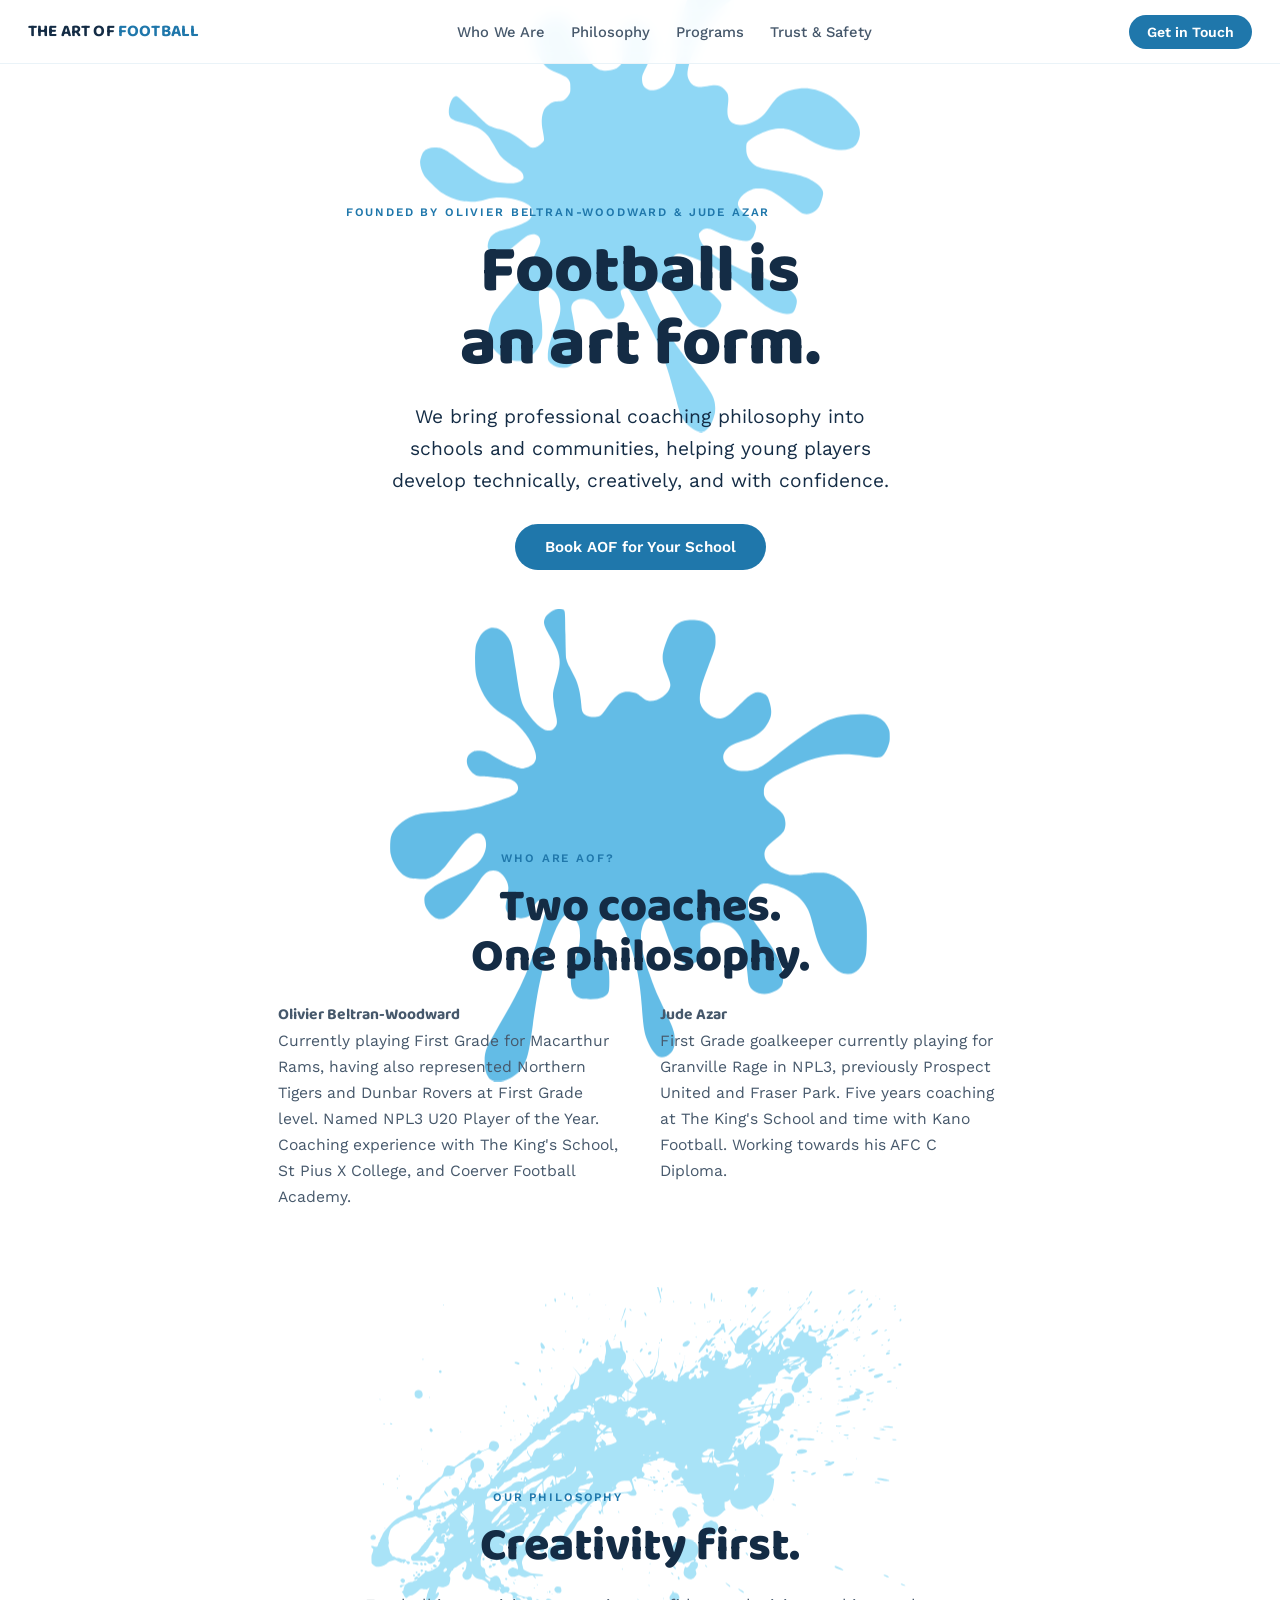
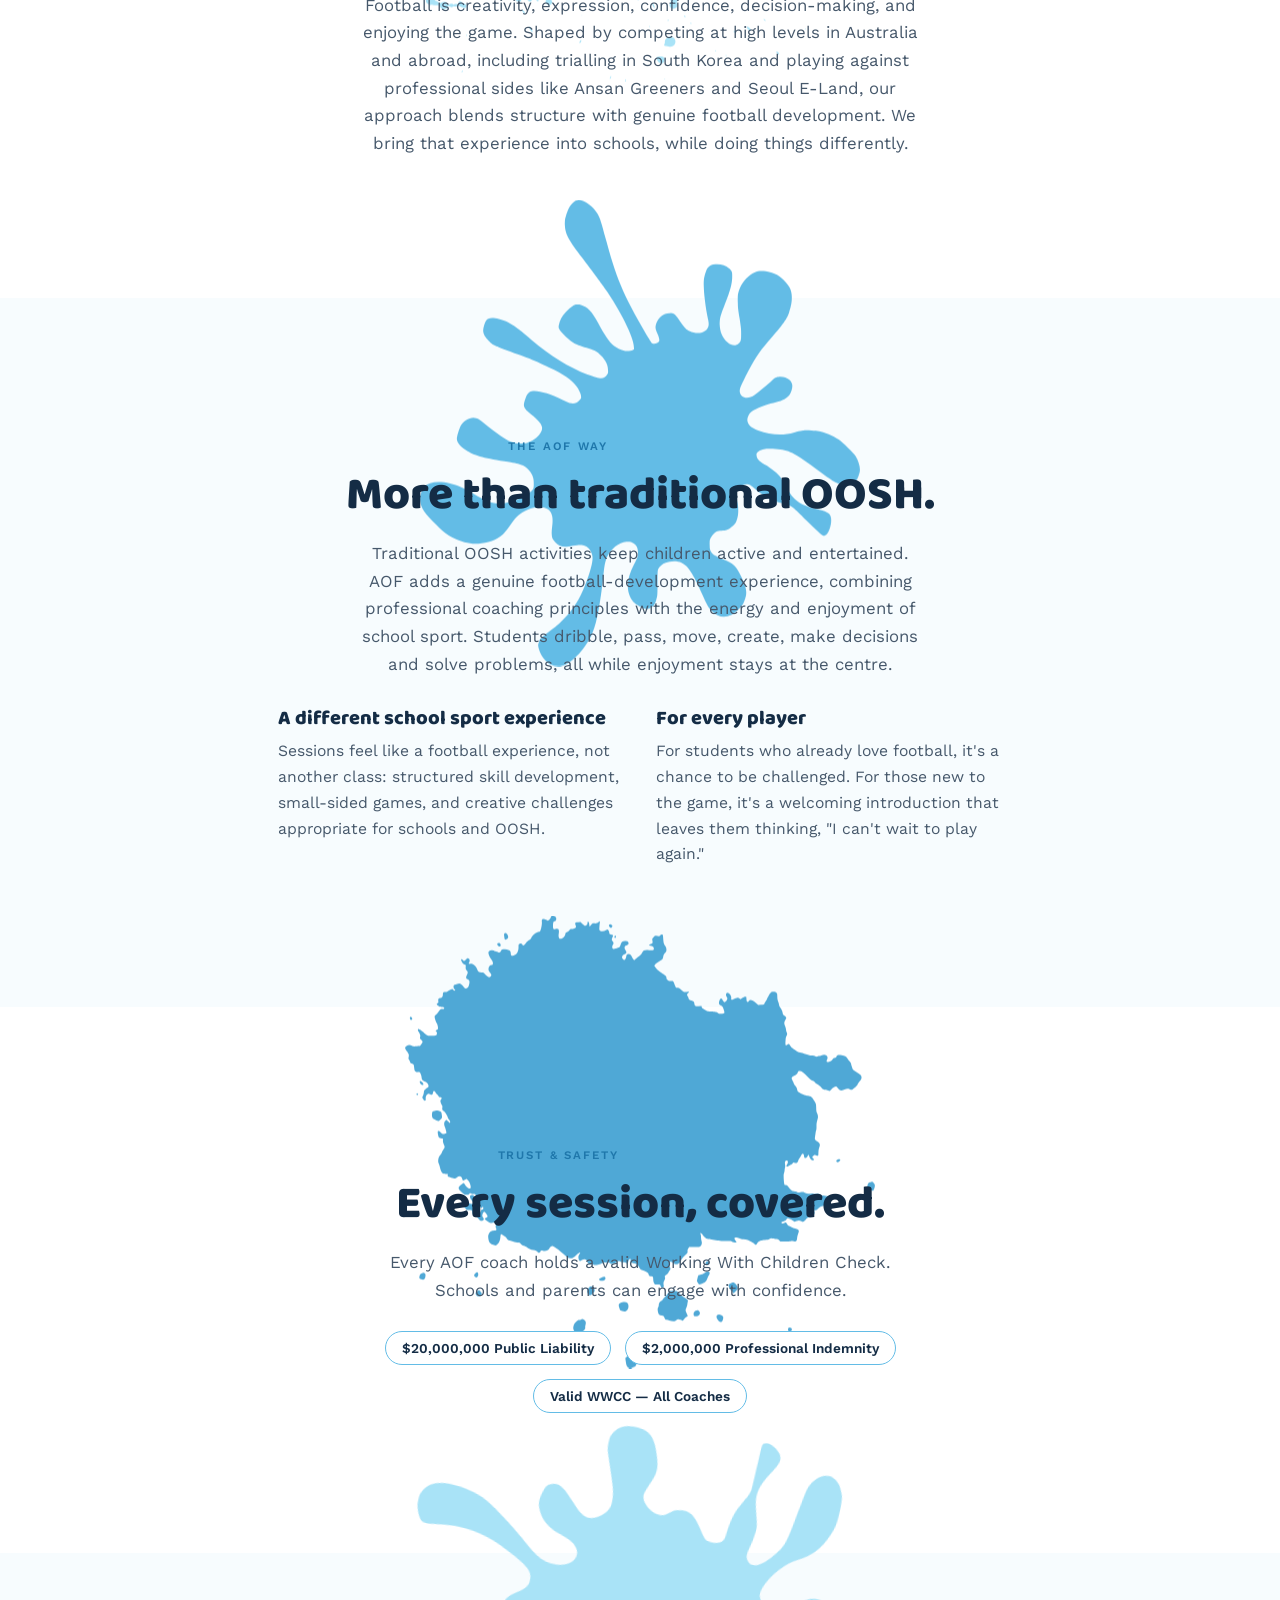
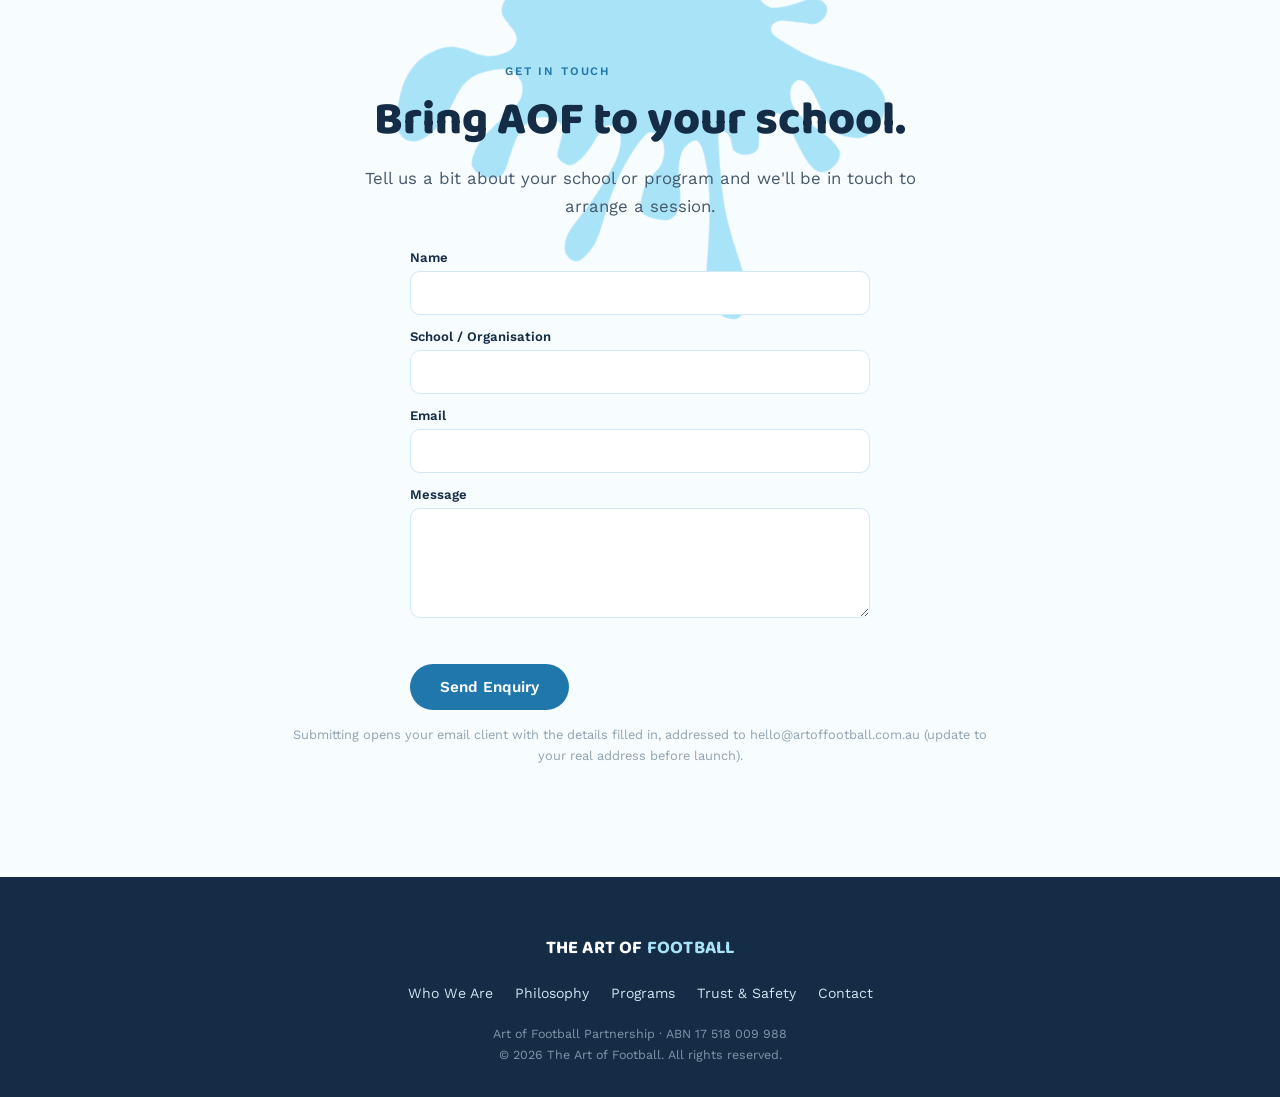
==== index.html @ 23b79003 "Add files via upload" ====
<!DOCTYPE html>
<html lang="en">
<head>
<meta charset="UTF-8">
<meta name="viewport" content="width=device-width, initial-scale=1.0">
<title>The Art of Football | Football Development for Schools</title>
<meta name="description" content="Professional football coaching philosophy, brought into schools and OOSH programs. Founded by Olivier Beltran-Woodward and Jude Azar.">
<link rel="preconnect" href="https://fonts.googleapis.com">
<link rel="preconnect" href="https://fonts.gstatic.com" crossorigin>
<link href="https://fonts.googleapis.com/css2?family=Baloo+2:wght@500;700;800&family=Work+Sans:wght@400;500;600&display=swap" rel="stylesheet">
<style>
  :root{
    --bg: #ffffff;
    --ink: #142c45;
    --body-text: #46586b;
    --splash-1: #8fd7f5;
    --splash-2: #63bce6;
    --splash-3: #a9e3f7;
    --splash-4: #4fa8d6;
    --accent: #1f77ab;
    --max-w: 780px;
    --nav-h: 64px;
  }

  *{ box-sizing: border-box; }
  html{ scroll-behavior: smooth; scroll-padding-top: var(--nav-h); }

  body{
    margin:0;
    background: var(--bg);
    color: var(--ink);
    font-family: 'Work Sans', sans-serif;
    -webkit-font-smoothing: antialiased;
    overflow-x: hidden;
  }

  a { color: inherit; }

  .wrap{
    max-width: var(--max-w);
    margin: 0 auto;
    padding: 0 28px;
  }

  /* ---------- Nav ---------- */
  .site-nav{
    position: sticky;
    top: 0;
    z-index: 50;
    height: var(--nav-h);
    display: flex;
    align-items: center;
    justify-content: space-between;
    padding: 0 28px;
    background: rgba(255,255,255,0.9);
    backdrop-filter: blur(8px);
    border-bottom: 1px solid #eaf3f8;
  }
  .brand-mark{
    font-family: 'Baloo 2', sans-serif;
    font-weight: 700;
    font-size: 1.05rem;
    letter-spacing: 0.01em;
    color: var(--ink);
    text-decoration: none;
    white-space: nowrap;
  }
  .brand-mark span{ color: var(--accent); }
  .nav-links{
    display: flex;
    gap: 26px;
    list-style: none;
    margin: 0;
    padding: 0;
  }
  .nav-links a{
    text-decoration: none;
    font-weight: 500;
    font-size: 0.92rem;
    color: var(--body-text);
    transition: color 150ms ease;
  }
  .nav-links a:hover{ color: var(--accent); }
  .nav-cta{
    background: var(--accent);
    color: #fff !important;
    padding: 9px 18px;
    border-radius: 999px;
    font-weight: 600;
    font-size: 0.88rem;
    text-decoration: none;
    white-space: nowrap;
  }
  @media (max-width: 760px){
    .nav-links{ display: none; }
  }

  /* ---------- Section shell ---------- */
  .section{
    position: relative;
    padding: 120px 0 140px;
    text-align: center;
    scroll-margin-top: var(--nav-h);
  }
  .section.tight{ padding: 90px 0 110px; }
  .section.alt-bg{ background: #f7fcfe; }

  .splash-stage{
    position: relative;
    display: inline-block;
    width: 100%;
  }

  .splash-svg{
    position: absolute;
    left: 50%;
    top: 50%;
    transform: translate(-50%, -50%) scale(0);
    z-index: 0;
    pointer-events: none;
    transform-origin: center;
  }
  .splash-svg.rot-a{ transform: translate(-50%, -50%) scale(0) rotate(180deg); }
  .splash-svg.rot-b{ transform: translate(-50%, -50%) scale(0) rotate(-25deg); }
  .splash-svg.rot-c{ transform: translate(-50%, -50%) scale(0) rotate(12deg) scaleX(-1); }

  .section.in-view .splash-svg{
    animation: splat 900ms cubic-bezier(.24,1.4,.4,1) forwards;
  }
  .section.in-view .splash-svg.rot-a{ animation-name: splatA; }
  .section.in-view .splash-svg.rot-b{ animation-name: splatB; }
  .section.in-view .splash-svg.rot-c{ animation-name: splatC; }

  @keyframes splat{
    0%   { transform: translate(-50%, -50%) scale(0) rotate(0deg); opacity: 0; }
    45%  { opacity: 1; }
    60%  { transform: translate(-50%, -50%) scale(1.14) rotate(3deg); }
    80%  { transform: translate(-50%, -50%) scale(0.94) rotate(-1.5deg); }
    100% { transform: translate(-50%, -50%) scale(1) rotate(0deg); opacity: 1; }
  }
  @keyframes splatA{
    0%   { transform: translate(-50%, -50%) scale(0) rotate(180deg); opacity: 0; }
    45%  { opacity: 1; }
    60%  { transform: translate(-50%, -50%) scale(1.14) rotate(177deg); }
    80%  { transform: translate(-50%, -50%) scale(0.94) rotate(181deg); }
    100% { transform: translate(-50%, -50%) scale(1) rotate(180deg); opacity: 1; }
  }
  @keyframes splatB{
    0%   { transform: translate(-50%, -50%) scale(0) rotate(-25deg); opacity: 0; }
    45%  { opacity: 1; }
    60%  { transform: translate(-50%, -50%) scale(1.14) rotate(-22deg); }
    80%  { transform: translate(-50%, -50%) scale(0.94) rotate(-27deg); }
    100% { transform: translate(-50%, -50%) scale(1) rotate(-25deg); opacity: 1; }
  }
  @keyframes splatC{
    0%   { transform: translate(-50%, -50%) scale(0) rotate(12deg) scaleX(-1); opacity: 0; }
    45%  { opacity: 1; }
    60%  { transform: translate(-50%, -50%) scale(1.14) rotate(15deg) scaleX(-1); }
    80%  { transform: translate(-50%, -50%) scale(0.94) rotate(9deg) scaleX(-1); }
    100% { transform: translate(-50%, -50%) scale(1) rotate(12deg) scaleX(-1); opacity: 1; }
  }

  .section-content{
    position: relative;
    z-index: 1;
    opacity: 0;
    transform: translateY(14px);
  }
  .section.in-view .section-content{
    animation: rise 620ms ease-out 520ms forwards;
  }
  @keyframes rise{ to{ opacity: 1; transform: translateY(0); } }

  .eyebrow{
    font-weight: 600;
    font-size: 0.72rem;
    letter-spacing: 0.16em;
    text-transform: uppercase;
    color: var(--accent);
    margin: 0 0 14px;
  }

  h1, h2, h3{
    font-family: 'Baloo 2', sans-serif;
    font-weight: 800;
    line-height: 1.08;
    margin: 0 0 20px;
    color: var(--ink);
  }
  h1{ font-size: clamp(2.6rem, 6vw, 4.2rem); }
  h2{ font-size: clamp(2rem, 4.4vw, 2.9rem); }
  h3{ font-size: 1.25rem; margin-bottom: 8px; }

  p{
    font-size: 1.05rem;
    line-height: 1.65;
    color: var(--body-text);
    max-width: 560px;
    margin: 0 auto;
  }
  .lede{ font-size: 1.2rem; color: var(--ink); max-width: 520px; }

  .btn{
    display: inline-block;
    margin-top: 28px;
    background: var(--accent);
    color: #fff;
    text-decoration: none;
    font-weight: 600;
    font-size: 0.95rem;
    padding: 14px 30px;
    border-radius: 999px;
  }
  .btn.ghost{
    background: transparent;
    color: var(--accent);
    border: 1.5px solid var(--splash-2);
  }

  .coach-grid{
    display: grid;
    grid-template-columns: 1fr 1fr;
    gap: 40px;
    text-align: left;
    margin-top: 20px;
  }
  @media (max-width: 640px){ .coach-grid{ grid-template-columns: 1fr; } }
  .coach-name{
    font-family: 'Baloo 2', sans-serif;
    font-weight: 700;
    font-size: 1.2rem;
    margin: 0 0 8px;
  }
  .coach-grid p{ margin: 0; font-size: 0.98rem; max-width: none; }

  .feature-grid{
    display: grid;
    grid-template-columns: 1fr 1fr;
    gap: 32px;
    text-align: left;
    margin-top: 30px;
  }
  @media (max-width: 640px){ .feature-grid{ grid-template-columns: 1fr; } }
  .feature-grid p{ margin: 0; max-width: none; font-size: 0.98rem; }

  .badge-row{
    display: flex;
    gap: 14px;
    justify-content: center;
    flex-wrap: wrap;
    margin-top: 26px;
  }
  .badge{
    font-weight: 600;
    font-size: 0.85rem;
    color: var(--ink);
    background: #fff;
    border: 1.5px solid var(--splash-2);
    padding: 8px 16px;
    border-radius: 999px;
  }

  .divider{
    width: 40px;
    height: 3px;
    background: var(--splash-2);
    border-radius: 2px;
    margin: 0 auto 60px;
    opacity: 0.5;
  }

  /* ---------- Contact ---------- */
  .contact-form{
    max-width: 460px;
    margin: 30px auto 0;
    text-align: left;
    display: grid;
    gap: 14px;
  }
  .contact-form label{
    font-size: 0.82rem;
    font-weight: 600;
    color: var(--ink);
    display: block;
    margin-bottom: 6px;
  }
  .contact-form input, .contact-form textarea{
    width: 100%;
    padding: 12px 14px;
    border: 1.5px solid #cfe8f4;
    border-radius: 10px;
    font-family: 'Work Sans', sans-serif;
    font-size: 0.95rem;
    color: var(--ink);
    background: #fff;
  }
  .contact-form input:focus, .contact-form textarea:focus{
    outline: 2px solid var(--accent);
    outline-offset: 1px;
  }
  .contact-form textarea{ min-height: 110px; resize: vertical; }
  .contact-form button{
    justify-self: start;
    border: none;
    cursor: pointer;
    font-family: inherit;
  }
  .contact-note{ font-size: 0.8rem; color: #8fa3b3; margin-top: 14px; max-width: none; }

  /* ---------- Footer ---------- */
  footer{
    background: var(--ink);
    color: #cfe3ef;
    padding: 56px 28px 32px;
    text-align: center;
  }
  footer .brand-mark{ color: #fff; font-size: 1.15rem; }
  footer .brand-mark span{ color: var(--splash-3); }
  .footer-links{
    display: flex;
    gap: 22px;
    justify-content: center;
    flex-wrap: wrap;
    list-style: none;
    margin: 22px 0;
    padding: 0;
    font-size: 0.88rem;
  }
  .footer-links a{ text-decoration: none; color: #cfe3ef; }
  .footer-links a:hover{ color: #fff; }
  .footer-meta{
    font-size: 0.78rem;
    color: #7f96a8;
    margin-top: 20px;
    line-height: 1.7;
  }

  /* ---------- Reduced motion ---------- */
  @media (prefers-reduced-motion: reduce){
    .splash-svg, .splash-svg.rot-a, .splash-svg.rot-b, .splash-svg.rot-c{
      animation: none !important;
      transform: translate(-50%, -50%) scale(1) !important;
      opacity: 1 !important;
    }
    .section-content{ animation: none !important; opacity: 1 !important; transform: none !important; }
  }

  /* Keyboard focus visibility */
  a:focus-visible, button:focus-visible{
    outline: 2px solid var(--accent);
    outline-offset: 2px;
  }
</style>
</head>
<body>

<!-- Hidden splash defs, reused across sections via <use> -->
<svg width="0" height="0" style="position:absolute" aria-hidden="true">
<defs>
<g id="splash-hero" transform="translate(0.000000,1280.000000) scale(0.100000,-0.100000)" stroke="none">
<path d="M8175 12786 c-280 -68 -666 -492 -845 -926 -111 -270 -214 -833 -300
-1647 -22 -206 -43 -303 -84 -397 -103 -232 -335 -420 -535 -433 -91 -6 -143
6 -207 50 -73 49 -107 118 -112 226 -5 108 13 165 109 349 114 217 169 409
169 585 0 120 -21 213 -69 312 -64 131 -125 187 -309 282 -103 53 -149 56
-237 14 -96 -45 -129 -93 -171 -248 -27 -97 -27 -102 -28 -438 -1 -291 -3
-345 -17 -376 -34 -74 -117 -147 -209 -183 -71 -29 -201 -45 -283 -35 -89 10
-127 23 -195 66 -151 96 -272 286 -497 783 -164 362 -198 423 -285 511 -218
221 -487 208 -735 -37 -39 -38 -88 -96 -109 -128 -44 -66 -93 -210 -103 -297
-12 -116 29 -260 137 -484 139 -286 211 -355 498 -475 247 -103 301 -139 343
-233 21 -45 24 -67 24 -172 0 -116 -1 -122 -33 -183 -39 -75 -105 -145 -158
-167 -20 -8 -80 -20 -133 -26 -53 -5 -116 -15 -140 -21 -70 -18 -222 -142
-257 -210 -9 -17 -27 -70 -40 -117 -28 -101 -32 -259 -10 -381 66 -356 65
-333 6 -397 -120 -128 -249 -175 -346 -125 -21 11 -84 59 -139 106 -220 190
-430 307 -680 376 -215 60 -302 97 -390 164 -22 16 -170 159 -330 316 -280
275 -411 396 -455 420 -30 16 -83 -4 -115 -42 -92 -109 -146 -384 -96 -493 40
-89 114 -126 401 -200 284 -74 382 -112 505 -200 118 -83 196 -185 330 -430
48 -88 107 -188 132 -222 75 -107 234 -236 454 -369 154 -93 209 -161 209
-263 0 -26 -8 -42 -35 -67 -80 -75 -248 -105 -482 -86 -382 32 -493 86 -1103
535 -526 387 -572 414 -754 437 -156 19 -304 -27 -373 -118 -36 -48 -80 -177
-89 -262 -10 -99 40 -272 113 -390 50 -79 370 -394 468 -459 150 -100 387
-198 575 -238 62 -13 128 -18 245 -18 170 1 203 6 398 61 306 86 660 67 990
-53 263 -96 354 -236 266 -411 -39 -78 -82 -115 -211 -179 -141 -70 -264 -114
-469 -168 -96 -25 -204 -57 -241 -71 -87 -33 -168 -92 -207 -151 -41 -61 -75
-173 -75 -243 0 -141 141 -250 323 -250 103 0 139 14 222 88 109 97 424 358
492 408 185 137 407 77 407 -110 0 -71 -26 -137 -165 -411 -232 -457 -352
-642 -609 -940 -434 -502 -517 -619 -587 -825 -67 -201 -85 -381 -54 -532 22
-104 53 -160 147 -266 172 -192 305 -267 549 -308 203 -34 332 7 494 155 134
122 205 234 256 406 22 72 24 97 23 260 -1 156 -6 210 -37 400 -50 304 -60
408 -55 549 4 128 14 161 60 202 86 79 196 70 314 -24 135 -108 213 -290 214
-499 0 -160 -19 -232 -153 -569 -137 -346 -189 -543 -191 -734 -1 -132 8 -157
92 -231 89 -80 211 -115 366 -107 98 5 170 39 217 102 36 49 85 199 100 304
27 187 -23 688 -107 1079 -30 138 -30 194 -3 249 75 156 290 196 512 96 89
-41 122 -73 232 -234 174 -254 187 -264 319 -256 161 10 304 125 356 285 32
98 28 137 -25 258 -51 117 -70 196 -55 225 32 59 122 92 183 66 27 -11 52 -48
161 -237 679 -1173 830 -1534 1160 -2771 106 -397 136 -480 215 -596 101 -149
266 -282 402 -323 108 -33 176 -12 265 82 68 74 106 144 156 290 37 112 42
136 46 245 9 258 -66 417 -415 879 -413 547 -588 783 -673 905 -443 643 -782
1322 -806 1615 l-6 70 33 19 c43 25 179 34 258 16 80 -17 187 -72 264 -136
128 -106 241 -269 434 -629 162 -300 288 -433 466 -487 116 -35 194 -10 319
99 146 128 226 239 268 371 36 113 37 138 9 197 -44 94 -292 327 -418 393 -66
35 -216 87 -394 137 -176 49 -216 71 -322 179 -140 142 -195 252 -202 406 -5
82 -4 87 27 133 88 131 175 129 539 -10 502 -192 1027 -515 1531 -943 277
-235 314 -266 410 -337 177 -130 295 -188 487 -239 127 -34 232 -37 288 -8 53
27 77 65 116 181 58 174 29 274 -123 425 -79 79 -100 94 -210 147 -68 33 -247
103 -398 155 -548 191 -651 233 -1035 420 -430 209 -630 345 -761 519 -66 87
-127 217 -132 282 -4 52 -3 54 44 106 81 87 159 107 274 73 30 -9 120 -49 200
-89 349 -174 651 -258 834 -231 87 13 139 81 190 247 54 176 38 213 -159 376
-295 245 -358 353 -288 492 59 119 201 236 350 288 70 25 91 28 213 28 113 0
147 -4 210 -23 159 -50 342 -167 666 -427 256 -207 280 -223 343 -241 155 -46
352 61 438 236 43 89 93 263 93 325 0 105 -78 203 -255 321 -207 137 -451 207
-1045 299 -278 43 -348 58 -455 96 -167 60 -297 200 -340 366 -21 80 -20 254
1 299 32 68 180 172 354 250 231 102 401 147 565 148 214 1 359 -53 718 -266
254 -151 435 -231 642 -283 322 -82 579 -47 712 98 70 76 119 236 110 362 -14
209 -109 352 -457 688 -182 177 -291 261 -429 331 -361 184 -627 218 -987 126
-138 -35 -223 -75 -325 -152 -95 -72 -169 -157 -292 -338 -150 -220 -253 -310
-457 -396 -138 -58 -228 -77 -344 -72 -82 3 -111 9 -157 30 -161 74 -212 221
-174 506 22 162 17 270 -13 333 -12 25 -48 71 -79 102 -120 120 -211 137 -478
92 -179 -31 -254 -30 -333 5 -97 43 -178 155 -201 277 -23 116 55 422 204 804
145 372 322 654 569 907 129 133 243 230 437 375 168 125 235 189 244 234 4
15 13 43 21 61 19 44 18 84 -6 167 -35 124 -96 231 -180 315 -41 42 -98 88
-126 102 -102 55 -221 70 -329 44z"/>
</g>
<g id="splash-coach" transform="translate(0.000000,1211.000000) scale(0.100000,-0.100000)" stroke="none">
<path d="M4265 12096 c-115 -37 -252 -142 -296 -227 -57 -112 -30 -207 142
-495 154 -259 214 -408 228 -562 14 -158 -6 -275 -99 -582 -59 -198 -74 -285
-66 -405 10 -140 32 -280 68 -420 41 -163 41 -249 2 -312 -16 -25 -46 -60 -67
-77 -36 -28 -45 -31 -110 -31 -62 0 -80 5 -134 34 -134 72 -293 237 -434 450
-135 204 -172 348 -279 1081 -94 646 -106 691 -216 846 -124 175 -299 256
-456 210 -70 -20 -155 -83 -210 -156 -46 -62 -114 -199 -135 -275 -21 -73 -31
-343 -22 -545 10 -205 30 -298 111 -501 143 -363 351 -599 690 -783 275 -149
565 -484 698 -806 77 -186 78 -302 4 -389 -61 -71 -245 -148 -324 -135 -67 11
-233 66 -329 108 -91 40 -169 83 -411 225 -163 95 -225 116 -345 116 -64 0
-113 -5 -135 -14 -131 -55 -190 -158 -170 -299 11 -82 43 -143 113 -219 81
-86 133 -109 267 -118 129 -7 581 -52 669 -66 105 -16 201 -80 242 -160 39
-77 11 -175 -65 -231 -86 -64 -300 -146 -674 -257 -416 -125 -592 -154 -1132
-191 -463 -32 -663 -59 -787 -105 -294 -111 -529 -331 -580 -544 -21 -90 -27
-332 -10 -426 43 -232 215 -494 383 -583 101 -53 176 -66 369 -66 158 0 176 2
251 27 44 15 109 45 145 68 144 93 219 174 476 519 291 390 446 537 587 556
211 29 306 -265 176 -545 -111 -237 -278 -360 -763 -562 -346 -144 -529 -252
-665 -393 -79 -81 -92 -112 -92 -219 0 -90 29 -173 92 -265 189 -272 398 -284
666 -39 176 163 469 524 657 812 118 181 221 257 346 256 101 0 171 -32 245
-113 86 -93 144 -229 144 -336 0 -37 -16 -150 -35 -251 -45 -236 -46 -283 -2
-347 46 -69 116 -118 214 -150 72 -23 94 -26 166 -22 85 6 161 31 200 66 22
20 68 109 87 167 67 211 224 305 335 201 27 -25 35 -41 35 -67 0 -63 -226
-866 -352 -1249 -220 -671 -396 -1034 -982 -2033 -226 -385 -264 -484 -273
-707 -8 -193 23 -336 96 -452 22 -34 44 -53 88 -74 52 -26 68 -29 153 -29 116
1 194 20 315 80 163 80 275 191 359 355 92 180 126 332 221 1000 99 699 145
963 226 1312 202 877 490 1538 669 1538 73 0 193 -111 252 -232 49 -99 62
-170 62 -328 -1 -178 -25 -306 -113 -585 -100 -318 -122 -422 -122 -572 0
-199 73 -358 190 -417 71 -36 143 -47 311 -47 284 0 431 63 471 201 19 61 19
429 1 525 -18 93 -83 246 -187 434 -129 234 -130 238 -129 416 1 130 4 161 26
232 66 216 219 351 390 341 64 -3 70 -6 112 -47 81 -79 228 -396 341 -736 160
-479 246 -935 290 -1535 35 -483 59 -653 115 -822 71 -211 211 -428 311 -479
57 -29 131 -25 205 10 156 74 219 197 216 426 -2 183 -35 281 -257 745 -225
470 -269 575 -391 930 -171 495 -217 687 -218 915 -1 130 2 163 24 244 48 182
112 267 220 290 81 18 131 14 188 -15 83 -41 125 -112 197 -334 119 -363 239
-599 383 -752 73 -77 129 -108 194 -108 84 0 217 60 280 127 45 49 52 90 42
263 -5 85 -9 227 -9 315 0 155 1 162 27 212 96 183 436 230 691 96 127 -67
263 -214 326 -355 71 -156 116 -402 161 -873 11 -115 25 -232 31 -260 37 -166
197 -275 405 -275 85 0 179 26 276 77 173 90 220 184 198 398 -35 338 -142
549 -597 1183 -185 258 -222 318 -264 427 -57 146 -48 323 23 459 44 82 184
223 260 260 48 24 69 28 136 27 133 -1 326 -59 537 -161 279 -135 423 -267
534 -488 55 -110 91 -218 151 -463 97 -390 176 -586 333 -824 76 -115 240
-278 322 -321 100 -53 158 -67 246 -62 102 6 182 45 260 125 111 114 162 220
189 393 18 115 25 604 11 761 -14 153 -27 220 -77 374 -78 241 -181 415 -343
576 -159 160 -366 289 -546 341 -70 20 -102 23 -255 23 -156 0 -190 -3 -315
-30 -121 -25 -161 -29 -290 -29 -134 0 -160 3 -240 28 -149 45 -321 135 -404
212 -98 91 -146 185 -145 288 0 131 71 231 271 384 131 99 201 169 232 229 50
99 46 267 -9 380 -36 74 -101 135 -263 251 -133 95 -190 153 -224 230 -21 49
-24 68 -21 142 8 201 108 301 515 512 598 310 1047 438 1542 438 172 0 315
-13 561 -51 232 -36 341 -41 387 -16 65 35 131 140 184 298 30 86 33 104 33
219 0 100 -5 136 -21 182 -63 180 -204 304 -398 352 -350 87 -902 12 -1276
-174 -235 -117 -714 -452 -1214 -850 -374 -298 -501 -365 -739 -389 -207 -21
-402 31 -515 137 -139 131 -134 319 12 447 90 79 192 124 497 220 173 55 344
168 455 302 64 77 138 222 154 301 19 91 13 181 -19 307 -48 191 -77 233 -187
276 -84 32 -171 30 -245 -5 -92 -44 -163 -103 -349 -293 -96 -98 -202 -202
-236 -230 -80 -66 -175 -113 -245 -120 -201 -21 -467 178 -524 389 -20 76 -17
223 6 337 28 140 86 313 221 668 159 417 164 436 163 598 0 112 -3 138 -24
190 -64 167 -184 271 -370 321 -89 24 -319 25 -408 1 -226 -61 -344 -205 -475
-583 -56 -161 -77 -259 -77 -359 0 -106 23 -195 96 -377 35 -86 73 -194 85
-239 19 -73 20 -89 9 -137 -41 -182 -292 -363 -505 -362 -78 1 -118 20 -230
110 -49 40 -108 81 -130 91 -52 23 -203 43 -276 36 -148 -13 -283 -128 -464
-392 -159 -232 -176 -246 -315 -253 -158 -8 -273 39 -318 130 -18 37 -26 75
-34 180 -24 312 -78 537 -174 723 -34 66 -89 173 -123 239 -57 111 -70 145
-94 241 -5 22 -12 294 -16 605 -7 625 -5 610 -71 642 -41 21 -98 22 -155 4z"/>
</g>
<g id="splash-phil" transform="translate(0.000000,936.000000) scale(0.100000,-0.100000)" stroke="none">
<path d="M6821 9290 c67 -237 72 -250 85 -237 7 7 -53 260 -68 290 -5 9 -15
17 -23 17 -11 0 -10 -13 6 -70z"/>
<path d="M8998 9301 c-40 -40 -49 -55 -46 -78 2 -24 9 -29 38 -33 33 -5 35 -7
33 -43 -2 -25 2 -37 11 -37 28 0 133 135 154 198 9 27 9 34 -4 39 -8 3 -20 1
-27 -6 -14 -14 -54 -15 -62 -1 -14 22 -50 8 -97 -39z"/>
<path d="M6900 9280 c0 -27 4 -50 9 -50 10 0 24 77 16 91 -14 22 -25 5 -25
-41z"/>
<path d="M11445 9271 c-44 -18 -96 -50 -107 -66 -30 -42 32 -31 103 18 90 61
92 85 4 48z"/>
<path d="M9320 9259 c-17 -31 -7 -33 20 -4 19 20 20 25 7 25 -9 0 -21 -9 -27
-21z"/>
<path d="M11640 9241 c-13 -26 -13 -31 5 -31 12 0 35 28 35 44 0 14 -30 4 -40
-13z"/>
<path d="M10424 9195 c-32 -68 -27 -91 7 -39 68 103 64 94 40 94 -17 0 -28
-13 -47 -55z"/>
<path d="M9917 9233 c-4 -3 -7 -11 -7 -17 0 -6 5 -5 12 2 6 6 9 14 7 17 -3 3
-9 2 -12 -2z"/>
<path d="M4605 9200 c-8 -13 3 -50 16 -50 12 0 12 47 0 55 -5 3 -12 1 -16 -5z"/>
<path d="M8084 9199 c-9 -15 -11 -166 -1 -175 15 -15 29 15 34 74 8 86 -9 139
-33 101z"/>
<path d="M5200 9170 c0 -5 5 -10 10 -10 6 0 10 5 10 10 0 6 -4 10 -10 10 -5 0
-10 -4 -10 -10z"/>
<path d="M11985 9140 c-3 -5 -1 -10 4 -10 6 0 11 5 11 10 0 6 -2 10 -4 10 -3
0 -8 -4 -11 -10z"/>
<path d="M4797 9113 c-11 -10 -8 -53 3 -53 6 0 10 14 10 30 0 31 -2 35 -13 23z"/>
<path d="M10353 9076 c-29 -25 -26 -50 2 -26 17 14 39 50 31 50 -3 0 -18 -11
-33 -24z"/>
<path d="M8147 9083 c-10 -10 -8 -81 2 -87 12 -8 21 18 21 60 0 32 -8 42 -23
27z"/>
<path d="M11783 9068 c-26 -28 -29 -38 -9 -38 19 0 38 26 34 45 -2 14 -7 13
-25 -7z"/>
<path d="M4370 9046 c0 -36 23 -66 35 -46 4 6 4 27 1 46 -9 46 -36 46 -36 0z"/>
<path d="M12075 9069 c-10 -15 3 -25 16 -12 7 7 7 13 1 17 -6 3 -14 1 -17 -5z"/>
<path d="M6877 9034 c-4 -4 -7 -21 -7 -38 l1 -31 15 29 c15 26 8 56 -9 40z"/>
<path d="M8327 9033 c-10 -9 -9 -23 2 -23 5 0 11 7 15 15 5 15 -5 20 -17 8z"/>
<path d="M7190 9011 c0 -11 5 -23 10 -26 6 -3 10 3 10 14 0 11 -4 23 -10 26
-5 3 -10 -3 -10 -14z"/>
<path d="M10390 8974 c-12 -19 -20 -37 -17 -40 6 -6 57 54 57 67 0 20 -19 7
-40 -27z"/>
<path d="M7594 8986 c-4 -10 -2 -22 4 -28 8 -8 13 -7 18 6 4 10 2 22 -4 28 -8
8 -13 7 -18 -6z"/>
<path d="M10269 8946 c-25 -31 -50 -53 -57 -51 -8 3 -34 -9 -60 -27 -55 -38
-38 -51 18 -14 22 15 40 25 40 22 0 -2 -30 -44 -67 -94 -66 -87 -257 -290
-398 -422 -108 -101 -264 -278 -291 -331 -13 -26 -39 -59 -57 -73 -38 -29 -47
-32 -47 -13 0 7 -9 23 -20 35 -16 17 -20 31 -15 60 l5 37 -15 -30 c-8 -16 -14
-40 -15 -53 0 -12 -7 -39 -16 -60 -9 -20 -16 -46 -16 -57 2 -24 -15 -47 -48
-65 -21 -11 -25 -11 -35 5 -5 10 -20 30 -32 45 -31 37 -29 46 10 59 49 16 102
64 94 84 -14 37 -142 14 -194 -35 -28 -26 -29 -46 -5 -64 16 -12 16 -13 -4
-14 -12 0 -33 -9 -46 -20 l-25 -19 -12 26 c-20 43 1 87 52 107 41 16 109 70
252 200 39 35 89 81 113 101 38 34 55 65 34 65 -11 0 -52 -28 -84 -58 l-27
-25 -11 29 c-6 16 -22 39 -36 52 -13 13 -24 28 -24 35 1 37 20 86 44 110 28
28 35 57 13 57 -20 0 -41 -27 -76 -98 -58 -115 -126 -169 -161 -127 -16 19 -9
45 16 61 18 13 24 12 47 -6 40 -32 45 -4 6 36 -18 19 -36 34 -40 34 -5 0 -14
-12 -21 -27 -11 -23 -20 -28 -44 -26 -23 2 -38 -5 -59 -27 -16 -17 -34 -30
-39 -30 -15 -1 -65 -48 -100 -94 -15 -20 -39 -42 -52 -48 -34 -16 -74 -89 -78
-143 -2 -26 -6 -48 -8 -51 -3 -2 -21 11 -40 30 -25 25 -37 46 -41 75 -7 52
-24 76 -43 60 -24 -20 -16 -58 20 -92 18 -18 45 -55 60 -83 23 -42 25 -55 17
-78 -19 -49 -13 -85 18 -117 37 -36 97 -40 142 -8 27 19 29 19 30 2 1 -10 1
-21 0 -25 0 -4 15 -10 35 -14 25 -5 40 -2 53 10 18 16 19 15 23 -14 5 -33 0
-37 -22 -17 -7 6 -3 -1 9 -17 l22 -30 -26 -20 c-14 -12 -40 -50 -58 -86 -30
-61 -35 -66 -82 -81 -27 -9 -63 -24 -80 -33 -16 -9 -34 -16 -39 -16 -5 0 -17
-7 -26 -15 -9 -8 -41 -20 -71 -26 -48 -9 -61 -8 -115 13 -65 25 -79 40 -43 48
12 3 24 11 26 17 3 7 -4 9 -16 6 -12 -3 -21 -1 -21 6 0 6 9 11 19 11 30 0 63
48 56 81 -8 33 15 80 48 102 34 22 46 100 21 128 -22 24 -46 24 -67 1 -22 -24
-21 -55 2 -76 45 -41 1 -108 -80 -121 -61 -10 -74 7 -49 64 11 24 20 49 20 55
0 15 -91 76 -112 76 -8 0 -23 9 -33 20 -10 11 -22 20 -27 20 -12 0 -36 -57
-43 -103 -4 -27 -13 -41 -30 -49 -14 -6 -27 -23 -30 -39 -8 -35 -21 -36 -58
-6 l-27 22 39 56 c47 67 59 99 37 99 -17 0 -80 -64 -75 -76 2 -5 13 -7 24 -6
19 3 19 2 4 -13 -13 -13 -21 -15 -37 -6 -35 18 -51 13 -93 -31 -23 -24 -38
-38 -35 -31 4 6 2 14 -3 17 -11 7 -111 -100 -111 -120 0 -18 26 -6 54 25 28
31 35 26 20 -16 -14 -40 -18 -113 -8 -150 3 -11 14 -23 25 -26 11 -3 19 -14
19 -26 0 -17 -5 -21 -26 -19 -36 4 -55 -25 -32 -48 14 -14 20 -15 32 -4 14 11
16 9 16 -9 0 -12 -4 -19 -10 -16 -6 4 -10 -9 -10 -33 0 -46 -11 -58 -62 -67
-31 -6 -38 -4 -38 9 0 22 -32 86 -43 86 -5 0 -14 -13 -20 -30 -6 -16 -17 -30
-25 -30 -7 0 -26 -14 -42 -32 -29 -31 -30 -31 -50 -13 -26 23 -25 47 2 95 19
33 26 38 49 33 34 -6 69 26 69 63 0 31 17 49 49 51 42 3 55 54 18 77 -14 9
-23 5 -47 -19 -45 -45 -62 -59 -92 -78 -14 -9 -29 -26 -33 -37 -4 -14 -15 -20
-36 -20 -37 0 -76 -20 -107 -53 -13 -14 -36 -31 -52 -37 -15 -6 -32 -21 -38
-33 -8 -16 -11 -18 -11 -6 -1 22 23 90 59 166 24 51 28 67 19 82 -9 14 -7 31
10 81 11 35 21 71 20 79 0 9 -16 -31 -35 -88 -18 -57 -41 -115 -49 -128 -9
-12 -13 -33 -10 -45 4 -17 -3 -33 -25 -57 -24 -25 -30 -40 -25 -58 3 -13 2
-29 -2 -36 -4 -6 -8 -29 -8 -49 -2 -56 -15 -65 -72 -46 -43 13 -49 20 -41 46
2 4 -2 8 -7 9 -6 2 -10 -5 -10 -14 0 -10 -16 -20 -45 -29 -68 -21 -77 -18 -49
13 18 21 18 23 3 10 -15 -12 -30 -15 -53 -11 -45 9 -47 20 -11 54 36 34 34 59
-7 100 -21 21 -23 21 -12 4 7 -12 9 -29 5 -40 -6 -16 -10 -12 -23 21 -8 22
-17 50 -20 63 -7 30 -29 28 -47 -5 -32 -63 -121 -123 -180 -123 -19 0 -23 -4
-19 -20 3 -13 -1 -22 -12 -26 -22 -9 -43 12 -30 30 6 7 32 42 59 77 45 59 48
67 42 107 -5 34 0 56 23 107 33 73 57 213 64 375 6 146 -10 65 -22 -113 -8
-110 -14 -144 -30 -171 -12 -18 -21 -42 -21 -52 0 -11 -10 -35 -21 -54 -14
-23 -21 -52 -22 -85 0 -42 -6 -57 -35 -94 -44 -55 -132 -99 -166 -83 -13 5
-34 34 -49 64 -37 75 -137 225 -186 278 -37 40 -36 37 10 -23 54 -72 179 -282
179 -303 0 -6 -14 -17 -31 -25 -17 -7 -53 -33 -78 -59 -26 -26 -59 -55 -74
-65 -37 -24 -36 -69 3 -115 17 -19 30 -40 30 -47 0 -18 -32 -83 -41 -83 -27 0
-171 54 -176 66 -3 9 14 31 46 60 28 25 51 54 51 64 0 11 5 22 10 25 34 21 -6
115 -106 250 -48 66 -112 133 -74 79 8 -12 25 -36 38 -53 21 -28 22 -31 5 -31
-10 0 -33 9 -50 20 -28 17 -32 23 -27 50 8 37 -17 51 -46 25 -11 -10 -20 -14
-21 -9 -3 29 4 79 12 82 5 2 9 9 9 16 0 7 12 23 26 37 88 81 99 246 20 318
-18 17 -26 35 -26 58 0 41 -29 171 -39 177 -4 3 -13 1 -19 -3 -10 -6 -11 -22
-3 -72 16 -97 18 -92 -41 -85 -38 4 -68 1 -106 -13 -37 -13 -54 -15 -60 -7
-13 17 -70 158 -76 189 -9 37 -18 34 -50 -15 -26 -40 -27 -44 -15 -88 19 -66
17 -187 -3 -236 -9 -23 -14 -44 -11 -47 3 -3 0 -38 -7 -77 -13 -77 -28 -94
-60 -65 -17 16 -18 20 -5 38 8 12 15 26 15 31 0 6 -7 0 -16 -12 -8 -12 -21
-22 -28 -22 -19 0 -46 34 -46 57 0 11 -7 26 -15 33 -12 10 -23 7 -60 -14 -46
-27 -75 -68 -75 -106 0 -29 -23 -70 -58 -104 -17 -15 -36 -41 -42 -56 -11 -26
-133 -110 -160 -110 -5 0 -10 -4 -10 -10 0 -21 -26 -9 -48 23 -12 17 -54 66
-92 107 l-71 75 86 -104 c47 -57 88 -115 91 -128 6 -22 3 -63 -12 -200 -8 -69
-55 -123 -108 -123 -35 0 -36 1 -36 36 0 19 5 45 12 57 18 32 45 144 52 212
l6 60 -14 -65 c-20 -93 -41 -140 -83 -178 -30 -28 -34 -38 -29 -63 8 -44 -15
-91 -79 -158 -30 -32 -55 -64 -55 -72 0 -28 -41 -80 -87 -109 -26 -17 -52 -30
-57 -30 -6 1 -22 23 -34 51 l-24 49 21 41 c18 33 19 41 6 45 -18 7 -52 -17
-76 -52 -18 -27 -17 -28 17 -68 40 -47 51 -78 36 -110 -6 -15 -7 -28 0 -40 7
-12 7 -21 -1 -29 -8 -8 -11 -6 -11 6 0 35 -28 17 -35 -22 -6 -39 -41 -91 -61
-91 -5 0 -22 -6 -36 -12 -24 -12 -26 -17 -21 -54 6 -45 -13 -74 -47 -74 -11 0
-24 -9 -30 -20 -11 -21 -40 -28 -40 -10 0 30 -63 -20 -104 -83 -20 -30 -47
-35 -66 -12 -18 22 -30 18 -30 -8 0 -13 -13 -34 -31 -50 l-31 -27 -26 25 c-13
14 -31 25 -38 25 -22 0 -16 -8 16 -25 32 -17 50 -59 31 -78 -6 -6 -11 -30 -11
-53 0 -43 -25 -69 -41 -42 -7 10 -11 10 -21 0 -9 -9 -9 -15 -1 -23 9 -9 -2
-27 -39 -73 -58 -69 -175 -180 -228 -216 -19 -13 -48 -35 -63 -49 -15 -14 -35
-26 -44 -26 -11 0 -21 -16 -29 -49 -8 -31 -25 -62 -49 -86 -19 -20 -33 -39
-29 -43 3 -3 -3 -19 -15 -35 -12 -17 -21 -34 -21 -39 0 -4 -9 -19 -19 -32 -16
-21 -19 -22 -25 -5 -5 13 5 29 34 59 38 38 56 71 26 46 -7 -6 -21 -8 -31 -5
-13 5 -16 2 -13 -13 4 -25 -19 -53 -44 -53 -36 0 -58 -19 -58 -51 0 -23 -10
-40 -36 -64 -19 -19 -41 -39 -47 -45 -7 -6 -22 -21 -34 -32 -25 -24 -30 -54
-10 -61 16 -6 47 11 47 26 0 7 9 18 20 25 11 7 20 19 20 27 0 21 59 85 78 85
11 0 2 -14 -26 -43 -24 -24 -47 -59 -52 -78 -6 -21 -40 -69 -84 -118 -41 -45
-78 -91 -81 -102 -4 -10 -10 -19 -15 -19 -20 0 -69 53 -80 85 -6 19 -18 35
-26 35 -11 0 -6 -16 17 -62 29 -58 31 -67 23 -118 -8 -48 -13 -57 -40 -71 -18
-8 -46 -27 -64 -42 -17 -15 -43 -27 -56 -27 -14 0 -36 -7 -49 -16 -16 -10 -34
-14 -53 -9 -16 3 -40 1 -55 -4 -18 -7 -27 -7 -30 2 -3 8 -11 6 -25 -7 -20 -18
-22 -18 -49 2 -16 11 -44 24 -63 30 -32 8 -35 12 -32 43 1 19 21 71 44 117 36
72 45 82 63 78 32 -8 65 20 65 54 0 16 -5 32 -11 35 -15 10 22 33 79 50 129
39 172 191 77 274 -72 63 -161 62 -232 -2 -30 -28 -35 -40 -40 -94 -5 -51 -2
-69 16 -103 31 -61 28 -94 -18 -149 -47 -57 -61 -83 -61 -114 0 -30 -19 -87
-30 -87 -4 0 -17 21 -29 47 -19 45 -20 45 -15 13 4 -19 9 -39 12 -45 26 -43
-13 -150 -77 -213 -23 -22 -41 -44 -41 -49 0 -11 -32 -43 -43 -43 -3 0 1 12 9
27 48 94 -36 195 -124 149 -39 -20 -52 -44 -52 -94 0 -58 43 -102 99 -102 l40
0 -21 -37 c-12 -21 -23 -40 -25 -42 -1 -2 -11 3 -21 12 -28 25 -60 21 -99 -13
-18 -16 -38 -30 -43 -30 -6 0 -29 -9 -53 -19 -63 -28 -74 -30 -86 -18 -8 8
-14 9 -19 1 -4 -5 -23 -16 -42 -24 -19 -7 -39 -18 -45 -24 -14 -15 -105 -46
-136 -46 -14 0 -31 6 -38 13 -10 10 -15 8 -26 -6 -14 -19 -74 -39 -190 -63
-88 -18 -82 -19 -90 13 -5 22 -1 32 25 56 30 28 32 33 26 79 -7 47 -6 49 42
101 26 28 58 65 71 82 12 16 46 41 74 55 36 17 57 36 69 58 15 31 66 88 152
172 19 19 62 61 94 93 42 40 67 58 88 59 27 2 43 2 122 6 21 1 45 13 69 35 32
30 37 41 41 91 5 63 18 78 117 130 28 15 69 42 92 60 23 19 63 42 90 51 83 31
176 79 185 98 4 9 12 25 17 35 5 11 21 17 42 18 19 1 42 2 51 3 10 0 24 14 32
29 11 22 34 36 95 60 91 36 104 38 121 17 7 -8 37 -22 66 -31 l54 -15 45 44
c37 37 45 51 45 80 0 75 -51 126 -127 129 -72 2 -113 -46 -113 -133 0 -36 -3
-39 -47 -59 -97 -43 -134 -53 -158 -40 -32 17 -65 4 -71 -30 -8 -36 -43 -53
-69 -34 -32 24 -53 16 -129 -51 -41 -35 -76 -61 -79 -57 -2 4 -2 1 -1 -5 4
-17 -27 -45 -89 -79 -29 -15 -76 -47 -105 -71 -64 -52 -86 -59 -134 -38 -21 8
-55 15 -77 15 -34 0 -44 -5 -70 -39 -17 -21 -31 -43 -31 -47 0 -5 -10 -40 -21
-79 -21 -68 -56 -115 -87 -115 -7 0 -34 -21 -59 -46 -26 -25 -63 -54 -82 -64
-20 -10 -52 -35 -71 -55 -19 -20 -54 -45 -77 -55 -42 -19 -56 -37 -68 -93 -3
-16 -25 -50 -49 -75 -24 -26 -51 -63 -61 -82 -26 -53 -45 -70 -77 -70 -52 0
-101 -82 -69 -115 5 -6 6 -39 2 -75 -6 -65 -6 -65 -41 -71 -19 -3 -69 -26
-110 -51 -41 -25 -86 -49 -100 -53 -14 -4 -45 -19 -70 -34 -24 -14 -63 -35
-86 -46 -62 -30 -298 -290 -331 -363 -13 -32 -43 -93 -65 -137 -23 -44 -44
-96 -47 -115 -8 -48 -44 -61 -100 -36 -21 10 -44 15 -50 12 -19 -12 -12 -43
15 -61 22 -14 25 -21 19 -51 -3 -19 -14 -54 -24 -78 -15 -33 -18 -62 -16 -132
2 -49 3 -92 4 -95 1 -4 22 -23 48 -43 40 -31 54 -36 99 -36 74 0 180 40 222
84 20 22 49 40 75 46 23 6 56 16 73 21 42 13 60 11 73 -5 7 -8 27 -18 44 -21
18 -4 40 -15 50 -23 17 -16 20 -15 32 1 15 21 29 22 21 2 -11 -28 23 -28 47 0
l23 28 22 -37 c22 -38 51 -47 71 -22 16 20 3 45 -28 52 -53 12 -61 16 -61 29
0 17 -34 28 -60 20 -13 -4 -34 2 -56 15 -27 17 -44 21 -74 16 -22 -3 -41 -2
-45 4 -3 5 -26 18 -50 29 -25 11 -45 24 -45 29 0 5 -11 21 -25 36 -14 15 -25
39 -25 54 0 15 -9 51 -19 79 -16 43 -17 60 -9 93 8 30 8 56 -1 93 -10 45 -8
63 10 137 12 47 27 97 35 111 21 43 104 120 149 139 22 9 47 25 55 34 24 31
170 97 244 112 39 8 90 22 113 30 41 16 42 16 77 -11 29 -22 42 -26 70 -21 25
5 35 3 39 -8 3 -8 17 -22 30 -31 21 -14 28 -14 60 0 34 14 35 16 26 47 -11 41
-36 60 -71 55 -25 -3 -38 8 -38 32 0 4 35 18 78 30 42 13 111 36 152 52 109
41 172 57 177 42 3 -8 11 -7 31 3 15 8 39 14 55 14 17 0 27 5 27 14 0 8 17 20
37 27 21 6 59 22 85 35 60 30 76 30 90 -1 6 -14 15 -25 20 -25 9 0 67 -61 68
-71 0 -3 -40 -37 -89 -77 -61 -48 -108 -97 -146 -150 -64 -89 -120 -126 -156
-104 -51 32 -129 -13 -169 -97 l-24 -53 23 -18 c35 -26 26 -41 -144 -234 -71
-81 -139 -162 -150 -179 -11 -18 -25 -38 -32 -45 -7 -7 -20 -26 -30 -43 -13
-22 -30 -34 -61 -42 -29 -8 -56 -25 -79 -51 -30 -33 -34 -43 -29 -74 10 -64
18 -67 202 -69 165 -1 165 -2 185 -27 33 -42 51 -47 100 -29 56 21 89 50 89
79 0 13 4 26 10 29 5 3 -6 22 -25 40 -29 29 -42 35 -78 35 -30 0 -55 -8 -78
-23 -31 -21 -38 -22 -64 -11 -17 7 -52 14 -80 14 -43 1 -47 3 -30 13 45 27
139 137 190 222 72 120 146 226 167 239 28 17 47 -8 25 -32 -27 -29 -22 -88 8
-108 34 -22 86 -33 114 -22 28 10 50 -13 51 -50 0 -13 7 -37 16 -53 13 -25 13
-33 2 -46 -7 -9 -13 -36 -14 -60 -1 -36 -7 -51 -35 -79 -19 -20 -44 -40 -56
-44 -12 -5 -24 -21 -28 -39 -4 -17 -13 -31 -21 -31 -8 0 -14 -7 -14 -15 0 -9
9 -15 24 -15 31 0 40 -14 26 -37 -5 -10 -14 -30 -20 -45 -22 -62 -240 -178
-280 -149 -26 19 -40 23 -56 17 -13 -5 -14 -9 -5 -20 10 -11 2 -24 -39 -62
-28 -26 -65 -58 -83 -71 -31 -23 -32 -23 -39 -3 -15 40 -88 10 -88 -36 0 -35
26 -41 56 -14 26 26 32 16 10 -16 -11 -15 -23 -20 -44 -16 -21 3 -36 -2 -51
-17 -12 -12 -26 -19 -32 -16 -23 15 -88 -7 -123 -42 -34 -34 -38 -35 -85 -29
-53 7 -86 -10 -75 -39 9 -23 55 -19 61 5 4 14 14 20 33 20 l28 0 -19 -37 c-10
-21 -17 -45 -14 -54 6 -17 -13 -43 -37 -52 -9 -3 -7 -10 8 -20 11 -9 26 -34
34 -57 12 -37 41 -70 62 -70 4 0 19 11 33 24 14 14 45 27 68 31 51 8 99 38
179 111 42 39 64 54 76 49 9 -4 45 -9 79 -12 58 -5 63 -4 88 23 l27 29 -8 -30
c-4 -17 -18 -54 -30 -84 -13 -29 -24 -65 -24 -80 0 -14 -7 -47 -17 -73 -20
-56 -8 -96 42 -134 29 -22 43 -24 149 -28 l117 -3 19 -30 c26 -43 58 -63 101
-63 39 0 89 31 89 55 0 23 19 27 42 11 28 -20 62 -20 78 -1 9 11 16 12 26 4
15 -12 91 -3 111 13 7 6 14 4 20 -6 9 -16 86 -46 118 -46 28 0 45 19 45 50 0
20 -9 31 -37 45 -21 11 -42 19 -48 20 -5 0 -19 11 -31 24 -29 34 -72 23 -81
-20 -6 -29 -8 -31 -40 -26 -20 4 -43 1 -54 -6 -14 -9 -21 -9 -31 1 -15 15 -49
15 -82 1 -23 -11 -28 -8 -55 20 -38 40 -98 45 -154 13 -27 -16 -29 -16 -45 5
-9 12 -36 29 -60 38 -23 10 -42 18 -42 19 0 1 19 23 43 48 54 58 76 113 54
135 -14 14 -18 13 -40 -11 -13 -14 -27 -26 -30 -26 -7 0 40 149 52 164 8 10
25 10 71 3 52 -8 67 -7 118 12 71 27 89 54 101 148 7 56 6 71 -7 86 -15 16
-15 21 1 50 9 18 21 45 27 60 6 16 19 31 30 34 11 3 20 13 20 23 0 21 24 43
67 59 18 7 38 20 44 28 11 13 59 46 142 97 27 17 30 17 49 0 16 -15 19 -28 15
-74 -5 -62 -27 -128 -49 -144 -30 -22 -55 -89 -46 -123 11 -41 61 -83 99 -83
61 0 119 53 119 109 0 30 16 34 34 6 39 -59 96 -95 160 -100 58 -4 124 -37
169 -83 31 -32 37 -44 31 -66 -16 -63 28 -106 110 -106 21 0 36 -6 40 -15 6
-17 51 -20 61 -5 3 6 15 10 26 10 10 0 19 5 19 10 0 6 5 10 10 10 6 0 10 -11
10 -25 0 -30 41 -75 68 -75 11 0 31 9 44 20 25 19 25 19 99 -5 80 -27 105 -55
92 -104 -9 -36 24 -53 51 -25 12 12 16 12 18 2 0 -7 2 -17 3 -23 2 -5 3 -16 4
-22 2 -19 55 -43 72 -32 8 4 22 6 32 3 24 -8 35 25 14 41 -10 7 -17 16 -17 20
0 15 -35 34 -62 35 -31 0 -36 11 -14 29 19 16 110 -10 144 -42 17 -15 26 -18
29 -9 3 6 15 12 29 12 17 0 29 -10 43 -39 30 -57 84 -62 111 -11 11 21 -1 57
-24 72 -16 11 -54 10 -74 -3 -14 -9 -37 -6 -104 15 -47 14 -94 26 -103 26 -10
0 -32 17 -51 37 -28 30 -41 37 -79 39 -24 2 -47 -2 -51 -7 -5 -9 -57 -4 -76 8
-4 2 2 13 12 23 26 26 25 65 -1 91 -17 17 -28 19 -64 14 -40 -6 -44 -5 -47 15
-2 13 -10 26 -18 30 -52 24 -55 28 -58 70 -3 42 -34 103 -67 130 -27 22 -79
17 -125 -14 -49 -32 -64 -28 -126 32 -40 39 -54 69 -54 115 0 40 -6 47 -53 76
-21 13 -43 35 -48 50 -19 50 10 271 41 304 4 4 13 1 20 -8 18 -22 61 -19 67 5
3 11 10 20 15 20 21 0 49 -23 58 -46 6 -15 26 -32 55 -44 31 -13 46 -27 51
-44 6 -25 64 -85 64 -66 0 5 8 10 19 10 10 0 21 9 24 20 3 11 12 20 21 20 12
0 16 -10 16 -38 0 -28 9 -50 32 -80 28 -36 38 -42 70 -42 54 0 84 17 104 61
23 51 38 64 54 44 16 -20 45 -19 77 2 24 16 26 16 39 -2 8 -10 14 -25 14 -32
0 -8 9 -31 20 -53 19 -38 28 -120 13 -120 -4 0 -31 10 -60 22 -46 19 -57 20
-93 9 -71 -21 -100 -96 -61 -155 40 -60 93 -70 185 -35 l56 22 59 -27 c70 -31
104 -33 153 -7 52 28 128 33 128 8 0 -7 13 -26 30 -42 28 -27 30 -27 30 -8 0
11 -7 26 -15 33 -9 7 -13 15 -11 18 3 2 48 4 100 3 52 -1 96 2 99 6 14 22 -17
31 -138 41 -72 6 -144 16 -160 22 -62 26 -155 73 -163 84 -5 6 -17 48 -27 92
-18 81 -17 82 4 145 21 63 54 109 77 109 16 0 34 31 34 57 0 10 24 44 53 76
l54 57 47 -26 c43 -24 52 -26 86 -15 51 15 50 15 50 -22 0 -58 58 -88 93 -49
10 10 17 32 17 48 0 35 -34 94 -55 94 -11 0 -15 11 -15 36 0 41 -26 91 -52
100 -25 7 -23 15 17 92 56 107 71 131 115 183 34 40 47 49 74 49 41 0 56 15
56 57 0 33 3 37 52 74 20 15 28 29 28 52 1 77 24 71 118 -27 34 -36 69 -66 77
-66 21 0 19 17 -3 24 -22 8 -102 103 -102 123 0 7 10 17 23 22 13 5 56 30 96
56 49 32 77 44 91 40 32 -10 23 11 -10 25 -35 14 -36 18 -14 49 11 15 23 21
36 18 13 -4 28 3 44 20 22 24 54 26 54 3 0 -5 7 -10 15 -10 17 0 20 25 5 35
-5 3 -10 9 -10 13 0 9 102 72 117 72 6 0 36 -18 68 -39 57 -39 75 -43 75 -17
0 17 90 62 113 58 9 -2 17 -7 17 -10 0 -12 -202 -238 -240 -268 -47 -39 -57
-52 -70 -99 -7 -23 -39 -72 -76 -115 -42 -50 -86 -119 -130 -205 -77 -152 -79
-155 -110 -155 -37 0 -93 -56 -105 -105 -14 -57 -62 -102 -124 -118 -67 -17
-85 -44 -90 -138 -3 -40 0 -88 5 -105 12 -35 64 -89 96 -98 21 -6 156 36 182
57 38 31 48 113 27 228 -7 34 -4 38 38 73 55 45 82 104 66 140 -11 22 -6 31
42 87 30 34 73 79 96 101 25 24 67 86 103 152 36 67 71 119 88 130 36 24 72
76 72 103 0 21 12 40 106 174 62 89 154 177 192 185 15 3 34 9 42 13 25 14 80
0 95 -23 7 -11 18 -53 25 -91 11 -60 10 -75 -4 -108 -14 -34 -18 -37 -36 -27
-30 16 -40 5 -29 -32 16 -56 54 -56 61 -1 4 37 28 42 28 6 0 -15 5 -35 10 -43
13 -20 13 20 -1 79 -12 56 3 109 36 121 17 6 37 35 64 94 26 53 54 95 76 113
44 36 173 70 301 79 95 7 116 2 158 -37 14 -13 35 -19 71 -19 96 0 120 48 65
129 -17 24 -30 51 -30 60 0 9 -12 54 -25 100 -14 47 -25 91 -25 97 0 15 56 59
88 69 19 5 22 3 22 -19 0 -34 13 -40 68 -26 42 11 57 10 147 -15 186 -50 180
-48 177 -71 -1 -12 4 -27 13 -34 14 -11 23 -10 61 8 36 18 45 27 42 45 -3 20
-9 22 -63 23 -33 1 -80 6 -105 13 -118 32 -190 55 -190 61 0 4 9 15 20 25 30
27 26 71 -7 92 -16 9 -30 18 -32 20 -2 1 -5 20 -7 42 -3 32 2 47 23 72 20 23
23 33 13 39 -7 4 -9 13 -5 20 10 17 154 3 178 -18 9 -8 17 -10 17 -5 0 21 -31
36 -88 42 l-57 7 75 18 c41 9 95 26 118 37 31 13 49 16 62 9 20 -11 30 -4 30
21 0 26 26 36 97 38 68 1 84 -10 57 -40 -22 -25 -11 -36 20 -20 20 11 30 9 80
-19 37 -21 78 -35 114 -39 l57 -6 3 -42 c2 -33 10 -48 38 -72 19 -17 39 -31
45 -31 6 0 9 -6 6 -12 -2 -9 -20 -12 -55 -10 -46 3 -54 1 -89 -31 -34 -32 -38
-40 -38 -86 0 -41 5 -55 29 -80 16 -17 44 -33 62 -37 39 -7 99 19 121 53 l16
23 33 -32 c43 -42 43 -58 0 -58 -41 0 -65 -23 -46 -45 7 -8 23 -15 36 -15 27
0 40 -15 22 -26 -7 -5 -46 -11 -87 -14 -48 -3 -76 -10 -79 -18 -3 -10 16 -11
90 -6 l94 7 31 -36 c18 -20 40 -56 51 -79 17 -40 23 -45 89 -65 74 -25 206
-32 218 -12 5 7 14 4 26 -7 15 -13 18 -25 13 -47 -5 -23 1 -38 25 -72 36 -50
40 -84 11 -92 -24 -6 -26 -19 -4 -27 13 -5 14 -16 9 -61 -10 -74 12 -131 71
-184 55 -51 83 -62 159 -63 79 -1 125 20 200 90 33 31 69 62 80 68 18 10 18
13 5 29 -10 12 -15 41 -15 92 l0 74 37 10 c20 5 51 21 68 35 27 23 30 24 30 7
0 -119 125 -223 267 -223 62 0 173 38 210 72 27 25 83 17 83 -12 0 -11 25 -45
56 -77 46 -48 52 -53 40 -26 -20 41 -20 52 3 106 17 40 25 47 71 62 82 27 197
140 244 240 25 51 53 180 61 272 l6 82 -40 25 c-46 29 -46 48 0 66 31 13 39
30 13 30 -9 0 -38 -8 -64 -17 -37 -13 -54 -14 -81 -6 -29 9 -31 11 -14 17 59
20 169 82 211 119 79 69 104 112 104 174 0 54 30 124 65 153 25 21 17 30 -27
30 -55 1 -85 24 -118 91 -23 48 -33 57 -105 96 -100 54 -94 52 -130 55 -27 3
-30 7 -33 39 l-3 37 39 -11 c57 -15 146 6 205 49 55 40 76 69 89 126 5 23 14
46 21 50 7 4 7 8 2 8 -6 0 -11 18 -12 40 -1 22 -7 45 -13 52 -6 7 -19 29 -28
48 -14 28 -24 36 -55 41 -46 7 -60 19 -55 50 3 22 8 24 65 24 69 0 103 18 138
73 15 23 29 31 55 34 23 2 35 8 35 18 0 8 -16 20 -35 26 -44 15 -48 33 -14 73
15 18 30 47 33 64 6 29 11 32 55 39 54 7 88 27 112 63 9 14 25 25 36 25 10 0
17 4 13 9 -3 5 0 29 6 53 10 38 9 49 -11 96 -40 92 -72 103 -192 66 -82 -26
-148 -123 -134 -198 l6 -33 -80 -7 c-44 -4 -84 -5 -88 -2 -5 3 -2 44 5 92 10
65 19 91 33 101 26 18 25 33 0 33 -15 0 -22 9 -27 31 -14 71 -69 32 -135 -97
-30 -59 -46 -80 -58 -77 -12 4 -12 3 -1 -5 11 -8 11 -16 1 -46 -16 -48 -47
-68 -103 -65 -25 2 -51 -2 -59 -8 -14 -12 -152 -37 -305 -57 -106 -14 -132 -6
-159 45 -17 33 -12 45 21 51 12 2 28 20 40 45 18 39 25 45 83 64 53 18 66 19
73 8 5 -8 9 -17 9 -21 0 -13 41 -20 54 -9 8 6 21 9 30 5 20 -8 21 3 1 22 -22
23 -18 37 17 59 18 11 48 40 66 65 26 33 42 45 61 45 34 0 106 67 97 90 -4 12
-17 16 -48 13 -47 -3 -56 9 -40 53 9 23 12 24 103 21 65 -2 110 2 144 12 28 9
69 16 92 16 54 0 73 25 73 98 0 46 4 57 30 81 21 19 29 33 24 45 -9 24 34 67
97 97 l51 23 57 -64 c42 -46 62 -62 74 -57 9 3 17 16 17 27 0 34 34 58 95 65
78 10 156 75 90 75 -32 0 -32 14 1 29 22 10 28 9 39 -5 9 -13 14 -14 20 -5 4
7 2 18 -4 24 -8 8 6 21 51 50 65 41 71 40 85 -12 5 -19 0 -29 -20 -46 -22 -17
-27 -29 -27 -68 0 -67 44 -115 114 -125 l49 -7 -34 -26 c-62 -47 -75 -51 -109
-34 -26 13 -29 19 -23 46 7 34 -6 49 -45 49 -30 0 -99 -44 -106 -68 -4 -11
-24 -37 -45 -59 -24 -26 -42 -58 -50 -88 -6 -26 -22 -60 -34 -77 -16 -21 -22
-44 -22 -80 0 -43 4 -53 33 -79 27 -24 41 -29 86 -29 45 0 58 4 77 26 41 45
53 55 101 85 35 22 54 45 74 85 27 54 27 63 8 145 -5 22 -2 27 18 32 12 4 64
46 113 94 63 62 104 94 138 107 54 20 86 58 68 79 -7 9 -8 24 -1 48 6 18 10
50 10 70 0 30 7 43 40 73 39 35 80 48 80 25 0 -7 11 -9 27 -6 15 3 35 1 45 -4
14 -8 15 -14 6 -40 -6 -16 -8 -32 -5 -35 8 -8 55 18 61 33 6 15 -29 56 -55 65
-11 4 -12 8 -1 19 21 23 13 28 -35 23 -58 -6 -83 7 -67 33 9 16 92 79 134 103
24 14 5 21 -25 10 -24 -9 -26 -8 -21 6 5 14 4 15 -9 4 -12 -10 -15 -10 -15 3
0 24 -36 40 -60 27 -15 -8 -20 -8 -20 1 0 6 9 13 20 16 24 6 26 30 5 53 -20
22 -11 29 77 64 73 29 82 31 73 16 -8 -13 48 11 57 24 4 6 23 11 43 13 50 3
128 48 182 107 37 39 53 49 75 48 16 -1 28 2 28 8 0 5 -7 10 -15 10 -9 0 -14
8 -12 23 9 84 -257 -58 -299 -160 -14 -33 -49 -51 -79 -39 -8 3 -23 -3 -32
-13 -20 -20 -56 -41 -72 -41 -6 0 2 20 17 44 18 29 36 46 53 50 20 4 34 19 53
57 29 60 33 91 12 108 -33 28 -76 -26 -117 -148 -23 -65 -44 -91 -74 -91 -12
0 -34 -9 -48 -20 -14 -11 -32 -20 -41 -20 -9 0 -34 -9 -56 -20 -53 -27 -67
-19 -75 46 -8 62 -20 75 -72 78 -51 4 -96 17 -105 30 -12 17 -9 71 4 84 16 16
52 15 113 -4 l52 -17 43 32 c54 39 70 39 70 3 0 -37 -23 -68 -68 -92 -35 -19
-36 -20 -7 -14 17 4 39 10 50 15 24 9 95 77 95 91 0 5 -12 20 -26 35 -27 27
-37 27 -109 -1 -43 -16 -88 -19 -120 -7 -14 6 -23 23 -30 62 -10 51 -12 54
-40 54 l-30 0 0 -62 c0 -53 -4 -66 -25 -87 -39 -38 -75 -43 -94 -13 -19 28 -7
77 18 77 22 0 30 19 18 43 -6 12 -13 30 -16 40 -7 22 -54 23 -63 1 -3 -9 3
-23 16 -35 11 -11 21 -24 21 -29 0 -25 -26 -60 -56 -76 -37 -20 -83 -82 -140
-191 -30 -56 -41 -70 -51 -61 -7 6 -13 16 -13 22 0 25 -49 58 -93 63 -40 5
-48 2 -81 -28 -28 -26 -39 -44 -43 -76 -5 -38 -2 -45 26 -74 29 -29 36 -31 85
-27 48 4 53 3 48 -14 -3 -13 -13 -18 -33 -16 -18 1 -37 -6 -53 -21 -37 -34
-57 -24 -93 49 -45 88 -43 138 7 195 32 36 34 62 6 89 -14 13 -26 28 -26 35 0
6 -6 11 -12 11 -7 1 16 13 50 27 35 14 66 32 69 40 3 8 -4 24 -16 37 l-21 22
48 46 c26 25 57 51 68 56 12 6 24 24 27 40 3 17 21 40 41 56 20 15 36 32 36
38 0 6 12 27 28 47 44 58 70 93 98 136 15 22 54 73 87 113 32 40 57 75 54 78
-2 2 -24 -20 -48 -50z m-1054 -612 c22 -9 46 -59 39 -81 -12 -36 -28 -63 -38
-63 -22 0 -76 47 -86 74 -12 34 -8 43 33 60 18 8 33 15 34 15 1 1 9 -2 18 -5z
m484 -118 c-9 -18 -9 -33 0 -56 8 -23 8 -38 0 -52 -6 -12 -9 -36 -6 -56 7 -42
-15 -102 -38 -102 -17 0 -35 -38 -35 -75 0 -12 -9 -33 -19 -46 l-19 -24 -31
22 c-27 21 -31 21 -45 7 -19 -18 -21 -55 -4 -72 9 -9 5 -12 -20 -12 -18 0 -32
5 -32 10 0 30 84 162 119 186 27 19 47 72 32 87 -16 16 -36 -6 -58 -67 -11
-31 -32 -60 -56 -79 -35 -29 -38 -30 -55 -14 -15 16 -15 20 -2 44 8 15 40 47
70 72 42 34 55 51 55 71 0 15 11 43 25 64 20 29 30 35 47 31 18 -4 24 0 29 22
4 16 16 36 28 45 27 23 28 22 15 -6z m1091 -241 c0 -7 -5 -17 -11 -21 -13 -8
-29 13 -29 39 0 15 3 16 20 7 11 -6 20 -17 20 -25z m-1076 -137 c-15 -51 -24
-68 -34 -68 -14 0 -13 7 8 51 18 42 38 53 26 17z m487 -155 c10 -10 10 -13 1
-13 -7 0 -45 -15 -85 -34 -79 -37 -124 -51 -207 -61 -50 -7 -53 -6 -41 9 7 9
24 16 36 16 24 0 49 22 38 33 -3 4 -25 8 -47 8 -23 1 -33 3 -24 6 9 2 23 14
31 26 14 21 21 22 150 22 95 0 140 -4 148 -12z m-2023 -35 c10 -25 9 -27 -20
-37 -44 -16 -53 -1 -27 43 23 39 28 38 47 -6z m874 0 c-6 -6 -15 -8 -19 -4 -4
4 -1 11 7 16 19 12 27 3 12 -12z m1243 12 c3 -5 -2 -10 -12 -11 -12 -1 -10 -3
7 -8 24 -7 23 -8 -25 -44 -67 -51 -177 -105 -183 -89 -5 17 -22 15 -22 -3 0
-8 -5 -15 -11 -15 -5 0 -7 5 -4 10 3 6 2 10 -4 10 -5 0 -14 -6 -18 -14 -4 -7
-24 -17 -43 -21 -45 -9 -35 1 54 54 41 24 83 41 100 41 37 0 49 7 65 38 6 12
19 22 27 22 11 0 13 6 9 20 -5 17 -2 20 24 20 16 0 33 -4 36 -10z m-1287 -37
c-2 -10 -12 -19 -23 -21 -12 -2 -30 -21 -45 -49 -13 -25 -26 -41 -27 -36 -5
15 25 81 47 103 25 25 53 26 48 3z m805 -7 c-15 -14 -30 -20 -31 -15 -6 15 19
39 40 39 16 0 15 -3 -9 -24z m550 -44 c-5 -12 -7 -12 -15 2 -11 20 1 44 12 25
5 -6 6 -19 3 -27z m-1329 -17 c-1 -32 -9 -45 -42 -74 -22 -20 -45 -45 -51 -56
-16 -30 -13 2 5 54 18 53 65 122 79 117 6 -2 9 -20 9 -41z m1016 16 c0 -8
-110 -71 -124 -71 -4 0 -2 9 4 21 14 25 3 40 -13 18 -7 -9 -34 -26 -61 -38
-51 -22 -71 -18 -64 15 3 19 29 28 143 49 87 16 115 17 115 6z m-60 -141 c0
-23 -12 -25 -43 -8 -21 11 -21 11 -2 19 33 13 45 10 45 -11z m-4231 -35 c7 -7
-19 -33 -56 -56 -33 -20 -35 -20 -53 -4 -26 24 -25 40 3 60 16 12 33 14 62 10
21 -3 41 -8 44 -10z m2227 -45 c48 0 53 -27 10 -65 -19 -16 -40 -41 -46 -54
-10 -19 -14 -21 -25 -10 -18 20 -35 76 -35 115 0 32 1 32 32 23 18 -5 47 -9
64 -9z m-1791 -186 c39 -68 48 -106 12 -53 -12 19 -37 43 -54 54 -28 18 -32
25 -32 65 l-1 45 20 -25 c11 -14 36 -52 55 -86z m2825 66 c0 -5 -4 -10 -10
-10 -5 0 -10 5 -10 10 0 6 5 10 10 10 6 0 10 -4 10 -10z m-2056 -56 c-9 -13
-19 -23 -21 -21 -7 8 20 56 28 51 5 -3 1 -16 -7 -30z m-111 11 c-3 -9 -8 -14
-10 -11 -3 3 -2 9 2 15 9 16 15 13 8 -4z m-743 -285 c0 -5 -4 -10 -9 -10 -6 0
-13 5 -16 10 -3 6 1 10 9 10 9 0 16 -4 16 -10z m0 -139 c0 -121 0 -121 -68
-121 -43 0 -51 5 -75 43 -18 27 -19 28 -42 13 -33 -22 -35 -21 -35 14 0 27 3
30 30 30 44 0 87 -25 94 -55 4 -14 13 -25 21 -25 33 0 8 53 -35 75 -36 19 -40
53 -10 80 12 10 30 34 41 52 20 32 21 32 50 18 l29 -16 0 -108z m43 95 c8 -8
23 -14 33 -14 23 2 122 -30 129 -42 2 -4 -14 -20 -38 -35 -23 -16 -59 -48 -80
-72 -21 -23 -47 -43 -58 -43 -18 0 -19 8 -19 110 0 61 4 110 9 110 5 0 16 -7
24 -14z m3397 -32 c0 -8 -5 -25 -11 -36 -8 -15 -8 -22 1 -28 9 -5 9 -26 -1
-88 -7 -45 -15 -85 -18 -90 -3 -5 -39 -12 -80 -16 l-74 -7 7 25 c13 53 98 212
124 233 32 26 52 29 52 7z m-3780 -48 c37 -14 70 -23 73 -20 3 3 8 1 12 -5 3
-6 1 -11 -6 -11 -10 0 -10 -3 -1 -12 7 -7 12 -26 12 -44 0 -27 -7 -36 -48 -63
-55 -35 -77 -38 -125 -15 -33 16 -33 16 -36 94 -2 66 1 80 16 89 25 14 27 14
103 -13z m-130 -66 c0 -49 -13 -70 -42 -70 -21 0 -21 -4 -7 62 20 94 49 99 49
8z m-58 48 c-7 -7 -12 -29 -12 -50 0 -47 -23 -51 -48 -8 -9 16 -24 30 -33 30
-9 0 -42 -21 -73 -47 -52 -42 -58 -45 -73 -31 -13 14 -13 20 -1 44 12 26 22
30 83 41 39 7 84 17 100 22 45 14 72 14 57 -1z m-277 -198 c-5 -8 -11 -8 -17
-2 -6 6 -7 16 -3 22 5 8 11 8 17 2 6 -6 7 -16 3 -22z m4365 11 c0 -5 -7 -14
-15 -21 -8 -7 -19 -26 -23 -43 -7 -25 -15 -33 -42 -38 -47 -10 -60 3 -50 47
10 45 12 46 63 55 62 10 67 10 67 0z m-164 -61 c-7 -33 -23 -61 -46 -85 -39
-40 -40 -41 -92 -18 -44 19 -48 41 -21 98 13 28 24 36 52 41 20 3 43 7 51 9 8
1 27 3 41 4 l26 1 -11 -50z m-4262 15 c15 -23 15 -28 -5 -77 -26 -66 -31 -72
-63 -64 -18 4 -26 13 -27 29 l0 22 -9 -23 c-13 -31 -31 -36 -66 -17 -16 8 -41
15 -55 15 -15 0 -41 3 -58 6 -25 5 -29 9 -20 20 8 10 15 11 24 4 9 -7 26 -6
56 4 75 25 116 29 125 14 8 -12 12 -11 27 5 18 18 17 19 -12 30 -38 14 -40 32
-3 45 45 17 69 14 86 -13z m69 -82 c24 -108 23 -111 -19 -119 -28 -5 -40 -2
-56 14 l-20 20 32 81 c18 44 35 81 39 81 3 0 14 -35 24 -77z m3977 55 c-1 -53
-43 -78 -158 -93 -53 -7 -107 -16 -119 -20 -36 -11 -27 11 10 26 17 7 60 32
93 55 62 43 82 50 142 53 27 1 32 -2 32 -21z m-3090 -3 c14 -8 35 -14 48 -15
13 0 36 -7 53 -15 27 -15 29 -19 24 -53 -10 -55 -26 -92 -41 -92 -7 0 -21 -11
-30 -25 -19 -29 -81 -45 -94 -25 -5 8 -17 10 -35 6 l-28 -7 5 95 c5 89 7 96
34 120 34 30 32 29 64 11z m2925 -11 c-43 -35 -138 -73 -165 -68 -17 4 -42 -2
-68 -15 -23 -12 -48 -21 -57 -21 -9 0 -34 -9 -57 -21 -28 -14 -44 -17 -51 -10
-17 17 18 47 71 62 26 7 67 21 92 32 44 18 195 54 235 56 l20 0 -20 -15z
m-2601 -3 c3 -4 16 -7 28 -4 13 2 29 -1 37 -6 36 -24 -37 -51 -141 -51 -62 0
-68 -2 -93 -32 l-27 -31 8 39 c8 49 11 54 32 54 10 0 27 6 38 14 11 8 36 16
55 19 19 2 39 5 46 5 6 1 14 -2 17 -7z m-434 -72 c0 -11 -4 -18 -10 -14 -5 3
-7 12 -3 20 7 21 13 19 13 -6z m519 -29 c10 0 24 7 31 15 14 17 25 11 44 -27
7 -12 19 -21 27 -19 8 2 21 5 29 8 12 3 20 -12 33 -61 9 -35 17 -67 17 -71 0
-11 -84 -45 -112 -45 -33 0 -58 -24 -58 -56 0 -14 -6 -24 -14 -24 -7 0 -19 -6
-25 -14 -6 -8 -21 -16 -31 -19 -25 -6 -40 19 -43 71 -2 28 -7 38 -22 40 -11 2
-34 15 -52 28 -17 13 -41 24 -53 24 -23 0 -35 22 -26 46 5 13 11 12 37 -10 35
-30 55 -32 103 -12 45 19 100 100 86 126 -13 24 -12 40 1 18 5 -10 18 -18 28
-18z m-1549 -8 c19 -15 21 -22 11 -40 -6 -11 -11 -41 -11 -66 0 -32 -4 -46
-14 -46 -7 0 -34 -18 -60 -41 -25 -22 -46 -36 -46 -30 0 6 -11 11 -25 11 -15
0 -25 6 -25 14 0 20 -32 28 -64 16 -15 -5 -38 -10 -52 -10 -38 0 -104 -37
-104 -59 0 -18 -37 -34 -108 -45 -19 -3 -47 -17 -64 -31 -16 -14 -35 -25 -42
-25 -14 0 -50 -37 -58 -61 -6 -15 -69 -39 -106 -39 -11 0 -23 8 -27 18 -8 21
60 86 114 108 19 8 40 23 48 33 7 11 30 25 51 31 20 7 42 17 47 24 6 6 46 40
90 75 44 35 101 84 126 109 42 39 50 43 78 37 18 -4 37 -2 44 3 17 14 70 27
126 30 35 2 55 -3 71 -16z m4142 -17 c3 -14 -1 -30 -8 -36 -21 -17 -17 -39 7
-39 29 0 59 18 59 36 0 17 39 34 81 34 22 0 32 -6 39 -25 5 -14 17 -25 28 -25
16 0 15 -7 -14 -67 -18 -38 -36 -79 -39 -93 -3 -14 16 21 43 76 27 56 54 104
59 107 6 4 16 -6 23 -21 6 -15 19 -41 27 -59 18 -37 12 -50 -34 -69 -19 -8
-38 -25 -43 -39 -6 -17 -17 -25 -33 -25 -13 0 -37 -15 -58 -36 -33 -35 -35
-36 -92 -30 -37 4 -56 2 -52 -4 3 -6 23 -10 44 -10 21 0 40 -2 43 -5 3 -3 -6
-26 -18 -52 -26 -51 -30 -105 -13 -164 10 -33 9 -42 -10 -73 -23 -36 -76 -86
-92 -86 -5 0 7 32 26 70 43 85 39 92 -5 13 -42 -75 -87 -118 -131 -127 -36 -6
-70 -36 -103 -90 -18 -28 -18 -28 -38 -9 -10 11 -25 45 -32 76 -12 50 -11 60
4 94 9 21 27 47 39 57 11 11 21 23 21 28 0 4 16 30 35 57 27 37 40 48 55 44
25 -7 50 13 50 38 0 11 -2 19 -5 19 -21 0 -66 -36 -100 -79 -36 -47 -40 -49
-56 -35 -19 17 -39 11 -39 -11 0 -7 -6 -16 -12 -18 -7 -3 -1 -6 14 -6 l27 -1
-32 -70 c-25 -54 -37 -69 -54 -70 -41 0 -73 -20 -95 -56 -20 -34 -22 -35 -29
-15 -10 27 -45 27 -59 1 -12 -22 -40 -27 -40 -7 0 7 11 28 25 47 13 18 30 49
36 68 12 37 41 72 62 73 6 0 -3 5 -22 12 -19 7 -36 17 -38 24 -5 15 48 43 83
43 45 0 90 36 120 96 28 56 52 75 109 88 37 9 232 92 263 112 24 16 30 44 8
44 -8 0 -33 -9 -57 -20 -79 -36 -269 -22 -269 19 0 18 37 41 65 41 8 0 33 7
55 16 48 19 68 48 49 71 -11 12 -25 14 -72 8 -57 -6 -58 -6 -55 17 3 20 12 25
68 34 36 7 83 16 105 22 63 16 72 14 77 -13z m-3122 -45 c0 -16 -4 -30 -10
-30 -11 0 -14 43 -3 53 11 12 13 8 13 -23z m-740 -24 c0 -17 -35 -30 -51 -20
-9 5 -6 11 6 21 24 17 45 17 45 -1z m1650 -121 c0 -18 -7 -28 -26 -35 -33 -13
-32 -13 -44 11 -15 27 3 49 41 49 24 0 29 -4 29 -25z m-1560 -51 c0 -5 -6 -18
-13 -29 -13 -17 -15 -17 -48 6 -19 13 -36 25 -38 27 -3 1 8 16 24 32 l29 30
23 -27 c12 -16 22 -33 23 -39z m1585 -4 c3 -5 -3 -10 -14 -10 -12 0 -21 5 -21
10 0 6 6 10 14 10 8 0 18 -4 21 -10z m-1470 -31 c28 -6 53 -15 57 -18 5 -4
-16 -31 -46 -60 l-53 -53 -37 32 c-41 37 -44 52 -16 98 15 25 24 31 33 24 7
-6 35 -16 62 -23z m-183 -45 c6 -13 8 -27 4 -32 -10 -9 -68 56 -61 69 9 14 44
-8 57 -37z m360 -46 c-1 -16 2 -37 8 -48 10 -19 8 -20 -37 -19 -26 0 -66 3
-88 7 l-39 7 44 36 c51 41 66 49 95 46 15 -2 19 -8 17 -29z m-292 -33 c7 -8
18 -15 26 -15 32 0 25 -26 -16 -61 -52 -44 -63 -38 -54 31 9 65 19 75 44 45z
m-1005 -45 c9 -14 68 -13 83 2 7 7 12 8 12 2 0 -15 -23 -34 -126 -102 -52 -34
-111 -84 -139 -116 -46 -55 -154 -135 -209 -156 -15 -5 -44 -10 -65 -10 -34 0
-43 -6 -74 -46 -19 -25 -38 -62 -42 -82 -3 -20 -14 -48 -24 -61 l-18 -23 -37
38 c-24 25 -38 50 -42 76 -8 45 -24 61 -24 23 0 -35 25 -87 56 -116 14 -13 24
-34 24 -51 0 -25 -7 -31 -57 -54 -32 -14 -71 -28 -88 -31 -16 -3 -46 -17 -65
-32 -63 -49 -107 -71 -138 -71 -41 0 -78 -16 -129 -57 -25 -20 -53 -33 -71
-33 -17 0 -40 -10 -56 -25 -32 -30 -36 -31 -36 -7 0 10 12 29 26 43 14 13 41
47 59 75 18 28 52 66 76 86 24 19 87 69 140 111 53 42 112 93 130 113 59 65
81 84 98 84 10 0 21 13 26 32 8 25 31 46 106 98 53 36 111 77 128 92 26 22 36
26 51 18 21 -11 73 -13 119 -4 23 5 36 16 47 40 28 59 59 85 94 78 29 -6 31
-5 25 18 -6 23 -2 26 47 40 65 19 85 21 93 8z m1335 -51 c0 -28 6 -41 24 -52
28 -19 69 -98 61 -118 -9 -22 -135 -78 -185 -82 -25 -2 -54 -7 -65 -12 -18 -8
-18 -7 -7 8 8 9 11 24 8 34 -11 35 -80 102 -111 108 -28 5 -28 5 -7 -6 32 -17
27 -38 -14 -55 -66 -28 -89 -28 -100 -3 -17 37 4 77 74 147 62 61 96 78 90 45
-2 -10 4 -19 15 -21 10 -2 17 3 17 12 0 11 9 16 29 16 17 0 32 4 35 9 3 5 35
8 71 8 l65 -1 0 -37z m3482 -236 c-5 -17 -24 -16 -48 1 -18 14 -18 15 11 46
l30 32 5 -34 c4 -18 4 -39 2 -45z m-3792 19 c0 -5 -11 -19 -25 -32 l-25 -23 0
25 c0 15 6 29 13 31 19 8 37 8 37 -1z m13 -62 c22 -26 21 -30 -2 -30 -38 0
-51 10 -40 31 12 24 20 24 42 -1z m-89 -25 c9 -13 16 -29 16 -36 0 -10 -57
-69 -67 -69 -5 0 7 111 14 123 8 13 21 7 37 -18z m3244 -41 c20 -6 33 -34 15
-34 -25 1 -53 14 -53 26 0 16 5 16 38 8z m-470 -10 c16 -5 21 -11 17 -23 -4
-9 -9 -44 -12 -78 -6 -61 -17 -80 -30 -47 -3 8 -1 26 6 40 6 14 8 36 5 49 -6
23 -7 22 -49 -18 -23 -23 -45 -51 -47 -62 -2 -11 -11 -20 -21 -19 -9 0 -35 1
-56 2 -21 1 -49 10 -62 21 -20 16 -22 22 -12 44 7 15 30 34 58 46 25 11 48 27
51 35 5 12 21 16 68 16 33 0 71 -3 84 -6z m-1306 -64 c5 0 8 -10 6 -22 -4 -33
-53 -38 -63 -7 -8 24 11 42 33 34 8 -3 18 -5 24 -5z m1781 -42 c3 -18 8 -41
12 -50 5 -12 -7 -25 -47 -52 -48 -33 -98 -47 -98 -28 0 4 18 31 40 60 22 29
40 56 40 61 0 12 29 41 39 41 5 0 11 -15 14 -32z m-4075 -12 c2 -16 -2 -32 -9
-37 -11 -6 -10 -9 3 -14 25 -10 3 -42 -47 -67 -49 -26 -155 -34 -155 -13 0 19
55 80 114 127 58 46 89 47 94 4z m-103 16 c-6 -5 -34 -31 -64 -58 l-54 -49 8
35 c9 42 17 52 58 67 39 14 65 16 52 5z m155 -21 c0 -11 3 -28 6 -38 5 -16 4
-16 -10 1 -18 22 -21 56 -6 56 6 0 10 -9 10 -19z m1900 -11 c-20 -13 -33 -13
-25 0 3 6 14 10 23 10 15 0 15 -2 2 -10z m150 -15 c0 -9 -9 -15 -22 -15 -22 1
-23 1 -4 15 25 19 26 19 26 0z m1397 -33 c9 -6 3 -24 -21 -67 -30 -55 -36 -60
-76 -67 -56 -10 -77 3 -83 49 -3 21 -7 47 -9 58 -3 21 -9 20 157 33 11 1 25
-2 32 -6z m64 -57 c3 -28 9 -58 13 -67 6 -14 3 -18 -11 -18 -25 0 -83 20 -83
28 0 4 10 31 22 60 29 67 51 66 59 -3z m64 36 c8 -27 41 -54 88 -72 57 -22 54
-42 -8 -52 -89 -15 -107 -1 -119 91 -6 47 -5 52 13 52 11 0 22 -8 26 -19z
m-3610 -31 c-3 -5 -10 -10 -16 -10 -5 0 -9 5 -9 10 0 6 7 10 16 10 8 0 12 -4
9 -10z m4142 -30 c8 -21 16 -28 27 -24 22 8 20 -8 -3 -37 -13 -16 -17 -34 -14
-52 6 -33 -4 -34 -58 -6 -90 46 -282 32 -371 -26 -40 -26 -43 -25 -72 32 l-16
31 68 7 c37 3 88 13 114 21 26 8 64 14 86 14 42 0 198 45 207 61 11 16 20 10
32 -21z m-2067 10 c-8 -5 -19 -10 -25 -10 -5 0 -3 5 5 10 8 5 20 10 25 10 6 0
3 -5 -5 -10z m-2812 -42 c-3 -7 -15 -14 -29 -16 -24 -4 -24 -3 -4 12 24 19 38
20 33 4z m3694 -133 c3 -43 -2 -46 -44 -26 l-26 13 20 40 c17 32 23 37 34 26
7 -7 14 -31 16 -53z m-3262 51 c0 -1 -11 -15 -25 -30 -14 -15 -25 -35 -25 -44
0 -16 -88 -82 -109 -82 -15 0 -224 -112 -284 -152 -56 -38 -87 -43 -87 -15 0
7 -12 24 -26 38 -24 23 -26 23 -39 6 -7 -10 -16 -38 -20 -62 l-6 -45 -74 0
c-60 0 -86 -5 -130 -26 -31 -15 -60 -35 -66 -45 -5 -10 -24 -26 -42 -35 -18
-9 -65 -41 -105 -70 -45 -32 -88 -56 -110 -59 -21 -3 -50 -10 -67 -15 -19 -6
-33 -6 -39 0 -13 13 -67 13 -101 0 -15 -6 -32 -24 -40 -43 -16 -40 -31 -53
-68 -62 -24 -6 -27 -5 -27 19 0 38 22 85 63 131 34 39 35 40 96 37 l62 -3 -7
26 c-6 23 -4 26 12 23 13 -2 20 -13 22 -36 3 -34 32 -47 33 -14 0 9 25 37 55
61 31 23 60 54 66 67 8 17 19 24 38 24 15 0 39 9 53 20 14 11 36 20 50 20 18
0 32 10 46 34 23 37 39 46 77 46 44 0 67 18 59 47 -4 19 0 32 16 49 25 26 58
30 109 13 43 -15 84 -2 172 58 62 42 69 45 98 34 21 -7 38 -7 50 -1 10 5 30 9
46 9 16 -1 48 5 71 12 38 12 44 11 62 -5 19 -18 21 -18 27 -2 9 24 114 90 114
72z m624 -82 c-2 -35 -10 -54 -30 -75 -43 -45 -174 -142 -181 -135 -19 19 -8
37 33 56 25 10 57 29 72 40 36 28 72 89 72 121 0 28 7 39 25 39 7 0 11 -16 9
-46z m354 -96 c13 -24 30 -55 39 -69 24 -39 12 -59 -37 -59 -22 0 -57 -7 -77
-15 -20 -8 -38 -13 -41 -11 -2 3 11 24 31 46 37 43 51 76 37 85 -5 3 -15 -1
-22 -8 -10 -12 -15 -10 -25 11 -19 35 -16 50 10 55 55 11 63 8 85 -35z m3501
-38 c11 -21 17 -41 12 -44 -10 -6 -59 -1 -67 7 -12 12 -13 62 -1 69 23 15 35
8 56 -32z m141 -30 c0 -5 -5 -10 -11 -10 -5 0 -7 5 -4 10 3 6 8 10 11 10 2 0
4 -4 4 -10z m-4508 -30 c12 -17 20 -50 24 -106 6 -76 5 -81 -14 -86 -24 -7
-28 0 -37 75 -8 63 -17 71 -34 30 -6 -16 -21 -45 -32 -66 -23 -41 -20 -58 7
-37 13 12 17 11 25 -1 5 -8 8 -23 7 -34 -3 -17 -11 -20 -50 -21 -43 0 -80 -17
-75 -32 1 -4 -7 -16 -18 -28 -11 -11 -25 -29 -31 -40 -20 -33 -28 -7 -32 111
l-5 115 48 55 c25 30 53 55 61 55 7 0 28 9 46 20 42 26 86 22 110 -10z m248 5
c0 -8 10 -19 21 -26 31 -16 8 -27 -55 -27 -54 -1 -86 -24 -86 -62 0 -20 -26
-45 -56 -54 -19 -6 -22 -2 -28 55 -10 103 -9 111 13 99 30 -15 72 -12 111 9
44 23 80 26 80 6z m-920 -96 c0 -11 -7 -19 -15 -19 -10 0 -15 10 -15 31 0 27
2 30 15 19 8 -7 15 -21 15 -31z m398 24 c-2 -9 -43 -52 -91 -95 -64 -56 -98
-79 -125 -84 -52 -9 -90 -33 -114 -74 -18 -29 -22 -32 -26 -16 -3 15 -8 11
-26 -20 -25 -44 -71 -68 -86 -44 -5 8 -7 42 -4 75 6 63 23 86 83 116 14 8 53
31 87 51 34 21 72 38 85 39 13 0 62 15 109 34 98 39 113 41 108 18z m2078 -70
c15 -27 34 -73 41 -103 11 -51 11 -56 -9 -77 -27 -29 -29 -30 -188 -48 -208
-24 -333 -45 -357 -61 -13 -8 -32 -34 -43 -58 -25 -55 -35 -62 -66 -45 -38 20
-48 1 -47 -88 l1 -78 -12 63 c-7 40 -20 73 -34 89 -26 30 -23 35 35 51 32 10
43 19 52 43 6 16 20 43 31 59 20 28 25 30 90 30 64 0 71 2 118 40 63 49 68 57
47 80 -15 17 -15 21 9 59 40 62 105 88 228 90 l76 1 28 -47z m-886 3 c0 -7
-10 -24 -22 -38 -39 -42 -68 -86 -68 -102 0 -25 -15 -27 -144 -20 l-125 7 15
28 c17 33 34 44 89 54 21 3 52 13 68 22 16 8 46 16 67 17 21 2 53 12 72 24 40
25 48 26 48 8z m3440 -46 c-6 -12 -9 -34 -5 -49 5 -25 1 -32 -44 -65 -49 -35
-51 -35 -51 -13 0 13 7 32 15 43 8 10 15 28 15 39 0 11 17 34 37 52 39 32 53
30 33 -7z m-4636 -112 l6 -128 -38 -2 c-20 0 -45 -1 -54 0 -10 1 -18 -3 -18
-8 0 -17 -23 -11 -47 12 -13 12 -26 19 -29 15 -10 -10 16 -37 49 -51 l30 -12
-70 -28 -70 -28 -27 23 c-31 27 -32 34 -8 43 71 26 126 86 136 146 5 33 19 55
63 101 31 33 60 56 63 52 4 -5 10 -65 14 -135z m-404 107 c-13 -14 -26 -22
-29 -19 -3 3 5 14 18 25 33 27 39 24 11 -6z m2080 -69 c0 -2 -7 -7 -16 -10 -8
-3 -12 -2 -9 4 6 10 25 14 25 6z m-2158 -62 c-4 -23 -6 -24 -20 -10 -13 12
-13 18 -3 30 18 22 29 12 23 -20z m1459 -5 l51 -11 -21 -21 c-16 -17 -34 -21
-86 -22 -43 0 -65 4 -65 11 0 6 -7 17 -15 24 -8 7 -12 16 -9 21 7 12 83 11
145 -2z m-1597 -30 c-10 -12 -64 -63 -120 -113 -98 -89 -102 -92 -143 -88 -34
3 -47 0 -67 -19 -17 -16 -24 -31 -21 -47 5 -26 -43 -73 -97 -96 -41 -17 -103
-71 -111 -97 -9 -26 -42 -24 -81 6 -18 14 -47 28 -64 31 -29 6 -30 8 -30 64 0
31 -5 71 -11 88 -15 44 10 88 66 113 36 16 56 18 110 13 57 -6 68 -4 85 12 32
31 42 38 115 71 39 18 108 38 155 47 47 8 96 19 110 25 14 5 47 10 74 10 l49
1 -19 -21z m88 9 c3 -7 -8 -45 -23 -84 -15 -39 -32 -89 -38 -111 -6 -22 -22
-50 -36 -63 -25 -24 -27 -24 -68 -9 -23 9 -51 19 -62 23 -12 5 -4 -7 20 -29
l40 -37 -33 7 c-26 5 -33 3 -39 -12 -3 -10 -17 -29 -30 -42 -13 -13 -23 -32
-23 -42 0 -19 -61 -89 -78 -89 -6 0 -20 -12 -32 -27 -11 -14 -30 -31 -43 -37
-12 -6 -26 -20 -32 -31 -26 -49 -66 -105 -76 -105 -6 0 -32 -18 -59 -41 -49
-41 -70 -44 -70 -9 0 27 70 127 130 185 28 28 63 71 76 97 31 61 83 120 100
114 24 -9 66 37 73 79 6 35 17 49 101 118 52 42 115 95 140 117 49 43 56 46
62 28z m1358 -31 c0 -20 -37 -50 -50 -42 -8 5 -4 15 11 31 25 27 39 31 39 11z
m-227 -79 c3 -10 7 -10 18 -1 18 15 125 11 141 -5 20 -20 0 -26 -26 -8 -14 9
-31 16 -38 16 -7 0 8 -14 35 -30 26 -17 47 -34 47 -39 0 -21 -30 -32 -72 -26
-43 6 -157 -14 -181 -33 -7 -5 -20 -12 -29 -15 -15 -5 -15 -3 -1 31 19 46 22
50 32 33 7 -10 13 -11 27 -2 11 6 13 11 6 11 -24 0 -25 31 -2 56 26 27 36 30
43 12z m-192 -99 l-9 -34 -1 31 c-1 17 2 34 6 37 12 13 14 -1 4 -34z m-594
-24 c-5 -30 -3 -35 14 -35 31 0 22 -30 -14 -45 -50 -21 -77 -10 -77 30 0 36
38 85 66 85 13 0 16 -7 11 -35z m-1604 -5 c5 0 1 -7 -7 -16 -9 -8 -16 -20 -16
-27 0 -6 -13 2 -30 18 -39 38 -38 45 8 34 20 -5 41 -9 45 -9z m-57 -79 c-9
-10 -26 -21 -36 -24 -17 -4 -18 -2 -9 15 6 12 9 37 5 56 l-5 36 31 -32 c31
-30 31 -32 14 -51z m241 12 c-3 -3 -11 -2 -17 2 -9 6 -9 10 1 16 14 8 27 -7
16 -18z m-433 -8 c17 -18 21 -33 18 -55 l-4 -31 -30 28 c-36 34 -51 60 -43 73
11 17 35 11 59 -15z m402 -10 c8 -13 12 -29 8 -36 -4 -7 -6 -48 -5 -92 0 -49
-5 -104 -15 -139 -9 -32 -14 -73 -11 -91 4 -26 1 -36 -14 -45 -10 -7 -19 -18
-19 -26 0 -8 -16 -33 -35 -56 -19 -23 -35 -50 -35 -60 0 -10 -9 -28 -20 -41
l-19 -24 -1 23 c0 13 5 32 11 43 7 15 7 24 -1 35 -10 11 -9 23 4 54 21 54 21
55 -18 78 -21 12 -36 30 -38 44 -2 16 -18 30 -53 48 -40 20 -51 31 -53 54 -2
16 0 32 5 37 9 9 75 -54 161 -156 23 -27 42 -47 42 -43 0 8 -78 102 -143 173
-33 36 -35 41 -20 57 19 21 146 109 190 132 17 8 34 25 38 36 8 27 21 25 41
-5z m1169 -57 l58 -11 -28 -23 -28 -22 -36 26 c-67 49 -66 50 34 30z m590 -13
c-20 -15 -39 -24 -42 -22 -7 7 48 47 65 47 8 0 -2 -11 -23 -25z m-526 -101
c-17 -21 -27 -17 -44 17 -18 34 -18 35 22 59 l28 17 3 -39 c2 -22 -2 -46 -9
-54z m466 66 c9 -29 -24 -80 -53 -80 -12 0 -39 -8 -60 -19 -20 -10 -47 -22
-60 -26 -21 -6 -23 -4 -20 17 2 17 14 27 47 38 27 9 55 29 74 53 33 41 62 48
72 17z m-845 -120 c0 -36 -151 -180 -189 -180 -11 0 -27 -14 -39 -34 -19 -32
-78 -74 -88 -63 -3 2 11 16 31 31 23 18 35 35 35 51 0 26 36 65 124 135 72 57
126 83 126 60z m465 0 c3 -5 2 -10 -2 -10 -5 0 -17 -16 -28 -36 -17 -32 -22
-35 -49 -30 -16 4 -32 8 -34 11 -12 12 67 75 95 75 6 0 15 -4 18 -10z m295
-20 c0 -5 -4 -10 -9 -10 -5 0 -26 -42 -48 -93 -45 -106 -162 -288 -205 -318
-15 -11 -28 -29 -28 -39 0 -10 -10 -31 -23 -47 -13 -15 -44 -57 -69 -93 -67
-95 -88 -112 -134 -108 -35 3 -39 6 -42 34 -3 28 0 32 27 37 16 4 32 14 35 25
4 10 21 25 39 33 41 18 49 60 17 94 l-22 23 21 11 c12 7 21 20 21 30 0 10 11
43 24 74 19 42 32 57 56 66 17 6 29 14 26 19 -3 5 -2 29 2 52 6 35 11 44 30
45 22 2 42 17 138 108 47 45 84 64 127 66 9 1 17 -3 17 -9z m-382 -68 c21 -14
3 -39 -39 -56 -52 -21 -84 -20 -41 2 18 9 35 26 38 39 6 24 20 29 42 15z
m-388 -91 c-19 -17 -61 -44 -92 -61 -55 -29 -58 -30 -58 -11 0 24 31 44 55 35
11 -5 18 0 22 16 6 23 52 49 88 50 16 0 13 -6 -15 -29z m-1421 -68 c-1 -47 -1
-48 -11 -16 -6 18 -8 39 -5 47 11 29 17 17 16 -31z m1741 28 c0 -14 -20 -29
-73 -55 -40 -20 -80 -36 -89 -36 -9 0 -20 -9 -23 -20 -3 -11 -12 -20 -20 -20
-7 0 -21 -8 -31 -17 -10 -11 -29 -16 -46 -14 -33 3 -38 -16 -6 -28 18 -6 14
-9 -26 -21 -44 -12 -48 -11 -67 8 -10 12 -26 19 -34 16 -9 -4 -15 0 -15 9 0
21 7 24 93 46 43 11 126 47 198 85 68 36 127 66 132 66 4 0 7 -9 7 -19z
m-1750 -134 c0 -29 -18 -53 -48 -62 -22 -6 -23 -5 -11 17 11 20 50 67 57 68 1
0 2 -10 2 -23z m596 -40 c13 -50 -7 -107 -37 -107 -10 0 -22 -6 -26 -14 -14
-23 -51 -38 -71 -27 -16 8 -17 18 -12 66 7 62 29 90 83 102 16 3 31 12 34 20
8 20 16 8 29 -40z m-676 -77 c0 -24 21 -40 51 -40 27 0 59 22 59 41 0 17 47 9
71 -11 24 -20 24 -21 4 -33 -11 -7 -31 -24 -45 -38 -36 -37 -70 -54 -70 -36 0
8 -7 20 -16 27 -12 11 -18 10 -32 -4 -16 -16 -16 -18 3 -32 20 -15 20 -15 1
-30 -32 -23 -56 -18 -56 12 0 14 4 23 9 19 5 -3 12 -1 16 5 3 5 -3 10 -14 10
-24 0 -28 25 -5 34 10 4 14 16 12 38 -2 28 -7 33 -28 33 -16 0 -28 -8 -35 -22
-5 -13 -13 -23 -17 -23 -14 0 -8 33 8 52 21 22 84 21 84 -2z m1674 -106 c12
-32 6 -53 -16 -56 -12 -2 -28 -13 -34 -25 -6 -13 -18 -31 -27 -41 -10 -10 -17
-24 -17 -30 0 -6 -7 -15 -17 -20 -24 -14 -9 -38 28 -46 42 -8 59 -23 59 -51 0
-12 9 -30 20 -40 26 -24 25 -37 -5 -73 -14 -17 -25 -38 -25 -47 0 -14 -6 -16
-29 -12 -17 4 -36 0 -47 -8 -25 -19 -59 -19 -75 1 -19 23 -64 44 -95 44 -15 0
-42 -12 -61 -26 -41 -31 -64 -26 -86 22 -16 32 -19 34 -33 20 -8 -9 -23 -16
-32 -16 -22 0 -62 40 -62 62 0 20 16 25 22 6 3 -7 33 -15 69 -19 112 -12 161
29 157 131 -3 55 -3 55 -50 77 -27 13 -48 24 -48 26 0 2 20 -1 45 -7 25 -6 45
-16 45 -23 0 -21 16 -15 34 12 18 28 36 25 36 -6 0 -30 28 -23 32 9 3 24 7 27
39 27 31 0 44 9 95 62 32 34 62 63 65 63 4 0 10 -7 13 -16z m-1030 -55 c-27
-27 -52 -49 -56 -49 -4 0 -8 16 -8 35 0 27 4 35 18 35 11 0 27 9 36 19 11 12
25 17 37 14 18 -5 15 -11 -27 -54z m67 -27 c-20 -37 -53 -64 -64 -53 -8 8 -1
21 23 46 33 34 58 39 41 7z m64 -322 c-10 -22 -20 -38 -23 -35 -3 3 3 23 13
45 10 22 20 38 23 35 3 -3 -3 -23 -13 -45z m-161 -82 c10 -38 7 -58 -9 -58
-18 0 -37 43 -29 65 9 22 31 18 38 -7z m-580 -230 c9 -15 5 -24 -20 -48 -52
-52 -91 -11 -42 45 24 28 45 29 62 3z m969 -202 c57 -19 73 -39 59 -70 l-11
-26 -46 31 c-40 27 -65 55 -65 73 0 9 22 7 63 -8z m306 -249 c6 -8 8 -17 5
-20 -9 -8 -44 11 -44 23 0 15 26 12 39 -3z"/>
<path d="M6160 6460 c0 -5 5 -10 10 -10 6 0 10 5 10 10 0 6 -4 10 -10 10 -5 0
-10 -4 -10 -10z"/>
<path d="M4310 5966 c0 -2 7 -9 15 -16 12 -10 15 -10 15 4 0 9 -7 16 -15 16
-8 0 -15 -2 -15 -4z"/>
<path d="M8803 5763 c9 -2 23 -2 30 0 6 3 -1 5 -18 5 -16 0 -22 -2 -12 -5z"/>
<path d="M8734 5752 c3 -5 -1 -15 -9 -22 -23 -19 -18 -57 10 -76 23 -15 27
-15 50 0 29 19 33 56 8 78 -22 19 -68 35 -59 20z"/>
<path d="M5456 5791 c-4 -5 -2 -12 3 -15 5 -4 12 -2 15 3 4 5 2 12 -3 15 -5 4
-12 2 -15 -3z"/>
<path d="M3574 4809 c-10 -17 13 -36 27 -22 12 12 4 33 -11 33 -5 0 -12 -5
-16 -11z"/>
<path d="M3731 4584 c0 -11 3 -14 6 -6 3 7 2 16 -1 19 -3 4 -6 -2 -5 -13z"/>
<path d="M3121 4401 c-12 -8 -9 -11 11 -16 28 -7 48 -1 48 16 0 12 -40 12 -59
0z"/>
<path d="M2360 3766 c0 -2 8 -10 18 -17 15 -13 16 -12 3 4 -13 16 -21 21 -21
13z"/>
<path d="M3860 3785 c-10 -12 -10 -18 0 -30 20 -25 55 -15 55 15 0 30 -35 40
-55 15z"/>
<path d="M1856 3421 c-4 -5 -2 -12 3 -15 5 -4 12 -2 15 3 4 5 2 12 -3 15 -5 4
-12 2 -15 -3z"/>
<path d="M3346 3101 c-7 -11 18 -33 27 -24 4 3 7 12 7 20 0 15 -26 18 -34 4z"/>
<path d="M7923 8924 c4 -22 7 -51 7 -66 0 -16 5 -28 10 -28 17 0 8 122 -9 128
-11 4 -13 -3 -8 -34z"/>
<path d="M11839 8921 c-34 -34 -39 -44 -29 -56 9 -10 17 -12 30 -5 25 14 71
71 67 83 -8 24 -30 17 -68 -22z"/>
<path d="M4155 8932 c-7 -23 4 -54 16 -46 12 7 12 51 0 59 -5 3 -12 -3 -16
-13z"/>
<path d="M1730 8926 c0 -9 5 -16 10 -16 6 0 10 4 10 9 0 6 -4 13 -10 16 -5 3
-10 -1 -10 -9z"/>
<path d="M11576 8909 c-28 -33 -31 -44 -16 -54 12 -8 70 51 70 71 0 24 -27 15
-54 -17z"/>
<path d="M5580 8919 c0 -5 5 -7 10 -4 6 3 10 8 10 11 0 2 -4 4 -10 4 -5 0 -10
-5 -10 -11z"/>
<path d="M9057 8923 c-4 -3 -7 -11 -7 -17 0 -6 5 -5 12 2 6 6 9 14 7 17 -3 3
-9 2 -12 -2z"/>
<path d="M9946 8921 c-4 -7 -5 -15 -2 -18 9 -9 19 4 14 18 -4 11 -6 11 -12 0z"/>
<path d="M8897 8913 c-4 -3 -7 -15 -7 -25 0 -26 24 -17 28 10 3 21 -8 29 -21
15z"/>
<path d="M12424 8906 c-18 -14 -18 -15 -1 -21 9 -4 24 -2 32 5 33 28 5 42 -31
16z"/>
<path d="M4893 8895 c-3 -9 -3 -18 0 -21 9 -9 27 6 27 22 0 19 -19 18 -27 -1z"/>
<path d="M9099 8847 c-42 -37 -77 -93 -65 -104 10 -10 116 101 116 121 0 23
-10 19 -51 -17z"/>
<path d="M9946 8829 c-10 -17 -15 -33 -12 -37 10 -10 59 45 52 57 -11 18 -20
13 -40 -20z"/>
<path d="M6036 8818 c-8 -18 -16 -46 -19 -63 -5 -30 -11 -48 -54 -164 -13 -35
-22 -65 -20 -67 5 -5 80 176 102 246 10 30 20 61 23 68 10 28 -18 10 -32 -20z"/>
<path d="M10220 8825 c-7 -9 -11 -18 -8 -20 3 -3 11 1 18 10 7 9 11 18 8 20
-3 3 -11 -1 -18 -10z"/>
<path d="M12430 8825 c-7 -9 -10 -19 -6 -22 8 -9 38 9 44 25 5 17 -23 15 -38
-3z"/>
<path d="M6150 8822 c0 -13 39 -46 46 -39 9 9 -16 47 -31 47 -8 0 -15 -4 -15
-8z"/>
<path d="M11460 8794 c-40 -37 -52 -64 -26 -64 19 0 107 80 100 91 -10 17 -34
9 -74 -27z"/>
<path d="M11576 8814 c-19 -18 -21 -47 -4 -42 6 2 18 14 25 25 18 26 1 40 -21
17z"/>
<path d="M10552 8797 c-20 -22 -30 -57 -16 -57 14 0 72 41 77 54 13 33 -31 35
-61 3z"/>
<path d="M11136 8780 c-26 -32 -43 -76 -33 -86 10 -10 26 6 53 52 34 57 20 81
-20 34z"/>
<path d="M9380 8690 c-95 -89 -108 -123 -21 -53 60 48 141 125 141 135 0 22
-34 -1 -120 -82z"/>
<path d="M6505 8723 c7 -29 32 -63 46 -63 10 0 -7 58 -22 76 -19 23 -32 16
-24 -13z"/>
<path d="M11591 8634 c-39 -45 -49 -64 -33 -64 15 0 92 78 92 94 0 27 -16 18
-59 -30z"/>
<path d="M11449 8618 c-30 -26 -70 -88 -56 -88 19 0 87 65 87 84 0 19 -11 20
-31 4z"/>
<path d="M5180 8599 c0 -5 5 -7 10 -4 6 3 10 8 10 11 0 2 -4 4 -10 4 -5 0 -10
-5 -10 -11z"/>
<path d="M5670 8590 c0 -5 5 -10 11 -10 5 0 7 5 4 10 -3 6 -8 10 -11 10 -2 0
-4 -4 -4 -10z"/>
<path d="M8940 8585 c-7 -8 -8 -15 -2 -15 5 0 15 7 22 15 7 8 8 15 2 15 -5 0
-15 -7 -22 -15z"/>
<path d="M10159 8559 c-57 -62 -79 -132 -31 -103 26 16 102 113 102 129 0 27
-33 15 -71 -26z"/>
<path d="M11219 8574 c-23 -25 -23 -26 -2 -15 23 12 38 29 31 37 -3 2 -15 -8
-29 -22z"/>
<path d="M12562 8578 c-16 -16 -15 -38 2 -38 18 0 39 27 31 40 -8 13 -18 13
-33 -2z"/>
<path d="M8280 8545 c-7 -20 -9 -44 -5 -53 5 -14 11 -9 27 21 19 38 19 67 -1
67 -5 0 -15 -16 -21 -35z"/>
<path d="M8540 8570 c0 -5 5 -10 10 -10 6 0 10 5 10 10 0 6 -4 10 -10 10 -5 0
-10 -4 -10 -10z"/>
<path d="M6043 8553 c-13 -32 -9 -166 4 -170 16 -6 22 24 26 111 1 48 -2 70
-10 73 -7 3 -16 -4 -20 -14z"/>
<path d="M8051 8542 c-7 -13 -11 -26 -8 -28 8 -8 29 25 25 38 -3 8 -9 4 -17
-10z"/>
<path d="M9385 8523 c-21 -15 -34 -28 -28 -30 17 -6 103 34 103 46 0 19 -34
12 -75 -16z"/>
<path d="M11044 8525 c-10 -25 10 -39 36 -25 26 14 22 34 -8 38 -13 2 -25 -3
-28 -13z"/>
<path d="M7995 8520 c-3 -5 1 -10 9 -10 9 0 16 5 16 10 0 6 -4 10 -9 10 -6 0
-13 -4 -16 -10z"/>
<path d="M7690 8493 c0 -10 5 -25 10 -33 7 -11 10 -7 10 18 0 17 -4 32 -10 32
-5 0 -10 -8 -10 -17z"/>
<path d="M8806 8467 c-48 -62 -55 -125 -9 -74 23 24 53 80 53 97 0 19 -19 10
-44 -23z"/>
<path d="M8348 8473 c-21 -11 -28 -21 -28 -43 0 -22 -11 -37 -46 -67 -54 -44
-134 -139 -134 -159 0 -27 77 20 167 101 29 25 57 44 63 40 5 -3 13 -20 18
-37 4 -18 13 -33 20 -36 22 -7 25 29 8 82 -9 29 -16 69 -16 88 0 42 -14 50
-52 31z"/>
<path d="M8880 8465 c-7 -9 -10 -19 -6 -22 8 -9 38 9 44 25 5 17 -23 15 -38
-3z"/>
<path d="M10946 8434 c-4 -11 -1 -14 11 -12 9 2 18 9 21 16 6 18 -25 15 -32
-4z"/>
<path d="M10764 8415 c-3 -8 -3 -19 1 -25 9 -14 45 6 45 25 0 19 -39 19 -46 0z"/>
<path d="M8581 8325 c-51 -52 -89 -100 -86 -105 9 -15 48 16 133 104 64 66 81
96 53 96 -4 0 -49 -43 -100 -95z"/>
<path d="M11555 8400 c-3 -5 -1 -10 4 -10 6 0 11 5 11 10 0 6 -2 10 -4 10 -3
0 -8 -4 -11 -10z"/>
<path d="M10162 8387 c-14 -17 2 -42 22 -34 20 8 21 47 2 47 -7 0 -18 -6 -24
-13z"/>
<path d="M11590 8330 c0 -5 5 -10 10 -10 6 0 10 5 10 10 0 6 -4 10 -10 10 -5
0 -10 -4 -10 -10z"/>
<path d="M12204 8326 c-10 -8 -16 -18 -12 -22 10 -9 58 12 58 26 0 14 -23 12
-46 -4z"/>
<path d="M11960 8300 c-52 -29 -80 -54 -80 -72 0 -12 52 -9 77 5 37 21 94 78
88 87 -10 16 -26 12 -85 -20z"/>
<path d="M4630 8294 c0 -8 5 -12 10 -9 6 3 10 10 10 16 0 5 -4 9 -10 9 -5 0
-10 -7 -10 -16z"/>
<path d="M11450 8270 c-13 -8 -13 -10 2 -10 9 0 20 5 23 10 8 13 -5 13 -25 0z"/>
<path d="M5813 8219 c-13 -16 -28 -69 -19 -69 3 0 13 14 21 31 18 34 16 60 -2
38z"/>
<path d="M10690 8180 c0 -5 5 -10 10 -10 6 0 10 5 10 10 0 6 -4 10 -10 10 -5
0 -10 -4 -10 -10z"/>
<path d="M7720 8166 c0 -8 5 -18 10 -21 6 -3 10 3 10 14 0 12 -4 21 -10 21 -5
0 -10 -6 -10 -14z"/>
<path d="M9494 8169 c-3 -6 -2 -15 4 -21 13 -13 32 -2 32 18 0 16 -26 19 -36
3z"/>
<path d="M10628 8173 c7 -3 16 -2 19 1 4 3 -2 6 -13 5 -11 0 -14 -3 -6 -6z"/>
<path d="M11536 8149 c-56 -21 -92 -49 -64 -49 25 0 131 40 148 56 12 12 11
14 -10 13 -14 0 -47 -9 -74 -20z"/>
<path d="M8147 8149 c-10 -6 -24 -8 -32 -6 -7 3 -29 -13 -50 -36 l-37 -41 -24
27 c-26 30 -34 33 -34 13 0 -8 -27 -47 -60 -88 -33 -40 -74 -100 -90 -132 -69
-137 -6 -124 91 19 59 87 59 88 81 68 33 -30 68 -7 104 66 24 47 40 67 63 77
17 7 31 20 31 29 0 17 -17 19 -43 4z"/>
<path d="M5030 8108 c0 -19 2 -20 10 -8 13 19 13 30 0 30 -5 0 -10 -10 -10
-22z"/>
<path d="M5776 8114 c-9 -24 -7 -28 9 -14 17 14 20 30 6 30 -5 0 -12 -7 -15
-16z"/>
<path d="M6895 8111 c-6 -20 3 -51 15 -51 11 0 17 30 12 53 -6 22 -19 22 -27
-2z"/>
<path d="M8325 8120 c-3 -5 -1 -10 4 -10 6 0 11 5 11 10 0 6 -2 10 -4 10 -3 0
-8 -4 -11 -10z"/>
<path d="M5052 8093 c-20 -50 -19 -83 3 -83 20 0 35 32 35 74 0 44 -23 49 -38
9z"/>
<path d="M12286 8104 c-19 -18 -20 -30 -4 -40 13 -8 51 33 42 47 -8 13 -21 11
-38 -7z"/>
<path d="M11520 8090 c-8 -5 -11 -12 -8 -16 10 -9 58 4 58 16 0 13 -30 13 -50
0z"/>
<path d="M7493 8065 c-78 -34 -109 -104 -57 -127 43 -20 124 31 146 93 14 37
-38 57 -89 34z"/>
<path d="M8397 8055 c-9 -21 2 -45 20 -45 10 0 13 9 11 27 -3 30 -23 41 -31
18z"/>
<path d="M5133 8026 c-20 -43 -12 -72 17 -56 22 12 36 51 26 75 -9 24 -25 17
-43 -19z"/>
<path d="M6850 8025 c0 -8 5 -15 10 -15 6 0 10 7 10 15 0 8 -4 15 -10 15 -5 0
-10 -7 -10 -15z"/>
<path d="M4045 8019 c-11 -17 5 -102 22 -121 32 -36 92 -12 78 31 -3 10 -19
37 -35 60 -30 41 -53 51 -65 30z"/>
<path d="M6530 8023 c0 -5 6 -18 14 -29 17 -22 35 -11 20 13 -12 19 -34 29
-34 16z"/>
<path d="M8092 7987 c-26 -28 -27 -33 -6 -41 28 -11 84 29 84 60 0 15 -60 0
-78 -19z"/>
<path d="M11025 8003 c-53 -13 -62 -53 -12 -53 36 0 74 30 62 49 -6 11 -16 12
-50 4z"/>
<path d="M12133 7983 c-14 -5 -18 -23 -5 -23 5 0 17 7 28 15 14 11 15 14 4 14
-8 0 -21 -3 -27 -6z"/>
<path d="M5465 7951 c-3 -5 -1 -12 5 -16 5 -3 10 1 10 9 0 18 -6 21 -15 7z"/>
<path d="M8163 7935 c-3 -9 -3 -18 0 -21 9 -9 27 6 27 22 0 19 -19 18 -27 -1z"/>
<path d="M4320 7892 c0 -14 59 -66 67 -59 3 4 -6 21 -22 37 -28 30 -45 38 -45
22z"/>
<path d="M6428 7883 c-29 -34 -41 -64 -29 -76 15 -15 59 29 63 62 4 30 -14 37
-34 14z"/>
<path d="M4570 7879 c0 -5 5 -7 10 -4 6 3 10 8 10 11 0 2 -4 4 -10 4 -5 0 -10
-5 -10 -11z"/>
<path d="M7964 7866 c-8 -35 4 -66 26 -66 24 0 36 40 20 69 -15 28 -38 27 -46
-3z"/>
<path d="M4972 7855 c-16 -35 -15 -75 2 -75 20 0 36 24 43 64 5 31 3 36 -14
36 -11 0 -25 -11 -31 -25z"/>
<path d="M4067 7853 c-9 -8 -9 -46 -1 -67 10 -27 24 -18 24 17 0 35 -12 61
-23 50z"/>
<path d="M6070 7826 c0 -29 17 -43 33 -27 8 8 9 16 1 28 -17 27 -34 27 -34 -1z"/>
<path d="M12280 7833 c-20 -9 -29 -17 -22 -20 16 -6 72 16 72 28 0 12 -9 11
-50 -8z"/>
<path d="M6618 7813 c-19 -5 -34 -45 -23 -62 17 -28 75 10 75 49 0 20 -14 23
-52 13z"/>
<path d="M12253 7790 c-13 -5 -23 -18 -23 -29 0 -18 5 -20 33 -14 44 8 69 22
64 36 -5 15 -45 19 -74 7z"/>
<path d="M7330 7770 c0 -5 4 -10 9 -10 6 0 13 5 16 10 3 6 -1 10 -9 10 -9 0
-16 -4 -16 -10z"/>
<path d="M8402 7758 c-26 -26 1 -65 38 -53 16 5 20 14 18 33 -3 30 -35 41 -56
20z"/>
<path d="M11075 7740 c-3 -5 -1 -10 4 -10 6 0 11 5 11 10 0 6 -2 10 -4 10 -3
0 -8 -4 -11 -10z"/>
<path d="M11694 7726 c-10 -8 -16 -17 -13 -20 9 -9 59 11 59 24 0 14 -23 12
-46 -4z"/>
<path d="M7462 7710 c0 -14 2 -19 5 -12 2 6 2 18 0 25 -3 6 -5 1 -5 -13z"/>
<path d="M8370 7674 c-11 -29 -6 -44 15 -44 16 0 31 43 20 59 -11 18 -25 12
-35 -15z"/>
<path d="M7452 7660 c0 -14 2 -19 5 -12 2 6 2 18 0 25 -3 6 -5 1 -5 -13z"/>
<path d="M1240 7635 c0 -8 7 -15 15 -15 8 0 15 7 15 15 0 8 -7 15 -15 15 -8 0
-15 -7 -15 -15z"/>
<path d="M6230 7633 c0 -6 8 -17 18 -24 16 -13 16 -13 2 6 -8 11 -16 22 -17
24 -2 2 -3 0 -3 -6z"/>
<path d="M7712 7580 c-18 -29 -15 -32 13 -14 27 18 33 34 12 34 -7 0 -18 -9
-25 -20z"/>
<path d="M3425 7560 c-4 -6 13 -19 37 -30 52 -23 62 -24 77 -6 10 11 7 17 -11
30 -25 18 -93 22 -103 6z"/>
<path d="M7217 7564 c-12 -12 -8 -46 11 -98 25 -70 42 -71 42 -2 0 43 -5 61
-23 81 -12 15 -26 23 -30 19z"/>
<path d="M10900 7549 c-7 -11 -9 -23 -7 -26 9 -9 47 17 47 32 0 22 -28 18 -40
-6z"/>
<path d="M12533 7533 c-21 -8 -14 -33 12 -45 21 -9 29 -9 42 4 31 32 -7 60
-54 41z"/>
<path d="M11620 7479 c0 -5 5 -7 10 -4 6 3 10 8 10 11 0 2 -4 4 -10 4 -5 0
-10 -5 -10 -11z"/>
<path d="M7470 7469 c0 -5 5 -7 10 -4 6 3 10 8 10 11 0 2 -4 4 -10 4 -5 0 -10
-5 -10 -11z"/>
<path d="M11795 7450 c-3 -6 5 -10 19 -10 14 0 28 5 31 10 3 6 -5 10 -19 10
-14 0 -28 -4 -31 -10z"/>
<path d="M5090 7435 c0 -8 5 -15 10 -15 6 0 10 7 10 15 0 8 -4 15 -10 15 -5 0
-10 -7 -10 -15z"/>
<path d="M12405 7441 c-3 -5 0 -13 5 -16 15 -9 60 3 60 15 0 13 -57 13 -65 1z"/>
<path d="M4300 7425 c0 -8 5 -15 10 -15 6 0 10 7 10 15 0 8 -4 15 -10 15 -5 0
-10 -7 -10 -15z"/>
<path d="M11043 7429 c-47 -14 -41 -29 11 -29 54 0 76 8 76 26 0 16 -38 17
-87 3z"/>
<path d="M11681 7431 c-10 -6 -10 -10 -1 -16 14 -9 60 2 60 15 0 12 -40 13
-59 1z"/>
<path d="M4010 7386 c0 -35 10 -56 26 -56 16 0 18 33 4 61 -15 26 -30 24 -30
-5z"/>
<path d="M11864 7399 c-60 -17 -70 -59 -15 -59 31 0 113 40 119 58 4 14 -57
15 -104 1z"/>
<path d="M6674 7385 c-29 -20 -50 -73 -36 -87 8 -8 21 -1 47 25 49 49 40 98
-11 62z"/>
<path d="M1639 7364 c-16 -20 -1 -48 29 -52 25 -4 39 32 22 53 -16 19 -34 19
-51 -1z"/>
<path d="M11465 7370 c-4 -7 -3 -16 3 -22 14 -14 65 -1 59 15 -5 16 -53 21
-62 7z"/>
<path d="M11360 7340 c0 -5 4 -10 9 -10 6 0 13 5 16 10 3 6 -1 10 -9 10 -9 0
-16 -4 -16 -10z"/>
<path d="M12063 7290 c-89 -10 -142 -50 -113 -85 23 -28 99 -11 181 40 40 26
42 28 24 41 -10 8 -21 13 -24 13 -3 -1 -34 -5 -68 -9z"/>
<path d="M11381 7265 c9 -9 23 -13 32 -9 28 10 19 24 -15 24 -29 0 -31 -2 -17
-15z"/>
<path d="M9825 7211 c-35 -4 -50 -11 -50 -21 0 -20 219 -38 241 -19 12 10 13
15 2 25 -16 16 -124 24 -193 15z"/>
<path d="M11090 7191 c-22 -4 -36 -12 -38 -23 -3 -15 4 -18 40 -18 44 0 68 13
68 37 0 14 -12 14 -70 4z"/>
<path d="M12264 7115 c-16 -13 -17 -16 -4 -24 17 -11 89 -4 105 11 28 25 -68
38 -101 13z"/>
<path d="M3620 7075 c-11 -13 -9 -20 10 -40 28 -30 60 -33 60 -7 0 18 -19 40
-46 55 -7 4 -17 0 -24 -8z"/>
<path d="M4052 7043 c4 -21 33 -25 33 -3 0 8 -8 16 -18 18 -14 3 -18 -1 -15
-15z"/>
<path d="M4606 7011 c-5 -7 -3 -18 3 -24 14 -14 20 -6 11 17 -5 15 -9 16 -14
7z"/>
<path d="M11383 7003 c-18 -6 -16 -23 1 -23 17 0 30 16 19 23 -5 2 -14 2 -20
0z"/>
<path d="M11095 6991 c-3 -6 5 -13 18 -16 34 -9 102 -2 100 10 -4 13 -110 19
-118 6z"/>
<path d="M12470 6960 c0 -5 7 -10 16 -10 8 0 12 5 9 10 -3 6 -10 10 -16 10 -5
0 -9 -4 -9 -10z"/>
<path d="M10409 6936 c16 -19 44 -21 39 -3 -3 6 -15 14 -28 15 -21 3 -22 2
-11 -12z"/>
<path d="M11513 6933 c-22 -8 -14 -24 19 -35 l31 -11 -33 -11 c-32 -11 -43
-22 -54 -57 -2 -10 -25 -21 -55 -29 -52 -12 -88 -39 -63 -47 27 -10 10 -21
-41 -26 -99 -12 -185 -53 -161 -77 15 -15 155 -12 234 5 183 40 243 69 219
106 -21 34 -10 56 41 77 28 12 50 25 50 31 0 14 -34 31 -60 31 -12 0 -19 4
-16 9 3 5 0 13 -7 19 -14 11 -87 22 -104 15z"/>
<path d="M9610 6920 c0 -5 9 -10 19 -10 11 0 23 5 26 10 4 6 -5 10 -19 10 -14
0 -26 -4 -26 -10z"/>
<path d="M9741 6906 c-17 -21 4 -30 23 -10 9 8 16 17 16 20 0 10 -29 3 -39
-10z"/>
<path d="M1084 6887 c-22 -19 -27 -32 -27 -68 0 -57 14 -82 58 -103 30 -14 42
-15 71 -6 49 16 68 49 61 107 -4 35 -12 53 -32 70 -36 31 -95 31 -131 0z"/>
<path d="M10365 6871 c-9 -15 29 -31 74 -31 42 0 58 21 25 34 -25 9 -92 7 -99
-3z"/>
<path d="M11855 6841 c-75 -22 -110 -40 -98 -52 17 -17 200 41 188 61 -8 13
-18 12 -90 -9z"/>
<path d="M3893 6774 c-7 -19 15 -90 33 -105 33 -27 44 21 18 76 -18 38 -42 52
-51 29z"/>
<path d="M10257 6784 c-9 -9 4 -34 18 -34 8 0 11 8 8 20 -5 20 -15 25 -26 14z"/>
<path d="M1400 6730 c0 -5 5 -10 10 -10 6 0 10 5 10 10 0 6 -4 10 -10 10 -5 0
-10 -4 -10 -10z"/>
<path d="M10680 6700 c-12 -8 -11 -10 8 -10 12 0 22 5 22 10 0 13 -11 13 -30
0z"/>
<path d="M226 6692 c-3 -6 -1 -14 5 -17 15 -10 25 3 12 16 -7 7 -13 7 -17 1z"/>
<path d="M11774 6679 c-9 -16 15 -29 54 -29 38 0 42 17 6 30 -33 13 -51 13
-60 -1z"/>
<path d="M11105 6660 c-3 -5 1 -10 9 -10 9 0 16 5 16 10 0 6 -4 10 -9 10 -6 0
-13 -4 -16 -10z"/>
<path d="M11888 6643 c-10 -2 -18 -9 -18 -15 0 -5 7 -7 16 -4 9 3 20 6 25 6 5
0 9 5 9 10 0 10 -3 11 -32 3z"/>
<path d="M9042 6624 c-30 -21 -26 -58 6 -62 25 -4 62 23 62 44 0 7 -9 18 -19
24 -25 13 -22 13 -49 -6z"/>
<path d="M10356 6631 c-14 -5 -16 -10 -7 -15 16 -10 81 2 81 14 0 12 -46 12
-74 1z"/>
<path d="M10075 6610 c-3 -5 -1 -10 4 -10 6 0 11 5 11 10 0 6 -2 10 -4 10 -3
0 -8 -4 -11 -10z"/>
<path d="M11080 6580 c0 -5 7 -10 15 -10 8 0 15 5 15 10 0 6 -7 10 -15 10 -8
0 -15 -4 -15 -10z"/>
<path d="M10145 6551 c-10 -17 11 -21 31 -6 18 14 18 14 -3 15 -12 0 -24 -4
-28 -9z"/>
<path d="M3210 6521 c0 -11 26 -22 34 -14 3 3 3 10 0 14 -7 12 -34 11 -34 0z"/>
<path d="M11323 6495 c0 -22 2 -30 4 -17 2 12 2 30 0 40 -3 9 -5 -1 -4 -23z"/>
<path d="M4202 6466 c7 -86 48 -116 48 -36 0 51 -16 90 -36 90 -14 0 -16 -9
-12 -54z"/>
<path d="M11691 6459 c-18 -7 -21 -13 -13 -21 14 -14 85 -1 79 15 -5 16 -36
19 -66 6z"/>
<path d="M4100 6425 c0 -11 7 -15 23 -13 12 2 22 8 22 13 0 6 -10 11 -22 13
-16 2 -23 -2 -23 -13z"/>
<path d="M11242 6399 c-124 -30 -205 -67 -211 -94 -3 -16 3 -17 53 -11 63 7
239 60 274 82 24 16 29 39 10 47 -7 2 -64 -8 -126 -24z"/>
<path d="M3167 6383 c-9 -9 12 -33 29 -33 17 0 18 12 2 28 -14 14 -22 15 -31
5z"/>
<path d="M3720 6307 c0 -14 31 -47 43 -47 14 0 7 27 -11 43 -22 21 -32 21 -32
4z"/>
<path d="M3970 6240 c0 -5 5 -10 10 -10 6 0 10 5 10 10 0 6 -4 10 -10 10 -5 0
-10 -4 -10 -10z"/>
<path d="M3397 6194 c-8 -8 3 -34 14 -34 11 0 12 27 0 34 -4 3 -11 3 -14 0z"/>
<path d="M3970 6150 c0 -5 5 -10 10 -10 6 0 10 5 10 10 0 6 -4 10 -10 10 -5 0
-10 -4 -10 -10z"/>
<path d="M3877 6123 c-13 -12 -7 -23 13 -23 11 0 20 7 20 15 0 15 -21 21 -33
8z"/>
<path d="M10655 6120 c-3 -6 5 -10 19 -10 14 0 28 5 31 10 3 6 -5 10 -19 10
-14 0 -28 -4 -31 -10z"/>
<path d="M326 6113 c-11 -11 -6 -23 9 -23 8 0 15 4 15 9 0 13 -16 22 -24 14z"/>
<path d="M472 6108 c3 -7 17 -14 32 -16 20 -3 27 0 24 10 -3 7 -17 14 -32 16
-20 3 -27 0 -24 -10z"/>
<path d="M9898 6083 c12 -2 30 -2 40 0 9 3 -1 5 -23 4 -22 0 -30 -2 -17 -4z"/>
<path d="M3092 6058 c5 -15 28 -18 29 -3 0 6 -7 12 -17 13 -10 3 -15 -1 -12
-10z"/>
<path d="M11045 6050 c3 -5 35 -10 71 -10 36 0 64 4 64 10 0 6 -30 10 -71 10
-44 0 -68 -4 -64 -10z"/>
<path d="M12160 6041 c0 -9 32 -14 173 -26 54 -4 68 -3 65 7 -3 7 -22 16 -44
20 -58 10 -194 9 -194 -1z"/>
<path d="M10605 6030 c-3 -5 1 -10 9 -10 8 0 18 5 21 10 3 6 -1 10 -9 10 -8 0
-18 -4 -21 -10z"/>
<path d="M11445 6000 c28 -12 67 -12 60 0 -3 6 -23 10 -43 9 -30 0 -33 -2 -17
-9z"/>
<path d="M12070 5999 c0 -8 53 -19 93 -19 19 0 27 4 22 9 -11 10 -115 19 -115
10z"/>
<path d="M1422 5988 c-18 -18 -15 -43 9 -64 15 -14 24 -16 37 -8 25 16 26 40
3 63 -24 24 -32 26 -49 9z"/>
<path d="M9725 5980 c-17 -6 -15 -9 19 -24 21 -9 45 -16 52 -16 19 0 18 19 -1
26 -8 4 -13 9 -11 13 6 9 -35 10 -59 1z"/>
<path d="M10040 5970 c0 -12 16 -21 56 -30 37 -9 55 4 27 18 -28 14 -83 22
-83 12z"/>
<path d="M12085 5960 c85 -14 145 -18 145 -10 0 12 -30 17 -115 18 -74 0 -76
0 -30 -8z"/>
<path d="M10580 5930 c0 -5 12 -10 26 -10 14 0 23 4 19 10 -3 6 -15 10 -26 10
-10 0 -19 -4 -19 -10z"/>
<path d="M2145 5921 c-3 -5 -1 -12 5 -16 5 -3 10 1 10 9 0 18 -6 21 -15 7z"/>
<path d="M10118 5913 c7 -3 16 -2 19 1 4 3 -2 6 -13 5 -11 0 -14 -3 -6 -6z"/>
<path d="M10695 5890 c3 -5 13 -10 21 -10 8 0 12 5 9 10 -3 6 -13 10 -21 10
-8 0 -12 -4 -9 -10z"/>
<path d="M11120 5890 c0 -5 5 -10 11 -10 5 0 7 5 4 10 -3 6 -8 10 -11 10 -2 0
-4 -4 -4 -10z"/>
<path d="M3555 5860 c-3 -6 1 -13 10 -16 19 -8 30 0 20 15 -8 14 -22 14 -30 1z"/>
<path d="M9967 5842 c-23 -25 -21 -59 3 -67 47 -15 91 27 68 65 -16 25 -50 26
-71 2z"/>
<path d="M11245 5851 c-26 -6 -27 -8 -10 -14 43 -13 91 -17 105 -8 8 6 12 13
8 16 -10 10 -72 14 -103 6z"/>
<path d="M3422 5809 c2 -6 8 -10 13 -10 5 0 11 4 13 10 2 6 -4 11 -13 11 -9 0
-15 -5 -13 -11z"/>
<path d="M11932 5779 c8 -24 168 -51 168 -29 0 15 -36 26 -109 35 -50 6 -63 5
-59 -6z"/>
<path d="M10138 5764 c-3 -5 -5 -20 -4 -34 1 -19 7 -26 28 -28 15 -2 37 3 50
11 17 10 43 12 98 8 98 -8 230 -2 230 10 0 5 -11 14 -25 19 -34 13 -371 25
-377 14z"/>
<path d="M11300 5760 c0 -5 9 -10 20 -10 11 0 20 5 20 10 0 6 -9 10 -20 10
-11 0 -20 -4 -20 -10z"/>
<path d="M3324 5729 c-3 -6 -2 -15 2 -19 12 -12 38 5 30 19 -9 14 -23 14 -32
0z"/>
<path d="M3430 5729 c0 -5 5 -7 10 -4 6 3 10 8 10 11 0 2 -4 4 -10 4 -5 0 -10
-5 -10 -11z"/>
<path d="M12370 5730 c0 -6 27 -10 63 -10 44 0 58 3 47 10 -20 13 -110 13
-110 0z"/>
<path d="M10930 5690 c20 -13 63 -13 55 0 -3 6 -21 10 -38 10 -24 0 -28 -3
-17 -10z"/>
<path d="M9870 5640 c0 -5 5 -10 10 -10 6 0 10 5 10 10 0 6 -4 10 -10 10 -5 0
-10 -4 -10 -10z"/>
<path d="M1210 5500 c0 -5 5 -10 10 -10 6 0 10 5 10 10 0 6 -4 10 -10 10 -5 0
-10 -4 -10 -10z"/>
<path d="M10195 5500 c-37 -8 -73 -30 -80 -49 -3 -8 3 -24 14 -35 42 -41 215
-13 234 39 13 33 -92 61 -168 45z"/>
<path d="M10090 5380 c0 -13 7 -20 20 -20 24 0 27 25 4 34 -23 9 -24 8 -24
-14z"/>
<path d="M11520 5280 c0 -5 5 -10 11 -10 5 0 7 5 4 10 -3 6 -8 10 -11 10 -2 0
-4 -4 -4 -10z"/>
<path d="M10760 5231 c0 -5 27 -16 60 -23 l61 -12 -34 -17 c-77 -40 -72 -74 9
-67 87 7 189 82 138 102 -9 4 -32 2 -50 -4 -26 -9 -38 -8 -56 3 -29 19 -128
33 -128 18z"/>
<path d="M1240 5220 c0 -5 5 -10 10 -10 6 0 10 5 10 10 0 6 -4 10 -10 10 -5 0
-10 -4 -10 -10z"/>
<path d="M3006 5165 c-9 -24 4 -45 29 -45 24 0 42 30 30 50 -10 15 -52 12 -59
-5z"/>
<path d="M1352 5159 c2 -6 8 -10 13 -10 5 0 11 4 13 10 2 6 -4 11 -13 11 -9 0
-15 -5 -13 -11z"/>
<path d="M6810 5012 c0 -5 11 -19 24 -31 17 -16 26 -19 31 -10 5 7 -2 19 -16
30 -26 20 -39 24 -39 11z"/>
<path d="M10260 4991 c0 -10 119 -35 128 -27 9 10 -4 17 -45 27 -49 11 -83 11
-83 0z"/>
<path d="M10004 4970 c-33 -13 -38 -29 -12 -40 29 -14 103 8 103 30 0 18 -58
24 -91 10z"/>
<path d="M7060 4960 c0 -5 9 -10 21 -10 11 0 17 5 14 10 -3 6 -13 10 -21 10
-8 0 -14 -4 -14 -10z"/>
<path d="M11432 4958 c7 -19 38 -22 38 -4 0 10 -9 16 -21 16 -12 0 -19 -5 -17
-12z"/>
<path d="M10490 4938 c-50 -27 -53 -43 -7 -42 38 1 87 30 87 50 0 20 -30 17
-80 -8z"/>
<path d="M11262 4929 c-45 -11 -65 -35 -41 -50 19 -12 108 -11 168 2 46 10 71
31 51 44 -18 11 -136 14 -178 4z"/>
<path d="M682 4878 c6 -18 28 -21 28 -4 0 9 -7 16 -16 16 -9 0 -14 -5 -12 -12z"/>
<path d="M2871 4876 c-8 -10 -9 -16 -1 -21 13 -8 30 3 30 21 0 18 -14 18 -29
0z"/>
<path d="M6713 4853 c-19 -7 -16 -21 8 -33 15 -9 24 -8 36 1 13 12 13 14 -3
26 -19 14 -22 14 -41 6z"/>
<path d="M6642 4838 c6 -16 36 -34 44 -26 3 4 4 14 1 23 -7 17 -51 21 -45 3z"/>
<path d="M1880 4826 c0 -9 7 -16 16 -16 9 0 14 5 12 12 -6 18 -28 21 -28 4z"/>
<path d="M631 4816 c-8 -10 -7 -17 3 -26 17 -13 36 -6 36 15 0 19 -27 26 -39
11z"/>
<path d="M2152 4803 c4 -21 33 -25 33 -3 0 8 -8 16 -18 18 -14 3 -18 -1 -15
-15z"/>
<path d="M6946 4811 c-7 -11 18 -33 27 -24 4 3 7 12 7 20 0 15 -26 18 -34 4z"/>
<path d="M12026 4813 c-19 -19 23 -34 144 -53 145 -22 189 -2 69 32 -66 19
-201 32 -213 21z"/>
<path d="M6250 4781 c0 -12 47 -41 54 -34 12 12 5 21 -24 32 -16 5 -30 6 -30
2z"/>
<path d="M10012 4763 c2 -11 14 -19 31 -21 29 -4 35 6 15 26 -19 19 -50 15
-46 -5z"/>
<path d="M2484 4749 c-10 -17 13 -36 27 -22 12 12 4 33 -11 33 -5 0 -12 -5
-16 -11z"/>
<path d="M7134 4746 c-10 -8 -16 -17 -13 -20 11 -12 70 -25 64 -15 -4 5 -1 9
4 9 17 0 13 27 -5 34 -22 9 -28 8 -50 -8z"/>
<path d="M11960 4721 c0 -12 37 -21 90 -21 42 1 44 2 26 15 -21 16 -116 21
-116 6z"/>
<path d="M307 4684 c-8 -8 1 -24 14 -24 5 0 9 7 9 15 0 15 -12 20 -23 9z"/>
<path d="M7013 4660 c-39 -23 -42 -40 -9 -40 30 0 72 33 62 48 -10 16 -16 15
-53 -8z"/>
<path d="M2564 4655 c-10 -25 4 -45 30 -45 23 0 36 16 36 46 0 19 -59 19 -66
-1z"/>
<path d="M6590 4645 c0 -8 7 -15 15 -15 8 0 15 7 15 15 0 8 -7 15 -15 15 -8 0
-15 -7 -15 -15z"/>
<path d="M640 4585 c0 -8 5 -15 10 -15 6 0 10 7 10 15 0 8 -4 15 -10 15 -5 0
-10 -7 -10 -15z"/>
<path d="M6725 4540 c-3 -5 3 -10 14 -10 11 0 23 5 26 10 3 6 -3 10 -14 10
-11 0 -23 -4 -26 -10z"/>
<path d="M6910 4515 c0 -15 26 -32 36 -23 2 3 2 13 -2 22 -8 20 -34 21 -34 1z"/>
<path d="M1760 4504 c0 -18 69 -114 82 -114 14 0 9 14 -24 70 -34 56 -58 74
-58 44z"/>
<path d="M868 4399 c-26 -15 -23 -63 5 -81 60 -39 127 -25 127 27 0 53 -79 85
-132 54z"/>
<path d="M5760 4387 c0 -19 16 -31 24 -18 3 5 -1 14 -9 21 -12 10 -15 10 -15
-3z"/>
<path d="M9550 4316 c0 -2 7 -6 15 -10 8 -3 15 -1 15 4 0 6 -7 10 -15 10 -8 0
-15 -2 -15 -4z"/>
<path d="M7620 4226 c0 -9 111 -66 127 -66 16 0 16 1 0 17 -22 22 -127 63
-127 49z"/>
<path d="M9990 4206 c0 -9 73 -46 91 -46 28 0 23 29 -7 40 -25 10 -84 14 -84
6z"/>
<path d="M5220 4161 c0 -5 7 -11 15 -15 9 -3 15 0 15 9 0 8 -7 15 -15 15 -8 0
-15 -4 -15 -9z"/>
<path d="M7318 4130 c-73 -13 -148 -99 -148 -170 0 -31 31 -100 53 -119 11 -9
17 -29 17 -56 0 -29 8 -52 25 -76 14 -19 28 -42 31 -51 7 -20 20 -23 29 -8 3
6 18 10 33 10 44 0 104 43 127 91 15 33 28 45 52 51 40 10 49 24 30 46 -30 36
-28 51 9 67 43 18 41 41 -3 37 -28 -3 -31 0 -37 39 -9 54 -19 73 -60 104 -38
29 -105 44 -158 35z"/>
<path d="M1996 4082 c-3 -6 -1 -14 5 -17 15 -10 25 3 12 16 -7 7 -13 7 -17 1z"/>
<path d="M6860 4082 c0 -13 25 -22 62 -22 19 0 28 4 26 13 -5 14 -88 23 -88 9z"/>
<path d="M1706 4024 c-22 -22 -20 -70 4 -94 11 -11 25 -20 30 -20 6 0 9 -14 8
-31 -4 -38 22 -60 46 -40 22 19 20 48 -5 62 l-21 11 21 14 c27 19 28 74 3 97
-23 21 -66 22 -86 1z"/>
<path d="M5880 4027 c0 -8 7 -20 15 -27 12 -10 15 -10 15 3 0 8 -7 20 -15 27
-12 10 -15 10 -15 -3z"/>
<path d="M6765 3970 c-3 -5 1 -10 10 -10 9 0 13 5 10 10 -3 6 -8 10 -10 10 -2
0 -7 -4 -10 -10z"/>
<path d="M1570 3960 c0 -5 5 -10 10 -10 6 0 10 5 10 10 0 6 -4 10 -10 10 -5 0
-10 -4 -10 -10z"/>
<path d="M9279 3937 c24 -27 41 -34 41 -19 0 4 -15 16 -32 26 l-33 19 24 -26z"/>
<path d="M1592 3912 c-29 -24 -32 -30 -19 -40 8 -7 21 -10 28 -8 8 2 26 7 42
10 29 7 36 33 15 54 -18 18 -29 15 -66 -16z"/>
<path d="M1574 3825 c-8 -21 6 -37 27 -32 10 3 22 1 25 -4 3 -5 18 -9 35 -9
34 0 38 19 9 45 -17 15 -22 16 -36 4 -14 -11 -18 -11 -21 -1 -6 17 -32 15 -39
-3z"/>
<path d="M1400 3806 c0 -7 7 -19 15 -26 19 -16 41 1 32 24 -8 20 -47 21 -47 2z"/>
<path d="M8042 3800 c-18 -11 -38 -20 -45 -20 -23 0 -87 -51 -103 -82 -20 -38
-20 -107 0 -145 37 -72 121 -107 203 -84 66 17 107 51 139 116 33 69 29 123
-12 166 -15 16 -33 29 -39 29 -5 0 -27 9 -48 20 -46 25 -54 25 -95 0z"/>
<path d="M6930 3750 c0 -5 5 -10 10 -10 6 0 10 5 10 10 0 6 -4 10 -10 10 -5 0
-10 -4 -10 -10z"/>
<path d="M1400 3715 c0 -8 9 -15 20 -15 11 0 20 7 20 15 0 8 -9 15 -20 15 -11
0 -20 -7 -20 -15z"/>
<path d="M1350 3680 c0 -5 5 -10 10 -10 6 0 10 5 10 10 0 6 -4 10 -10 10 -5 0
-10 -4 -10 -10z"/>
<path d="M340 3630 c0 -5 7 -10 16 -10 8 0 12 5 9 10 -3 6 -10 10 -16 10 -5 0
-9 -4 -9 -10z"/>
<path d="M1380 3625 c-18 -21 -5 -47 22 -43 26 3 37 36 16 49 -18 12 -24 11
-38 -6z"/>
<path d="M8650 3601 c0 -13 26 -32 33 -24 8 7 -11 33 -24 33 -5 0 -9 -4 -9 -9z"/>
<path d="M10365 3490 c3 -5 10 -10 16 -10 5 0 9 5 9 10 0 6 -7 10 -16 10 -8 0
-12 -4 -9 -10z"/>
<path d="M36 3459 c-62 -49 3 -128 77 -92 52 26 26 113 -34 113 -9 0 -28 -9
-43 -21z"/>
<path d="M7405 3381 c-107 -26 -192 -89 -234 -173 -83 -166 7 -340 202 -388
27 -7 47 -18 47 -26 0 -8 9 -14 20 -14 11 0 20 6 20 14 0 8 16 16 43 20 23 4
69 20 101 36 55 26 61 27 72 12 11 -14 9 -17 -9 -20 -40 -5 -66 -25 -80 -61
-8 -20 -27 -47 -41 -61 -23 -21 -30 -22 -46 -12 -11 7 -24 12 -29 12 -5 0 -17
-32 -26 -71 -22 -89 -12 -132 44 -182 70 -63 141 -61 203 4 47 49 54 77 35
135 -15 46 -15 47 9 68 35 29 50 100 29 132 -8 13 -27 27 -41 30 -22 6 -24 8
-10 16 20 11 21 37 1 44 -21 9 -19 15 19 65 35 47 63 149 51 192 -40 141 -94
189 -247 221 -84 17 -88 18 -133 7z"/>
<path d="M6730 3311 c0 -5 5 -13 10 -16 6 -3 10 -2 10 4 0 5 -4 13 -10 16 -5
3 -10 2 -10 -4z"/>
<path d="M6150 3250 c0 -5 7 -10 15 -10 8 0 15 5 15 10 0 6 -7 10 -15 10 -8 0
-15 -4 -15 -10z"/>
<path d="M8325 3110 c18 -20 45 -27 45 -12 0 8 -43 32 -57 32 -3 0 2 -9 12
-20z"/>
<path d="M1563 3063 c-18 -7 -16 -58 2 -73 32 -27 78 22 61 65 -5 14 -38 19
-63 8z"/>
<path d="M8906 3051 c-4 -6 7 -25 23 -43 26 -28 30 -30 31 -13 0 32 -42 75
-54 56z"/>
<path d="M2705 3010 c-4 -7 -3 -16 3 -22 14 -14 45 -2 40 15 -6 16 -34 21 -43
7z"/>
<path d="M2770 3000 c0 -5 5 -10 10 -10 6 0 10 5 10 10 0 6 -4 10 -10 10 -5 0
-10 -4 -10 -10z"/>
<path d="M4046 3003 c-11 -11 -6 -23 9 -23 8 0 15 4 15 9 0 13 -16 22 -24 14z"/>
<path d="M1592 2919 c2 -6 8 -10 13 -10 5 0 11 4 13 10 2 6 -4 11 -13 11 -9 0
-15 -5 -13 -11z"/>
<path d="M2665 2909 c-6 -19 7 -38 26 -39 14 0 31 31 25 45 -8 23 -44 18 -51
-6z"/>
<path d="M6766 2921 c-4 -7 -5 -15 -2 -18 9 -9 19 4 14 18 -4 11 -6 11 -12 0z"/>
<path d="M2855 2880 c-4 -7 -3 -16 3 -22 14 -14 47 -6 47 12 0 18 -40 26 -50
10z"/>
<path d="M1012 2803 c2 -12 14 -19 38 -21 19 -2 39 -8 45 -13 18 -17 55 -10
55 11 0 27 -29 40 -90 40 -44 0 -51 -3 -48 -17z"/>
<path d="M1193 2804 c-8 -22 9 -48 36 -52 16 -3 21 2 21 20 0 42 -44 66 -57
32z"/>
<path d="M1287 2804 c-14 -15 -6 -43 14 -49 25 -8 42 6 37 31 -3 19 -38 31
-51 18z"/>
<path d="M2902 2787 c-16 -19 -6 -44 20 -53 14 -4 28 2 46 20 30 30 29 32 -19
41 -25 5 -39 2 -47 -8z"/>
<path d="M6630 2784 c0 -8 5 -12 10 -9 6 3 10 10 10 16 0 5 -4 9 -10 9 -5 0
-10 -7 -10 -16z"/>
<path d="M1493 2755 c-7 -21 25 -55 52 -55 13 0 29 7 36 16 11 14 10 19 -10
35 -28 23 -69 25 -78 4z"/>
<path d="M2824 2734 c-12 -17 -14 -28 -7 -35 15 -15 54 -7 67 14 9 15 7 21 -8
33 -27 19 -33 18 -52 -12z"/>
<path d="M7940 2752 c0 -14 46 -53 53 -45 4 3 -3 17 -15 30 -22 23 -38 30 -38
15z"/>
<path d="M7170 2737 c0 -13 60 -77 73 -77 17 0 4 39 -21 63 -30 29 -52 35 -52
14z"/>
<path d="M11013 2727 c-8 -14 25 -36 106 -69 123 -51 140 -25 22 34 -82 40
-118 50 -128 35z"/>
<path d="M2185 2691 c-9 -16 3 -31 26 -31 14 0 19 6 17 17 -4 20 -33 29 -43
14z"/>
<path d="M1455 2680 c-7 -12 2 -30 16 -30 12 0 12 27 0 35 -5 3 -12 1 -16 -5z"/>
<path d="M5970 2671 c0 -11 5 -23 10 -26 6 -3 10 3 10 14 0 11 -4 23 -10 26
-5 3 -10 -3 -10 -14z"/>
<path d="M1213 2653 c-18 -6 -16 -50 2 -57 14 -5 45 18 45 34 0 13 -32 28 -47
23z"/>
<path d="M1084 2595 c-8 -19 12 -36 33 -28 19 7 12 37 -10 41 -9 2 -20 -4 -23
-13z"/>
<path d="M6618 2594 c-5 -4 -8 -16 -8 -28 0 -14 3 -17 11 -9 6 6 9 19 7 28 -1
9 -6 13 -10 9z"/>
<path d="M7140 2572 c0 -5 11 -19 25 -32 19 -18 25 -20 25 -8 0 8 -8 22 -18
31 -20 19 -32 22 -32 9z"/>
<path d="M1141 2554 c-27 -19 -27 -40 0 -54 26 -14 49 3 49 35 0 29 -22 38
-49 19z"/>
<path d="M1024 2525 c-7 -18 3 -35 21 -35 21 0 28 19 15 35 -16 19 -29 19 -36
0z"/>
<path d="M12175 2521 c-4 -7 15 -21 47 -36 59 -27 82 -31 76 -13 -10 29 -110
69 -123 49z"/>
<path d="M7296 2475 c-8 -22 11 -65 29 -65 17 0 20 32 5 61 -13 23 -26 25 -34
4z"/>
<path d="M3204 2439 c-3 -6 1 -18 9 -27 13 -12 19 -13 31 -3 8 7 12 19 9 27
-6 17 -39 19 -49 3z"/>
<path d="M736 2424 c-22 -22 -20 -41 9 -69 13 -14 31 -25 39 -25 22 0 46 28
46 54 0 47 -62 73 -94 40z"/>
<path d="M3430 2400 c0 -5 5 -10 10 -10 6 0 10 5 10 10 0 6 -4 10 -10 10 -5 0
-10 -4 -10 -10z"/>
<path d="M3397 2340 c3 -10 11 -25 19 -31 11 -9 14 -8 14 8 0 19 -17 43 -31
43 -4 0 -5 -9 -2 -20z"/>
<path d="M8430 2331 c0 -11 89 -91 101 -91 23 0 5 30 -33 57 -59 41 -68 46
-68 34z"/>
<path d="M12580 2311 c0 -15 54 -41 87 -41 l28 0 -30 19 c-38 25 -85 37 -85
22z"/>
<path d="M3952 2298 c5 -15 28 -23 28 -10 0 5 -7 13 -16 16 -10 4 -14 1 -12
-6z"/>
<path d="M6606 2275 c4 -8 10 -15 15 -15 4 0 6 7 3 15 -4 8 -10 15 -15 15 -4
0 -6 -7 -3 -15z"/>
<path d="M4392 2227 c-29 -30 -28 -69 2 -104 20 -23 32 -28 71 -28 61 0 79 22
71 85 -7 54 -26 70 -81 70 -30 0 -47 -6 -63 -23z"/>
<path d="M3882 2219 c2 -7 10 -15 17 -17 8 -3 12 1 9 9 -2 7 -10 15 -17 17 -8
3 -12 -1 -9 -9z"/>
<path d="M8732 2188 c5 -15 109 -87 126 -88 25 0 6 25 -49 62 -54 38 -84 48
-77 26z"/>
<path d="M4243 2134 c-7 -19 11 -39 26 -30 16 10 13 33 -4 40 -9 3 -18 -1 -22
-10z"/>
<path d="M7170 2124 c0 -18 -12 -39 -35 -61 -42 -41 -48 -94 -15 -136 11 -14
20 -29 20 -35 0 -5 -9 -17 -20 -27 -28 -26 -27 -85 3 -113 36 -34 80 -38 121
-12 42 25 52 55 36 104 -11 34 -10 38 18 66 41 41 47 72 23 125 -20 46 -48 65
-96 65 -16 0 -25 7 -29 25 -8 33 -26 32 -26 -1z"/>
<path d="M4200 2110 c0 -5 5 -10 10 -10 6 0 10 5 10 10 0 6 -4 10 -10 10 -5 0
-10 -4 -10 -10z"/>
<path d="M4305 2070 c-3 -5 1 -10 10 -10 9 0 13 5 10 10 -3 6 -8 10 -10 10 -2
0 -7 -4 -10 -10z"/>
<path d="M6946 1971 c-4 -5 -2 -12 3 -15 5 -4 12 -2 15 3 4 5 2 12 -3 15 -5 4
-12 2 -15 -3z"/>
<path d="M4176 1938 c-23 -32 -20 -74 6 -98 44 -40 90 -40 121 2 38 51 -3 118
-72 118 -30 0 -44 -6 -55 -22z"/>
<path d="M6340 1948 c0 -9 5 -20 11 -23 17 -11 20 0 4 21 -13 17 -14 17 -15 2z"/>
<path d="M3944 1939 c-3 -6 1 -18 9 -27 12 -12 19 -13 30 -4 8 7 17 9 20 5 4
-3 7 -2 7 4 0 5 -11 15 -25 21 -32 15 -32 15 -41 1z"/>
<path d="M9845 1920 c3 -5 11 -10 16 -10 6 0 7 5 4 10 -3 6 -11 10 -16 10 -6
0 -7 -4 -4 -10z"/>
<path d="M6687 1852 c-8 -12 39 -112 53 -112 12 0 12 6 0 51 -11 38 -44 77
-53 61z"/>
<path d="M9050 1772 c0 -10 22 -32 32 -32 15 0 8 28 -8 34 -21 8 -24 8 -24 -2z"/>
<path d="M3600 1697 c0 -29 50 -96 73 -97 19 0 3 35 -33 73 -30 32 -40 38 -40
24z"/>
<path d="M5021 1564 c0 -11 3 -14 6 -6 3 7 2 16 -1 19 -3 4 -6 -2 -5 -13z"/>
<path d="M7440 1551 c0 -12 29 -35 36 -28 11 10 -5 37 -21 37 -8 0 -15 -4 -15
-9z"/>
<path d="M9330 1472 c0 -14 39 -46 47 -39 3 4 -2 16 -12 27 -19 21 -35 26 -35
12z"/>
<path d="M7055 1451 c-6 -11 9 -23 19 -14 9 9 7 23 -3 23 -6 0 -12 -4 -16 -9z"/>
<path d="M7592 1378 c6 -18 28 -21 28 -4 0 9 -7 16 -16 16 -9 0 -14 -5 -12
-12z"/>
<path d="M6620 1306 c0 -8 5 -18 10 -21 6 -3 10 1 10 9 0 8 -4 18 -10 21 -5 3
-10 -1 -10 -9z"/>
<path d="M3775 1279 c13 -43 56 -109 70 -109 23 0 18 21 -17 74 -37 56 -65 74
-53 35z"/>
<path d="M8935 1290 c-9 -14 11 -46 44 -69 59 -42 72 -10 17 45 -35 35 -50 41
-61 24z"/>
<path d="M10310 1240 c0 -5 5 -10 10 -10 6 0 10 5 10 10 0 6 -4 10 -10 10 -5
0 -10 -4 -10 -10z"/>
<path d="M8620 1185 c0 -16 27 -32 37 -21 7 7 -16 36 -28 36 -5 0 -9 -7 -9
-15z"/>
<path d="M2280 1096 c0 -9 5 -16 10 -16 6 0 10 4 10 9 0 6 -4 13 -10 16 -5 3
-10 -1 -10 -9z"/>
<path d="M7029 1021 c-34 -33 -39 -45 -39 -83 0 -24 -5 -49 -11 -55 -20 -20
-2 -45 28 -42 16 2 47 -3 71 -10 87 -29 162 24 162 114 0 70 -51 115 -131 115
-35 0 -48 -6 -80 -39z"/>
<path d="M4975 950 c-19 -36 -19 -40 0 -40 14 0 35 37 35 61 0 19 -20 8 -35
-21z"/>
<path d="M8182 728 c2 -6 10 -14 16 -16 7 -2 10 2 6 12 -7 18 -28 22 -22 4z"/>
<path d="M9630 697 c0 -16 42 -57 58 -57 18 0 15 14 -9 44 -22 28 -49 35 -49
13z"/>
<path d="M8430 616 c0 -9 5 -16 10 -16 6 0 10 4 10 9 0 6 -4 13 -10 16 -5 3
-10 -1 -10 -9z"/>
<path d="M6800 572 l-23 -19 28 -46 c32 -55 59 -77 96 -77 41 0 58 10 74 41
38 72 0 119 -95 119 -41 0 -64 -5 -80 -18z"/>
<path d="M7001 524 c0 -11 3 -14 6 -6 3 7 2 16 -1 19 -3 4 -6 -2 -5 -13z"/>
<path d="M2182 248 c-14 -14 -16 -42 -2 -33 14 9 32 45 22 45 -4 0 -13 -5 -20
-12z"/>
<path d="M5703 119 c-6 -8 -14 -24 -17 -36 -10 -33 12 -29 25 4 12 32 7 50 -8
32z"/>
<path d="M6980 60 c0 -5 5 -10 11 -10 5 0 7 5 4 10 -3 6 -8 10 -11 10 -2 0 -4
-4 -4 -10z"/>
<path d="M6050 31 c0 -11 5 -23 10 -26 6 -4 10 5 10 19 0 14 -4 26 -10 26 -5
0 -10 -9 -10 -19z"/>
</g>
<g id="splash-trust" transform="translate(0.000000,1234.000000) scale(0.100000,-0.100000)" stroke="none">
<path d="M3980 12321 c-5 -11 -10 -26 -10 -33 0 -19 -64 -88 -81 -88 -8 0 -29
9 -48 21 -39 23 -84 28 -105 10 -12 -10 -14 -27 -9 -74 5 -64 -24 -215 -48
-244 -7 -7 -29 -16 -51 -20 -62 -9 -151 -82 -184 -149 -20 -40 -37 -60 -63
-74 -21 -10 -62 -48 -92 -84 -56 -69 -77 -77 -94 -38 -13 31 -49 38 -81 18
-23 -16 -25 -23 -23 -79 4 -128 -44 -214 -133 -238 -55 -14 -78 1 -78 52 0 22
-5 49 -10 60 -18 33 -83 59 -149 59 -77 0 -88 -5 -112 -51 -21 -43 -48 -50
-83 -24 -11 8 -31 15 -45 15 -14 1 -37 7 -51 15 -14 8 -46 14 -71 15 -53 0
-89 -29 -89 -72 0 -35 47 -136 81 -175 55 -64 59 -153 6 -153 -55 0 -95 -68
-82 -138 4 -20 22 -53 41 -74 19 -21 34 -49 34 -61 0 -28 -29 -57 -56 -57 -25
0 -80 39 -121 87 -28 33 -36 37 -86 39 -75 3 -103 24 -123 90 -24 82 -122 163
-180 148 -13 -3 -31 -4 -39 0 -14 5 -14 9 0 35 26 51 20 88 -17 107 -31 16
-32 16 -50 -7 -50 -66 -77 -75 -104 -34 -21 32 -58 35 -48 3 22 -70 61 -116
111 -132 18 -6 20 -12 16 -46 -7 -52 1 -81 33 -115 30 -32 28 -59 -7 -130 -27
-55 -22 -75 26 -102 49 -27 58 -50 45 -125 -21 -131 -96 -167 -157 -76 -31 47
-85 88 -115 88 -33 0 -127 -31 -143 -46 -25 -25 -19 -84 12 -116 24 -25 25
-28 8 -34 -13 -5 -23 0 -37 19 -11 15 -27 27 -37 27 -9 0 -48 -21 -86 -46 -59
-39 -73 -45 -102 -39 -48 9 -63 -7 -63 -67 0 -39 -5 -54 -25 -73 -13 -14 -35
-25 -49 -25 -42 0 -58 -26 -51 -80 6 -43 4 -47 -19 -58 -37 -16 -32 -37 16
-72 33 -24 51 -30 93 -30 55 0 82 -17 71 -45 -4 -10 -19 -15 -49 -15 -52 0
-64 -9 -110 -82 -20 -31 -50 -64 -66 -73 -17 -8 -33 -25 -36 -38 -6 -23 35
-155 60 -193 20 -31 38 -119 31 -148 -3 -14 -19 -29 -36 -36 -35 -15 -38 -25
-10 -42 23 -15 27 -65 7 -92 -11 -15 -31 -19 -116 -22 -93 -3 -107 -1 -151 21
-27 14 -64 43 -81 65 -31 38 -122 100 -148 100 -16 0 -14 -55 3 -69 8 -6 23
-34 35 -62 18 -41 20 -56 12 -86 -10 -36 -9 -39 29 -76 46 -44 49 -64 16 -104
-12 -15 -28 -37 -34 -49 -10 -18 -24 -22 -107 -28 -86 -7 -99 -5 -129 13 -45
28 -97 27 -146 -4 -48 -30 -51 -56 -15 -106 73 -101 79 -112 78 -148 0 -20 -4
-49 -8 -64 -6 -22 -3 -35 13 -57 11 -15 25 -43 29 -61 7 -27 15 -35 42 -40 52
-11 63 -29 70 -115 6 -68 10 -79 36 -101 23 -20 36 -24 64 -19 20 3 41 2 48
-2 22 -13 53 -96 53 -140 0 -59 29 -98 82 -113 53 -14 95 -56 104 -105 7 -36
5 -40 -31 -69 -87 -68 -87 -69 -92 -120 -2 -28 -14 -71 -25 -97 l-21 -46 24
-44 c19 -33 30 -43 49 -43 24 0 25 3 22 52 -3 63 16 106 58 128 27 14 32 13
63 -5 41 -24 65 -18 73 19 3 14 7 36 10 49 7 37 41 28 64 -18 11 -21 29 -44
39 -49 10 -6 28 -26 40 -46 16 -28 27 -35 51 -35 41 0 48 -24 20 -62 -21 -29
-22 -35 -11 -77 6 -25 21 -59 32 -74 17 -23 19 -37 14 -77 -6 -42 -4 -50 16
-69 13 -11 26 -21 30 -21 13 0 99 -135 99 -154 0 -22 16 -53 46 -89 26 -30 32
-77 12 -77 -7 0 -30 19 -50 42 -31 36 -40 41 -55 32 -50 -29 -63 -118 -28
-183 7 -14 21 -59 30 -100 20 -86 17 -91 -57 -91 -42 0 -52 5 -87 40 -66 67
-96 48 -75 -48 6 -31 15 -64 19 -74 7 -19 46 -36 90 -40 29 -3 30 -4 27 -54
-3 -37 3 -65 22 -108 33 -74 33 -83 -4 -133 -17 -22 -37 -60 -45 -84 -9 -24
-26 -55 -39 -69 -60 -64 -82 -170 -49 -236 11 -21 26 -68 33 -104 16 -81 43
-141 72 -159 13 -8 50 -17 83 -20 l60 -6 -3 -32 c-4 -38 0 -40 96 -64 43 -11
84 -22 93 -24 10 -3 34 9 59 30 68 57 134 41 146 -36 8 -51 25 -58 74 -30 21
11 40 21 44 21 3 0 21 -14 40 -30 40 -35 79 -138 74 -192 -2 -27 -8 -34 -30
-36 -33 -4 -100 53 -129 109 -10 21 -23 41 -29 44 -6 4 -40 -19 -75 -51 -93
-81 -90 -104 26 -212 64 -60 68 -62 120 -62 46 0 56 4 74 26 21 26 22 26 54
10 18 -10 48 -16 66 -15 34 3 65 -14 65 -37 0 -7 13 -22 30 -34 17 -12 34 -36
40 -58 14 -53 14 -54 -22 -32 -18 11 -43 20 -55 20 -24 0 -45 30 -42 58 3 33
-1 40 -30 52 -82 33 -113 -48 -47 -120 13 -14 31 -39 41 -57 16 -27 17 -34 5
-48 -23 -28 -98 -15 -154 25 -63 45 -99 45 -143 -3 -18 -20 -33 -41 -33 -46 0
-20 42 -60 70 -66 20 -4 39 -21 58 -48 l28 -42 67 0 c78 0 92 -10 89 -65 -3
-44 13 -59 45 -42 15 9 18 24 18 99 0 48 6 100 12 115 l12 26 55 -17 c31 -9
67 -28 81 -41 l26 -25 18 23 c21 28 31 20 31 -25 0 -29 -3 -33 -25 -33 -21 0
-29 -9 -45 -45 -21 -49 -34 -54 -80 -30 -16 8 -36 12 -44 9 -20 -8 -21 -38 -2
-53 7 -6 16 -28 20 -49 3 -24 21 -55 52 -90 42 -48 50 -53 82 -50 27 2 40 10
51 29 13 24 12 28 -14 63 -26 34 -27 39 -16 79 16 56 35 80 58 73 25 -8 86
-100 81 -123 -2 -10 -20 -27 -41 -38 -20 -11 -37 -25 -37 -32 0 -6 33 -35 73
-63 77 -55 70 -53 178 -35 51 9 66 -11 52 -72 -9 -38 -8 -53 4 -79 22 -45 12
-64 -34 -64 -93 0 -150 -40 -174 -120 -14 -48 3 -162 32 -209 19 -31 83 -66
140 -76 30 -5 41 -2 68 21 50 41 82 115 88 201 3 40 9 76 13 78 13 8 132 -68
148 -95 30 -48 56 -70 81 -70 14 0 51 -12 81 -26 38 -18 79 -28 132 -31 73 -6
79 -8 103 -39 18 -23 40 -37 79 -48 30 -9 67 -27 83 -40 48 -40 109 -67 173
-76 63 -9 105 -29 128 -62 23 -32 72 -16 72 23 0 24 22 30 66 18 69 -20 153
10 174 61 16 38 55 70 86 70 32 0 171 -102 300 -220 90 -82 116 -101 157 -111
75 -18 101 -7 188 76 98 94 141 103 84 19 -28 -42 -32 -88 -11 -139 18 -42 35
-44 84 -10 43 29 92 32 114 8 9 -10 25 -39 36 -65 24 -56 44 -68 112 -68 28 0
60 -4 70 -10 27 -15 167 15 213 46 33 22 46 25 87 19 30 -4 50 -3 55 4 10 17
36 13 69 -12 17 -13 39 -26 48 -30 30 -11 118 19 152 52 38 37 57 38 103 10
24 -15 43 -20 64 -15 19 3 42 0 59 -9 51 -26 68 -20 81 29 20 80 75 103 63 26
-6 -35 -4 -40 22 -53 16 -8 51 -18 77 -22 60 -9 100 -41 133 -106 27 -55 50
-72 113 -89 42 -11 117 -53 134 -75 4 -5 10 -23 14 -38 7 -32 29 -47 70 -47
42 0 53 -17 53 -82 0 -71 21 -125 53 -137 12 -5 44 -7 70 -4 54 6 73 -5 82
-47 10 -44 30 -56 61 -35 24 15 26 21 19 59 -11 66 -7 93 21 141 22 39 24 49
15 76 -13 38 -10 43 38 74 23 14 46 40 59 67 11 24 27 50 36 57 23 19 20 63
-6 96 -24 31 -27 79 -8 115 15 29 56 22 113 -20 25 -18 53 -30 71 -30 41 0 93
33 114 71 40 73 76 121 138 180 62 61 65 66 59 101 -5 29 -1 45 19 77 l26 41
73 2 c39 1 98 0 130 -1 80 -4 112 11 132 63 14 37 14 47 0 108 -8 37 -14 86
-14 110 1 24 -3 54 -10 67 -7 12 -10 25 -7 28 9 9 56 -27 65 -50 10 -25 65
-79 98 -96 12 -6 34 -11 50 -11 28 0 139 -20 253 -46 46 -10 109 -13 215 -11
133 3 153 1 175 -15 31 -22 130 -37 130 -19 0 7 -14 30 -31 51 -42 51 -34 80
21 80 22 0 58 -10 81 -21 26 -14 71 -25 125 -30 70 -6 99 -15 177 -53 57 -27
101 -56 111 -71 24 -37 56 -30 79 18 11 23 28 42 45 48 15 5 41 16 57 24 17 8
66 16 110 18 57 3 92 10 121 26 33 17 46 20 68 11 15 -5 58 -10 95 -10 64 0
69 -2 101 -35 l34 -35 125 1 c70 1 140 4 156 8 17 3 54 2 84 -3 50 -9 55 -8
72 13 12 15 19 40 19 70 1 25 10 71 21 101 11 30 23 66 26 80 7 38 -31 68
-103 81 -32 6 -75 21 -94 34 -19 14 -50 29 -68 36 -22 8 -39 24 -53 51 -24 48
-41 55 -75 33 -31 -20 -78 -16 -82 7 -3 13 10 21 52 33 42 12 63 25 82 51 15
19 35 34 46 34 18 0 81 -31 146 -72 l33 -20 54 20 c57 22 80 20 132 -10 29
-17 34 -18 60 -4 15 8 41 31 56 50 34 43 67 62 129 71 38 6 55 15 84 47 36 41
41 70 19 121 -6 14 -2 17 25 17 25 0 42 9 69 38 53 55 102 82 149 82 43 0 86
27 182 113 97 88 86 114 -63 146 -54 12 -110 21 -125 21 -15 0 -49 12 -77 26
-42 21 -59 25 -102 20 -28 -3 -64 -1 -78 4 -18 7 -39 7 -65 0 -41 -11 -147 10
-185 36 -24 17 -51 18 -109 2 -37 -10 -51 -9 -83 5 -21 9 -58 19 -83 23 -55 8
-119 57 -156 120 -25 42 -60 64 -83 50 -26 -17 -38 25 -45 157 -6 111 -4 142
8 172 9 21 16 56 16 80 0 23 5 56 11 73 7 20 8 47 2 74 -12 59 -6 86 23 104
19 13 27 14 39 4 22 -18 18 -51 -10 -102 -21 -39 -23 -47 -11 -57 11 -9 24 -5
62 19 26 16 53 30 60 30 7 0 24 14 38 32 24 32 26 32 61 19 48 -17 80 3 95 59
6 22 24 55 40 74 16 18 35 51 42 72 22 68 76 54 76 -19 0 -16 6 -36 15 -44 13
-13 18 -13 45 1 17 9 34 29 40 46 6 16 15 30 19 30 5 0 16 -22 26 -49 27 -76
106 -130 124 -85 4 10 -4 24 -23 39 -33 27 -29 43 19 79 25 18 27 18 52 2 17
-11 36 -15 51 -12 23 6 24 10 24 84 0 52 7 96 20 135 11 31 20 66 20 77 0 36
-27 74 -67 97 -60 34 -76 57 -69 95 3 18 11 71 17 118 6 47 15 90 20 96 5 6 8
51 7 100 -1 66 4 107 20 160 28 91 28 121 -3 194 -20 48 -25 76 -25 149 0 106
-5 121 -73 223 -48 73 -56 80 -102 93 -27 8 -72 17 -99 21 -46 6 -179 69 -218
102 -10 8 -21 31 -24 51 -8 44 -17 61 -60 118 -19 25 -34 50 -34 58 0 7 -13
39 -30 70 -16 31 -30 63 -30 70 0 23 40 63 70 70 42 9 79 42 97 86 16 40 21
42 83 39 30 -2 52 -19 165 -129 92 -91 139 -129 161 -134 19 -4 41 -19 58 -41
15 -20 32 -36 38 -36 24 0 120 -74 143 -110 23 -37 65 -60 109 -60 12 0 43 -8
69 -17 l48 -17 52 56 c40 43 61 58 92 64 36 6 41 4 60 -22 61 -85 94 -97 180
-64 85 32 109 34 155 16 57 -23 67 -21 110 22 21 20 51 45 65 56 15 10 35 37
45 60 9 22 37 63 61 90 37 42 44 56 44 92 0 55 -22 78 -142 151 -62 38 -95 65
-101 82 -26 73 -42 128 -42 142 0 8 -19 38 -42 67 -24 28 -52 65 -63 83 -31
50 -63 68 -147 82 -98 17 -141 6 -146 -35 -3 -21 -10 -29 -30 -34 -53 -12 -57
-14 -74 -43 -22 -40 -60 -63 -113 -69 -53 -6 -65 10 -41 57 25 48 21 85 -15
115 -37 32 -82 34 -124 6 -16 -11 -44 -20 -60 -20 -17 0 -45 -4 -64 -10 -28
-8 -40 -6 -68 11 -27 17 -43 20 -77 15 -35 -6 -66 1 -162 32 -66 22 -139 43
-164 47 -56 9 -71 17 -145 75 -33 25 -68 51 -78 57 -10 5 -28 27 -40 48 -32
57 -50 64 -87 37 -48 -36 -54 -23 -46 96 4 79 11 114 26 139 23 40 25 68 5
103 -8 14 -14 38 -15 54 0 31 -13 79 -36 134 -20 46 -17 99 6 132 11 15 24 39
30 54 11 29 -2 47 -64 89 -15 10 -26 27 -26 41 0 44 -30 122 -65 165 -19 24
-35 54 -35 66 0 12 -11 54 -25 93 -18 52 -25 92 -25 147 0 67 -3 79 -25 100
-20 21 -34 25 -79 25 -50 0 -56 -3 -86 -37 -18 -20 -39 -51 -46 -69 -8 -18
-18 -35 -23 -38 -5 -4 -12 -19 -16 -34 -3 -16 -21 -50 -40 -77 -19 -27 -35
-54 -35 -61 0 -22 -24 -31 -97 -38 l-72 -7 -55 50 c-102 93 -173 114 -201 61
-18 -34 -27 -37 -49 -14 -11 10 -16 34 -16 69 0 30 -4 57 -10 60 -19 12 -83
-8 -116 -37 l-33 -29 -31 22 c-28 21 -34 22 -78 11 -26 -7 -66 -22 -89 -33
-52 -25 -67 -18 -58 27 7 42 -15 94 -57 129 -34 29 -51 31 -72 9 -22 -21 -20
-64 4 -94 30 -38 26 -83 -11 -119 -17 -17 -36 -31 -43 -31 -16 0 -39 26 -60
68 -23 45 -50 42 -76 -8 -20 -39 -26 -96 -12 -115 4 -6 25 -21 47 -34 48 -28
54 -36 81 -129 24 -82 22 -87 -46 -96 -71 -9 -76 -9 -117 17 -47 31 -73 36
-189 41 -86 3 -95 6 -170 48 -66 36 -80 49 -84 73 l-5 30 -81 -4 c-76 -3 -83
-1 -98 20 -9 13 -16 36 -16 52 0 45 -17 65 -63 77 -72 18 -85 27 -92 62 -4 18
-16 44 -26 57 -26 32 -24 57 6 83 35 30 33 52 -2 44 -98 -22 -100 -21 -206 71
-25 23 -47 33 -70 33 -46 0 -52 7 -82 85 -41 105 -36 100 -96 100 -39 0 -64 6
-91 23 -33 21 -38 28 -38 63 0 35 -5 42 -52 77 -29 21 -73 51 -98 67 -58 35
-125 99 -157 149 l-25 39 20 26 c17 23 82 71 174 126 33 20 43 40 53 107 4 24
21 55 45 84 35 39 40 52 40 93 0 34 -8 59 -28 92 -45 72 -53 98 -58 188 -8
125 -9 131 -43 131 -20 0 -32 -7 -41 -26 -15 -27 -35 -28 -113 -9 -23 6 -33 1
-68 -35 -38 -39 -41 -45 -34 -79 16 -80 14 -84 -43 -110 -60 -28 -63 -45 -8
-47 49 -1 90 -32 94 -72 5 -46 -21 -55 -132 -47 -122 9 -153 -3 -192 -76 -20
-38 -44 -64 -79 -86 -27 -18 -67 -51 -88 -74 -38 -41 -38 -41 -59 -23 -11 11
-31 42 -43 69 -28 62 -54 86 -94 87 -43 1 -60 -17 -67 -75 -7 -47 -31 -87 -54
-87 -18 0 -60 48 -60 69 0 36 22 69 54 81 53 20 61 26 64 54 2 17 -5 37 -22
57 -18 21 -26 42 -26 69 0 40 10 53 50 65 59 17 78 66 39 101 -15 13 -35 18
-74 18 -73 -1 -100 -21 -119 -86 -9 -29 -20 -59 -24 -66 -14 -22 -174 -73
-188 -61 -26 21 -28 76 -5 105 28 36 27 75 -4 104 -30 29 -31 44 -4 105 21 47
21 49 3 62 -10 7 -30 13 -46 13 -32 0 -48 24 -48 69 0 28 -29 71 -48 71 -4 0
-24 -11 -44 -25 -44 -30 -120 -34 -157 -9 -21 15 -22 21 -17 93 2 42 8 95 11
119 8 47 -10 59 -32 22 -15 -23 -82 -43 -117 -34 -38 9 -61 -3 -90 -46 -33
-50 -46 -51 -47 -2 -1 55 -13 86 -32 90 -13 3 -17 -4 -17 -32 0 -38 -19 -63
-56 -72 -20 -5 -35 3 -80 46 l-55 52 -65 -4 c-84 -5 -93 -14 -70 -77 13 -38
15 -54 7 -70 -12 -22 -67 -41 -118 -41 -24 0 -38 -8 -55 -30 -12 -17 -41 -39
-64 -51 -37 -17 -43 -25 -49 -60 -13 -76 -104 -146 -154 -119 -27 14 -36 68
-24 143 17 105 -7 138 -87 117 -62 -17 -70 -5 -70 96 0 83 12 114 44 114 21 0
46 35 46 64 0 40 -17 66 -55 82 -47 19 -72 18 -85 -5z"/>
<path d="M5560 12085 c-16 -19 -4 -52 27 -72 25 -16 26 -16 44 6 24 29 24 36
-1 61 -24 24 -53 26 -70 5z"/>
<path d="M2701 11842 c-6 -11 -5 -43 2 -90 10 -63 14 -72 33 -72 35 0 74 37
74 71 0 76 -81 144 -109 91z"/>
<path d="M5705 11770 c-7 -23 1 -40 20 -40 16 0 29 35 20 50 -10 17 -33 11
-40 -10z"/>
<path d="M2513 11574 c-16 -42 50 -101 82 -74 17 14 13 53 -7 77 -15 18 -67
16 -75 -3z"/>
<path d="M133 9564 c-10 -26 10 -69 31 -69 31 0 42 29 23 59 -20 29 -45 34
-54 10z"/>
<path d="M400 7804 c0 -35 45 -84 77 -84 30 0 30 26 0 71 -15 22 -32 35 -50
37 -24 3 -27 0 -27 -24z"/>
<path d="M314 7485 c-7 -18 3 -35 21 -35 21 0 28 19 15 35 -16 19 -29 19 -36
0z"/>
<path d="M800 7016 c-54 -12 -55 -12 -63 -57 -10 -58 -3 -116 18 -139 25 -27
145 -81 166 -75 9 3 34 24 53 46 35 38 36 41 30 97 -9 97 -12 102 -57 122 -47
22 -67 22 -147 6z"/>
<path d="M11775 5688 c-11 -6 -23 -16 -27 -22 -11 -17 11 -46 35 -46 27 0 82
53 73 69 -9 14 -55 14 -81 -1z"/>
<path d="M12663 5071 c-47 -22 -59 -40 -69 -100 -6 -37 -3 -45 21 -71 36 -37
119 -67 140 -50 23 19 48 108 42 148 -7 38 -51 92 -76 92 -9 0 -35 -9 -58 -19z"/>
<path d="M8194 2895 c-33 -50 20 -95 75 -64 32 18 38 45 15 70 -25 27 -70 25
-90 -6z"/>
<path d="M8195 2628 c-11 -6 -31 -21 -45 -34 -15 -13 -48 -27 -84 -33 -32 -6
-64 -16 -71 -21 -7 -6 -21 -44 -30 -85 l-16 -74 26 -46 c33 -55 48 -56 139
-15 70 31 91 55 123 140 10 25 28 60 40 79 25 37 29 71 11 89 -15 15 -66 15
-93 0z"/>
<path d="M1911 2585 c-17 -20 -31 -42 -31 -49 0 -17 43 -56 62 -56 24 0 52 38
52 73 0 76 -33 88 -83 32z"/>
<path d="M448 2587 c-21 -12 -40 -29 -44 -37 -30 -72 -21 -104 33 -119 52 -15
68 -14 91 7 14 12 23 35 27 73 6 50 4 60 -14 78 -26 26 -46 26 -93 -2z"/>
<path d="M5343 2475 c-65 -32 -72 -43 -42 -68 48 -39 159 -6 159 48 0 50 -40
57 -117 20z"/>
<path d="M8905 2337 c-63 -25 -95 -48 -95 -68 0 -28 56 -135 75 -143 8 -3 25
-21 36 -41 12 -19 25 -35 30 -35 13 0 102 97 111 120 11 30 -10 85 -50 128
-43 47 -65 55 -107 39z"/>
<path d="M5018 2213 c-25 -29 -58 -96 -58 -119 0 -12 7 -27 16 -35 8 -7 22
-25 30 -41 8 -15 21 -28 29 -28 24 0 118 83 128 113 25 76 -95 167 -145 110z"/>
<path d="M1965 2107 c-46 -26 -54 -51 -31 -95 39 -76 156 -55 156 27 0 20 -60
91 -76 91 -5 0 -27 -11 -49 -23z"/>
<path d="M7213 2105 c-17 -7 -34 -22 -38 -33 -3 -12 -42 -60 -85 -109 -44 -48
-80 -91 -80 -95 0 -3 -16 -16 -36 -29 -40 -24 -64 -70 -64 -121 0 -18 -7 -42
-15 -52 -19 -25 -19 -79 0 -144 17 -58 29 -66 98 -76 47 -7 49 -9 73 -61 21
-49 27 -54 61 -60 21 -3 52 -10 68 -16 63 -23 126 -29 160 -15 18 8 36 19 40
26 18 29 57 31 108 5 27 -15 55 -24 63 -21 7 3 25 24 39 46 16 25 40 47 61 56
19 8 34 18 34 23 0 4 -13 38 -30 74 -35 78 -36 95 -10 146 10 21 23 65 29 97
5 33 12 70 15 84 8 33 3 39 -84 95 -41 26 -99 75 -129 107 -29 32 -66 65 -82
73 -36 19 -153 19 -196 0z"/>
<path d="M5917 1807 c-27 -7 -60 -22 -74 -35 -28 -25 -28 -42 -1 -137 14 -48
16 -51 69 -69 65 -23 96 -18 138 24 51 51 52 159 2 204 -25 22 -75 27 -134 13z"/>
<path d="M7913 1570 c-39 -23 -53 -48 -53 -92 0 -45 15 -58 66 -58 75 0 128
64 99 120 -27 52 -62 61 -112 30z"/>
<path d="M8506 1454 c-29 -28 -29 -60 -2 -107 48 -81 91 -103 130 -64 25 25
42 93 31 127 -8 25 -74 60 -114 60 -16 0 -37 -7 -45 -16z"/>
<path d="M4794 1335 c-10 -8 -34 -15 -53 -15 -28 0 -44 -10 -86 -52 -44 -45
-55 -62 -66 -112 -11 -52 -11 -64 5 -110 32 -92 37 -96 116 -96 l69 0 67 64
c60 58 66 67 62 96 -3 18 1 55 9 81 19 64 5 110 -41 139 -40 24 -56 25 -82 5z"/>
<path d="M10440 1101 c-21 -41 -4 -101 29 -101 28 0 71 39 71 64 0 49 -78 77
-100 37z"/>
<path d="M6256 821 c-23 -26 -37 -90 -27 -127 7 -27 11 -29 75 -37 87 -11 96
-7 96 40 0 72 -18 113 -55 129 -46 19 -69 18 -89 -5z"/>
<path d="M6123 452 c-7 -4 -16 -28 -22 -52 -5 -25 -19 -52 -30 -60 -11 -8 -32
-23 -47 -34 -24 -17 -26 -23 -19 -60 4 -22 10 -66 14 -96 13 -112 95 -182 157
-135 10 8 36 19 56 25 29 8 43 20 58 50 11 22 20 47 20 56 0 9 14 57 31 106
29 86 30 91 13 109 -12 13 -30 19 -60 19 -36 0 -51 7 -89 40 -47 40 -60 46
-82 32z"/>
</g>
</defs>
</svg>

<nav class="site-nav">
  <a href="#top" class="brand-mark">THE ART OF <span>FOOTBALL</span></a>
  <ul class="nav-links">
    <li><a href="#who">Who We Are</a></li>
    <li><a href="#philosophy">Philosophy</a></li>
    <li><a href="#programs">Programs</a></li>
    <li><a href="#trust">Trust &amp; Safety</a></li>
  </ul>
  <a href="#contact" class="nav-cta">Get in Touch</a>
</nav>

<!-- HERO -->
<section class="section" id="top" data-section>
  <div class="wrap">
    <div class="splash-stage">
      <svg class="splash-svg" width="440" height="467" viewBox="0 0 1207.000000 1280.000000" xmlns="http://www.w3.org/2000/svg">
        <use href="#splash-hero" style="fill:var(--splash-1)"/>
      </svg>
    </div>
    <div class="section-content">
      <p class="eyebrow">Founded by Olivier Beltran-Woodward &amp; Jude Azar</p>
      <h1>Football is<br>an art form.</h1>
      <p class="lede">We bring professional coaching philosophy into schools and communities, helping young players develop technically, creatively, and with confidence.</p>
      <a href="#contact" class="btn">Book AOF for Your School</a>
    </div>
  </div>
</section>

<!-- WHO ARE AOF -->
<section class="section" id="who" data-section>
  <div class="wrap">
    <div class="splash-stage">
      <svg class="splash-svg" width="500" height="473" viewBox="0 0 1280.000000 1211.000000" xmlns="http://www.w3.org/2000/svg">
        <use href="#splash-coach" style="fill:var(--splash-2)"/>
      </svg>
    </div>
    <div class="section-content">
      <p class="eyebrow">Who Are AOF?</p>
      <h2>Two coaches.<br>One philosophy.</h2>
      <div class="coach-grid">
        <div>
          <p class="coach-name">Olivier Beltran-Woodward</p>
          <p>Currently playing First Grade for Macarthur Rams, having also represented Northern Tigers and Dunbar Rovers at First Grade level. Named NPL3 U20 Player of the Year. Coaching experience with The King's School, St Pius X College, and Coerver Football Academy.</p>
        </div>
        <div>
          <p class="coach-name">Jude Azar</p>
          <p>First Grade goalkeeper currently playing for Granville Rage in NPL3, previously Prospect United and Fraser Park. Five years coaching at The King's School and time with Kano Football. Working towards his AFC C Diploma.</p>
        </div>
      </div>
    </div>
  </div>
</section>

<!-- PHILOSOPHY -->
<section class="section" id="philosophy" data-section>
  <div class="wrap">
    <div class="splash-stage">
      <svg class="splash-svg" width="540" height="395" viewBox="0 0 1280.000000 936.000000" xmlns="http://www.w3.org/2000/svg">
        <use href="#splash-phil" style="fill:var(--splash-3)"/>
      </svg>
    </div>
    <div class="section-content">
      <p class="eyebrow">Our Philosophy</p>
      <h2>Creativity first.</h2>
      <p>Football is creativity, expression, confidence, decision-making, and enjoying the game. Shaped by competing at high levels in Australia and abroad, including trialling in South Korea and playing against professional sides like Ansan Greeners and Seoul E-Land, our approach blends structure with genuine football development. We bring that experience into schools, while doing things differently.</p>
    </div>
  </div>
</section>

<!-- MORE THAN TRADITIONAL OOSH + A DIFFERENT SCHOOL SPORT EXPERIENCE -->
<section class="section alt-bg" id="programs" data-section>
  <div class="wrap">
    <div class="splash-stage">
      <svg class="splash-svg rot-a" width="440" height="467" viewBox="0 0 1207.000000 1280.000000" xmlns="http://www.w3.org/2000/svg">
        <use href="#splash-hero" style="fill:var(--splash-2)"/>
      </svg>
    </div>
    <div class="section-content">
      <p class="eyebrow">The AOF Way</p>
      <h2>More than traditional OOSH.</h2>
      <p>Traditional OOSH activities keep children active and entertained. AOF adds a genuine football-development experience, combining professional coaching principles with the energy and enjoyment of school sport. Students dribble, pass, move, create, make decisions and solve problems, all while enjoyment stays at the centre.</p>
      <div class="feature-grid">
        <div>
          <h3>A different school sport experience</h3>
          <p>Sessions feel like a football experience, not another class: structured skill development, small-sided games, and creative challenges appropriate for schools and OOSH.</p>
        </div>
        <div>
          <h3>For every player</h3>
          <p>For students who already love football, it's a chance to be challenged. For those new to the game, it's a welcoming introduction that leaves them thinking, "I can't wait to play again."</p>
        </div>
      </div>
    </div>
  </div>
</section>

<!-- TRUST & SAFETY -->
<section class="section" id="trust" data-section>
  <div class="wrap">
    <div class="splash-stage">
      <svg class="splash-svg" width="470" height="453" viewBox="0 0 1280.000000 1234.000000" xmlns="http://www.w3.org/2000/svg">
        <use href="#splash-trust" style="fill:var(--splash-4)"/>
      </svg>
    </div>
    <div class="section-content">
      <p class="eyebrow">Trust &amp; Safety</p>
      <h2>Every session, covered.</h2>
      <p>Every AOF coach holds a valid Working With Children Check. Schools and parents can engage with confidence.</p>
      <div class="badge-row">
        <span class="badge">$20,000,000 Public Liability</span>
        <span class="badge">$2,000,000 Professional Indemnity</span>
        <span class="badge">Valid WWCC — All Coaches</span>
      </div>
    </div>
  </div>
</section>

<!-- CONTACT -->
<section class="section alt-bg tight" id="contact" data-section>
  <div class="wrap">
    <div class="splash-stage">
      <svg class="splash-svg rot-c" width="500" height="473" viewBox="0 0 1280.000000 1211.000000" xmlns="http://www.w3.org/2000/svg">
        <use href="#splash-coach" style="fill:var(--splash-3)"/>
      </svg>
    </div>
    <div class="section-content">
      <p class="eyebrow">Get In Touch</p>
      <h2>Bring AOF to your school.</h2>
      <p>Tell us a bit about your school or program and we'll be in touch to arrange a session.</p>

      <form class="contact-form" id="enquiry-form">
        <div>
          <label for="name">Name</label>
          <input type="text" id="name" name="name" required>
        </div>
        <div>
          <label for="school">School / Organisation</label>
          <input type="text" id="school" name="school">
        </div>
        <div>
          <label for="email">Email</label>
          <input type="email" id="email" name="email" required>
        </div>
        <div>
          <label for="message">Message</label>
          <textarea id="message" name="message" required></textarea>
        </div>
        <button type="submit" class="btn">Send Enquiry</button>
      </form>
      <p class="contact-note">Submitting opens your email client with the details filled in, addressed to hello@artoffootball.com.au (update to your real address before launch).</p>
    </div>
  </div>
</section>

<footer>
  <a href="#top" class="brand-mark">THE ART OF <span>FOOTBALL</span></a>
  <ul class="footer-links">
    <li><a href="#who">Who We Are</a></li>
    <li><a href="#philosophy">Philosophy</a></li>
    <li><a href="#programs">Programs</a></li>
    <li><a href="#trust">Trust &amp; Safety</a></li>
    <li><a href="#contact">Contact</a></li>
  </ul>
  <p class="footer-meta">
    Art of Football Partnership · ABN 17 518 009 988<br>
    &copy; 2026 The Art of Football. All rights reserved.
  </p>
</footer>

<script>
  const sections = document.querySelectorAll('[data-section]');
  const observer = new IntersectionObserver((entries) => {
    entries.forEach(entry => {
      if (entry.isIntersecting) {
        entry.target.classList.add('in-view');
      }
    });
  }, { threshold: 0.3 });

  sections.forEach(s => observer.observe(s));

  window.addEventListener('load', () => {
    sections[0].classList.add('in-view');
  });

  const form = document.getElementById('enquiry-form');
  form.addEventListener('submit', (e) => {
    e.preventDefault();
    const name = document.getElementById('name').value;
    const school = document.getElementById('school').value;
    const email = document.getElementById('email').value;
    const message = document.getElementById('message').value;
    const subject = encodeURIComponent('AOF Enquiry from ' + name);
    const body = encodeURIComponent(
      'Name: ' + name + '\n' +
      'School/Organisation: ' + school + '\n' +
      'Email: ' + email + '\n\n' +
      message
    );
    window.location.href = 'mailto:hello@artoffootball.com.au?subject=' + subject + '&body=' + body;
  });
</script>

</body>
</html>
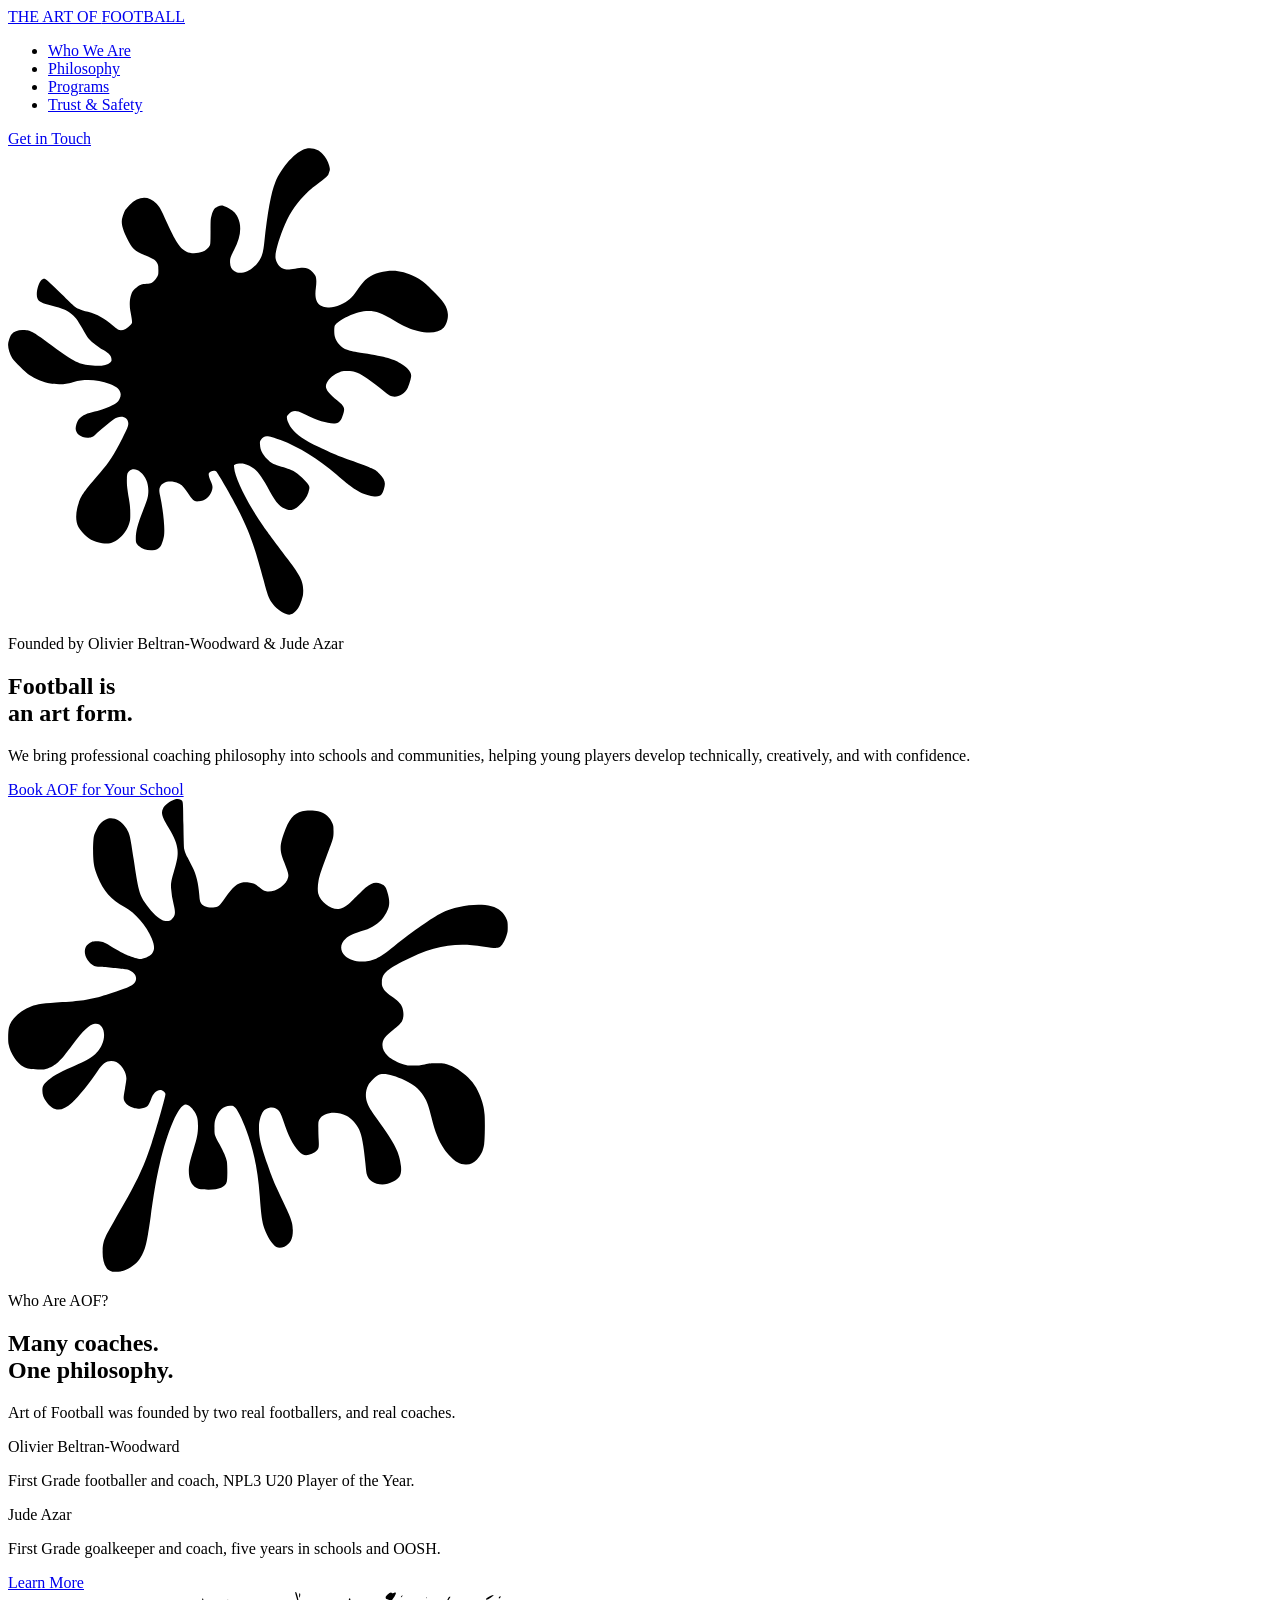
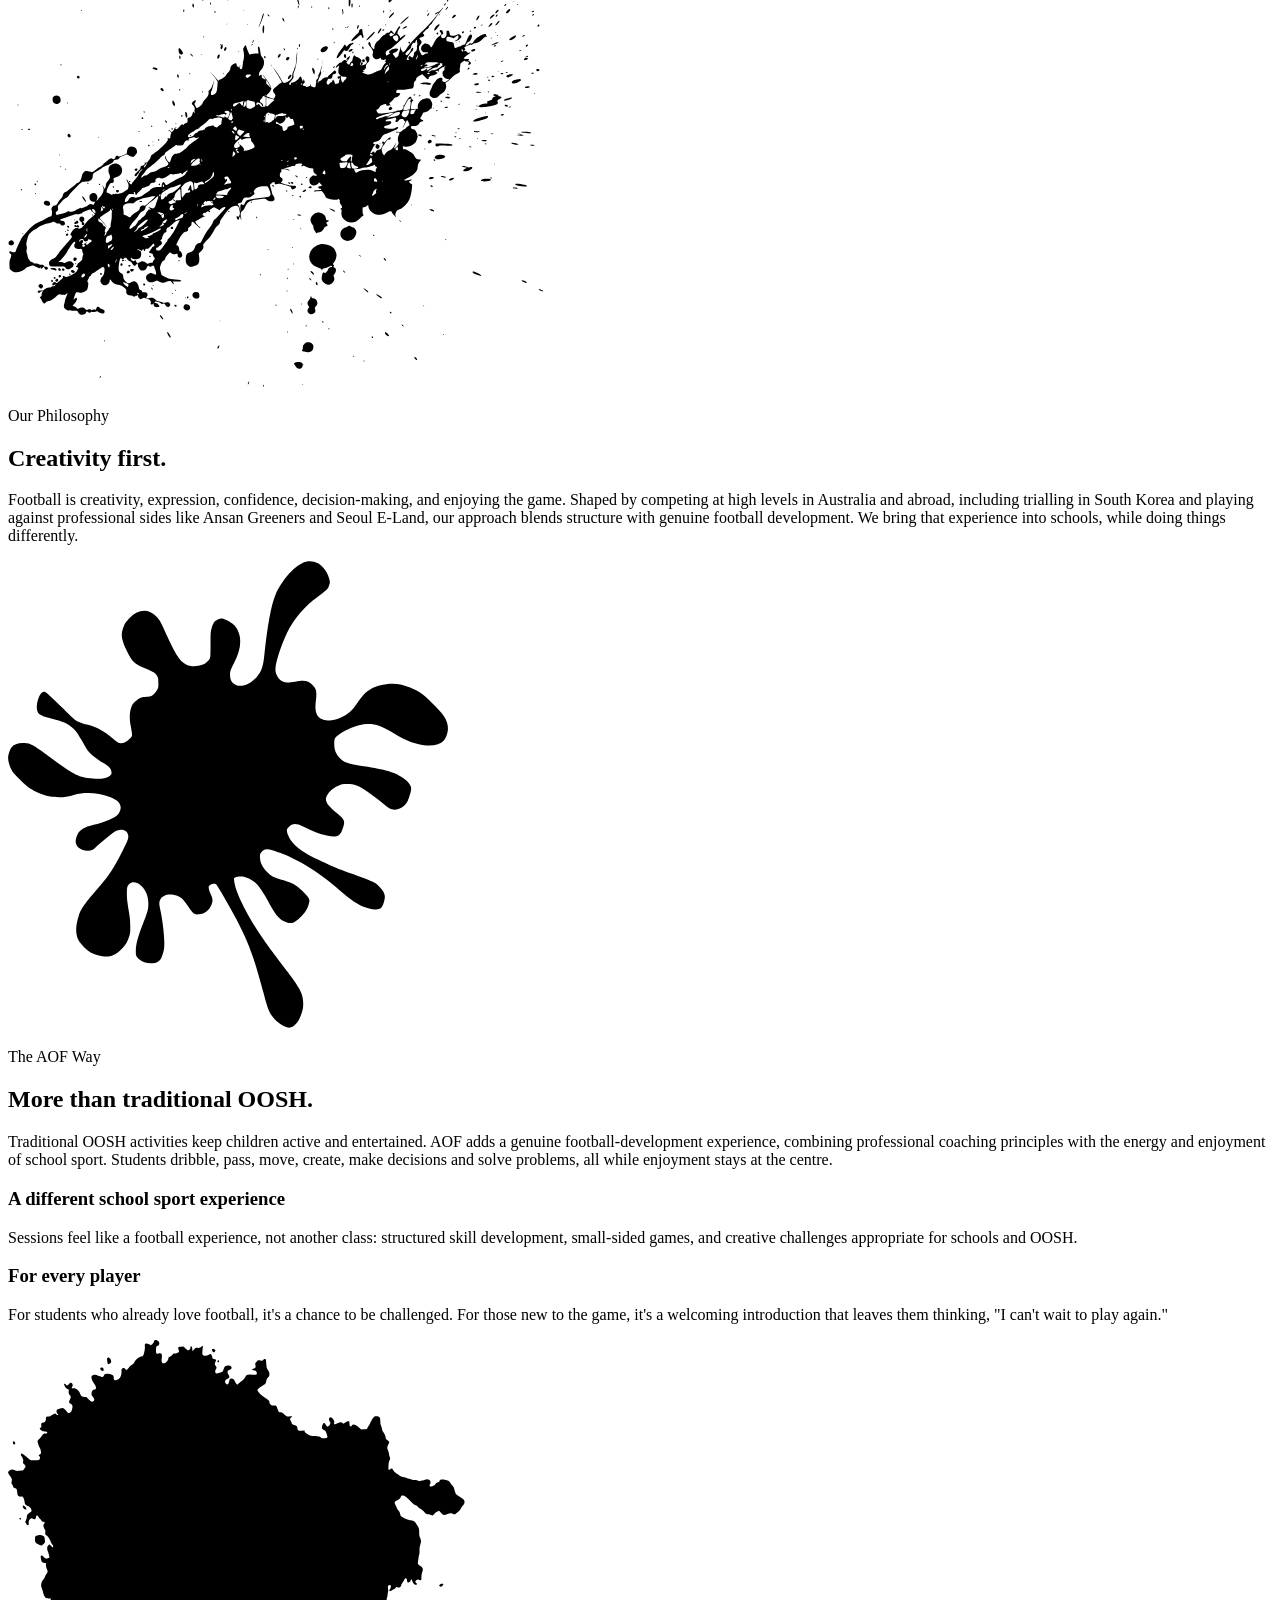
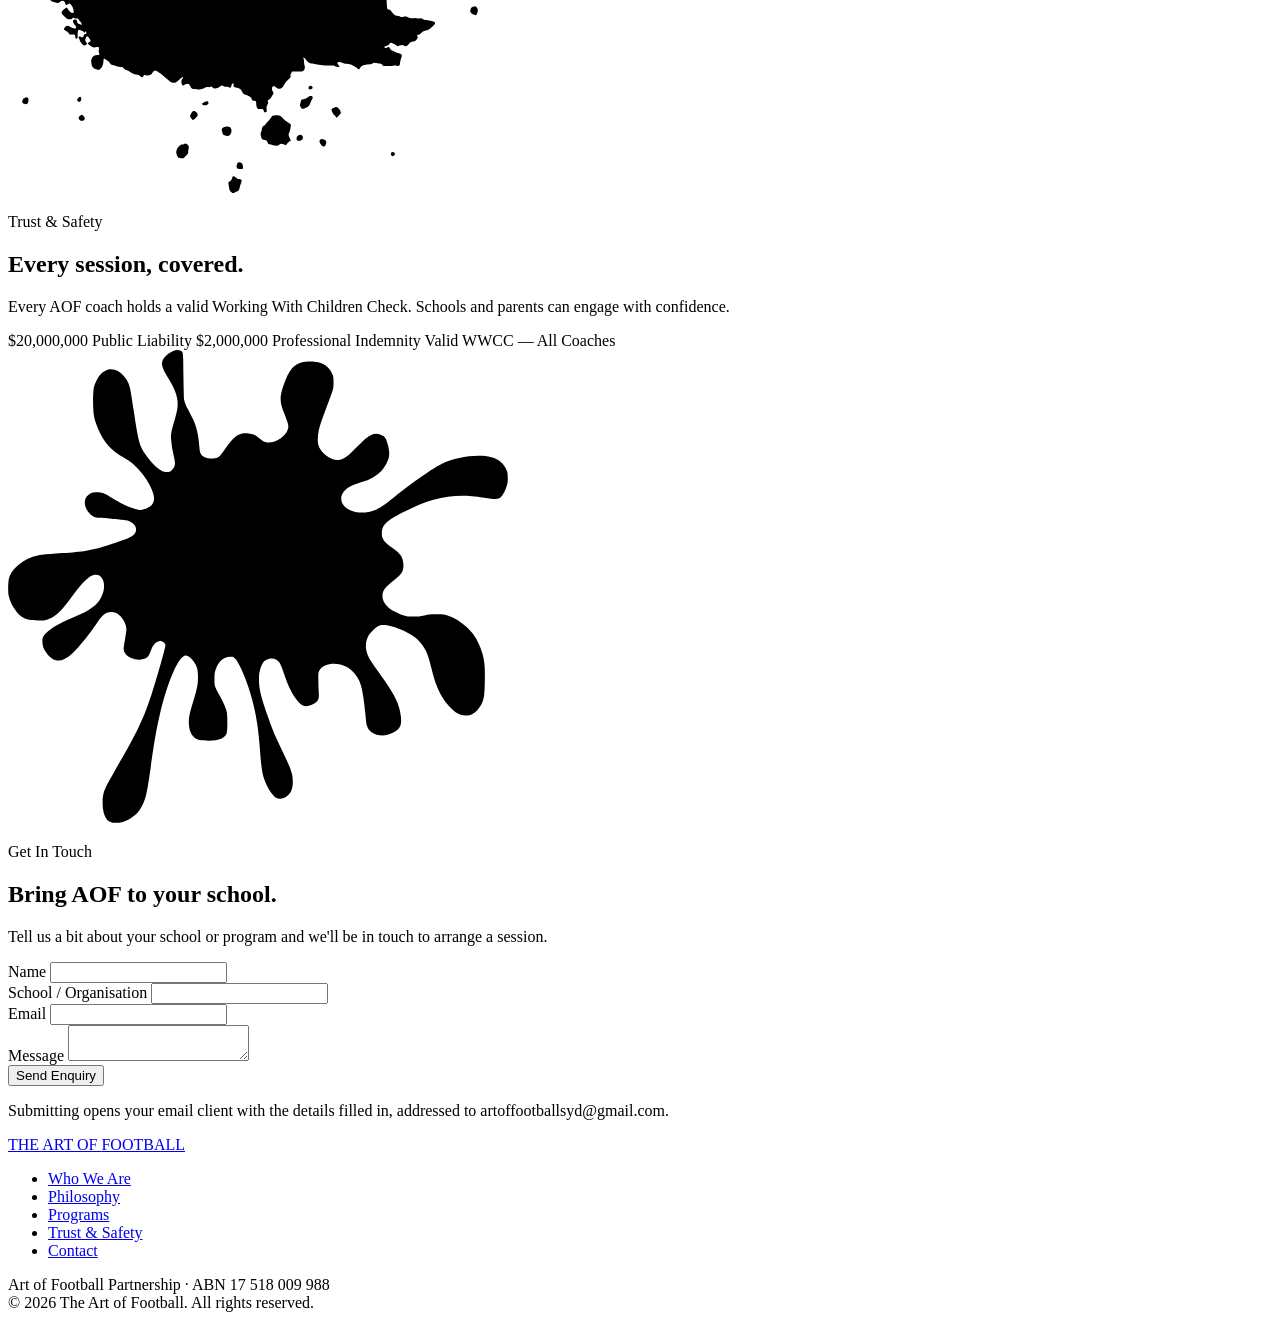
==== commit 1a8447bc: "Update index.html" ====
--- a/index.html
+++ b/index.html
@@ -8,349 +8,7 @@
 <link rel="preconnect" href="https://fonts.googleapis.com">
 <link rel="preconnect" href="https://fonts.gstatic.com" crossorigin>
 <link href="https://fonts.googleapis.com/css2?family=Baloo+2:wght@500;700;800&family=Work+Sans:wght@400;500;600&display=swap" rel="stylesheet">
-<style>
-  :root{
-    --bg: #ffffff;
-    --ink: #142c45;
-    --body-text: #46586b;
-    --splash-1: #8fd7f5;
-    --splash-2: #63bce6;
-    --splash-3: #a9e3f7;
-    --splash-4: #4fa8d6;
-    --accent: #1f77ab;
-    --max-w: 780px;
-    --nav-h: 64px;
-  }
-
-  *{ box-sizing: border-box; }
-  html{ scroll-behavior: smooth; scroll-padding-top: var(--nav-h); }
-
-  body{
-    margin:0;
-    background: var(--bg);
-    color: var(--ink);
-    font-family: 'Work Sans', sans-serif;
-    -webkit-font-smoothing: antialiased;
-    overflow-x: hidden;
-  }
-
-  a { color: inherit; }
-
-  .wrap{
-    max-width: var(--max-w);
-    margin: 0 auto;
-    padding: 0 28px;
-  }
-
-  /* ---------- Nav ---------- */
-  .site-nav{
-    position: sticky;
-    top: 0;
-    z-index: 50;
-    height: var(--nav-h);
-    display: flex;
-    align-items: center;
-    justify-content: space-between;
-    padding: 0 28px;
-    background: rgba(255,255,255,0.9);
-    backdrop-filter: blur(8px);
-    border-bottom: 1px solid #eaf3f8;
-  }
-  .brand-mark{
-    font-family: 'Baloo 2', sans-serif;
-    font-weight: 700;
-    font-size: 1.05rem;
-    letter-spacing: 0.01em;
-    color: var(--ink);
-    text-decoration: none;
-    white-space: nowrap;
-  }
-  .brand-mark span{ color: var(--accent); }
-  .nav-links{
-    display: flex;
-    gap: 26px;
-    list-style: none;
-    margin: 0;
-    padding: 0;
-  }
-  .nav-links a{
-    text-decoration: none;
-    font-weight: 500;
-    font-size: 0.92rem;
-    color: var(--body-text);
-    transition: color 150ms ease;
-  }
-  .nav-links a:hover{ color: var(--accent); }
-  .nav-cta{
-    background: var(--accent);
-    color: #fff !important;
-    padding: 9px 18px;
-    border-radius: 999px;
-    font-weight: 600;
-    font-size: 0.88rem;
-    text-decoration: none;
-    white-space: nowrap;
-  }
-  @media (max-width: 760px){
-    .nav-links{ display: none; }
-  }
-
-  /* ---------- Section shell ---------- */
-  .section{
-    position: relative;
-    padding: 120px 0 140px;
-    text-align: center;
-    scroll-margin-top: var(--nav-h);
-  }
-  .section.tight{ padding: 90px 0 110px; }
-  .section.alt-bg{ background: #f7fcfe; }
-
-  .splash-stage{
-    position: relative;
-    display: inline-block;
-    width: 100%;
-  }
-
-  .splash-svg{
-    position: absolute;
-    left: 50%;
-    top: 50%;
-    transform: translate(-50%, -50%) scale(0);
-    z-index: 0;
-    pointer-events: none;
-    transform-origin: center;
-  }
-  .splash-svg.rot-a{ transform: translate(-50%, -50%) scale(0) rotate(180deg); }
-  .splash-svg.rot-b{ transform: translate(-50%, -50%) scale(0) rotate(-25deg); }
-  .splash-svg.rot-c{ transform: translate(-50%, -50%) scale(0) rotate(12deg) scaleX(-1); }
-
-  .section.in-view .splash-svg{
-    animation: splat 900ms cubic-bezier(.24,1.4,.4,1) forwards;
-  }
-  .section.in-view .splash-svg.rot-a{ animation-name: splatA; }
-  .section.in-view .splash-svg.rot-b{ animation-name: splatB; }
-  .section.in-view .splash-svg.rot-c{ animation-name: splatC; }
-
-  @keyframes splat{
-    0%   { transform: translate(-50%, -50%) scale(0) rotate(0deg); opacity: 0; }
-    45%  { opacity: 1; }
-    60%  { transform: translate(-50%, -50%) scale(1.14) rotate(3deg); }
-    80%  { transform: translate(-50%, -50%) scale(0.94) rotate(-1.5deg); }
-    100% { transform: translate(-50%, -50%) scale(1) rotate(0deg); opacity: 1; }
-  }
-  @keyframes splatA{
-    0%   { transform: translate(-50%, -50%) scale(0) rotate(180deg); opacity: 0; }
-    45%  { opacity: 1; }
-    60%  { transform: translate(-50%, -50%) scale(1.14) rotate(177deg); }
-    80%  { transform: translate(-50%, -50%) scale(0.94) rotate(181deg); }
-    100% { transform: translate(-50%, -50%) scale(1) rotate(180deg); opacity: 1; }
-  }
-  @keyframes splatB{
-    0%   { transform: translate(-50%, -50%) scale(0) rotate(-25deg); opacity: 0; }
-    45%  { opacity: 1; }
-    60%  { transform: translate(-50%, -50%) scale(1.14) rotate(-22deg); }
-    80%  { transform: translate(-50%, -50%) scale(0.94) rotate(-27deg); }
-    100% { transform: translate(-50%, -50%) scale(1) rotate(-25deg); opacity: 1; }
-  }
-  @keyframes splatC{
-    0%   { transform: translate(-50%, -50%) scale(0) rotate(12deg) scaleX(-1); opacity: 0; }
-    45%  { opacity: 1; }
-    60%  { transform: translate(-50%, -50%) scale(1.14) rotate(15deg) scaleX(-1); }
-    80%  { transform: translate(-50%, -50%) scale(0.94) rotate(9deg) scaleX(-1); }
-    100% { transform: translate(-50%, -50%) scale(1) rotate(12deg) scaleX(-1); opacity: 1; }
-  }
-
-  .section-content{
-    position: relative;
-    z-index: 1;
-    opacity: 0;
-    transform: translateY(14px);
-  }
-  .section.in-view .section-content{
-    animation: rise 620ms ease-out 520ms forwards;
-  }
-  @keyframes rise{ to{ opacity: 1; transform: translateY(0); } }
-
-  .eyebrow{
-    font-weight: 600;
-    font-size: 0.72rem;
-    letter-spacing: 0.16em;
-    text-transform: uppercase;
-    color: var(--accent);
-    margin: 0 0 14px;
-  }
-
-  h1, h2, h3{
-    font-family: 'Baloo 2', sans-serif;
-    font-weight: 800;
-    line-height: 1.08;
-    margin: 0 0 20px;
-    color: var(--ink);
-  }
-  h1{ font-size: clamp(2.6rem, 6vw, 4.2rem); }
-  h2{ font-size: clamp(2rem, 4.4vw, 2.9rem); }
-  h3{ font-size: 1.25rem; margin-bottom: 8px; }
-
-  p{
-    font-size: 1.05rem;
-    line-height: 1.65;
-    color: var(--body-text);
-    max-width: 560px;
-    margin: 0 auto;
-  }
-  .lede{ font-size: 1.2rem; color: var(--ink); max-width: 520px; }
-
-  .btn{
-    display: inline-block;
-    margin-top: 28px;
-    background: var(--accent);
-    color: #fff;
-    text-decoration: none;
-    font-weight: 600;
-    font-size: 0.95rem;
-    padding: 14px 30px;
-    border-radius: 999px;
-  }
-  .btn.ghost{
-    background: transparent;
-    color: var(--accent);
-    border: 1.5px solid var(--splash-2);
-  }
-
-  .coach-grid{
-    display: grid;
-    grid-template-columns: 1fr 1fr;
-    gap: 40px;
-    text-align: left;
-    margin-top: 20px;
-  }
-  @media (max-width: 640px){ .coach-grid{ grid-template-columns: 1fr; } }
-  .coach-name{
-    font-family: 'Baloo 2', sans-serif;
-    font-weight: 700;
-    font-size: 1.2rem;
-    margin: 0 0 8px;
-  }
-  .coach-grid p{ margin: 0; font-size: 0.98rem; max-width: none; }
-
-  .feature-grid{
-    display: grid;
-    grid-template-columns: 1fr 1fr;
-    gap: 32px;
-    text-align: left;
-    margin-top: 30px;
-  }
-  @media (max-width: 640px){ .feature-grid{ grid-template-columns: 1fr; } }
-  .feature-grid p{ margin: 0; max-width: none; font-size: 0.98rem; }
-
-  .badge-row{
-    display: flex;
-    gap: 14px;
-    justify-content: center;
-    flex-wrap: wrap;
-    margin-top: 26px;
-  }
-  .badge{
-    font-weight: 600;
-    font-size: 0.85rem;
-    color: var(--ink);
-    background: #fff;
-    border: 1.5px solid var(--splash-2);
-    padding: 8px 16px;
-    border-radius: 999px;
-  }
-
-  .divider{
-    width: 40px;
-    height: 3px;
-    background: var(--splash-2);
-    border-radius: 2px;
-    margin: 0 auto 60px;
-    opacity: 0.5;
-  }
-
-  /* ---------- Contact ---------- */
-  .contact-form{
-    max-width: 460px;
-    margin: 30px auto 0;
-    text-align: left;
-    display: grid;
-    gap: 14px;
-  }
-  .contact-form label{
-    font-size: 0.82rem;
-    font-weight: 600;
-    color: var(--ink);
-    display: block;
-    margin-bottom: 6px;
-  }
-  .contact-form input, .contact-form textarea{
-    width: 100%;
-    padding: 12px 14px;
-    border: 1.5px solid #cfe8f4;
-    border-radius: 10px;
-    font-family: 'Work Sans', sans-serif;
-    font-size: 0.95rem;
-    color: var(--ink);
-    background: #fff;
-  }
-  .contact-form input:focus, .contact-form textarea:focus{
-    outline: 2px solid var(--accent);
-    outline-offset: 1px;
-  }
-  .contact-form textarea{ min-height: 110px; resize: vertical; }
-  .contact-form button{
-    justify-self: start;
-    border: none;
-    cursor: pointer;
-    font-family: inherit;
-  }
-  .contact-note{ font-size: 0.8rem; color: #8fa3b3; margin-top: 14px; max-width: none; }
-
-  /* ---------- Footer ---------- */
-  footer{
-    background: var(--ink);
-    color: #cfe3ef;
-    padding: 56px 28px 32px;
-    text-align: center;
-  }
-  footer .brand-mark{ color: #fff; font-size: 1.15rem; }
-  footer .brand-mark span{ color: var(--splash-3); }
-  .footer-links{
-    display: flex;
-    gap: 22px;
-    justify-content: center;
-    flex-wrap: wrap;
-    list-style: none;
-    margin: 22px 0;
-    padding: 0;
-    font-size: 0.88rem;
-  }
-  .footer-links a{ text-decoration: none; color: #cfe3ef; }
-  .footer-links a:hover{ color: #fff; }
-  .footer-meta{
-    font-size: 0.78rem;
-    color: #7f96a8;
-    margin-top: 20px;
-    line-height: 1.7;
-  }
-
-  /* ---------- Reduced motion ---------- */
-  @media (prefers-reduced-motion: reduce){
-    .splash-svg, .splash-svg.rot-a, .splash-svg.rot-b, .splash-svg.rot-c{
-      animation: none !important;
-      transform: translate(-50%, -50%) scale(1) !important;
-      opacity: 1 !important;
-    }
-    .section-content{ animation: none !important; opacity: 1 !important; transform: none !important; }
-  }
-
-  /* Keyboard focus visibility */
-  a:focus-visible, button:focus-visible{
-    outline: 2px solid var(--accent);
-    outline-offset: 2px;
-  }
-</style>
+<link rel="stylesheet" href="style.css">
 </head>
 <body>
 
@@ -2023,17 +1681,19 @@
     </div>
     <div class="section-content">
       <p class="eyebrow">Who Are AOF?</p>
-      <h2>Two coaches.<br>One philosophy.</h2>
+      <h2>Many coaches.<br>One philosophy.</h2>
+      <p class="lede">Art of Football was founded by two real footballers, and real coaches.</p>
       <div class="coach-grid">
         <div>
           <p class="coach-name">Olivier Beltran-Woodward</p>
-          <p>Currently playing First Grade for Macarthur Rams, having also represented Northern Tigers and Dunbar Rovers at First Grade level. Named NPL3 U20 Player of the Year. Coaching experience with The King's School, St Pius X College, and Coerver Football Academy.</p>
+          <p>First Grade footballer and coach, NPL3 U20 Player of the Year.</p>
         </div>
         <div>
           <p class="coach-name">Jude Azar</p>
-          <p>First Grade goalkeeper currently playing for Granville Rage in NPL3, previously Prospect United and Fraser Park. Five years coaching at The King's School and time with Kano Football. Working towards his AFC C Diploma.</p>
+          <p>First Grade goalkeeper and coach, five years in schools and OOSH.</p>
         </div>
       </div>
+      <a href="coaches.html" class="btn ghost">Learn More</a>
     </div>
   </div>
 </section>
@@ -2133,7 +1793,7 @@
         </div>
         <button type="submit" class="btn">Send Enquiry</button>
       </form>
-      <p class="contact-note">Submitting opens your email client with the details filled in, addressed to hello@artoffootball.com.au (update to your real address before launch).</p>
+      <p class="contact-note">Submitting opens your email client with the details filled in, addressed to artoffootballsyd@gmail.com.</p>
     </div>
   </div>
 </section>
@@ -2183,7 +1843,7 @@
       'Email: ' + email + '\n\n' +
       message
     );
-    window.location.href = 'mailto:hello@artoffootball.com.au?subject=' + subject + '&body=' + body;
+    window.location.href = 'mailto:artoffootballsyd@gmail.com?subject=' + subject + '&body=' + body;
   });
 </script>
 
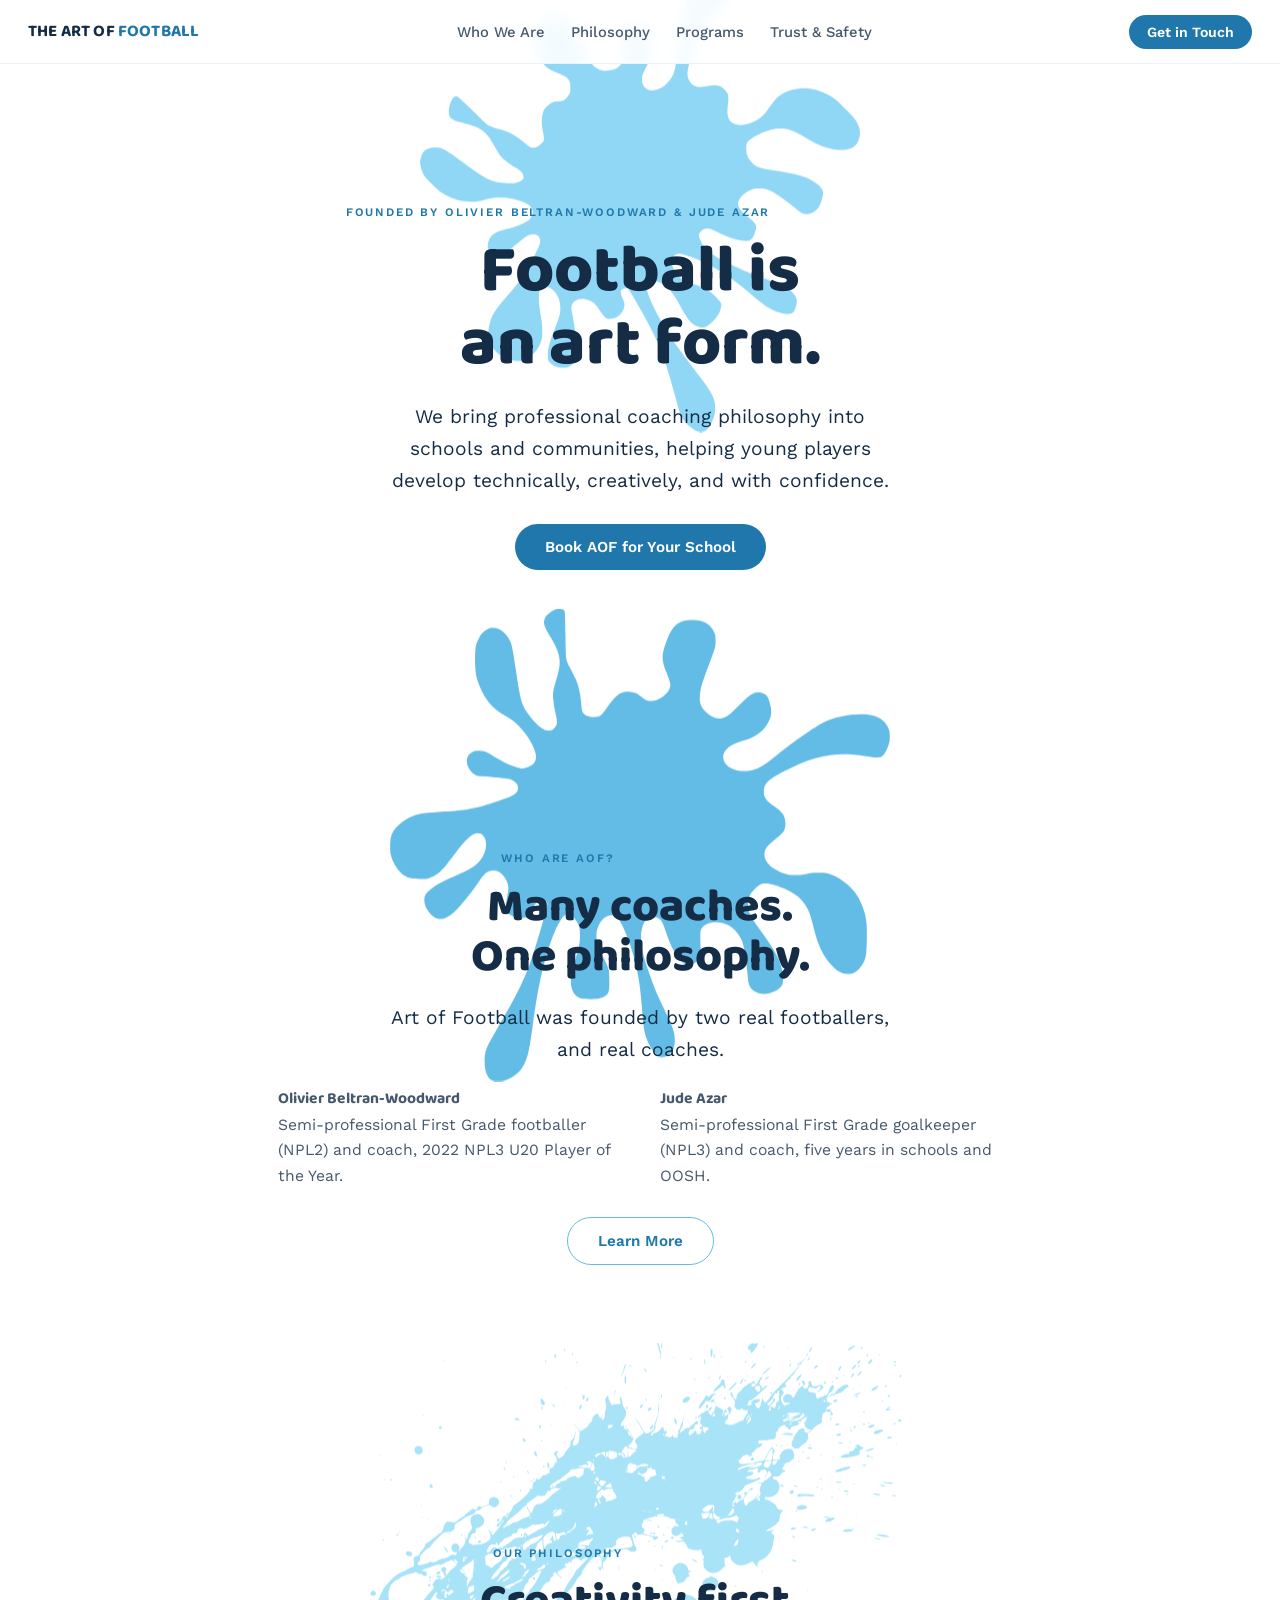
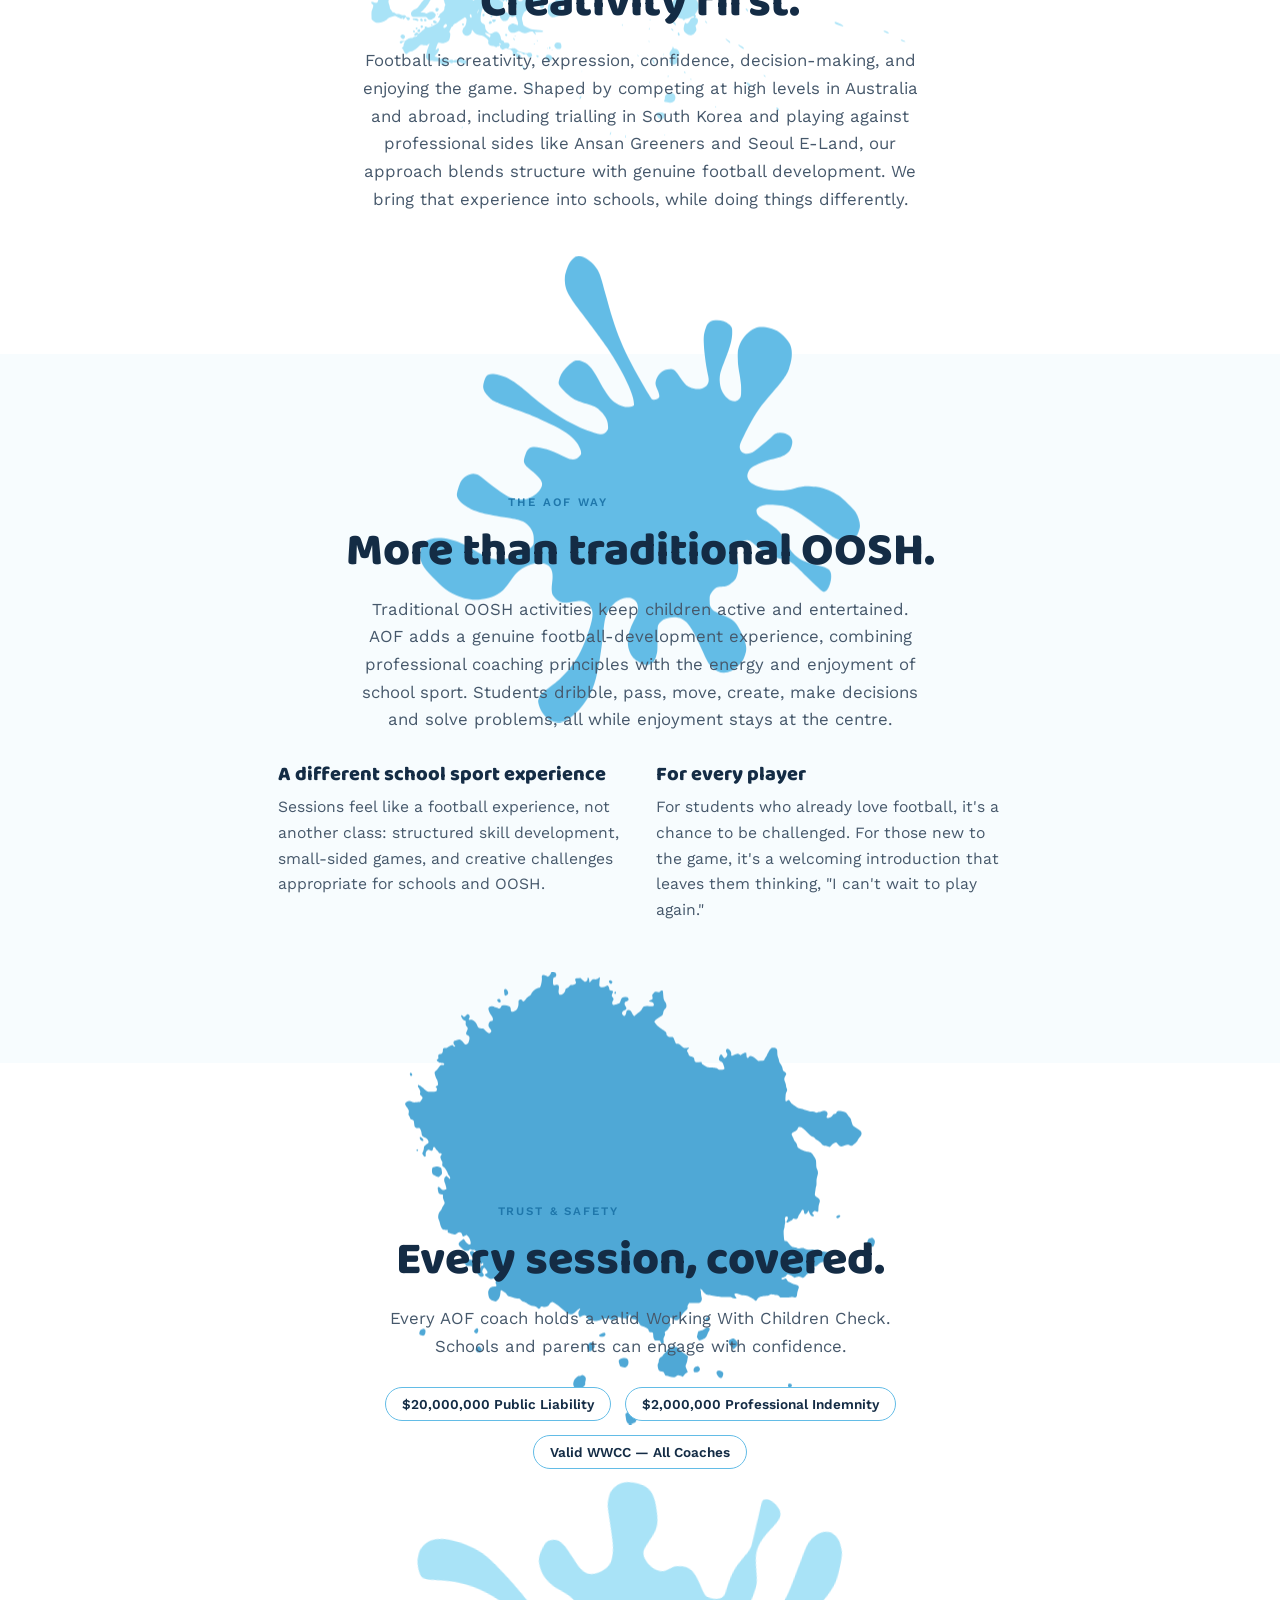
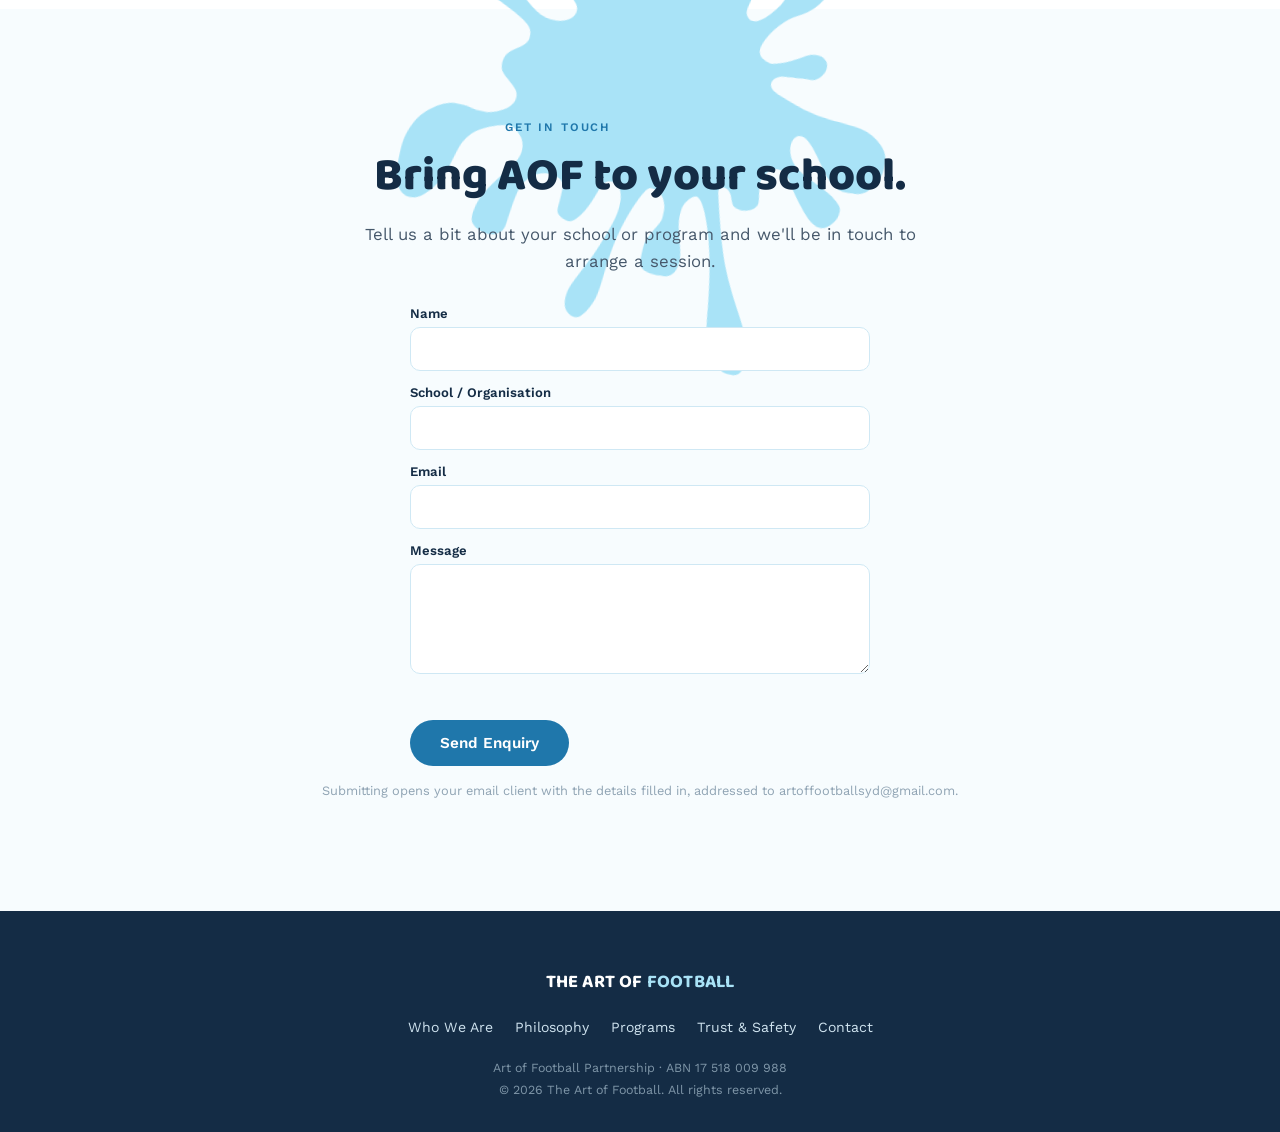
==== commit 47d8fd02: "Update index.html" ====
--- a/index.html
+++ b/index.html
@@ -1686,11 +1686,11 @@
       <div class="coach-grid">
         <div>
           <p class="coach-name">Olivier Beltran-Woodward</p>
-          <p>First Grade footballer and coach, NPL3 U20 Player of the Year.</p>
+          <p>Semi-professional First Grade footballer (NPL2) and coach, 2022 NPL3 U20 Player of the Year.</p>
         </div>
         <div>
           <p class="coach-name">Jude Azar</p>
-          <p>First Grade goalkeeper and coach, five years in schools and OOSH.</p>
+          <p>Semi-professional First Grade goalkeeper (NPL3) and coach, five years in schools and OOSH.</p>
         </div>
       </div>
       <a href="coaches.html" class="btn ghost">Learn More</a>
--- a/style.css
+++ b/style.css
@@ -0,0 +1,402 @@
+
+  :root{
+    --bg: #ffffff;
+    --ink: #142c45;
+    --body-text: #46586b;
+    --splash-1: #8fd7f5;
+    --splash-2: #63bce6;
+    --splash-3: #a9e3f7;
+    --splash-4: #4fa8d6;
+    --accent: #1f77ab;
+    --max-w: 780px;
+    --nav-h: 64px;
+  }
+
+  *{ box-sizing: border-box; }
+  html{ scroll-behavior: smooth; scroll-padding-top: var(--nav-h); }
+
+  body{
+    margin:0;
+    background: var(--bg);
+    color: var(--ink);
+    font-family: 'Work Sans', sans-serif;
+    -webkit-font-smoothing: antialiased;
+    overflow-x: hidden;
+  }
+
+  a { color: inherit; }
+
+  .wrap{
+    max-width: var(--max-w);
+    margin: 0 auto;
+    padding: 0 28px;
+  }
+
+  /* ---------- Nav ---------- */
+  .site-nav{
+    position: sticky;
+    top: 0;
+    z-index: 50;
+    height: var(--nav-h);
+    display: flex;
+    align-items: center;
+    justify-content: space-between;
+    padding: 0 28px;
+    background: rgba(255,255,255,0.9);
+    backdrop-filter: blur(8px);
+    border-bottom: 1px solid #eaf3f8;
+  }
+  .brand-mark{
+    font-family: 'Baloo 2', sans-serif;
+    font-weight: 700;
+    font-size: 1.05rem;
+    letter-spacing: 0.01em;
+    color: var(--ink);
+    text-decoration: none;
+    white-space: nowrap;
+  }
+  .brand-mark span{ color: var(--accent); }
+  .nav-links{
+    display: flex;
+    gap: 26px;
+    list-style: none;
+    margin: 0;
+    padding: 0;
+  }
+  .nav-links a{
+    text-decoration: none;
+    font-weight: 500;
+    font-size: 0.92rem;
+    color: var(--body-text);
+    transition: color 150ms ease;
+  }
+  .nav-links a:hover{ color: var(--accent); }
+  .nav-cta{
+    background: var(--accent);
+    color: #fff !important;
+    padding: 9px 18px;
+    border-radius: 999px;
+    font-weight: 600;
+    font-size: 0.88rem;
+    text-decoration: none;
+    white-space: nowrap;
+  }
+  @media (max-width: 760px){
+    .nav-links{ display: none; }
+  }
+
+  /* ---------- Section shell ---------- */
+  .section{
+    position: relative;
+    padding: 120px 0 140px;
+    text-align: center;
+    scroll-margin-top: var(--nav-h);
+  }
+  .section.tight{ padding: 90px 0 110px; }
+  .section.alt-bg{ background: #f7fcfe; }
+
+  .splash-stage{
+    position: relative;
+    display: inline-block;
+    width: 100%;
+  }
+
+  .splash-svg{
+    position: absolute;
+    left: 50%;
+    top: 50%;
+    transform: translate(-50%, -50%) scale(0);
+    z-index: 0;
+    pointer-events: none;
+    transform-origin: center;
+  }
+  .splash-svg.rot-a{ transform: translate(-50%, -50%) scale(0) rotate(180deg); }
+  .splash-svg.rot-b{ transform: translate(-50%, -50%) scale(0) rotate(-25deg); }
+  .splash-svg.rot-c{ transform: translate(-50%, -50%) scale(0) rotate(12deg) scaleX(-1); }
+
+  .section.in-view .splash-svg{
+    animation: splat 900ms cubic-bezier(.24,1.4,.4,1) forwards;
+  }
+  .section.in-view .splash-svg.rot-a{ animation-name: splatA; }
+  .section.in-view .splash-svg.rot-b{ animation-name: splatB; }
+  .section.in-view .splash-svg.rot-c{ animation-name: splatC; }
+
+  @keyframes splat{
+    0%   { transform: translate(-50%, -50%) scale(0) rotate(0deg); opacity: 0; }
+    45%  { opacity: 1; }
+    60%  { transform: translate(-50%, -50%) scale(1.14) rotate(3deg); }
+    80%  { transform: translate(-50%, -50%) scale(0.94) rotate(-1.5deg); }
+    100% { transform: translate(-50%, -50%) scale(1) rotate(0deg); opacity: 1; }
+  }
+  @keyframes splatA{
+    0%   { transform: translate(-50%, -50%) scale(0) rotate(180deg); opacity: 0; }
+    45%  { opacity: 1; }
+    60%  { transform: translate(-50%, -50%) scale(1.14) rotate(177deg); }
+    80%  { transform: translate(-50%, -50%) scale(0.94) rotate(181deg); }
+    100% { transform: translate(-50%, -50%) scale(1) rotate(180deg); opacity: 1; }
+  }
+  @keyframes splatB{
+    0%   { transform: translate(-50%, -50%) scale(0) rotate(-25deg); opacity: 0; }
+    45%  { opacity: 1; }
+    60%  { transform: translate(-50%, -50%) scale(1.14) rotate(-22deg); }
+    80%  { transform: translate(-50%, -50%) scale(0.94) rotate(-27deg); }
+    100% { transform: translate(-50%, -50%) scale(1) rotate(-25deg); opacity: 1; }
+  }
+  @keyframes splatC{
+    0%   { transform: translate(-50%, -50%) scale(0) rotate(12deg) scaleX(-1); opacity: 0; }
+    45%  { opacity: 1; }
+    60%  { transform: translate(-50%, -50%) scale(1.14) rotate(15deg) scaleX(-1); }
+    80%  { transform: translate(-50%, -50%) scale(0.94) rotate(9deg) scaleX(-1); }
+    100% { transform: translate(-50%, -50%) scale(1) rotate(12deg) scaleX(-1); opacity: 1; }
+  }
+
+  .section-content{
+    position: relative;
+    z-index: 1;
+    opacity: 0;
+    transform: translateY(14px);
+  }
+  .section.in-view .section-content{
+    animation: rise 620ms ease-out 520ms forwards;
+  }
+  @keyframes rise{ to{ opacity: 1; transform: translateY(0); } }
+
+  .eyebrow{
+    font-weight: 600;
+    font-size: 0.72rem;
+    letter-spacing: 0.16em;
+    text-transform: uppercase;
+    color: var(--accent);
+    margin: 0 0 14px;
+  }
+
+  h1, h2, h3{
+    font-family: 'Baloo 2', sans-serif;
+    font-weight: 800;
+    line-height: 1.08;
+    margin: 0 0 20px;
+    color: var(--ink);
+  }
+  h1{ font-size: clamp(2.6rem, 6vw, 4.2rem); }
+  h2{ font-size: clamp(2rem, 4.4vw, 2.9rem); }
+  h3{ font-size: 1.25rem; margin-bottom: 8px; }
+
+  p{
+    font-size: 1.05rem;
+    line-height: 1.65;
+    color: var(--body-text);
+    max-width: 560px;
+    margin: 0 auto;
+  }
+  .lede{ font-size: 1.2rem; color: var(--ink); max-width: 520px; }
+
+  .btn{
+    display: inline-block;
+    margin-top: 28px;
+    background: var(--accent);
+    color: #fff;
+    text-decoration: none;
+    font-weight: 600;
+    font-size: 0.95rem;
+    padding: 14px 30px;
+    border-radius: 999px;
+  }
+  .btn.ghost{
+    background: transparent;
+    color: var(--accent);
+    border: 1.5px solid var(--splash-2);
+  }
+
+  .coach-grid{
+    display: grid;
+    grid-template-columns: 1fr 1fr;
+    gap: 40px;
+    text-align: left;
+    margin-top: 20px;
+  }
+  @media (max-width: 640px){ .coach-grid{ grid-template-columns: 1fr; } }
+  .coach-name{
+    font-family: 'Baloo 2', sans-serif;
+    font-weight: 700;
+    font-size: 1.2rem;
+    margin: 0 0 8px;
+  }
+  .coach-grid p{ margin: 0; font-size: 0.98rem; max-width: none; }
+
+  .feature-grid{
+    display: grid;
+    grid-template-columns: 1fr 1fr;
+    gap: 32px;
+    text-align: left;
+    margin-top: 30px;
+  }
+  @media (max-width: 640px){ .feature-grid{ grid-template-columns: 1fr; } }
+  .feature-grid p{ margin: 0; max-width: none; font-size: 0.98rem; }
+
+  .badge-row{
+    display: flex;
+    gap: 14px;
+    justify-content: center;
+    flex-wrap: wrap;
+    margin-top: 26px;
+  }
+  .badge{
+    font-weight: 600;
+    font-size: 0.85rem;
+    color: var(--ink);
+    background: #fff;
+    border: 1.5px solid var(--splash-2);
+    padding: 8px 16px;
+    border-radius: 999px;
+  }
+
+  .divider{
+    width: 40px;
+    height: 3px;
+    background: var(--splash-2);
+    border-radius: 2px;
+    margin: 0 auto 60px;
+    opacity: 0.5;
+  }
+
+  /* ---------- Contact ---------- */
+  .contact-form{
+    max-width: 460px;
+    margin: 30px auto 0;
+    text-align: left;
+    display: grid;
+    gap: 14px;
+  }
+  .contact-form label{
+    font-size: 0.82rem;
+    font-weight: 600;
+    color: var(--ink);
+    display: block;
+    margin-bottom: 6px;
+  }
+  .contact-form input, .contact-form textarea{
+    width: 100%;
+    padding: 12px 14px;
+    border: 1.5px solid #cfe8f4;
+    border-radius: 10px;
+    font-family: 'Work Sans', sans-serif;
+    font-size: 0.95rem;
+    color: var(--ink);
+    background: #fff;
+  }
+  .contact-form input:focus, .contact-form textarea:focus{
+    outline: 2px solid var(--accent);
+    outline-offset: 1px;
+  }
+  .contact-form textarea{ min-height: 110px; resize: vertical; }
+  .contact-form button{
+    justify-self: start;
+    border: none;
+    cursor: pointer;
+    font-family: inherit;
+  }
+  .contact-note{ font-size: 0.8rem; color: #8fa3b3; margin-top: 14px; max-width: none; }
+
+  /* ---------- Footer ---------- */
+  footer{
+    background: var(--ink);
+    color: #cfe3ef;
+    padding: 56px 28px 32px;
+    text-align: center;
+  }
+  footer .brand-mark{ color: #fff; font-size: 1.15rem; }
+  footer .brand-mark span{ color: var(--splash-3); }
+  .footer-links{
+    display: flex;
+    gap: 22px;
+    justify-content: center;
+    flex-wrap: wrap;
+    list-style: none;
+    margin: 22px 0;
+    padding: 0;
+    font-size: 0.88rem;
+  }
+  .footer-links a{ text-decoration: none; color: #cfe3ef; }
+  .footer-links a:hover{ color: #fff; }
+  .footer-meta{
+    font-size: 0.78rem;
+    color: #7f96a8;
+    margin-top: 20px;
+    line-height: 1.7;
+  }
+
+  /* ---------- Reduced motion ---------- */
+  @media (prefers-reduced-motion: reduce){
+    .splash-svg, .splash-svg.rot-a, .splash-svg.rot-b, .splash-svg.rot-c{
+      animation: none !important;
+      transform: translate(-50%, -50%) scale(1) !important;
+      opacity: 1 !important;
+    }
+    .section-content{ animation: none !important; opacity: 1 !important; transform: none !important; }
+  }
+
+  /* Keyboard focus visibility */
+  a:focus-visible, button:focus-visible{
+    outline: 2px solid var(--accent);
+    outline-offset: 2px;
+  }
+
+/* ---------- Coach profile page ---------- */
+.coach-profile{
+  display: grid;
+  grid-template-columns: 280px 1fr;
+  gap: 44px;
+  text-align: left;
+  align-items: start;
+  margin: 0 auto 90px;
+  max-width: 720px;
+}
+@media (max-width: 680px){
+  .coach-profile{ grid-template-columns: 1fr; text-align: center; }
+  .coach-photo{ margin: 0 auto; }
+}
+.coach-photo{
+  width: 100%;
+  aspect-ratio: 3/4;
+  border-radius: 20px;
+  overflow: hidden;
+  background: #eef7fb;
+  box-shadow: 0 18px 40px -18px rgba(20,44,69,0.35);
+}
+.coach-photo img{
+  width: 100%;
+  height: 100%;
+  object-fit: cover;
+  display: block;
+}
+.coach-photo.contain{
+  background: #eaf6fc;
+}
+.coach-photo.contain img{
+  object-fit: contain;
+  padding: 14px;
+}
+.coach-detail h2{
+  margin-bottom: 6px;
+}
+.coach-role{
+  font-weight: 600;
+  color: var(--accent);
+  font-size: 0.9rem;
+  margin-bottom: 16px;
+  display: block;
+}
+.coach-detail p{
+  max-width: none;
+  text-align: left;
+}
+.back-link{
+  display: inline-flex;
+  align-items: center;
+  gap: 6px;
+  font-weight: 600;
+  font-size: 0.9rem;
+  color: var(--accent);
+  text-decoration: none;
+  margin-bottom: 40px;
+}
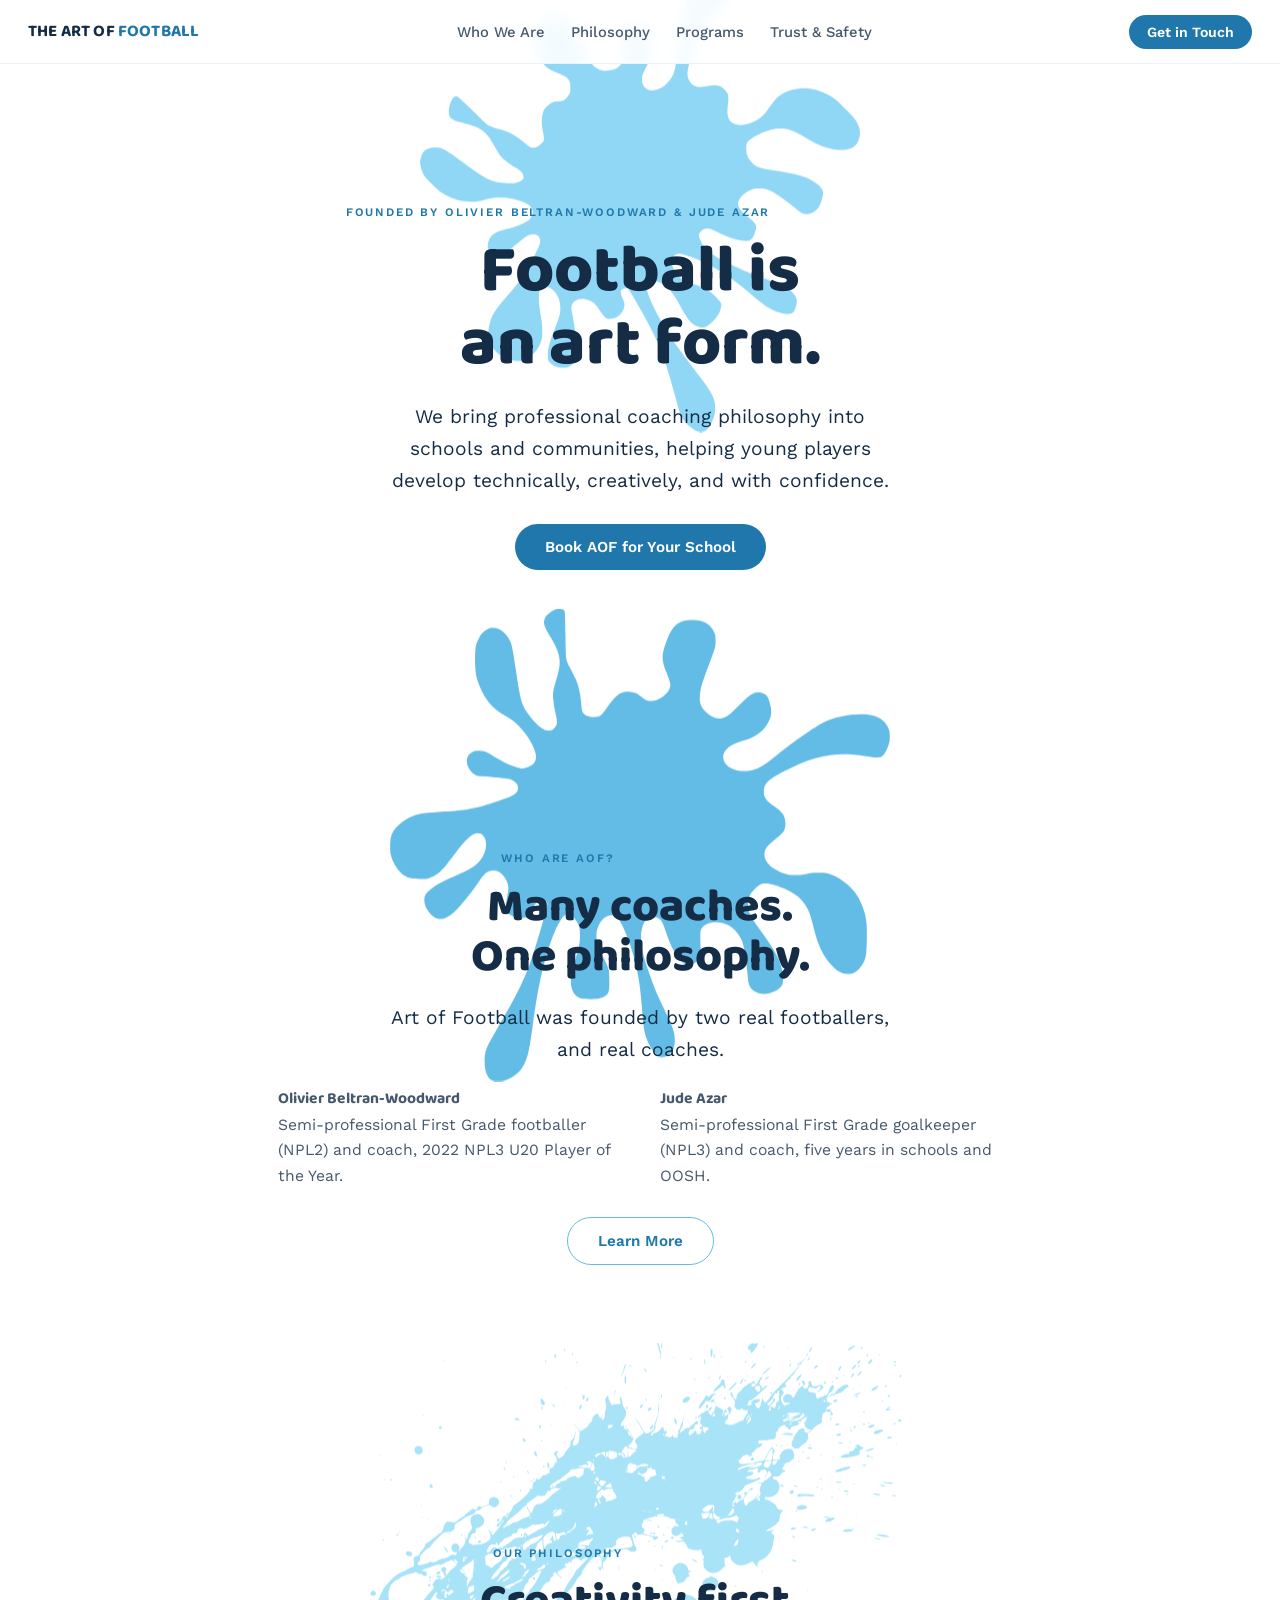
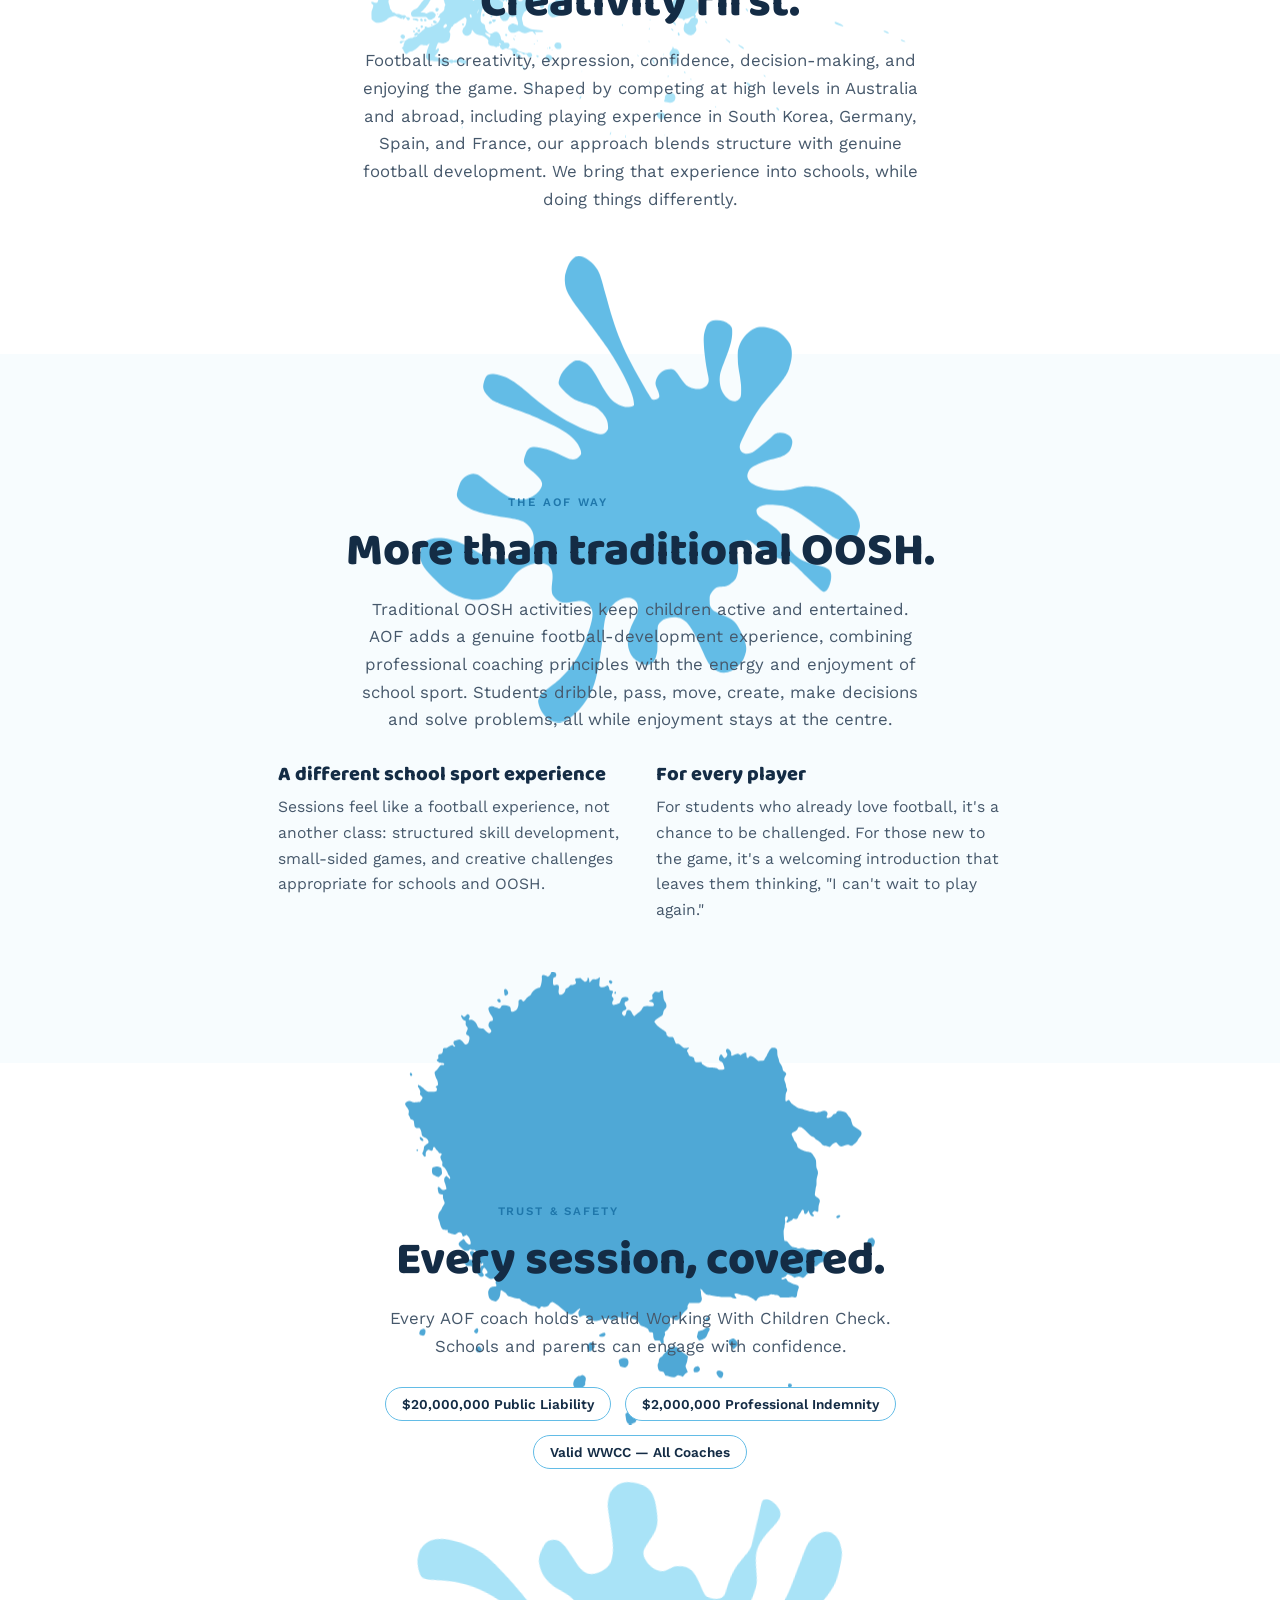
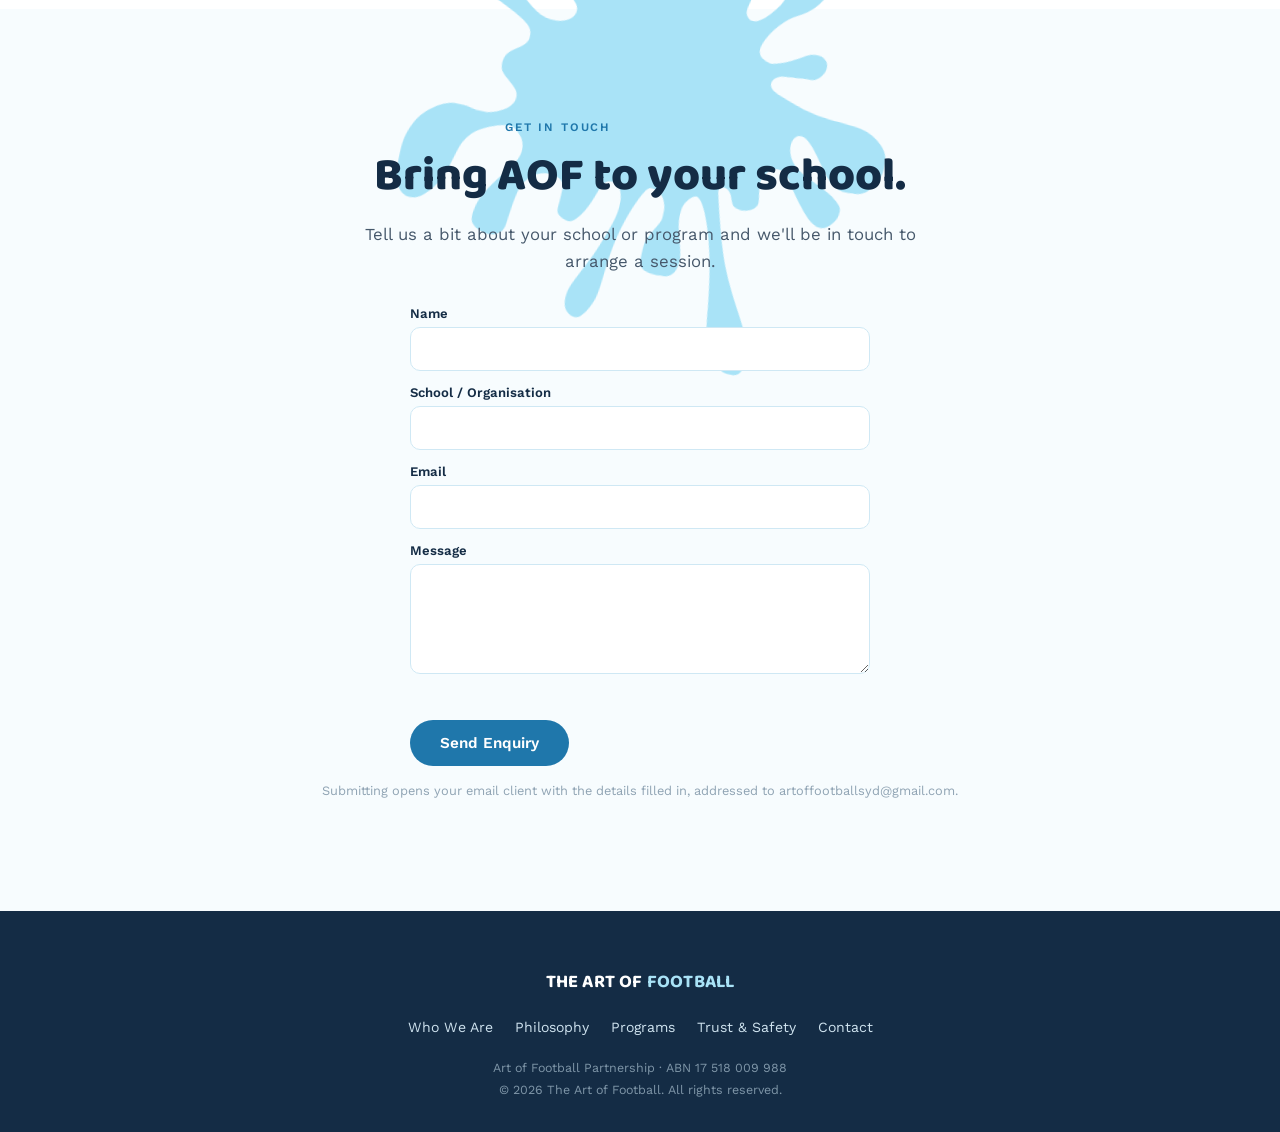
==== commit 1d2d1763: "Update index.html" ====
--- a/index.html
+++ b/index.html
@@ -1709,7 +1709,7 @@
     <div class="section-content">
       <p class="eyebrow">Our Philosophy</p>
       <h2>Creativity first.</h2>
-      <p>Football is creativity, expression, confidence, decision-making, and enjoying the game. Shaped by competing at high levels in Australia and abroad, including trialling in South Korea and playing against professional sides like Ansan Greeners and Seoul E-Land, our approach blends structure with genuine football development. We bring that experience into schools, while doing things differently.</p>
+      <p>Football is creativity, expression, confidence, decision-making, and enjoying the game. Shaped by competing at high levels in Australia and abroad, including playing experience in South Korea, Germany, Spain, and France, our approach blends structure with genuine football development. We bring that experience into schools, while doing things differently.</p>
     </div>
   </div>
 </section>
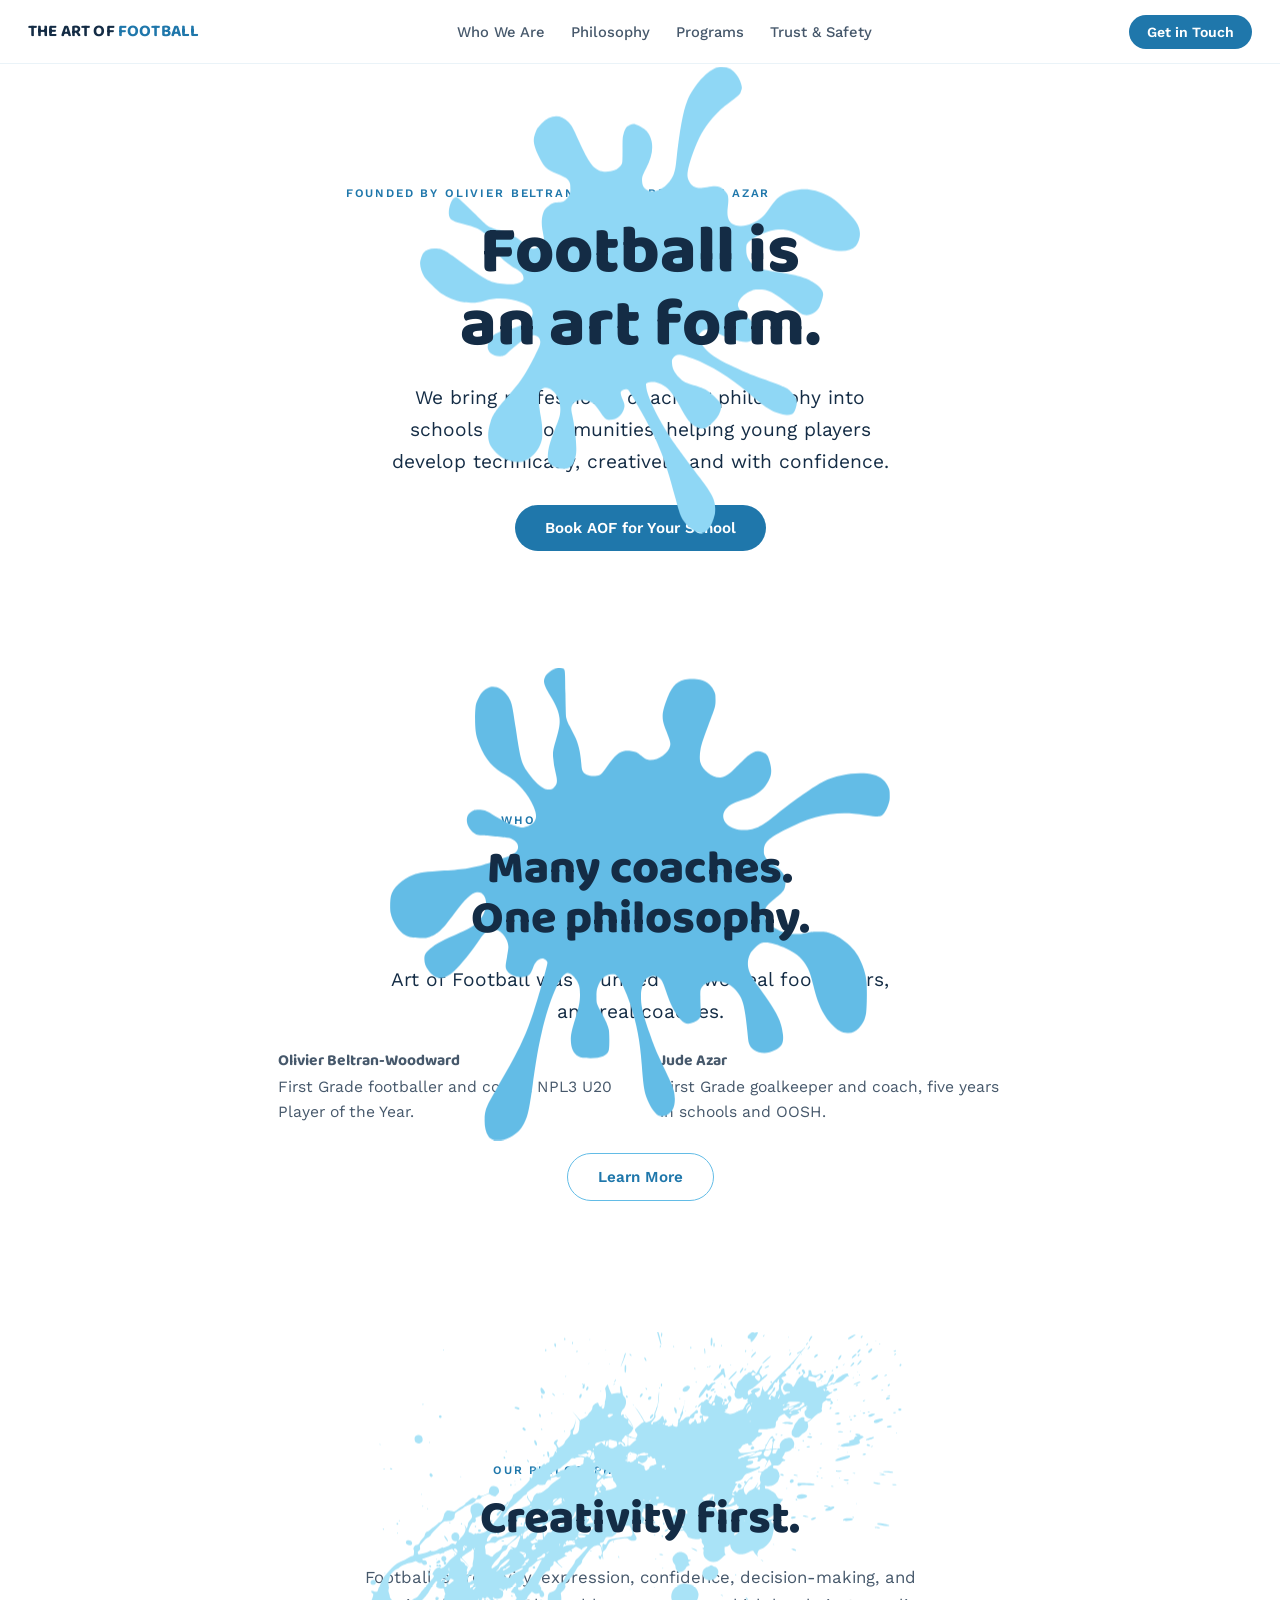
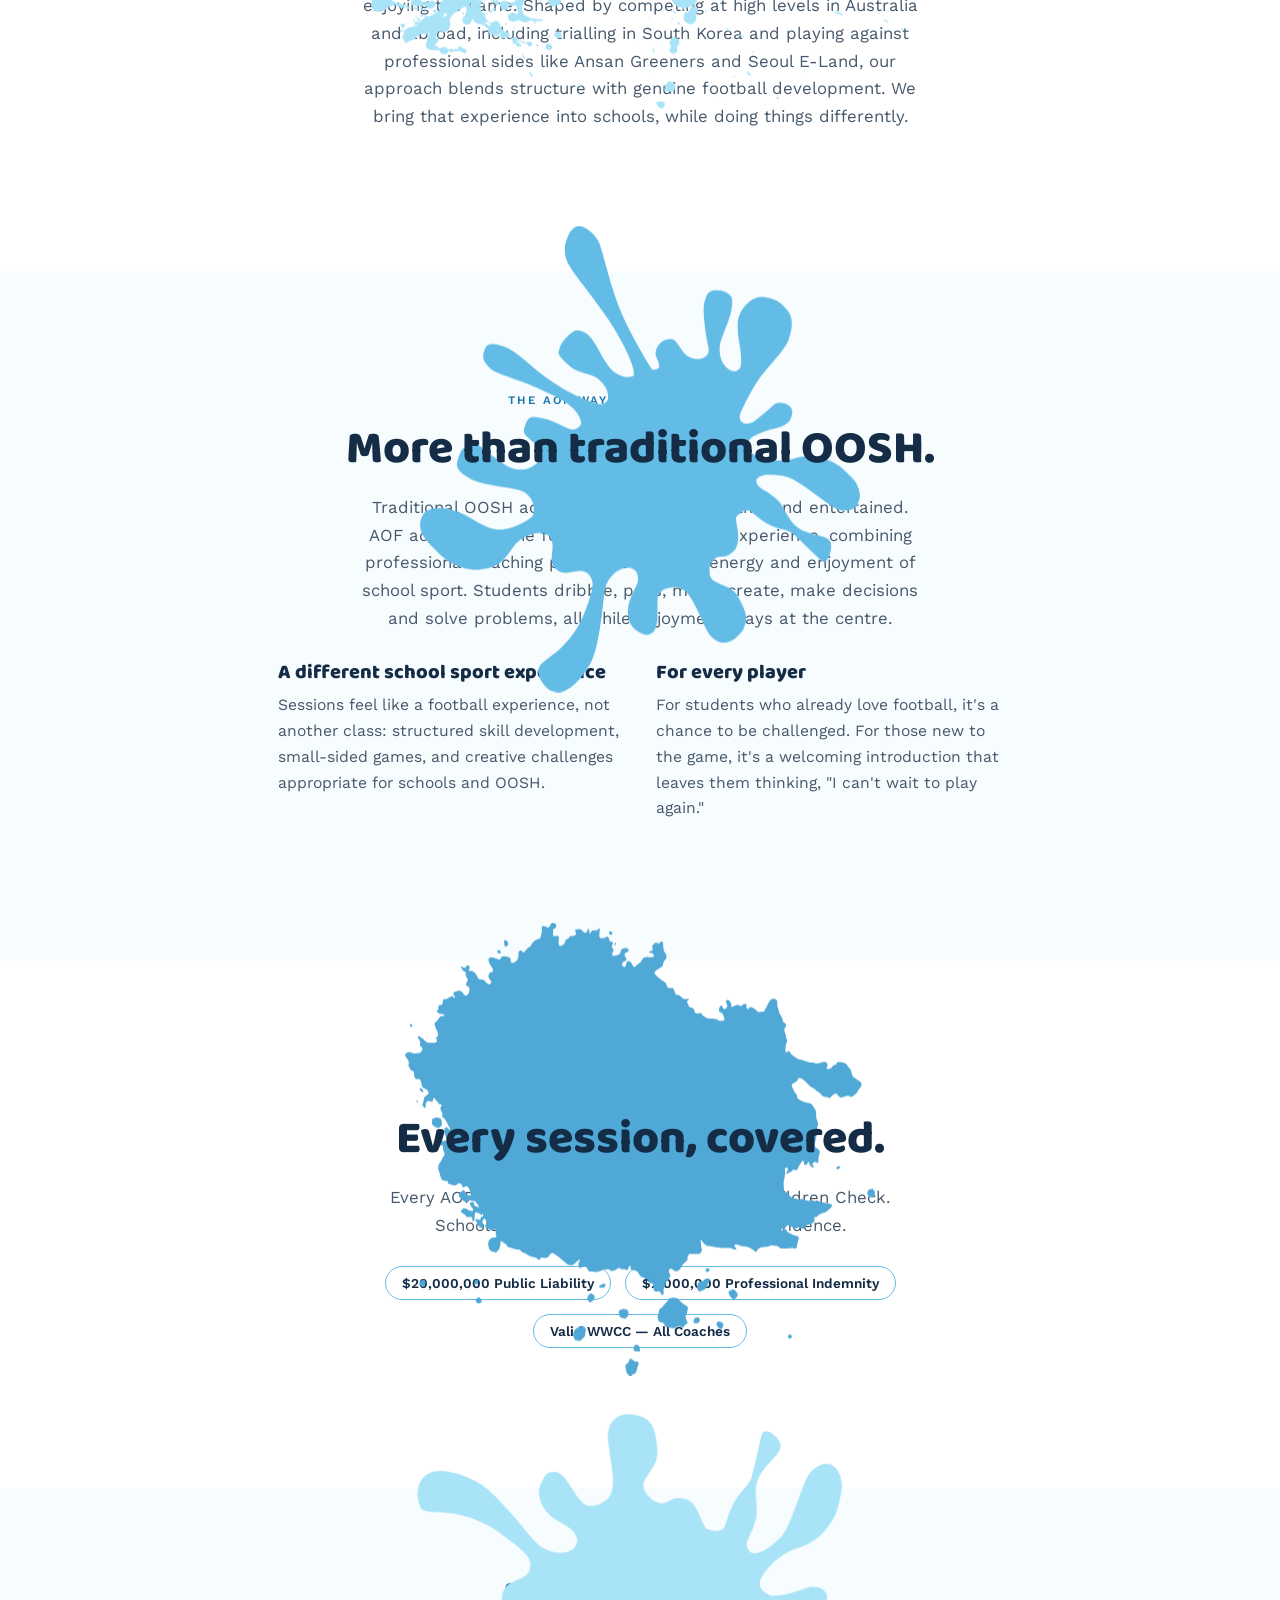
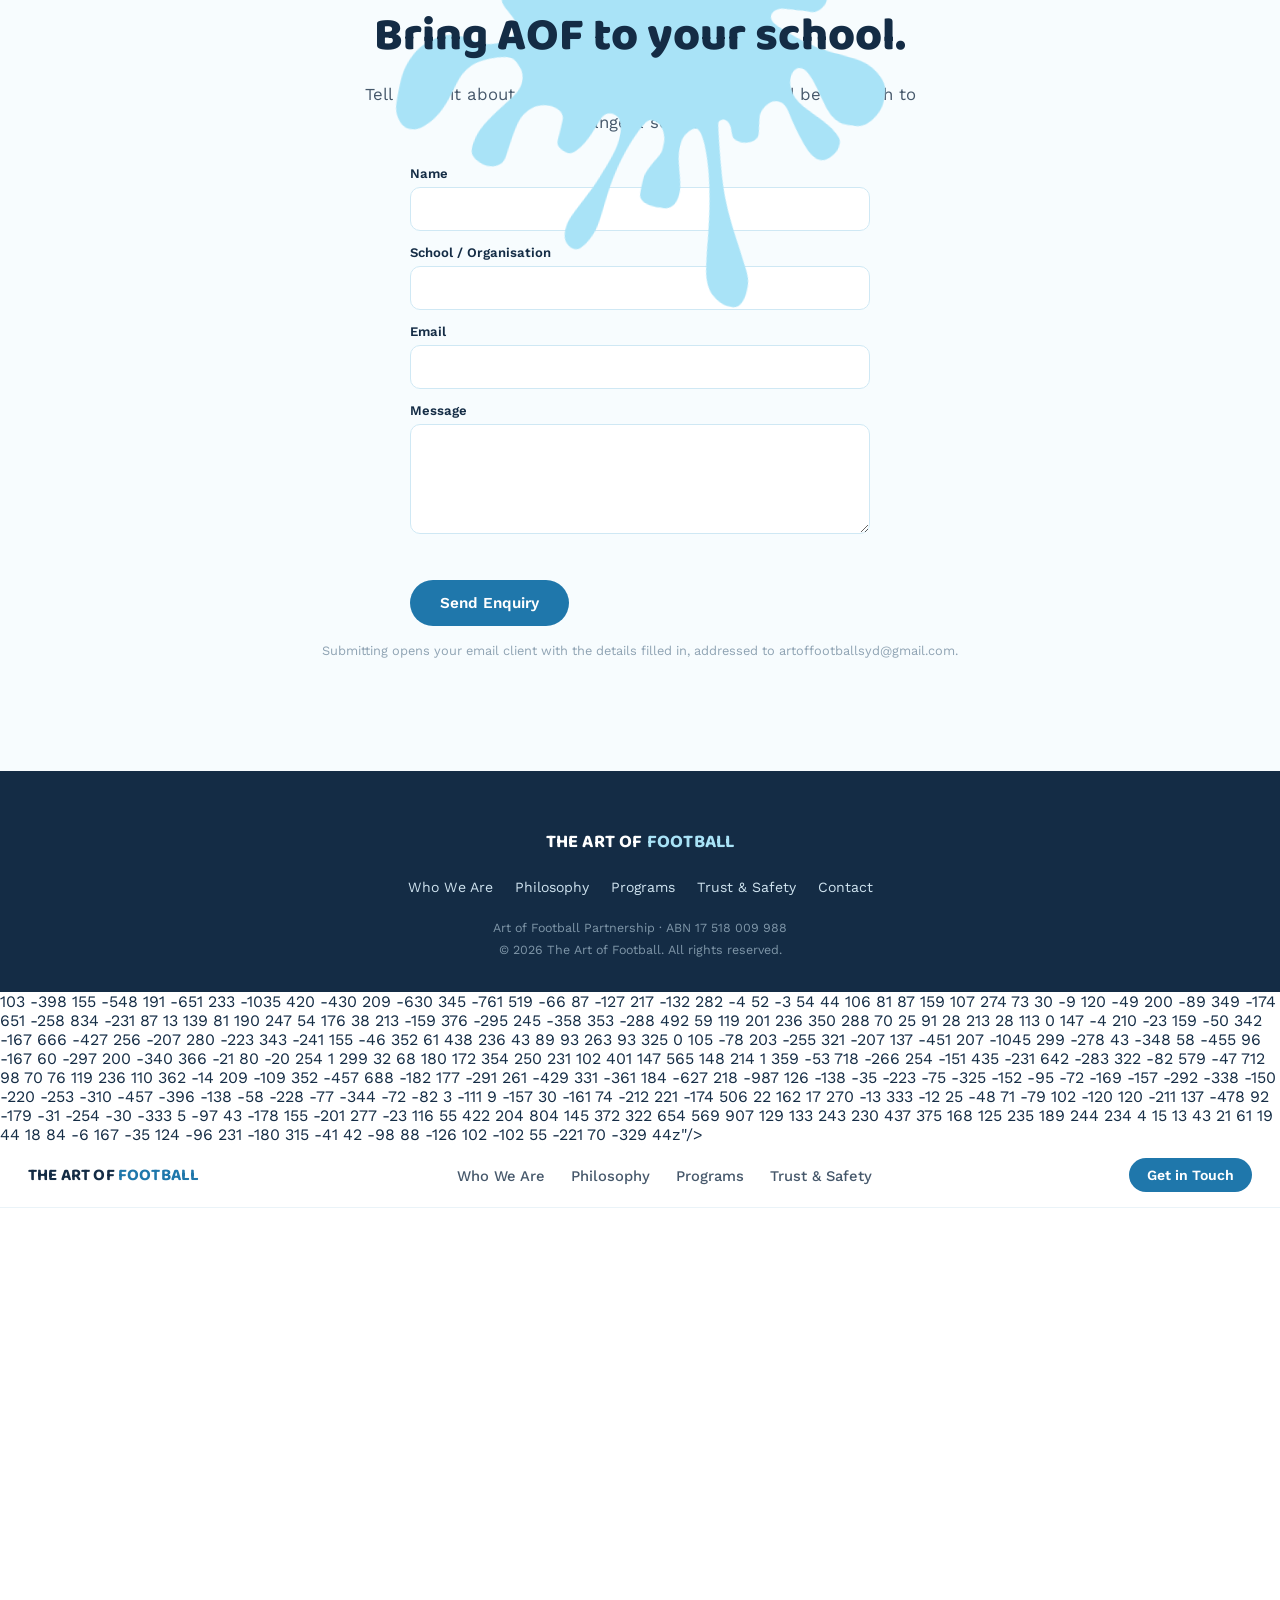
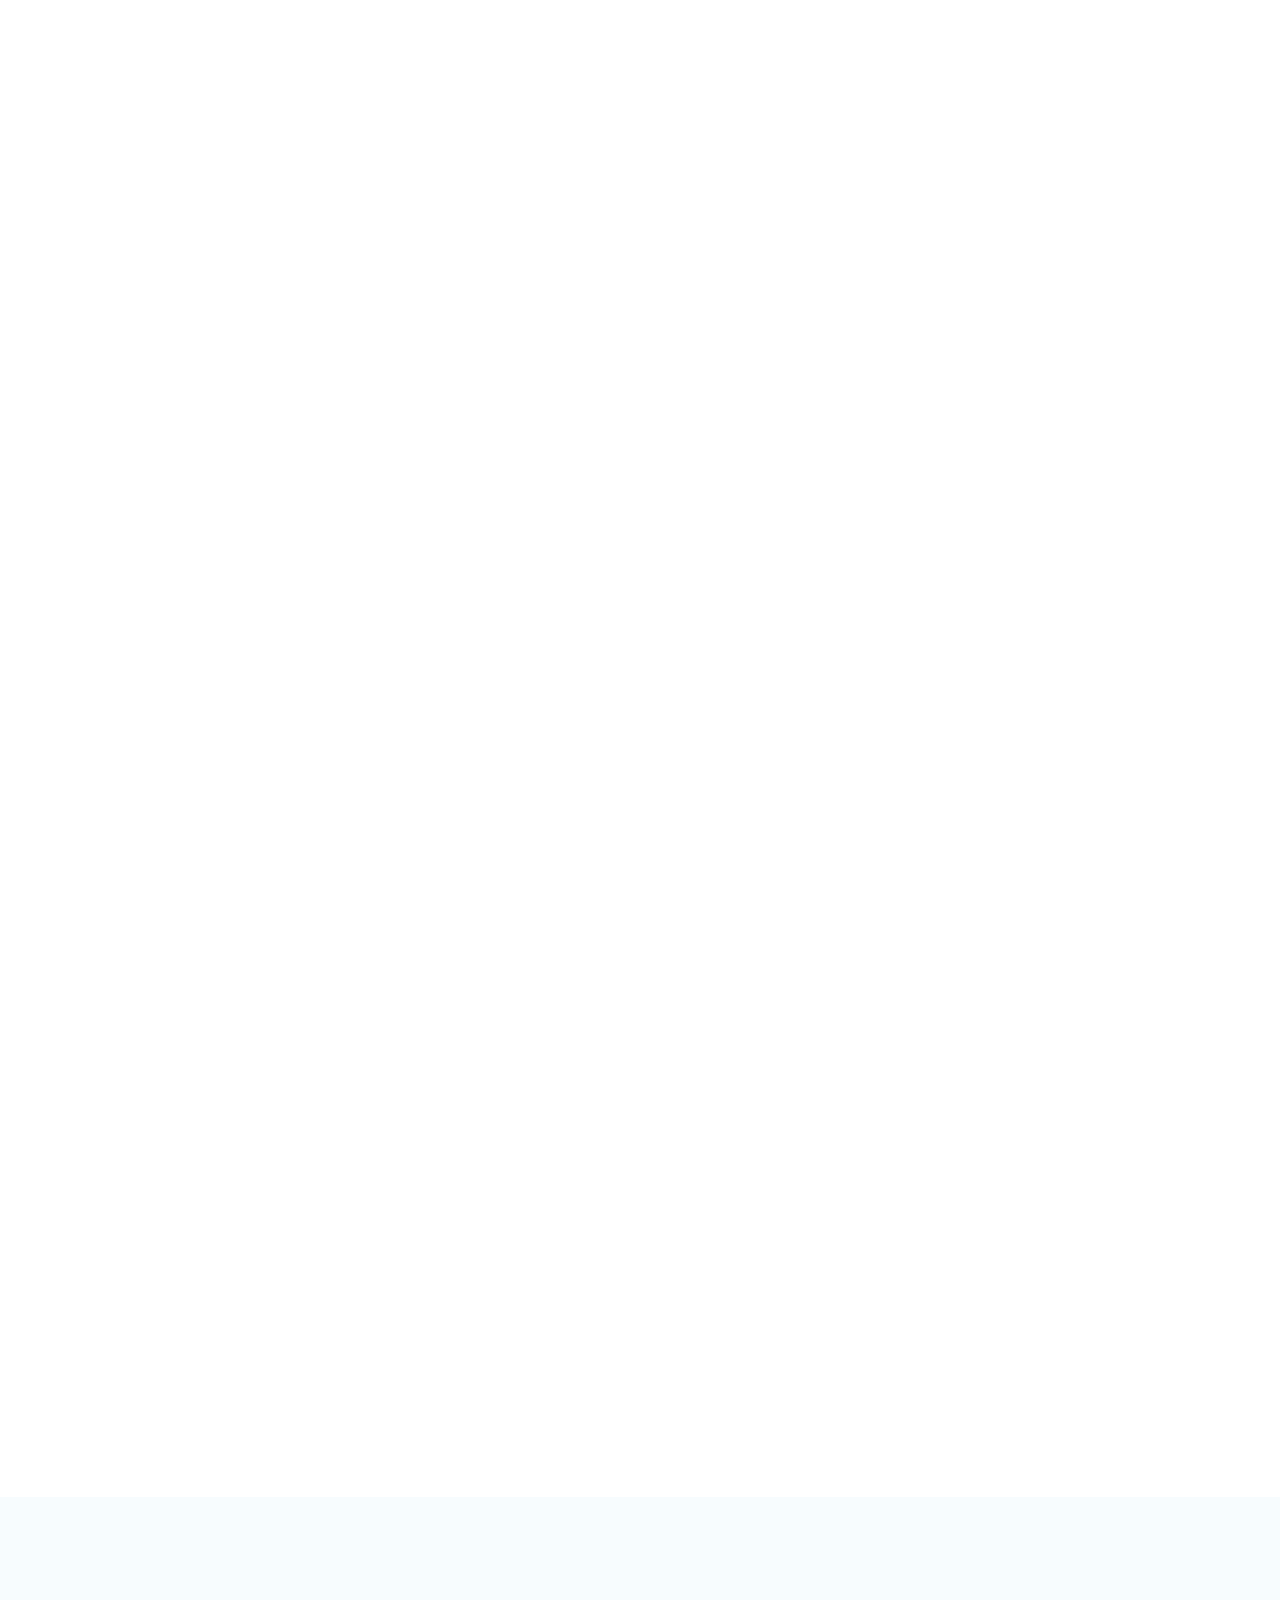
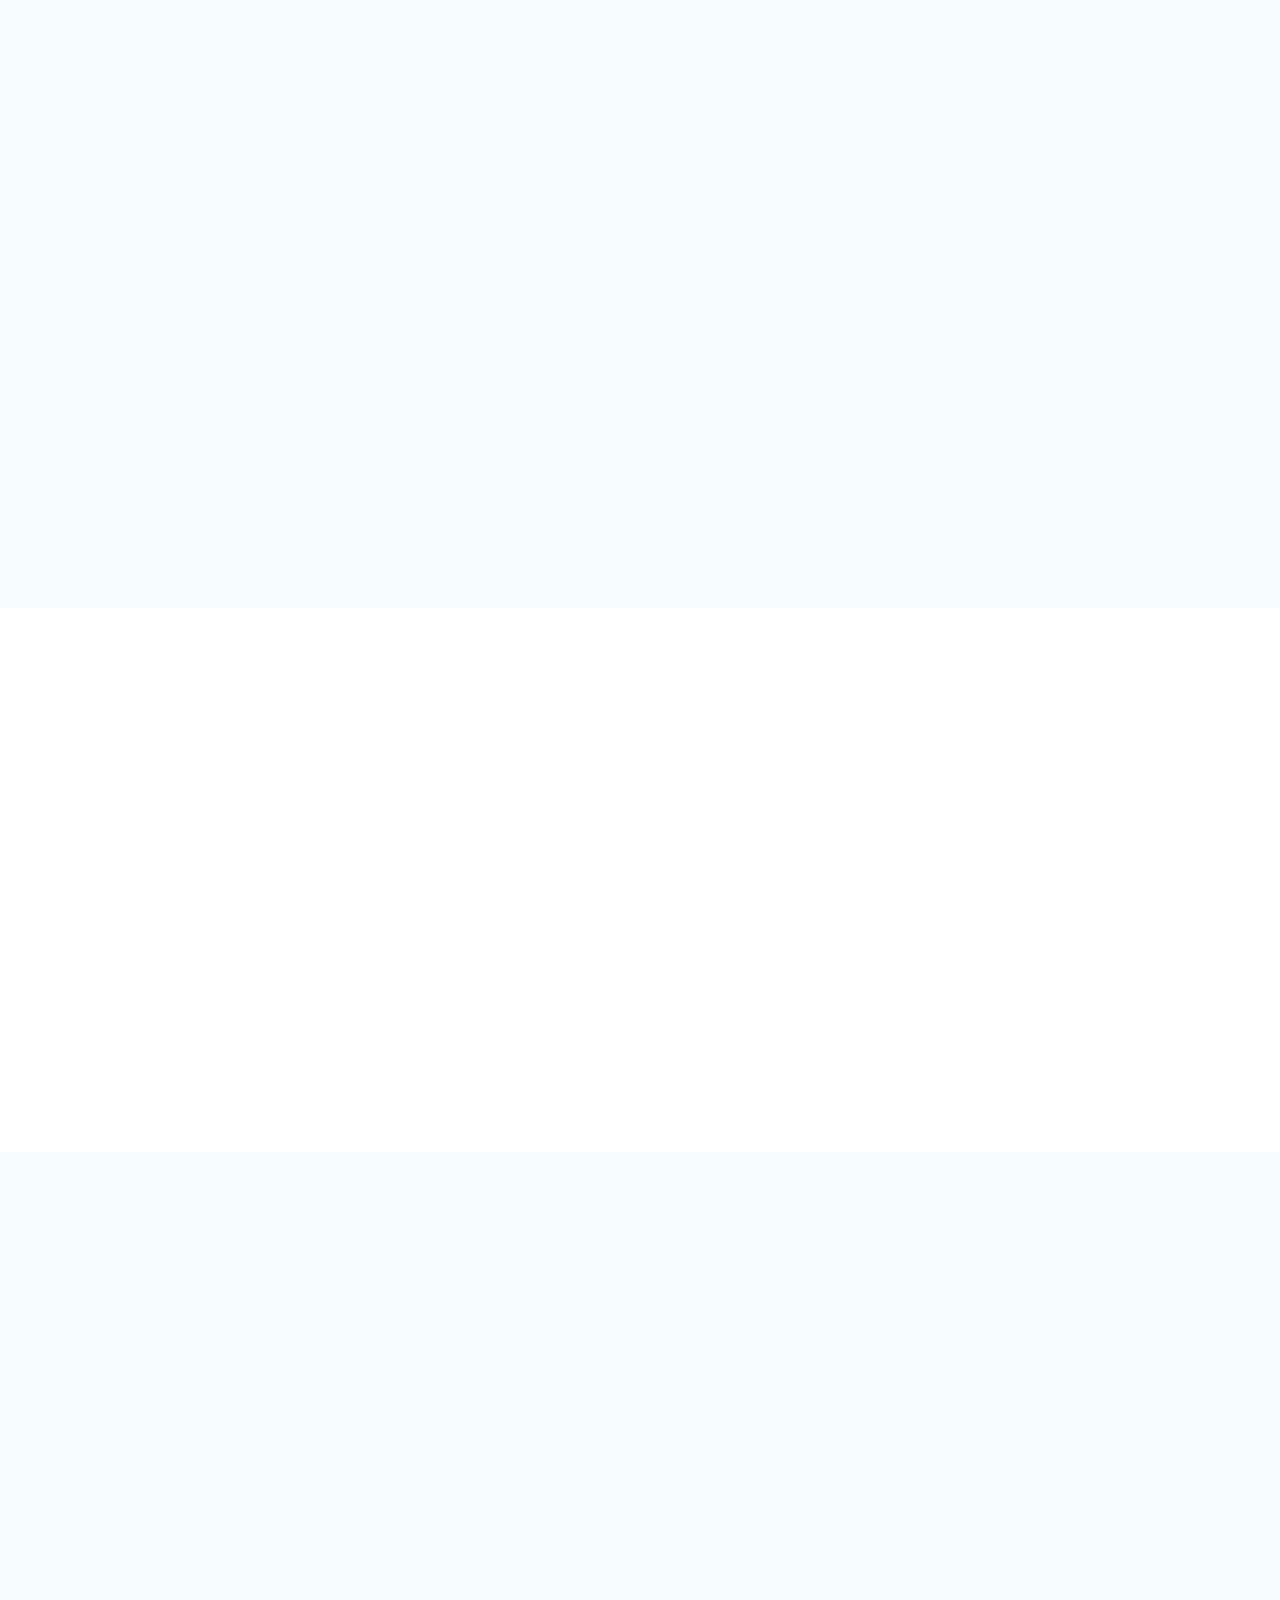
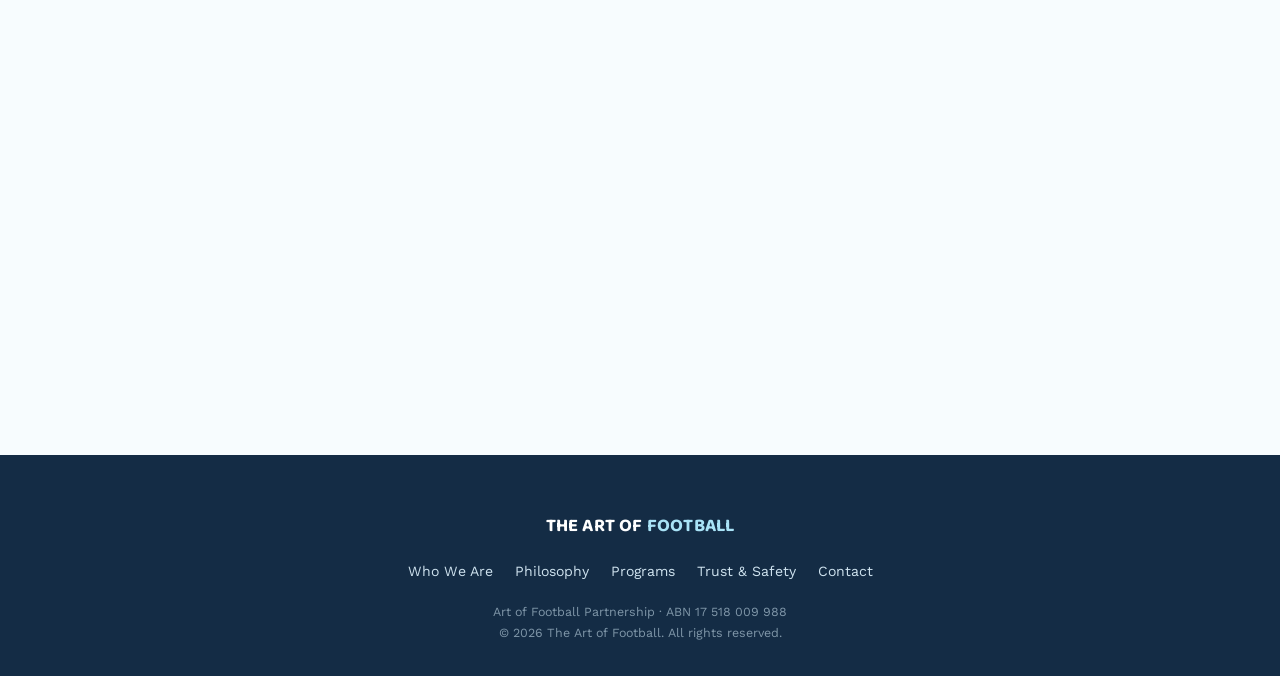
==== commit 78b1893f: "Update index.html" ====
--- a/index.html
+++ b/index.html
@@ -61,6 +61,1794 @@
 -235 314 -266 410 -337 177 -130 295 -188 487 -239 127 -34 232 -37 288 -8 53
 27 77 65 116 181 58 174 29 274 -123 425 -79 79 -100 94 -210 147 -68 33 -247
 103 -398 155 -548 191 -651 233 -1035 420 -430 209 -630 345 -761 519 -66 87
+-127 217 -132 282 -4 52 -3 54 44 106 81 87 159 107 274 73 30 -9 120 -49 200
+-89 349 -174 651 -258 834 -231 87 13 139 81 190 247 54 176 38 213 -159 376
+-295 245 -358 353 -288 492 59 119 201 236 350 288 70 25 91 28 213 28 113 0
+147 -4 210 -23 159 -50 342 -167 666 -427 256 -207 280 -223 343 -241 155 -46
+352 61 438 236 43 89 93 263 93 325 0 105 -78 203 -255 321 -207 137 -451 207
+-1045 299 -278 43 -348 58 -455 96 -167 60 -297 200 -340 366 -21 80 -20 254
+1 299 32 68 180 172 354 250 231 102 401 147 565 148 214 1 359 -53 718 -266
+254 -151 435 -231 642 -283 322 -82 579 -47 712 98 70 76 119 236 110 362 -14
+209 -109 352 -457 688 -182 177 -291 261 -429 331 -361 184 -627 218 -987 126
+-138 -35 -223 -75 -325 -152 -95 -72 -169 -157 -292 -338 -150 -220 -253 -310
+-457 -396 -138 -58 -228 -77 -344 -72 -82 3 -111 9 -157 30 -161 74 -212 221
+-174 506 22 162 17 270 -13 333 -12 25 -48 71 -79 102 -120 120 -211 137 -478
+92 -179 -31 -254 -30 -333 5 -97 43 -178 155 -201 277 -23 116 55 422 204 804
+145 372 322 654 569 907 129 133 243 230 437 375 168 125 235 189 244 234 4
+15 13 43 21 61 19 44 18 84 -6 167 -35 124 -96 231 -180 315 -41 42 -98 88
+-126 102 -102 55 -221 70 -329 44z"/>
+</g>
+<g id="splash-coach" transform="translate(0.000000,1211.000000) scale(0.100000,-0.100000)" stroke="none">
+<path d="M4265 12096 c-115 -37 -252 -142 -296 -227 -57 -112 -30 -207 142
+-495 154 -259 214 -408 228 -562 14 -158 -6 -275 -99 -582 -59 -198 -74 -285
+-66 -405 10 -140 32 -280 68 -420 41 -163 41 -249 2 -312 -16 -25 -46 -60 -67
+-77 -36 -28 -45 -31 -110 -31 -62 0 -80 5 -134 34 -134 72 -293 237 -434 450
+-135 204 -172 348 -279 1081 -94 646 -106 691 -216 846 -124 175 -299 256
+-456 210 -70 -20 -155 -83 -210 -156 -46 -62 -114 -199 -135 -275 -21 -73 -31
+-343 -22 -545 10 -205 30 -298 111 -501 143 -363 351 -599 690 -783 275 -149
+565 -484 698 -806 77 -186 78 -302 4 -389 -61 -71 -245 -148 -324 -135 -67 11
+-233 66 -329 108 -91 40 -169 83 -411 225 -163 95 -225 116 -345 116 -64 0
+-113 -5 -135 -14 -131 -55 -190 -158 -170 -299 11 -82 43 -143 113 -219 81
+-86 133 -109 267 -118 129 -7 581 -52 669 -66 105 -16 201 -80 242 -160 39
+-77 11 -175 -65 -231 -86 -64 -300 -146 -674 -257 -416 -125 -592 -154 -1132
+-191 -463 -32 -663 -59 -787 -105 -294 -111 -529 -331 -580 -544 -21 -90 -27
+-332 -10 -426 43 -232 215 -494 383 -583 101 -53 176 -66 369 -66 158 0 176 2
+251 27 44 15 109 45 145 68 144 93 219 174 476 519 291 390 446 537 587 556
+211 29 306 -265 176 -545 -111 -237 -278 -360 -763 -562 -346 -144 -529 -252
+-665 -393 -79 -81 -92 -112 -92 -219 0 -90 29 -173 92 -265 189 -272 398 -284
+666 -39 176 163 469 524 657 812 118 181 221 257 346 256 101 0 171 -32 245
+-113 86 -93 144 -229 144 -336 0 -37 -16 -150 -35 -251 -45 -236 -46 -283 -2
+-347 46 -69 116 -118 214 -150 72 -23 94 -26 166 -22 85 6 161 31 200 66 22
+20 68 109 87 167 67 211 224 305 335 201 27 -25 35 -41 35 -67 0 -63 -226
+-866 -352 -1249 -220 -671 -396 -1034 -982 -2033 -226 -385 -264 -484 -273
+-707 -8 -193 23 -336 96 -452 22 -34 44 -53 88 -74 52 -26 68 -29 153 -29 116
+1 194 20 315 80 163 80 275 191 359 355 92 180 126 332 221 1000 99 699 145
+963 226 1312 202 877 490 1538 669 1538 73 0 193 -111 252 -232 49 -99 62
+-170 62 -328 -1 -178 -25 -306 -113 -585 -100 -318 -122 -422 -122 -572 0
+-199 73 -358 190 -417 71 -36 143 -47 311 -47 284 0 431 63 471 201 19 61 19
+429 1 525 -18 93 -83 246 -187 434 -129 234 -130 238 -129 416 1 130 4 161 26
+232 66 216 219 351 390 341 64 -3 70 -6 112 -47 81 -79 228 -396 341 -736 160
+-479 246 -935 290 -1535 35 -483 59 -653 115 -822 71 -211 211 -428 311 -479
+57 -29 131 -25 205 10 156 74 219 197 216 426 -2 183 -35 281 -257 745 -225
+470 -269 575 -391 930 -171 495 -217 687 -218 915 -1 130 2 163 24 244 48 182
+112 267 220 290 81 18 131 14 188 -15 83 -41 125 -112 197 -334 119 -363 239
+-599 383 -752 73 -77 129 -108 194 -108 84 0 217 60 280 127 45 49 52 90 42
+263 -5 85 -9 227 -9 315 0 155 1 162 27 212 96 183 436 230 691 96 127 -67
+263 -214 326 -355 71 -156 116 -402 161 -873 11 -115 25 -232 31 -260 37 -166
+197 -275 405 -275 85 0 179 26 276 77 173 90 220 184 198 398 -35 338 -142
+549 -597 1183 -185 258 -222 318 -264 427 -57 146 -48 323 23 459 44 82 184
+223 260 260 48 24 69 28 136 27 133 -1 326 -59 537 -161 279 -135 423 -267
+534 -488 55 -110 91 -218 151 -463 97 -390 176 -586 333 -824 76 -115 240
+-278 322 -321 100 -53 158 -67 246 -62 102 6 182 45 260 125 111 114 162 220
+189 393 18 115 25 604 11 761 -14 153 -27 220 -77 374 -78 241 -181 415 -343
+576 -159 160 -366 289 -546 341 -70 20 -102 23 -255 23 -156 0 -190 -3 -315
+-30 -121 -25 -161 -29 -290 -29 -134 0 -160 3 -240 28 -149 45 -321 135 -404
+212 -98 91 -146 185 -145 288 0 131 71 231 271 384 131 99 201 169 232 229 50
+99 46 267 -9 380 -36 74 -101 135 -263 251 -133 95 -190 153 -224 230 -21 49
+-24 68 -21 142 8 201 108 301 515 512 598 310 1047 438 1542 438 172 0 315
+-13 561 -51 232 -36 341 -41 387 -16 65 35 131 140 184 298 30 86 33 104 33
+219 0 100 -5 136 -21 182 -63 180 -204 304 -398 352 -350 87 -902 12 -1276
+-174 -235 -117 -714 -452 -1214 -850 -374 -298 -501 -365 -739 -389 -207 -21
+-402 31 -515 137 -139 131 -134 319 12 447 90 79 192 124 497 220 173 55 344
+168 455 302 64 77 138 222 154 301 19 91 13 181 -19 307 -48 191 -77 233 -187
+276 -84 32 -171 30 -245 -5 -92 -44 -163 -103 -349 -293 -96 -98 -202 -202
+-236 -230 -80 -66 -175 -113 -245 -120 -201 -21 -467 178 -524 389 -20 76 -17
+223 6 337 28 140 86 313 221 668 159 417 164 436 163 598 0 112 -3 138 -24
+190 -64 167 -184 271 -370 321 -89 24 -319 25 -408 1 -226 -61 -344 -205 -475
+-583 -56 -161 -77 -259 -77 -359 0 -106 23 -195 96 -377 35 -86 73 -194 85
+-239 19 -73 20 -89 9 -137 -41 -182 -292 -363 -505 -362 -78 1 -118 20 -230
+110 -49 40 -108 81 -130 91 -52 23 -203 43 -276 36 -148 -13 -283 -128 -464
+-392 -159 -232 -176 -246 -315 -253 -158 -8 -273 39 -318 130 -18 37 -26 75
+-34 180 -24 312 -78 537 -174 723 -34 66 -89 173 -123 239 -57 111 -70 145
+-94 241 -5 22 -12 294 -16 605 -7 625 -5 610 -71 642 -41 21 -98 22 -155 4z"/>
+</g>
+<g id="splash-phil" transform="translate(0.000000,936.000000) scale(0.100000,-0.100000)" stroke="none">
+<path d="M6821 9290 c67 -237 72 -250 85 -237 7 7 -53 260 -68 290 -5 9 -15
+17 -23 17 -11 0 -10 -13 6 -70z"/>
+<path d="M8998 9301 c-40 -40 -49 -55 -46 -78 2 -24 9 -29 38 -33 33 -5 35 -7
+33 -43 -2 -25 2 -37 11 -37 28 0 133 135 154 198 9 27 9 34 -4 39 -8 3 -20 1
+-27 -6 -14 -14 -54 -15 -62 -1 -14 22 -50 8 -97 -39z"/>
+<path d="M6900 9280 c0 -27 4 -50 9 -50 10 0 24 77 16 91 -14 22 -25 5 -25
+-41z"/>
+<path d="M11445 9271 c-44 -18 -96 -50 -107 -66 -30 -42 32 -31 103 18 90 61
+92 85 4 48z"/>
+<path d="M9320 9259 c-17 -31 -7 -33 20 -4 19 20 20 25 7 25 -9 0 -21 -9 -27
+-21z"/>
+<path d="M11640 9241 c-13 -26 -13 -31 5 -31 12 0 35 28 35 44 0 14 -30 4 -40
+-13z"/>
+<path d="M10424 9195 c-32 -68 -27 -91 7 -39 68 103 64 94 40 94 -17 0 -28
+-13 -47 -55z"/>
+<path d="M9917 9233 c-4 -3 -7 -11 -7 -17 0 -6 5 -5 12 2 6 6 9 14 7 17 -3 3
+-9 2 -12 -2z"/>
+<path d="M4605 9200 c-8 -13 3 -50 16 -50 12 0 12 47 0 55 -5 3 -12 1 -16 -5z"/>
+<path d="M8084 9199 c-9 -15 -11 -166 -1 -175 15 -15 29 15 34 74 8 86 -9 139
+-33 101z"/>
+<path d="M5200 9170 c0 -5 5 -10 10 -10 6 0 10 5 10 10 0 6 -4 10 -10 10 -5 0
+-10 -4 -10 -10z"/>
+<path d="M11985 9140 c-3 -5 -1 -10 4 -10 6 0 11 5 11 10 0 6 -2 10 -4 10 -3
+0 -8 -4 -11 -10z"/>
+<path d="M4797 9113 c-11 -10 -8 -53 3 -53 6 0 10 14 10 30 0 31 -2 35 -13 23z"/>
+<path d="M10353 9076 c-29 -25 -26 -50 2 -26 17 14 39 50 31 50 -3 0 -18 -11
+-33 -24z"/>
+<path d="M8147 9083 c-10 -10 -8 -81 2 -87 12 -8 21 18 21 60 0 32 -8 42 -23
+27z"/>
+<path d="M11783 9068 c-26 -28 -29 -38 -9 -38 19 0 38 26 34 45 -2 14 -7 13
+-25 -7z"/>
+<path d="M4370 9046 c0 -36 23 -66 35 -46 4 6 4 27 1 46 -9 46 -36 46 -36 0z"/>
+<path d="M12075 9069 c-10 -15 3 -25 16 -12 7 7 7 13 1 17 -6 3 -14 1 -17 -5z"/>
+<path d="M6877 9034 c-4 -4 -7 -21 -7 -38 l1 -31 15 29 c15 26 8 56 -9 40z"/>
+<path d="M8327 9033 c-10 -9 -9 -23 2 -23 5 0 11 7 15 15 5 15 -5 20 -17 8z"/>
+<path d="M7190 9011 c0 -11 5 -23 10 -26 6 -3 10 3 10 14 0 11 -4 23 -10 26
+-5 3 -10 -3 -10 -14z"/>
+<path d="M10390 8974 c-12 -19 -20 -37 -17 -40 6 -6 57 54 57 67 0 20 -19 7
+-40 -27z"/>
+<path d="M7594 8986 c-4 -10 -2 -22 4 -28 8 -8 13 -7 18 6 4 10 2 22 -4 28 -8
+8 -13 7 -18 -6z"/>
+<path d="M10269 8946 c-25 -31 -50 -53 -57 -51 -8 3 -34 -9 -60 -27 -55 -38
+-38 -51 18 -14 22 15 40 25 40 22 0 -2 -30 -44 -67 -94 -66 -87 -257 -290
+-398 -422 -108 -101 -264 -278 -291 -331 -13 -26 -39 -59 -57 -73 -38 -29 -47
+-32 -47 -13 0 7 -9 23 -20 35 -16 17 -20 31 -15 60 l5 37 -15 -30 c-8 -16 -14
+-40 -15 -53 0 -12 -7 -39 -16 -60 -9 -20 -16 -46 -16 -57 2 -24 -15 -47 -48
+-65 -21 -11 -25 -11 -35 5 -5 10 -20 30 -32 45 -31 37 -29 46 10 59 49 16 102
+64 94 84 -14 37 -142 14 -194 -35 -28 -26 -29 -46 -5 -64 16 -12 16 -13 -4
+-14 -12 0 -33 -9 -46 -20 l-25 -19 -12 26 c-20 43 1 87 52 107 41 16 109 70
+252 200 39 35 89 81 113 101 38 34 55 65 34 65 -11 0 -52 -28 -84 -58 l-27
+-25 -11 29 c-6 16 -22 39 -36 52 -13 13 -24 28 -24 35 1 37 20 86 44 110 28
+28 35 57 13 57 -20 0 -41 -27 -76 -98 -58 -115 -126 -169 -161 -127 -16 19 -9
+45 16 61 18 13 24 12 47 -6 40 -32 45 -4 6 36 -18 19 -36 34 -40 34 -5 0 -14
+-12 -21 -27 -11 -23 -20 -28 -44 -26 -23 2 -38 -5 -59 -27 -16 -17 -34 -30
+-39 -30 -15 -1 -65 -48 -100 -94 -15 -20 -39 -42 -52 -48 -34 -16 -74 -89 -78
+-143 -2 -26 -6 -48 -8 -51 -3 -2 -21 11 -40 30 -25 25 -37 46 -41 75 -7 52
+-24 76 -43 60 -24 -20 -16 -58 20 -92 18 -18 45 -55 60 -83 23 -42 25 -55 17
+-78 -19 -49 -13 -85 18 -117 37 -36 97 -40 142 -8 27 19 29 19 30 2 1 -10 1
+-21 0 -25 0 -4 15 -10 35 -14 25 -5 40 -2 53 10 18 16 19 15 23 -14 5 -33 0
+-37 -22 -17 -7 6 -3 -1 9 -17 l22 -30 -26 -20 c-14 -12 -40 -50 -58 -86 -30
+-61 -35 -66 -82 -81 -27 -9 -63 -24 -80 -33 -16 -9 -34 -16 -39 -16 -5 0 -17
+-7 -26 -15 -9 -8 -41 -20 -71 -26 -48 -9 -61 -8 -115 13 -65 25 -79 40 -43 48
+12 3 24 11 26 17 3 7 -4 9 -16 6 -12 -3 -21 -1 -21 6 0 6 9 11 19 11 30 0 63
+48 56 81 -8 33 15 80 48 102 34 22 46 100 21 128 -22 24 -46 24 -67 1 -22 -24
+-21 -55 2 -76 45 -41 1 -108 -80 -121 -61 -10 -74 7 -49 64 11 24 20 49 20 55
+0 15 -91 76 -112 76 -8 0 -23 9 -33 20 -10 11 -22 20 -27 20 -12 0 -36 -57
+-43 -103 -4 -27 -13 -41 -30 -49 -14 -6 -27 -23 -30 -39 -8 -35 -21 -36 -58
+-6 l-27 22 39 56 c47 67 59 99 37 99 -17 0 -80 -64 -75 -76 2 -5 13 -7 24 -6
+19 3 19 2 4 -13 -13 -13 -21 -15 -37 -6 -35 18 -51 13 -93 -31 -23 -24 -38
+-38 -35 -31 4 6 2 14 -3 17 -11 7 -111 -100 -111 -120 0 -18 26 -6 54 25 28
+31 35 26 20 -16 -14 -40 -18 -113 -8 -150 3 -11 14 -23 25 -26 11 -3 19 -14
+19 -26 0 -17 -5 -21 -26 -19 -36 4 -55 -25 -32 -48 14 -14 20 -15 32 -4 14 11
+16 9 16 -9 0 -12 -4 -19 -10 -16 -6 4 -10 -9 -10 -33 0 -46 -11 -58 -62 -67
+-31 -6 -38 -4 -38 9 0 22 -32 86 -43 86 -5 0 -14 -13 -20 -30 -6 -16 -17 -30
+-25 -30 -7 0 -26 -14 -42 -32 -29 -31 -30 -31 -50 -13 -26 23 -25 47 2 95 19
+33 26 38 49 33 34 -6 69 26 69 63 0 31 17 49 49 51 42 3 55 54 18 77 -14 9
+-23 5 -47 -19 -45 -45 -62 -59 -92 -78 -14 -9 -29 -26 -33 -37 -4 -14 -15 -20
+-36 -20 -37 0 -76 -20 -107 -53 -13 -14 -36 -31 -52 -37 -15 -6 -32 -21 -38
+-33 -8 -16 -11 -18 -11 -6 -1 22 23 90 59 166 24 51 28 67 19 82 -9 14 -7 31
+10 81 11 35 21 71 20 79 0 9 -16 -31 -35 -88 -18 -57 -41 -115 -49 -128 -9
+-12 -13 -33 -10 -45 4 -17 -3 -33 -25 -57 -24 -25 -30 -40 -25 -58 3 -13 2
+-29 -2 -36 -4 -6 -8 -29 -8 -49 -2 -56 -15 -65 -72 -46 -43 13 -49 20 -41 46
+2 4 -2 8 -7 9 -6 2 -10 -5 -10 -14 0 -10 -16 -20 -45 -29 -68 -21 -77 -18 -49
+13 18 21 18 23 3 10 -15 -12 -30 -15 -53 -11 -45 9 -47 20 -11 54 36 34 34 59
+-7 100 -21 21 -23 21 -12 4 7 -12 9 -29 5 -40 -6 -16 -10 -12 -23 21 -8 22
+-17 50 -20 63 -7 30 -29 28 -47 -5 -32 -63 -121 -123 -180 -123 -19 0 -23 -4
+-19 -20 3 -13 -1 -22 -12 -26 -22 -9 -43 12 -30 30 6 7 32 42 59 77 45 59 48
+67 42 107 -5 34 0 56 23 107 33 73 57 213 64 375 6 146 -10 65 -22 -113 -8
+-110 -14 -144 -30 -171 -12 -18 -21 -42 -21 -52 0 -11 -10 -35 -21 -54 -14
+-23 -21 -52 -22 -85 0 -42 -6 -57 -35 -94 -44 -55 -132 -99 -166 -83 -13 5
+-34 34 -49 64 -37 75 -137 225 -186 278 -37 40 -36 37 10 -23 54 -72 179 -282
+179 -303 0 -6 -14 -17 -31 -25 -17 -7 -53 -33 -78 -59 -26 -26 -59 -55 -74
+-65 -37 -24 -36 -69 3 -115 17 -19 30 -40 30 -47 0 -18 -32 -83 -41 -83 -27 0
+-171 54 -176 66 -3 9 14 31 46 60 28 25 51 54 51 64 0 11 5 22 10 25 34 21 -6
+115 -106 250 -48 66 -112 133 -74 79 8 -12 25 -36 38 -53 21 -28 22 -31 5 -31
+-10 0 -33 9 -50 20 -28 17 -32 23 -27 50 8 37 -17 51 -46 25 -11 -10 -20 -14
+-21 -9 -3 29 4 79 12 82 5 2 9 9 9 16 0 7 12 23 26 37 88 81 99 246 20 318
+-18 17 -26 35 -26 58 0 41 -29 171 -39 177 -4 3 -13 1 -19 -3 -10 -6 -11 -22
+-3 -72 16 -97 18 -92 -41 -85 -38 4 -68 1 -106 -13 -37 -13 -54 -15 -60 -7
+-13 17 -70 158 -76 189 -9 37 -18 34 -50 -15 -26 -40 -27 -44 -15 -88 19 -66
+17 -187 -3 -236 -9 -23 -14 -44 -11 -47 3 -3 0 -38 -7 -77 -13 -77 -28 -94
+-60 -65 -17 16 -18 20 -5 38 8 12 15 26 15 31 0 6 -7 0 -16 -12 -8 -12 -21
+-22 -28 -22 -19 0 -46 34 -46 57 0 11 -7 26 -15 33 -12 10 -23 7 -60 -14 -46
+-27 -75 -68 -75 -106 0 -29 -23 -70 -58 -104 -17 -15 -36 -41 -42 -56 -11 -26
+-133 -110 -160 -110 -5 0 -10 -4 -10 -10 0 -21 -26 -9 -48 23 -12 17 -54 66
+-92 107 l-71 75 86 -104 c47 -57 88 -115 91 -128 6 -22 3 -63 -12 -200 -8 -69
+-55 -123 -108 -123 -35 0 -36 1 -36 36 0 19 5 45 12 57 18 32 45 144 52 212
+l6 60 -14 -65 c-20 -93 -41 -140 -83 -178 -30 -28 -34 -38 -29 -63 8 -44 -15
+-91 -79 -158 -30 -32 -55 -64 -55 -72 0 -28 -41 -80 -87 -109 -26 -17 -52 -30
+-57 -30 -6 1 -22 23 -34 51 l-24 49 21 41 c18 33 19 41 6 45 -18 7 -52 -17
+-76 -52 -18 -27 -17 -28 17 -68 40 -47 51 -78 36 -110 -6 -15 -7 -28 0 -40 7
+-12 7 -21 -1 -29 -8 -8 -11 -6 -11 6 0 35 -28 17 -35 -22 -6 -39 -41 -91 -61
+-91 -5 0 -22 -6 -36 -12 -24 -12 -26 -17 -21 -54 6 -45 -13 -74 -47 -74 -11 0
+-24 -9 -30 -20 -11 -21 -40 -28 -40 -10 0 30 -63 -20 -104 -83 -20 -30 -47
+-35 -66 -12 -18 22 -30 18 -30 -8 0 -13 -13 -34 -31 -50 l-31 -27 -26 25 c-13
+14 -31 25 -38 25 -22 0 -16 -8 16 -25 32 -17 50 -59 31 -78 -6 -6 -11 -30 -11
+-53 0 -43 -25 -69 -41 -42 -7 10 -11 10 -21 0 -9 -9 -9 -15 -1 -23 9 -9 -2
+-27 -39 -73 -58 -69 -175 -180 -228 -216 -19 -13 -48 -35 -63 -49 -15 -14 -35
+-26 -44 -26 -11 0 -21 -16 -29 -49 -8 -31 -25 -62 -49 -86 -19 -20 -33 -39
+-29 -43 3 -3 -3 -19 -15 -35 -12 -17 -21 -34 -21 -39 0 -4 -9 -19 -19 -32 -16
+-21 -19 -22 -25 -5 -5 13 5 29 34 59 38 38 56 71 26 46 -7 -6 -21 -8 -31 -5
+-13 5 -16 2 -13 -13 4 -25 -19 -53 -44 -53 -36 0 -58 -19 -58 -51 0 -23 -10
+-40 -36 -64 -19 -19 -41 -39 -47 -45 -7 -6 -22 -21 -34 -32 -25 -24 -30 -54
+-10 -61 16 -6 47 11 47 26 0 7 9 18 20 25 11 7 20 19 20 27 0 21 59 85 78 85
+11 0 2 -14 -26 -43 -24 -24 -47 -59 -52 -78 -6 -21 -40 -69 -84 -118 -41 -45
+-78 -91 -81 -102 -4 -10 -10 -19 -15 -19 -20 0 -69 53 -80 85 -6 19 -18 35
+-26 35 -11 0 -6 -16 17 -62 29 -58 31 -67 23 -118 -8 -48 -13 -57 -40 -71 -18
+-8 -46 -27 -64 -42 -17 -15 -43 -27 -56 -27 -14 0 -36 -7 -49 -16 -16 -10 -34
+-14 -53 -9 -16 3 -40 1 -55 -4 -18 -7 -27 -7 -30 2 -3 8 -11 6 -25 -7 -20 -18
+-22 -18 -49 2 -16 11 -44 24 -63 30 -32 8 -35 12 -32 43 1 19 21 71 44 117 36
+72 45 82 63 78 32 -8 65 20 65 54 0 16 -5 32 -11 35 -15 10 22 33 79 50 129
+39 172 191 77 274 -72 63 -161 62 -232 -2 -30 -28 -35 -40 -40 -94 -5 -51 -2
+-69 16 -103 31 -61 28 -94 -18 -149 -47 -57 -61 -83 -61 -114 0 -30 -19 -87
+-30 -87 -4 0 -17 21 -29 47 -19 45 -20 45 -15 13 4 -19 9 -39 12 -45 26 -43
+-13 -150 -77 -213 -23 -22 -41 -44 -41 -49 0 -11 -32 -43 -43 -43 -3 0 1 12 9
+27 48 94 -36 195 -124 149 -39 -20 -52 -44 -52 -94 0 -58 43 -102 99 -102 l40
+0 -21 -37 c-12 -21 -23 -40 -25 -42 -1 -2 -11 3 -21 12 -28 25 -60 21 -99 -13
+-18 -16 -38 -30 -43 -30 -6 0 -29 -9 -53 -19 -63 -28 -74 -30 -86 -18 -8 8
+-14 9 -19 1 -4 -5 -23 -16 -42 -24 -19 -7 -39 -18 -45 -24 -14 -15 -105 -46
+-136 -46 -14 0 -31 6 -38 13 -10 10 -15 8 -26 -6 -14 -19 -74 -39 -190 -63
+-88 -18 -82 -19 -90 13 -5 22 -1 32 25 56 30 28 32 33 26 79 -7 47 -6 49 42
+101 26 28 58 65 71 82 12 16 46 41 74 55 36 17 57 36 69 58 15 31 66 88 152
+172 19 19 62 61 94 93 42 40 67 58 88 59 27 2 43 2 122 6 21 1 45 13 69 35 32
+30 37 41 41 91 5 63 18 78 117 130 28 15 69 42 92 60 23 19 63 42 90 51 83 31
+176 79 185 98 4 9 12 25 17 35 5 11 21 17 42 18 19 1 42 2 51 3 10 0 24 14 32
+29 11 22 34 36 95 60 91 36 104 38 121 17 7 -8 37 -22 66 -31 l54 -15 45 44
+c37 37 45 51 45 80 0 75 -51 126 -127 129 -72 2 -113 -46 -113 -133 0 -36 -3
+-39 -47 -59 -97 -43 -134 -53 -158 -40 -32 17 -65 4 -71 -30 -8 -36 -43 -53
+-69 -34 -32 24 -53 16 -129 -51 -41 -35 -76 -61 -79 -57 -2 4 -2 1 -1 -5 4
+-17 -27 -45 -89 -79 -29 -15 -76 -47 -105 -71 -64 -52 -86 -59 -134 -38 -21 8
+-55 15 -77 15 -34 0 -44 -5 -70 -39 -17 -21 -31 -43 -31 -47 0 -5 -10 -40 -21
+-79 -21 -68 -56 -115 -87 -115 -7 0 -34 -21 -59 -46 -26 -25 -63 -54 -82 -64
+-20 -10 -52 -35 -71 -55 -19 -20 -54 -45 -77 -55 -42 -19 -56 -37 -68 -93 -3
+-16 -25 -50 -49 -75 -24 -26 -51 -63 -61 -82 -26 -53 -45 -70 -77 -70 -52 0
+-101 -82 -69 -115 5 -6 6 -39 2 -75 -6 -65 -6 -65 -41 -71 -19 -3 -69 -26
+-110 -51 -41 -25 -86 -49 -100 -53 -14 -4 -45 -19 -70 -34 -24 -14 -63 -35
+-86 -46 -62 -30 -298 -290 -331 -363 -13 -32 -43 -93 -65 -137 -23 -44 -44
+-96 -47 -115 -8 -48 -44 -61 -100 -36 -21 10 -44 15 -50 12 -19 -12 -12 -43
+15 -61 22 -14 25 -21 19 -51 -3 -19 -14 -54 -24 -78 -15 -33 -18 -62 -16 -132
+2 -49 3 -92 4 -95 1 -4 22 -23 48 -43 40 -31 54 -36 99 -36 74 0 180 40 222
+84 20 22 49 40 75 46 23 6 56 16 73 21 42 13 60 11 73 -5 7 -8 27 -18 44 -21
+18 -4 40 -15 50 -23 17 -16 20 -15 32 1 15 21 29 22 21 2 -11 -28 23 -28 47 0
+l23 28 22 -37 c22 -38 51 -47 71 -22 16 20 3 45 -28 52 -53 12 -61 16 -61 29
+0 17 -34 28 -60 20 -13 -4 -34 2 -56 15 -27 17 -44 21 -74 16 -22 -3 -41 -2
+-45 4 -3 5 -26 18 -50 29 -25 11 -45 24 -45 29 0 5 -11 21 -25 36 -14 15 -25
+39 -25 54 0 15 -9 51 -19 79 -16 43 -17 60 -9 93 8 30 8 56 -1 93 -10 45 -8
+63 10 137 12 47 27 97 35 111 21 43 104 120 149 139 22 9 47 25 55 34 24 31
+170 97 244 112 39 8 90 22 113 30 41 16 42 16 77 -11 29 -22 42 -26 70 -21 25
+5 35 3 39 -8 3 -8 17 -22 30 -31 21 -14 28 -14 60 0 34 14 35 16 26 47 -11 41
+-36 60 -71 55 -25 -3 -38 8 -38 32 0 4 35 18 78 30 42 13 111 36 152 52 109
+41 172 57 177 42 3 -8 11 -7 31 3 15 8 39 14 55 14 17 0 27 5 27 14 0 8 17 20
+37 27 21 6 59 22 85 35 60 30 76 30 90 -1 6 -14 15 -25 20 -25 9 0 67 -61 68
+-71 0 -3 -40 -37 -89 -77 -61 -48 -108 -97 -146 -150 -64 -89 -120 -126 -156
+-104 -51 32 -129 -13 -169 -97 l-24 -53 23 -18 c35 -26 26 -41 -144 -234 -71
+-81 -139 -162 -150 -179 -11 -18 -25 -38 -32 -45 -7 -7 -20 -26 -30 -43 -13
+-22 -30 -34 -61 -42 -29 -8 -56 -25 -79 -51 -30 -33 -34 -43 -29 -74 10 -64
+18 -67 202 -69 165 -1 165 -2 185 -27 33 -42 51 -47 100 -29 56 21 89 50 89
+79 0 13 4 26 10 29 5 3 -6 22 -25 40 -29 29 -42 35 -78 35 -30 0 -55 -8 -78
+-23 -31 -21 -38 -22 -64 -11 -17 7 -52 14 -80 14 -43 1 -47 3 -30 13 45 27
+139 137 190 222 72 120 146 226 167 239 28 17 47 -8 25 -32 -27 -29 -22 -88 8
+-108 34 -22 86 -33 114 -22 28 10 50 -13 51 -50 0 -13 7 -37 16 -53 13 -25 13
+-33 2 -46 -7 -9 -13 -36 -14 -60 -1 -36 -7 -51 -35 -79 -19 -20 -44 -40 -56
+-44 -12 -5 -24 -21 -28 -39 -4 -17 -13 -31 -21 -31 -8 0 -14 -7 -14 -15 0 -9
+9 -15 24 -15 31 0 40 -14 26 -37 -5 -10 -14 -30 -20 -45 -22 -62 -240 -178
+-280 -149 -26 19 -40 23 -56 17 -13 -5 -14 -9 -5 -20 10 -11 2 -24 -39 -62
+-28 -26 -65 -58 -83 -71 -31 -23 -32 -23 -39 -3 -15 40 -88 10 -88 -36 0 -35
+26 -41 56 -14 26 26 32 16 10 -16 -11 -15 -23 -20 -44 -16 -21 3 -36 -2 -51
+-17 -12 -12 -26 -19 -32 -16 -23 15 -88 -7 -123 -42 -34 -34 -38 -35 -85 -29
+-53 7 -86 -10 -75 -39 9 -23 55 -19 61 5 4 14 14 20 33 20 l28 0 -19 -37 c-10
+-21 -17 -45 -14 -54 6 -17 -13 -43 -37 -52 -9 -3 -7 -10 8 -20 11 -9 26 -34
+34 -57 12 -37 41 -70 62 -70 4 0 19 11 33 24 14 14 45 27 68 31 51 8 99 38
+179 111 42 39 64 54 76 49 9 -4 45 -9 79 -12 58 -5 63 -4 88 23 l27 29 -8 -30
+c-4 -17 -18 -54 -30 -84 -13 -29 -24 -65 -24 -80 0 -14 -7 -47 -17 -73 -20
+-56 -8 -96 42 -134 29 -22 43 -24 149 -28 l117 -3 19 -30 c26 -43 58 -63 101
+-63 39 0 89 31 89 55 0 23 19 27 42 11 28 -20 62 -20 78 -1 9 11 16 12 26 4
+15 -12 91 -3 111 13 7 6 14 4 20 -6 9 -16 86 -46 118 -46 28 0 45 19 45 50 0
+20 -9 31 -37 45 -21 11 -42 19 -48 20 -5 0 -19 11 -31 24 -29 34 -72 23 -81
+-20 -6 -29 -8 -31 -40 -26 -20 4 -43 1 -54 -6 -14 -9 -21 -9 -31 1 -15 15 -49
+15 -82 1 -23 -11 -28 -8 -55 20 -38 40 -98 45 -154 13 -27 -16 -29 -16 -45 5
+-9 12 -36 29 -60 38 -23 10 -42 18 -42 19 0 1 19 23 43 48 54 58 76 113 54
+135 -14 14 -18 13 -40 -11 -13 -14 -27 -26 -30 -26 -7 0 40 149 52 164 8 10
+25 10 71 3 52 -8 67 -7 118 12 71 27 89 54 101 148 7 56 6 71 -7 86 -15 16
+-15 21 1 50 9 18 21 45 27 60 6 16 19 31 30 34 11 3 20 13 20 23 0 21 24 43
+67 59 18 7 38 20 44 28 11 13 59 46 142 97 27 17 30 17 49 0 16 -15 19 -28 15
+-74 -5 -62 -27 -128 -49 -144 -30 -22 -55 -89 -46 -123 11 -41 61 -83 99 -83
+61 0 119 53 119 109 0 30 16 34 34 6 39 -59 96 -95 160 -100 58 -4 124 -37
+169 -83 31 -32 37 -44 31 -66 -16 -63 28 -106 110 -106 21 0 36 -6 40 -15 6
+-17 51 -20 61 -5 3 6 15 10 26 10 10 0 19 5 19 10 0 6 5 10 10 10 6 0 10 -11
+10 -25 0 -30 41 -75 68 -75 11 0 31 9 44 20 25 19 25 19 99 -5 80 -27 105 -55
+92 -104 -9 -36 24 -53 51 -25 12 12 16 12 18 2 0 -7 2 -17 3 -23 2 -5 3 -16 4
+-22 2 -19 55 -43 72 -32 8 4 22 6 32 3 24 -8 35 25 14 41 -10 7 -17 16 -17 20
+0 15 -35 34 -62 35 -31 0 -36 11 -14 29 19 16 110 -10 144 -42 17 -15 26 -18
+29 -9 3 6 15 12 29 12 17 0 29 -10 43 -39 30 -57 84 -62 111 -11 11 21 -1 57
+-24 72 -16 11 -54 10 -74 -3 -14 -9 -37 -6 -104 15 -47 14 -94 26 -103 26 -10
+0 -32 17 -51 37 -28 30 -41 37 -79 39 -24 2 -47 -2 -51 -7 -5 -9 -57 -4 -76 8
+-4 2 2 13 12 23 26 26 25 65 -1 91 -17 17 -28 19 -64 14 -40 -6 -44 -5 -47 15
+-2 13 -10 26 -18 30 -52 24 -55 28 -58 70 -3 42 -34 103 -67 130 -27 22 -79
+17 -125 -14 -49 -32 -64 -28 -126 32 -40 39 -54 69 -54 115 0 40 -6 47 -53 76
+-21 13 -43 35 -48 50 -19 50 10 271 41 304 4 4 13 1 20 -8 18 -22 61 -19 67 5
+3 11 10 20 15 20 21 0 49 -23 58 -46 6 -15 26 -32 55 -44 31 -13 46 -27 51
+-44 6 -25 64 -85 64 -66 0 5 8 10 19 10 10 0 21 9 24 20 3 11 12 20 21 20 12
+0 16 -10 16 -38 0 -28 9 -50 32 -80 28 -36 38 -42 70 -42 54 0 84 17 104 61
+23 51 38 64 54 44 16 -20 45 -19 77 2 24 16 26 16 39 -2 8 -10 14 -25 14 -32
+0 -8 9 -31 20 -53 19 -38 28 -120 13 -120 -4 0 -31 10 -60 22 -46 19 -57 20
+-93 9 -71 -21 -100 -96 -61 -155 40 -60 93 -70 185 -35 l56 22 59 -27 c70 -31
+104 -33 153 -7 52 28 128 33 128 8 0 -7 13 -26 30 -42 28 -27 30 -27 30 -8 0
+11 -7 26 -15 33 -9 7 -13 15 -11 18 3 2 48 4 100 3 52 -1 96 2 99 6 14 22 -17
+31 -138 41 -72 6 -144 16 -160 22 -62 26 -155 73 -163 84 -5 6 -17 48 -27 92
+-18 81 -17 82 4 145 21 63 54 109 77 109 16 0 34 31 34 57 0 10 24 44 53 76
+l54 57 47 -26 c43 -24 52 -26 86 -15 51 15 50 15 50 -22 0 -58 58 -88 93 -49
+10 10 17 32 17 48 0 35 -34 94 -55 94 -11 0 -15 11 -15 36 0 41 -26 91 -52
+100 -25 7 -23 15 17 92 56 107 71 131 115 183 34 40 47 49 74 49 41 0 56 15
+56 57 0 33 3 37 52 74 20 15 28 29 28 52 1 77 24 71 118 -27 34 -36 69 -66 77
+-66 21 0 19 17 -3 24 -22 8 -102 103 -102 123 0 7 10 17 23 22 13 5 56 30 96
+56 49 32 77 44 91 40 32 -10 23 11 -10 25 -35 14 -36 18 -14 49 11 15 23 21
+36 18 13 -4 28 3 44 20 22 24 54 26 54 3 0 -5 7 -10 15 -10 17 0 20 25 5 35
+-5 3 -10 9 -10 13 0 9 102 72 117 72 6 0 36 -18 68 -39 57 -39 75 -43 75 -17
+0 17 90 62 113 58 9 -2 17 -7 17 -10 0 -12 -202 -238 -240 -268 -47 -39 -57
+-52 -70 -99 -7 -23 -39 -72 -76 -115 -42 -50 -86 -119 -130 -205 -77 -152 -79
+-155 -110 -155 -37 0 -93 -56 -105 -105 -14 -57 -62 -102 -124 -118 -67 -17
+-85 -44 -90 -138 -3 -40 0 -88 5 -105 12 -35 64 -89 96 -98 21 -6 156 36 182
+57 38 31 48 113 27 228 -7 34 -4 38 38 73 55 45 82 104 66 140 -11 22 -6 31
+42 87 30 34 73 79 96 101 25 24 67 86 103 152 36 67 71 119 88 130 36 24 72
+76 72 103 0 21 12 40 106 174 62 89 154 177 192 185 15 3 34 9 42 13 25 14 80
+0 95 -23 7 -11 18 -53 25 -91 11 -60 10 -75 -4 -108 -14 -34 -18 -37 -36 -27
+-30 16 -40 5 -29 -32 16 -56 54 -56 61 -1 4 37 28 42 28 6 0 -15 5 -35 10 -43
+13 -20 13 20 -1 79 -12 56 3 109 36 121 17 6 37 35 64 94 26 53 54 95 76 113
+44 36 173 70 301 79 95 7 116 2 158 -37 14 -13 35 -19 71 -19 96 0 120 48 65
+129 -17 24 -30 51 -30 60 0 9 -12 54 -25 100 -14 47 -25 91 -25 97 0 15 56 59
+88 69 19 5 22 3 22 -19 0 -34 13 -40 68 -26 42 11 57 10 147 -15 186 -50 180
+-48 177 -71 -1 -12 4 -27 13 -34 14 -11 23 -10 61 8 36 18 45 27 42 45 -3 20
+-9 22 -63 23 -33 1 -80 6 -105 13 -118 32 -190 55 -190 61 0 4 9 15 20 25 30
+27 26 71 -7 92 -16 9 -30 18 -32 20 -2 1 -5 20 -7 42 -3 32 2 47 23 72 20 23
+23 33 13 39 -7 4 -9 13 -5 20 10 17 154 3 178 -18 9 -8 17 -10 17 -5 0 21 -31
+36 -88 42 l-57 7 75 18 c41 9 95 26 118 37 31 13 49 16 62 9 20 -11 30 -4 30
+21 0 26 26 36 97 38 68 1 84 -10 57 -40 -22 -25 -11 -36 20 -20 20 11 30 9 80
+-19 37 -21 78 -35 114 -39 l57 -6 3 -42 c2 -33 10 -48 38 -72 19 -17 39 -31
+45 -31 6 0 9 -6 6 -12 -2 -9 -20 -12 -55 -10 -46 3 -54 1 -89 -31 -34 -32 -38
+-40 -38 -86 0 -41 5 -55 29 -80 16 -17 44 -33 62 -37 39 -7 99 19 121 53 l16
+23 33 -32 c43 -42 43 -58 0 -58 -41 0 -65 -23 -46 -45 7 -8 23 -15 36 -15 27
+0 40 -15 22 -26 -7 -5 -46 -11 -87 -14 -48 -3 -76 -10 -79 -18 -3 -10 16 -11
+90 -6 l94 7 31 -36 c18 -20 40 -56 51 -79 17 -40 23 -45 89 -65 74 -25 206
+-32 218 -12 5 7 14 4 26 -7 15 -13 18 -25 13 -47 -5 -23 1 -38 25 -72 36 -50
+40 -84 11 -92 -24 -6 -26 -19 -4 -27 13 -5 14 -16 9 -61 -10 -74 12 -131 71
+-184 55 -51 83 -62 159 -63 79 -1 125 20 200 90 33 31 69 62 80 68 18 10 18
+13 5 29 -10 12 -15 41 -15 92 l0 74 37 10 c20 5 51 21 68 35 27 23 30 24 30 7
+0 -119 125 -223 267 -223 62 0 173 38 210 72 27 25 83 17 83 -12 0 -11 25 -45
+56 -77 46 -48 52 -53 40 -26 -20 41 -20 52 3 106 17 40 25 47 71 62 82 27 197
+140 244 240 25 51 53 180 61 272 l6 82 -40 25 c-46 29 -46 48 0 66 31 13 39
+30 13 30 -9 0 -38 -8 -64 -17 -37 -13 -54 -14 -81 -6 -29 9 -31 11 -14 17 59
+20 169 82 211 119 79 69 104 112 104 174 0 54 30 124 65 153 25 21 17 30 -27
+30 -55 1 -85 24 -118 91 -23 48 -33 57 -105 96 -100 54 -94 52 -130 55 -27 3
+-30 7 -33 39 l-3 37 39 -11 c57 -15 146 6 205 49 55 40 76 69 89 126 5 23 14
+46 21 50 7 4 7 8 2 8 -6 0 -11 18 -12 40 -1 22 -7 45 -13 52 -6 7 -19 29 -28
+48 -14 28 -24 36 -55 41 -46 7 -60 19 -55 50 3 22 8 24 65 24 69 0 103 18 138
+73 15 23 29 31 55 34 23 2 35 8 35 18 0 8 -16 20 -35 26 -44 15 -48 33 -14 73
+15 18 30 47 33 64 6 29 11 32 55 39 54 7 88 27 112 63 9 14 25 25 36 25 10 0
+17 4 13 9 -3 5 0 29 6 53 10 38 9 49 -11 96 -40 92 -72 103 -192 66 -82 -26
+-148 -123 -134 -198 l6 -33 -80 -7 c-44 -4 -84 -5 -88 -2 -5 3 -2 44 5 92 10
+65 19 91 33 101 26 18 25 33 0 33 -15 0 -22 9 -27 31 -14 71 -69 32 -135 -97
+-30 -59 -46 -80 -58 -77 -12 4 -12 3 -1 -5 11 -8 11 -16 1 -46 -16 -48 -47
+-68 -103 -65 -25 2 -51 -2 -59 -8 -14 -12 -152 -37 -305 -57 -106 -14 -132 -6
+-159 45 -17 33 -12 45 21 51 12 2 28 20 40 45 18 39 25 45 83 64 53 18 66 19
+73 8 5 -8 9 -17 9 -21 0 -13 41 -20 54 -9 8 6 21 9 30 5 20 -8 21 3 1 22 -22
+23 -18 37 17 59 18 11 48 40 66 65 26 33 42 45 61 45 34 0 106 67 97 90 -4 12
+-17 16 -48 13 -47 -3 -56 9 -40 53 9 23 12 24 103 21 65 -2 110 2 144 12 28 9
+69 16 92 16 54 0 73 25 73 98 0 46 4 57 30 81 21 19 29 33 24 45 -9 24 34 67
+97 97 l51 23 57 -64 c42 -46 62 -62 74 -57 9 3 17 16 17 27 0 34 34 58 95 65
+78 10 156 75 90 75 -32 0 -32 14 1 29 22 10 28 9 39 -5 9 -13 14 -14 20 -5 4
+7 2 18 -4 24 -8 8 6 21 51 50 65 41 71 40 85 -12 5 -19 0 -29 -20 -46 -22 -17
+-27 -29 -27 -68 0 -67 44 -115 114 -125 l49 -7 -34 -26 c-62 -47 -75 -51 -109
+-34 -26 13 -29 19 -23 46 7 34 -6 49 -45 49 -30 0 -99 -44 -106 -68 -4 -11
+-24 -37 -45 -59 -24 -26 -42 -58 -50 -88 -6 -26 -22 -60 -34 -77 -16 -21 -22
+-44 -22 -80 0 -43 4 -53 33 -79 27 -24 41 -29 86 -29 45 0 58 4 77 26 41 45
+53 55 101 85 35 22 54 45 74 85 27 54 27 63 8 145 -5 22 -2 27 18 32 12 4 64
+46 113 94 63 62 104 94 138 107 54 20 86 58 68 79 -7 9 -8 24 -1 48 6 18 10
+50 10 70 0 30 7 43 40 73 39 35 80 48 80 25 0 -7 11 -9 27 -6 15 3 35 1 45 -4
+14 -8 15 -14 6 -40 -6 -16 -8 -32 -5 -35 8 -8 55 18 61 33 6 15 -29 56 -55 65
+-11 4 -12 8 -1 19 21 23 13 28 -35 23 -58 -6 -83 7 -67 33 9 16 92 79 134 103
+24 14 5 21 -25 10 -24 -9 -26 -8 -21 6 5 14 4 15 -9 4 -12 -10 -15 -10 -15 3
+0 24 -36 40 -60 27 -15 -8 -20 -8 -20 1 0 6 9 13 20 16 24 6 26 30 5 53 -20
+22 -11 29 77 64 73 29 82 31 73 16 -8 -13 48 11 57 24 4 6 23 11 43 13 50 3
+128 48 182 107 37 39 53 49 75 48 16 -1 28 2 28 8 0 5 -7 10 -15 10 -9 0 -14
+8 -12 23 9 84 -257 -58 -299 -160 -14 -33 -49 -51 -79 -39 -8 3 -23 -3 -32
+-13 -20 -20 -56 -41 -72 -41 -6 0 2 20 17 44 18 29 36 46 53 50 20 4 34 19 53
+57 29 60 33 91 12 108 -33 28 -76 -26 -117 -148 -23 -65 -44 -91 -74 -91 -12
+0 -34 -9 -48 -20 -14 -11 -32 -20 -41 -20 -9 0 -34 -9 -56 -20 -53 -27 -67
+-19 -75 46 -8 62 -20 75 -72 78 -51 4 -96 17 -105 30 -12 17 -9 71 4 84 16 16
+52 15 113 -4 l52 -17 43 32 c54 39 70 39 70 3 0 -37 -23 -68 -68 -92 -35 -19
+-36 -20 -7 -14 17 4 39 10 50 15 24 9 95 77 95 91 0 5 -12 20 -26 35 -27 27
+-37 27 -109 -1 -43 -16 -88 -19 -120 -7 -14 6 -23 23 -30 62 -10 51 -12 54
+-40 54 l-30 0 0 -62 c0 -53 -4 -66 -25 -87 -39 -38 -75 -43 -94 -13 -19 28 -7
+77 18 77 22 0 30 19 18 43 -6 12 -13 30 -16 40 -7 22 -54 23 -63 1 -3 -9 3
+-23 16 -35 11 -11 21 -24 21 -29 0 -25 -26 -60 -56 -76 -37 -20 -83 -82 -140
+-191 -30 -56 -41 -70 -51 -61 -7 6 -13 16 -13 22 0 25 -49 58 -93 63 -40 5
+-48 2 -81 -28 -28 -26 -39 -44 -43 -76 -5 -38 -2 -45 26 -74 29 -29 36 -31 85
+-27 48 4 53 3 48 -14 -3 -13 -13 -18 -33 -16 -18 1 -37 -6 -53 -21 -37 -34
+-57 -24 -93 49 -45 88 -43 138 7 195 32 36 34 62 6 89 -14 13 -26 28 -26 35 0
+6 -6 11 -12 11 -7 1 16 13 50 27 35 14 66 32 69 40 3 8 -4 24 -16 37 l-21 22
+48 46 c26 25 57 51 68 56 12 6 24 24 27 40 3 17 21 40 41 56 20 15 36 32 36
+38 0 6 12 27 28 47 44 58 70 93 98 136 15 22 54 73 87 113 32 40 57 75 54 78
+-2 2 -24 -20 -48 -50z m-1054 -612 c22 -9 46 -59 39 -81 -12 -36 -28 -63 -38
+-63 -22 0 -76 47 -86 74 -12 34 -8 43 33 60 18 8 33 15 34 15 1 1 9 -2 18 -5z
+m484 -118 c-9 -18 -9 -33 0 -56 8 -23 8 -38 0 -52 -6 -12 -9 -36 -6 -56 7 -42
+-15 -102 -38 -102 -17 0 -35 -38 -35 -75 0 -12 -9 -33 -19 -46 l-19 -24 -31
+22 c-27 21 -31 21 -45 7 -19 -18 -21 -55 -4 -72 9 -9 5 -12 -20 -12 -18 0 -32
+5 -32 10 0 30 84 162 119 186 27 19 47 72 32 87 -16 16 -36 -6 -58 -67 -11
+-31 -32 -60 -56 -79 -35 -29 -38 -30 -55 -14 -15 16 -15 20 -2 44 8 15 40 47
+70 72 42 34 55 51 55 71 0 15 11 43 25 64 20 29 30 35 47 31 18 -4 24 0 29 22
+4 16 16 36 28 45 27 23 28 22 15 -6z m1091 -241 c0 -7 -5 -17 -11 -21 -13 -8
+-29 13 -29 39 0 15 3 16 20 7 11 -6 20 -17 20 -25z m-1076 -137 c-15 -51 -24
+-68 -34 -68 -14 0 -13 7 8 51 18 42 38 53 26 17z m487 -155 c10 -10 10 -13 1
+-13 -7 0 -45 -15 -85 -34 -79 -37 -124 -51 -207 -61 -50 -7 -53 -6 -41 9 7 9
+24 16 36 16 24 0 49 22 38 33 -3 4 -25 8 -47 8 -23 1 -33 3 -24 6 9 2 23 14
+31 26 14 21 21 22 150 22 95 0 140 -4 148 -12z m-2023 -35 c10 -25 9 -27 -20
+-37 -44 -16 -53 -1 -27 43 23 39 28 38 47 -6z m874 0 c-6 -6 -15 -8 -19 -4 -4
+4 -1 11 7 16 19 12 27 3 12 -12z m1243 12 c3 -5 -2 -10 -12 -11 -12 -1 -10 -3
+7 -8 24 -7 23 -8 -25 -44 -67 -51 -177 -105 -183 -89 -5 17 -22 15 -22 -3 0
+-8 -5 -15 -11 -15 -5 0 -7 5 -4 10 3 6 2 10 -4 10 -5 0 -14 -6 -18 -14 -4 -7
+-24 -17 -43 -21 -45 -9 -35 1 54 54 41 24 83 41 100 41 37 0 49 7 65 38 6 12
+19 22 27 22 11 0 13 6 9 20 -5 17 -2 20 24 20 16 0 33 -4 36 -10z m-1287 -37
+c-2 -10 -12 -19 -23 -21 -12 -2 -30 -21 -45 -49 -13 -25 -26 -41 -27 -36 -5
+15 25 81 47 103 25 25 53 26 48 3z m805 -7 c-15 -14 -30 -20 -31 -15 -6 15 19
+39 40 39 16 0 15 -3 -9 -24z m550 -44 c-5 -12 -7 -12 -15 2 -11 20 1 44 12 25
+5 -6 6 -19 3 -27z m-1329 -17 c-1 -32 -9 -45 -42 -74 -22 -20 -45 -45 -51 -56
+-16 -30 -13 2 5 54 18 53 65 122 79 117 6 -2 9 -20 9 -41z m1016 16 c0 -8
+-110 -71 -124 -71 -4 0 -2 9 4 21 14 25 3 40 -13 18 -7 -9 -34 -26 -61 -38
+-51 -22 -71 -18 -64 15 3 19 29 28 143 49 87 16 115 17 115 6z m-60 -141 c0
+-23 -12 -25 -43 -8 -21 11 -21 11 -2 19 33 13 45 10 45 -11z m-4231 -35 c7 -7
+-19 -33 -56 -56 -33 -20 -35 -20 -53 -4 -26 24 -25 40 3 60 16 12 33 14 62 10
+21 -3 41 -8 44 -10z m2227 -45 c48 0 53 -27 10 -65 -19 -16 -40 -41 -46 -54
+-10 -19 -14 -21 -25 -10 -18 20 -35 76 -35 115 0 32 1 32 32 23 18 -5 47 -9
+64 -9z m-1791 -186 c39 -68 48 -106 12 -53 -12 19 -37 43 -54 54 -28 18 -32
+25 -32 65 l-1 45 20 -25 c11 -14 36 -52 55 -86z m2825 66 c0 -5 -4 -10 -10
+-10 -5 0 -10 5 -10 10 0 6 5 10 10 10 6 0 10 -4 10 -10z m-2056 -56 c-9 -13
+-19 -23 -21 -21 -7 8 20 56 28 51 5 -3 1 -16 -7 -30z m-111 11 c-3 -9 -8 -14
+-10 -11 -3 3 -2 9 2 15 9 16 15 13 8 -4z m-743 -285 c0 -5 -4 -10 -9 -10 -6 0
+-13 5 -16 10 -3 6 1 10 9 10 9 0 16 -4 16 -10z m0 -139 c0 -121 0 -121 -68
+-121 -43 0 -51 5 -75 43 -18 27 -19 28 -42 13 -33 -22 -35 -21 -35 14 0 27 3
+30 30 30 44 0 87 -25 94 -55 4 -14 13 -25 21 -25 33 0 8 53 -35 75 -36 19 -40
+53 -10 80 12 10 30 34 41 52 20 32 21 32 50 18 l29 -16 0 -108z m43 95 c8 -8
+23 -14 33 -14 23 2 122 -30 129 -42 2 -4 -14 -20 -38 -35 -23 -16 -59 -48 -80
+-72 -21 -23 -47 -43 -58 -43 -18 0 -19 8 -19 110 0 61 4 110 9 110 5 0 16 -7
+24 -14z m3397 -32 c0 -8 -5 -25 -11 -36 -8 -15 -8 -22 1 -28 9 -5 9 -26 -1
+-88 -7 -45 -15 -85 -18 -90 -3 -5 -39 -12 -80 -16 l-74 -7 7 25 c13 53 98 212
+124 233 32 26 52 29 52 7z m-3780 -48 c37 -14 70 -23 73 -20 3 3 8 1 12 -5 3
+-6 1 -11 -6 -11 -10 0 -10 -3 -1 -12 7 -7 12 -26 12 -44 0 -27 -7 -36 -48 -63
+-55 -35 -77 -38 -125 -15 -33 16 -33 16 -36 94 -2 66 1 80 16 89 25 14 27 14
+103 -13z m-130 -66 c0 -49 -13 -70 -42 -70 -21 0 -21 -4 -7 62 20 94 49 99 49
+8z m-58 48 c-7 -7 -12 -29 -12 -50 0 -47 -23 -51 -48 -8 -9 16 -24 30 -33 30
+-9 0 -42 -21 -73 -47 -52 -42 -58 -45 -73 -31 -13 14 -13 20 -1 44 12 26 22
+30 83 41 39 7 84 17 100 22 45 14 72 14 57 -1z m-277 -198 c-5 -8 -11 -8 -17
+-2 -6 6 -7 16 -3 22 5 8 11 8 17 2 6 -6 7 -16 3 -22z m4365 11 c0 -5 -7 -14
+-15 -21 -8 -7 -19 -26 -23 -43 -7 -25 -15 -33 -42 -38 -47 -10 -60 3 -50 47
+10 45 12 46 63 55 62 10 67 10 67 0z m-164 -61 c-7 -33 -23 -61 -46 -85 -39
+-40 -40 -41 -92 -18 -44 19 -48 41 -21 98 13 28 24 36 52 41 20 3 43 7 51 9 8
+1 27 3 41 4 l26 1 -11 -50z m-4262 15 c15 -23 15 -28 -5 -77 -26 -66 -31 -72
+-63 -64 -18 4 -26 13 -27 29 l0 22 -9 -23 c-13 -31 -31 -36 -66 -17 -16 8 -41
+15 -55 15 -15 0 -41 3 -58 6 -25 5 -29 9 -20 20 8 10 15 11 24 4 9 -7 26 -6
+56 4 75 25 116 29 125 14 8 -12 12 -11 27 5 18 18 17 19 -12 30 -38 14 -40 32
+-3 45 45 17 69 14 86 -13z m69 -82 c24 -108 23 -111 -19 -119 -28 -5 -40 -2
+-56 14 l-20 20 32 81 c18 44 35 81 39 81 3 0 14 -35 24 -77z m3977 55 c-1 -53
+-43 -78 -158 -93 -53 -7 -107 -16 -119 -20 -36 -11 -27 11 10 26 17 7 60 32
+93 55 62 43 82 50 142 53 27 1 32 -2 32 -21z m-3090 -3 c14 -8 35 -14 48 -15
+13 0 36 -7 53 -15 27 -15 29 -19 24 -53 -10 -55 -26 -92 -41 -92 -7 0 -21 -11
+-30 -25 -19 -29 -81 -45 -94 -25 -5 8 -17 10 -35 6 l-28 -7 5 95 c5 89 7 96
+34 120 34 30 32 29 64 11z m2925 -11 c-43 -35 -138 -73 -165 -68 -17 4 -42 -2
+-68 -15 -23 -12 -48 -21 -57 -21 -9 0 -34 -9 -57 -21 -28 -14 -44 -17 -51 -10
+-17 17 18 47 71 62 26 7 67 21 92 32 44 18 195 54 235 56 l20 0 -20 -15z
+m-2601 -3 c3 -4 16 -7 28 -4 13 2 29 -1 37 -6 36 -24 -37 -51 -141 -51 -62 0
+-68 -2 -93 -32 l-27 -31 8 39 c8 49 11 54 32 54 10 0 27 6 38 14 11 8 36 16
+55 19 19 2 39 5 46 5 6 1 14 -2 17 -7z m-434 -72 c0 -11 -4 -18 -10 -14 -5 3
+-7 12 -3 20 7 21 13 19 13 -6z m519 -29 c10 0 24 7 31 15 14 17 25 11 44 -27
+7 -12 19 -21 27 -19 8 2 21 5 29 8 12 3 20 -12 33 -61 9 -35 17 -67 17 -71 0
+-11 -84 -45 -112 -45 -33 0 -58 -24 -58 -56 0 -14 -6 -24 -14 -24 -7 0 -19 -6
+-25 -14 -6 -8 -21 -16 -31 -19 -25 -6 -40 19 -43 71 -2 28 -7 38 -22 40 -11 2
+-34 15 -52 28 -17 13 -41 24 -53 24 -23 0 -35 22 -26 46 5 13 11 12 37 -10 35
+-30 55 -32 103 -12 45 19 100 100 86 126 -13 24 -12 40 1 18 5 -10 18 -18 28
+-18z m-1549 -8 c19 -15 21 -22 11 -40 -6 -11 -11 -41 -11 -66 0 -32 -4 -46
+-14 -46 -7 0 -34 -18 -60 -41 -25 -22 -46 -36 -46 -30 0 6 -11 11 -25 11 -15
+0 -25 6 -25 14 0 20 -32 28 -64 16 -15 -5 -38 -10 -52 -10 -38 0 -104 -37
+-104 -59 0 -18 -37 -34 -108 -45 -19 -3 -47 -17 -64 -31 -16 -14 -35 -25 -42
+-25 -14 0 -50 -37 -58 -61 -6 -15 -69 -39 -106 -39 -11 0 -23 8 -27 18 -8 21
+60 86 114 108 19 8 40 23 48 33 7 11 30 25 51 31 20 7 42 17 47 24 6 6 46 40
+90 75 44 35 101 84 126 109 42 39 50 43 78 37 18 -4 37 -2 44 3 17 14 70 27
+126 30 35 2 55 -3 71 -16z m4142 -17 c3 -14 -1 -30 -8 -36 -21 -17 -17 -39 7
+-39 29 0 59 18 59 36 0 17 39 34 81 34 22 0 32 -6 39 -25 5 -14 17 -25 28 -25
+16 0 15 -7 -14 -67 -18 -38 -36 -79 -39 -93 -3 -14 16 21 43 76 27 56 54 104
+59 107 6 4 16 -6 23 -21 6 -15 19 -41 27 -59 18 -37 12 -50 -34 -69 -19 -8
+-38 -25 -43 -39 -6 -17 -17 -25 -33 -25 -13 0 -37 -15 -58 -36 -33 -35 -35
+-36 -92 -30 -37 4 -56 2 -52 -4 3 -6 23 -10 44 -10 21 0 40 -2 43 -5 3 -3 -6
+-26 -18 -52 -26 -51 -30 -105 -13 -164 10 -33 9 -42 -10 -73 -23 -36 -76 -86
+-92 -86 -5 0 7 32 26 70 43 85 39 92 -5 13 -42 -75 -87 -118 -131 -127 -36 -6
+-70 -36 -103 -90 -18 -28 -18 -28 -38 -9 -10 11 -25 45 -32 76 -12 50 -11 60
+4 94 9 21 27 47 39 57 11 11 21 23 21 28 0 4 16 30 35 57 27 37 40 48 55 44
+25 -7 50 13 50 38 0 11 -2 19 -5 19 -21 0 -66 -36 -100 -79 -36 -47 -40 -49
+-56 -35 -19 17 -39 11 -39 -11 0 -7 -6 -16 -12 -18 -7 -3 -1 -6 14 -6 l27 -1
+-32 -70 c-25 -54 -37 -69 -54 -70 -41 0 -73 -20 -95 -56 -20 -34 -22 -35 -29
+-15 -10 27 -45 27 -59 1 -12 -22 -40 -27 -40 -7 0 7 11 28 25 47 13 18 30 49
+36 68 12 37 41 72 62 73 6 0 -3 5 -22 12 -19 7 -36 17 -38 24 -5 15 48 43 83
+43 45 0 90 36 120 96 28 56 52 75 109 88 37 9 232 92 263 112 24 16 30 44 8
+44 -8 0 -33 -9 -57 -20 -79 -36 -269 -22 -269 19 0 18 37 41 65 41 8 0 33 7
+55 16 48 19 68 48 49 71 -11 12 -25 14 -72 8 -57 -6 -58 -6 -55 17 3 20 12 25
+68 34 36 7 83 16 105 22 63 16 72 14 77 -13z m-3122 -45 c0 -16 -4 -30 -10
+-30 -11 0 -14 43 -3 53 11 12 13 8 13 -23z m-740 -24 c0 -17 -35 -30 -51 -20
+-9 5 -6 11 6 21 24 17 45 17 45 -1z m1650 -121 c0 -18 -7 -28 -26 -35 -33 -13
+-32 -13 -44 11 -15 27 3 49 41 49 24 0 29 -4 29 -25z m-1560 -51 c0 -5 -6 -18
+-13 -29 -13 -17 -15 -17 -48 6 -19 13 -36 25 -38 27 -3 1 8 16 24 32 l29 30
+23 -27 c12 -16 22 -33 23 -39z m1585 -4 c3 -5 -3 -10 -14 -10 -12 0 -21 5 -21
+10 0 6 6 10 14 10 8 0 18 -4 21 -10z m-1470 -31 c28 -6 53 -15 57 -18 5 -4
+-16 -31 -46 -60 l-53 -53 -37 32 c-41 37 -44 52 -16 98 15 25 24 31 33 24 7
+-6 35 -16 62 -23z m-183 -45 c6 -13 8 -27 4 -32 -10 -9 -68 56 -61 69 9 14 44
+-8 57 -37z m360 -46 c-1 -16 2 -37 8 -48 10 -19 8 -20 -37 -19 -26 0 -66 3
+-88 7 l-39 7 44 36 c51 41 66 49 95 46 15 -2 19 -8 17 -29z m-292 -33 c7 -8
+18 -15 26 -15 32 0 25 -26 -16 -61 -52 -44 -63 -38 -54 31 9 65 19 75 44 45z
+m-1005 -45 c9 -14 68 -13 83 2 7 7 12 8 12 2 0 -15 -23 -34 -126 -102 -52 -34
+-111 -84 -139 -116 -46 -55 -154 -135 -209 -156 -15 -5 -44 -10 -65 -10 -34 0
+-43 -6 -74 -46 -19 -25 -38 -62 -42 -82 -3 -20 -14 -48 -24 -61 l-18 -23 -37
+38 c-24 25 -38 50 -42 76 -8 45 -24 61 -24 23 0 -35 25 -87 56 -116 14 -13 24
+-34 24 -51 0 -25 -7 -31 -57 -54 -32 -14 -71 -28 -88 -31 -16 -3 -46 -17 -65
+-32 -63 -49 -107 -71 -138 -71 -41 0 -78 -16 -129 -57 -25 -20 -53 -33 -71
+-33 -17 0 -40 -10 -56 -25 -32 -30 -36 -31 -36 -7 0 10 12 29 26 43 14 13 41
+47 59 75 18 28 52 66 76 86 24 19 87 69 140 111 53 42 112 93 130 113 59 65
+81 84 98 84 10 0 21 13 26 32 8 25 31 46 106 98 53 36 111 77 128 92 26 22 36
+26 51 18 21 -11 73 -13 119 -4 23 5 36 16 47 40 28 59 59 85 94 78 29 -6 31
+-5 25 18 -6 23 -2 26 47 40 65 19 85 21 93 8z m1335 -51 c0 -28 6 -41 24 -52
+28 -19 69 -98 61 -118 -9 -22 -135 -78 -185 -82 -25 -2 -54 -7 -65 -12 -18 -8
+-18 -7 -7 8 8 9 11 24 8 34 -11 35 -80 102 -111 108 -28 5 -28 5 -7 -6 32 -17
+27 -38 -14 -55 -66 -28 -89 -28 -100 -3 -17 37 4 77 74 147 62 61 96 78 90 45
+-2 -10 4 -19 15 -21 10 -2 17 3 17 12 0 11 9 16 29 16 17 0 32 4 35 9 3 5 35
+8 71 8 l65 -1 0 -37z m3482 -236 c-5 -17 -24 -16 -48 1 -18 14 -18 15 11 46
+l30 32 5 -34 c4 -18 4 -39 2 -45z m-3792 19 c0 -5 -11 -19 -25 -32 l-25 -23 0
+25 c0 15 6 29 13 31 19 8 37 8 37 -1z m13 -62 c22 -26 21 -30 -2 -30 -38 0
+-51 10 -40 31 12 24 20 24 42 -1z m-89 -25 c9 -13 16 -29 16 -36 0 -10 -57
+-69 -67 -69 -5 0 7 111 14 123 8 13 21 7 37 -18z m3244 -41 c20 -6 33 -34 15
+-34 -25 1 -53 14 -53 26 0 16 5 16 38 8z m-470 -10 c16 -5 21 -11 17 -23 -4
+-9 -9 -44 -12 -78 -6 -61 -17 -80 -30 -47 -3 8 -1 26 6 40 6 14 8 36 5 49 -6
+23 -7 22 -49 -18 -23 -23 -45 -51 -47 -62 -2 -11 -11 -20 -21 -19 -9 0 -35 1
+-56 2 -21 1 -49 10 -62 21 -20 16 -22 22 -12 44 7 15 30 34 58 46 25 11 48 27
+51 35 5 12 21 16 68 16 33 0 71 -3 84 -6z m-1306 -64 c5 0 8 -10 6 -22 -4 -33
+-53 -38 -63 -7 -8 24 11 42 33 34 8 -3 18 -5 24 -5z m1781 -42 c3 -18 8 -41
+12 -50 5 -12 -7 -25 -47 -52 -48 -33 -98 -47 -98 -28 0 4 18 31 40 60 22 29
+40 56 40 61 0 12 29 41 39 41 5 0 11 -15 14 -32z m-4075 -12 c2 -16 -2 -32 -9
+-37 -11 -6 -10 -9 3 -14 25 -10 3 -42 -47 -67 -49 -26 -155 -34 -155 -13 0 19
+55 80 114 127 58 46 89 47 94 4z m-103 16 c-6 -5 -34 -31 -64 -58 l-54 -49 8
+35 c9 42 17 52 58 67 39 14 65 16 52 5z m155 -21 c0 -11 3 -28 6 -38 5 -16 4
+-16 -10 1 -18 22 -21 56 -6 56 6 0 10 -9 10 -19z m1900 -11 c-20 -13 -33 -13
+-25 0 3 6 14 10 23 10 15 0 15 -2 2 -10z m150 -15 c0 -9 -9 -15 -22 -15 -22 1
+-23 1 -4 15 25 19 26 19 26 0z m1397 -33 c9 -6 3 -24 -21 -67 -30 -55 -36 -60
+-76 -67 -56 -10 -77 3 -83 49 -3 21 -7 47 -9 58 -3 21 -9 20 157 33 11 1 25
+-2 32 -6z m64 -57 c3 -28 9 -58 13 -67 6 -14 3 -18 -11 -18 -25 0 -83 20 -83
+28 0 4 10 31 22 60 29 67 51 66 59 -3z m64 36 c8 -27 41 -54 88 -72 57 -22 54
+-42 -8 -52 -89 -15 -107 -1 -119 91 -6 47 -5 52 13 52 11 0 22 -8 26 -19z
+m-3610 -31 c-3 -5 -10 -10 -16 -10 -5 0 -9 5 -9 10 0 6 7 10 16 10 8 0 12 -4
+9 -10z m4142 -30 c8 -21 16 -28 27 -24 22 8 20 -8 -3 -37 -13 -16 -17 -34 -14
+-52 6 -33 -4 -34 -58 -6 -90 46 -282 32 -371 -26 -40 -26 -43 -25 -72 32 l-16
+31 68 7 c37 3 88 13 114 21 26 8 64 14 86 14 42 0 198 45 207 61 11 16 20 10
+32 -21z m-2067 10 c-8 -5 -19 -10 -25 -10 -5 0 -3 5 5 10 8 5 20 10 25 10 6 0
+3 -5 -5 -10z m-2812 -42 c-3 -7 -15 -14 -29 -16 -24 -4 -24 -3 -4 12 24 19 38
+20 33 4z m3694 -133 c3 -43 -2 -46 -44 -26 l-26 13 20 40 c17 32 23 37 34 26
+7 -7 14 -31 16 -53z m-3262 51 c0 -1 -11 -15 -25 -30 -14 -15 -25 -35 -25 -44
+0 -16 -88 -82 -109 -82 -15 0 -224 -112 -284 -152 -56 -38 -87 -43 -87 -15 0
+7 -12 24 -26 38 -24 23 -26 23 -39 6 -7 -10 -16 -38 -20 -62 l-6 -45 -74 0
+c-60 0 -86 -5 -130 -26 -31 -15 -60 -35 -66 -45 -5 -10 -24 -26 -42 -35 -18
+-9 -65 -41 -105 -70 -45 -32 -88 -56 -110 -59 -21 -3 -50 -10 -67 -15 -19 -6
+-33 -6 -39 0 -13 13 -67 13 -101 0 -15 -6 -32 -24 -40 -43 -16 -40 -31 -53
+-68 -62 -24 -6 -27 -5 -27 19 0 38 22 85 63 131 34 39 35 40 96 37 l62 -3 -7
+26 c-6 23 -4 26 12 23 13 -2 20 -13 22 -36 3 -34 32 -47 33 -14 0 9 25 37 55
+61 31 23 60 54 66 67 8 17 19 24 38 24 15 0 39 9 53 20 14 11 36 20 50 20 18
+0 32 10 46 34 23 37 39 46 77 46 44 0 67 18 59 47 -4 19 0 32 16 49 25 26 58
+30 109 13 43 -15 84 -2 172 58 62 42 69 45 98 34 21 -7 38 -7 50 -1 10 5 30 9
+46 9 16 -1 48 5 71 12 38 12 44 11 62 -5 19 -18 21 -18 27 -2 9 24 114 90 114
+72z m624 -82 c-2 -35 -10 -54 -30 -75 -43 -45 -174 -142 -181 -135 -19 19 -8
+37 33 56 25 10 57 29 72 40 36 28 72 89 72 121 0 28 7 39 25 39 7 0 11 -16 9
+-46z m354 -96 c13 -24 30 -55 39 -69 24 -39 12 -59 -37 -59 -22 0 -57 -7 -77
+-15 -20 -8 -38 -13 -41 -11 -2 3 11 24 31 46 37 43 51 76 37 85 -5 3 -15 -1
+-22 -8 -10 -12 -15 -10 -25 11 -19 35 -16 50 10 55 55 11 63 8 85 -35z m3501
+-38 c11 -21 17 -41 12 -44 -10 -6 -59 -1 -67 7 -12 12 -13 62 -1 69 23 15 35
+8 56 -32z m141 -30 c0 -5 -5 -10 -11 -10 -5 0 -7 5 -4 10 3 6 8 10 11 10 2 0
+4 -4 4 -10z m-4508 -30 c12 -17 20 -50 24 -106 6 -76 5 -81 -14 -86 -24 -7
+-28 0 -37 75 -8 63 -17 71 -34 30 -6 -16 -21 -45 -32 -66 -23 -41 -20 -58 7
+-37 13 12 17 11 25 -1 5 -8 8 -23 7 -34 -3 -17 -11 -20 -50 -21 -43 0 -80 -17
+-75 -32 1 -4 -7 -16 -18 -28 -11 -11 -25 -29 -31 -40 -20 -33 -28 -7 -32 111
+l-5 115 48 55 c25 30 53 55 61 55 7 0 28 9 46 20 42 26 86 22 110 -10z m248 5
+c0 -8 10 -19 21 -26 31 -16 8 -27 -55 -27 -54 -1 -86 -24 -86 -62 0 -20 -26
+-45 -56 -54 -19 -6 -22 -2 -28 55 -10 103 -9 111 13 99 30 -15 72 -12 111 9
+44 23 80 26 80 6z m-920 -96 c0 -11 -7 -19 -15 -19 -10 0 -15 10 -15 31 0 27
+2 30 15 19 8 -7 15 -21 15 -31z m398 24 c-2 -9 -43 -52 -91 -95 -64 -56 -98
+-79 -125 -84 -52 -9 -90 -33 -114 -74 -18 -29 -22 -32 -26 -16 -3 15 -8 11
+-26 -20 -25 -44 -71 -68 -86 -44 -5 8 -7 42 -4 75 6 63 23 86 83 116 14 8 53
+31 87 51 34 21 72 38 85 39 13 0 62 15 109 34 98 39 113 41 108 18z m2078 -70
+c15 -27 34 -73 41 -103 11 -51 11 -56 -9 -77 -27 -29 -29 -30 -188 -48 -208
+-24 -333 -45 -357 -61 -13 -8 -32 -34 -43 -58 -25 -55 -35 -62 -66 -45 -38 20
+-48 1 -47 -88 l1 -78 -12 63 c-7 40 -20 73 -34 89 -26 30 -23 35 35 51 32 10
+43 19 52 43 6 16 20 43 31 59 20 28 25 30 90 30 64 0 71 2 118 40 63 49 68 57
+47 80 -15 17 -15 21 9 59 40 62 105 88 228 90 l76 1 28 -47z m-886 3 c0 -7
+-10 -24 -22 -38 -39 -42 -68 -86 -68 -102 0 -25 -15 -27 -144 -20 l-125 7 15
+28 c17 33 34 44 89 54 21 3 52 13 68 22 16 8 46 16 67 17 21 2 53 12 72 24 40
+25 48 26 48 8z m3440 -46 c-6 -12 -9 -34 -5 -49 5 -25 1 -32 -44 -65 -49 -35
+-51 -35 -51 -13 0 13 7 32 15 43 8 10 15 28 15 39 0 11 17 34 37 52 39 32 53
+30 33 -7z m-4636 -112 l6 -128 -38 -2 c-20 0 -45 -1 -54 0 -10 1 -18 -3 -18
+-8 0 -17 -23 -11 -47 12 -13 12 -26 19 -29 15 -10 -10 16 -37 49 -51 l30 -12
+-70 -28 -70 -28 -27 23 c-31 27 -32 34 -8 43 71 26 126 86 136 146 5 33 19 55
+63 101 31 33 60 56 63 52 4 -5 10 -65 14 -135z m-404 107 c-13 -14 -26 -22
+-29 -19 -3 3 5 14 18 25 33 27 39 24 11 -6z m2080 -69 c0 -2 -7 -7 -16 -10 -8
+-3 -12 -2 -9 4 6 10 25 14 25 6z m-2158 -62 c-4 -23 -6 -24 -20 -10 -13 12
+-13 18 -3 30 18 22 29 12 23 -20z m1459 -5 l51 -11 -21 -21 c-16 -17 -34 -21
+-86 -22 -43 0 -65 4 -65 11 0 6 -7 17 -15 24 -8 7 -12 16 -9 21 7 12 83 11
+145 -2z m-1597 -30 c-10 -12 -64 -63 -120 -113 -98 -89 -102 -92 -143 -88 -34
+3 -47 0 -67 -19 -17 -16 -24 -31 -21 -47 5 -26 -43 -73 -97 -96 -41 -17 -103
+-71 -111 -97 -9 -26 -42 -24 -81 6 -18 14 -47 28 -64 31 -29 6 -30 8 -30 64 0
+31 -5 71 -11 88 -15 44 10 88 66 113 36 16 56 18 110 13 57 -6 68 -4 85 12 32
+31 42 38 115 71 39 18 108 38 155 47 47 8 96 19 110 25 14 5 47 10 74 10 l49
+1 -19 -21z m88 9 c3 -7 -8 -45 -23 -84 -15 -39 -32 -89 -38 -111 -6 -22 -22
+-50 -36 -63 -25 -24 -27 -24 -68 -9 -23 9 -51 19 -62 23 -12 5 -4 -7 20 -29
+l40 -37 -33 7 c-26 5 -33 3 -39 -12 -3 -10 -17 -29 -30 -42 -13 -13 -23 -32
+-23 -42 0 -19 -61 -89 -78 -89 -6 0 -20 -12 -32 -27 -11 -14 -30 -31 -43 -37
+-12 -6 -26 -20 -32 -31 -26 -49 -66 -105 -76 -105 -6 0 -32 -18 -59 -41 -49
+-41 -70 -44 -70 -9 0 27 70 127 130 185 28 28 63 71 76 97 31 61 83 120 100
+114 24 -9 66 37 73 79 6 35 17 49 101 118 52 42 115 95 140 117 49 43 56 46
+62 28z m1358 -31 c0 -20 -37 -50 -50 -42 -8 5 -4 15 11 31 25 27 39 31 39 11z
+m-227 -79 c3 -10 7 -10 18 -1 18 15 125 11 141 -5 20 -20 0 -26 -26 -8 -14 9
+-31 16 -38 16 -7 0 8 -14 35 -30 26 -17 47 -34 47 -39 0 -21 -30 -32 -72 -26
+-43 6 -157 -14 -181 -33 -7 -5 -20 -12 -29 -15 -15 -5 -15 -3 -1 31 19 46 22
+50 32 33 7 -10 13 -11 27 -2 11 6 13 11 6 11 -24 0 -25 31 -2 56 26 27 36 30
+43 12z m-192 -99 l-9 -34 -1 31 c-1 17 2 34 6 37 12 13 14 -1 4 -34z m-594
+-24 c-5 -30 -3 -35 14 -35 31 0 22 -30 -14 -45 -50 -21 -77 -10 -77 30 0 36
+38 85 66 85 13 0 16 -7 11 -35z m-1604 -5 c5 0 1 -7 -7 -16 -9 -8 -16 -20 -16
+-27 0 -6 -13 2 -30 18 -39 38 -38 45 8 34 20 -5 41 -9 45 -9z m-57 -79 c-9
+-10 -26 -21 -36 -24 -17 -4 -18 -2 -9 15 6 12 9 37 5 56 l-5 36 31 -32 c31
+-30 31 -32 14 -51z m241 12 c-3 -3 -11 -2 -17 2 -9 6 -9 10 1 16 14 8 27 -7
+16 -18z m-433 -8 c17 -18 21 -33 18 -55 l-4 -31 -30 28 c-36 34 -51 60 -43 73
+11 17 35 11 59 -15z m402 -10 c8 -13 12 -29 8 -36 -4 -7 -6 -48 -5 -92 0 -49
+-5 -104 -15 -139 -9 -32 -14 -73 -11 -91 4 -26 1 -36 -14 -45 -10 -7 -19 -18
+-19 -26 0 -8 -16 -33 -35 -56 -19 -23 -35 -50 -35 -60 0 -10 -9 -28 -20 -41
+l-19 -24 -1 23 c0 13 5 32 11 43 7 15 7 24 -1 35 -10 11 -9 23 4 54 21 54 21
+55 -18 78 -21 12 -36 30 -38 44 -2 16 -18 30 -53 48 -40 20 -51 31 -53 54 -2
+16 0 32 5 37 9 9 75 -54 161 -156 23 -27 42 -47 42 -43 0 8 -78 102 -143 173
+-33 36 -35 41 -20 57 19 21 146 109 190 132 17 8 34 25 38 36 8 27 21 25 41
+-5z m1169 -57 l58 -11 -28 -23 -28 -22 -36 26 c-67 49 -66 50 34 30z m590 -13
+c-20 -15 -39 -24 -42 -22 -7 7 48 47 65 47 8 0 -2 -11 -23 -25z m-526 -101
+c-17 -21 -27 -17 -44 17 -18 34 -18 35 22 59 l28 17 3 -39 c2 -22 -2 -46 -9
+-54z m466 66 c9 -29 -24 -80 -53 -80 -12 0 -39 -8 -60 -19 -20 -10 -47 -22
+-60 -26 -21 -6 -23 -4 -20 17 2 17 14 27 47 38 27 9 55 29 74 53 33 41 62 48
+72 17z m-845 -120 c0 -36 -151 -180 -189 -180 -11 0 -27 -14 -39 -34 -19 -32
+-78 -74 -88 -63 -3 2 11 16 31 31 23 18 35 35 35 51 0 26 36 65 124 135 72 57
+126 83 126 60z m465 0 c3 -5 2 -10 -2 -10 -5 0 -17 -16 -28 -36 -17 -32 -22
+-35 -49 -30 -16 4 -32 8 -34 11 -12 12 67 75 95 75 6 0 15 -4 18 -10z m295
+-20 c0 -5 -4 -10 -9 -10 -5 0 -26 -42 -48 -93 -45 -106 -162 -288 -205 -318
+-15 -11 -28 -29 -28 -39 0 -10 -10 -31 -23 -47 -13 -15 -44 -57 -69 -93 -67
+-95 -88 -112 -134 -108 -35 3 -39 6 -42 34 -3 28 0 32 27 37 16 4 32 14 35 25
+4 10 21 25 39 33 41 18 49 60 17 94 l-22 23 21 11 c12 7 21 20 21 30 0 10 11
+43 24 74 19 42 32 57 56 66 17 6 29 14 26 19 -3 5 -2 29 2 52 6 35 11 44 30
+45 22 2 42 17 138 108 47 45 84 64 127 66 9 1 17 -3 17 -9z m-382 -68 c21 -14
+3 -39 -39 -56 -52 -21 -84 -20 -41 2 18 9 35 26 38 39 6 24 20 29 42 15z
+m-388 -91 c-19 -17 -61 -44 -92 -61 -55 -29 -58 -30 -58 -11 0 24 31 44 55 35
+11 -5 18 0 22 16 6 23 52 49 88 50 16 0 13 -6 -15 -29z m-1421 -68 c-1 -47 -1
+-48 -11 -16 -6 18 -8 39 -5 47 11 29 17 17 16 -31z m1741 28 c0 -14 -20 -29
+-73 -55 -40 -20 -80 -36 -89 -36 -9 0 -20 -9 -23 -20 -3 -11 -12 -20 -20 -20
+-7 0 -21 -8 -31 -17 -10 -11 -29 -16 -46 -14 -33 3 -38 -16 -6 -28 18 -6 14
+-9 -26 -21 -44 -12 -48 -11 -67 8 -10 12 -26 19 -34 16 -9 -4 -15 0 -15 9 0
+21 7 24 93 46 43 11 126 47 198 85 68 36 127 66 132 66 4 0 7 -9 7 -19z
+m-1750 -134 c0 -29 -18 -53 -48 -62 -22 -6 -23 -5 -11 17 11 20 50 67 57 68 1
+0 2 -10 2 -23z m596 -40 c13 -50 -7 -107 -37 -107 -10 0 -22 -6 -26 -14 -14
+-23 -51 -38 -71 -27 -16 8 -17 18 -12 66 7 62 29 90 83 102 16 3 31 12 34 20
+8 20 16 8 29 -40z m-676 -77 c0 -24 21 -40 51 -40 27 0 59 22 59 41 0 17 47 9
+71 -11 24 -20 24 -21 4 -33 -11 -7 -31 -24 -45 -38 -36 -37 -70 -54 -70 -36 0
+8 -7 20 -16 27 -12 11 -18 10 -32 -4 -16 -16 -16 -18 3 -32 20 -15 20 -15 1
+-30 -32 -23 -56 -18 -56 12 0 14 4 23 9 19 5 -3 12 -1 16 5 3 5 -3 10 -14 10
+-24 0 -28 25 -5 34 10 4 14 16 12 38 -2 28 -7 33 -28 33 -16 0 -28 -8 -35 -22
+-5 -13 -13 -23 -17 -23 -14 0 -8 33 8 52 21 22 84 21 84 -2z m1674 -106 c12
+-32 6 -53 -16 -56 -12 -2 -28 -13 -34 -25 -6 -13 -18 -31 -27 -41 -10 -10 -17
+-24 -17 -30 0 -6 -7 -15 -17 -20 -24 -14 -9 -38 28 -46 42 -8 59 -23 59 -51 0
+-12 9 -30 20 -40 26 -24 25 -37 -5 -73 -14 -17 -25 -38 -25 -47 0 -14 -6 -16
+-29 -12 -17 4 -36 0 -47 -8 -25 -19 -59 -19 -75 1 -19 23 -64 44 -95 44 -15 0
+-42 -12 -61 -26 -41 -31 -64 -26 -86 22 -16 32 -19 34 -33 20 -8 -9 -23 -16
+-32 -16 -22 0 -62 40 -62 62 0 20 16 25 22 6 3 -7 33 -15 69 -19 112 -12 161
+29 157 131 -3 55 -3 55 -50 77 -27 13 -48 24 -48 26 0 2 20 -1 45 -7 25 -6 45
+-16 45 -23 0 -21 16 -15 34 12 18 28 36 25 36 -6 0 -30 28 -23 32 9 3 24 7 27
+39 27 31 0 44 9 95 62 32 34 62 63 65 63 4 0 10 -7 13 -16z m-1030 -55 c-27
+-27 -52 -49 -56 -49 -4 0 -8 16 -8 35 0 27 4 35 18 35 11 0 27 9 36 19 11 12
+25 17 37 14 18 -5 15 -11 -27 -54z m67 -27 c-20 -37 -53 -64 -64 -53 -8 8 -1
+21 23 46 33 34 58 39 41 7z m64 -322 c-10 -22 -20 -38 -23 -35 -3 3 3 23 13
+45 10 22 20 38 23 35 3 -3 -3 -23 -13 -45z m-161 -82 c10 -38 7 -58 -9 -58
+-18 0 -37 43 -29 65 9 22 31 18 38 -7z m-580 -230 c9 -15 5 -24 -20 -48 -52
+-52 -91 -11 -42 45 24 28 45 29 62 3z m969 -202 c57 -19 73 -39 59 -70 l-11
+-26 -46 31 c-40 27 -65 55 -65 73 0 9 22 7 63 -8z m306 -249 c6 -8 8 -17 5
+-20 -9 -8 -44 11 -44 23 0 15 26 12 39 -3z"/>
+<path d="M6160 6460 c0 -5 5 -10 10 -10 6 0 10 5 10 10 0 6 -4 10 -10 10 -5 0
+-10 -4 -10 -10z"/>
+<path d="M4310 5966 c0 -2 7 -9 15 -16 12 -10 15 -10 15 4 0 9 -7 16 -15 16
+-8 0 -15 -2 -15 -4z"/>
+<path d="M8803 5763 c9 -2 23 -2 30 0 6 3 -1 5 -18 5 -16 0 -22 -2 -12 -5z"/>
+<path d="M8734 5752 c3 -5 -1 -15 -9 -22 -23 -19 -18 -57 10 -76 23 -15 27
+-15 50 0 29 19 33 56 8 78 -22 19 -68 35 -59 20z"/>
+<path d="M5456 5791 c-4 -5 -2 -12 3 -15 5 -4 12 -2 15 3 4 5 2 12 -3 15 -5 4
+-12 2 -15 -3z"/>
+<path d="M3574 4809 c-10 -17 13 -36 27 -22 12 12 4 33 -11 33 -5 0 -12 -5
+-16 -11z"/>
+<path d="M3731 4584 c0 -11 3 -14 6 -6 3 7 2 16 -1 19 -3 4 -6 -2 -5 -13z"/>
+<path d="M3121 4401 c-12 -8 -9 -11 11 -16 28 -7 48 -1 48 16 0 12 -40 12 -59
+0z"/>
+<path d="M2360 3766 c0 -2 8 -10 18 -17 15 -13 16 -12 3 4 -13 16 -21 21 -21
+13z"/>
+<path d="M3860 3785 c-10 -12 -10 -18 0 -30 20 -25 55 -15 55 15 0 30 -35 40
+-55 15z"/>
+<path d="M1856 3421 c-4 -5 -2 -12 3 -15 5 -4 12 -2 15 3 4 5 2 12 -3 15 -5 4
+-12 2 -15 -3z"/>
+<path d="M3346 3101 c-7 -11 18 -33 27 -24 4 3 7 12 7 20 0 15 -26 18 -34 4z"/>
+<path d="M7923 8924 c4 -22 7 -51 7 -66 0 -16 5 -28 10 -28 17 0 8 122 -9 128
+-11 4 -13 -3 -8 -34z"/>
+<path d="M11839 8921 c-34 -34 -39 -44 -29 -56 9 -10 17 -12 30 -5 25 14 71
+71 67 83 -8 24 -30 17 -68 -22z"/>
+<path d="M4155 8932 c-7 -23 4 -54 16 -46 12 7 12 51 0 59 -5 3 -12 -3 -16
+-13z"/>
+<path d="M1730 8926 c0 -9 5 -16 10 -16 6 0 10 4 10 9 0 6 -4 13 -10 16 -5 3
+-10 -1 -10 -9z"/>
+<path d="M11576 8909 c-28 -33 -31 -44 -16 -54 12 -8 70 51 70 71 0 24 -27 15
+-54 -17z"/>
+<path d="M5580 8919 c0 -5 5 -7 10 -4 6 3 10 8 10 11 0 2 -4 4 -10 4 -5 0 -10
+-5 -10 -11z"/>
+<path d="M9057 8923 c-4 -3 -7 -11 -7 -17 0 -6 5 -5 12 2 6 6 9 14 7 17 -3 3
+-9 2 -12 -2z"/>
+<path d="M9946 8921 c-4 -7 -5 -15 -2 -18 9 -9 19 4 14 18 -4 11 -6 11 -12 0z"/>
+<path d="M8897 8913 c-4 -3 -7 -15 -7 -25 0 -26 24 -17 28 10 3 21 -8 29 -21
+15z"/>
+<path d="M12424 8906 c-18 -14 -18 -15 -1 -21 9 -4 24 -2 32 5 33 28 5 42 -31
+16z"/>
+<path d="M4893 8895 c-3 -9 -3 -18 0 -21 9 -9 27 6 27 22 0 19 -19 18 -27 -1z"/>
+<path d="M9099 8847 c-42 -37 -77 -93 -65 -104 10 -10 116 101 116 121 0 23
+-10 19 -51 -17z"/>
+<path d="M9946 8829 c-10 -17 -15 -33 -12 -37 10 -10 59 45 52 57 -11 18 -20
+13 -40 -20z"/>
+<path d="M6036 8818 c-8 -18 -16 -46 -19 -63 -5 -30 -11 -48 -54 -164 -13 -35
+-22 -65 -20 -67 5 -5 80 176 102 246 10 30 20 61 23 68 10 28 -18 10 -32 -20z"/>
+<path d="M10220 8825 c-7 -9 -11 -18 -8 -20 3 -3 11 1 18 10 7 9 11 18 8 20
+-3 3 -11 -1 -18 -10z"/>
+<path d="M12430 8825 c-7 -9 -10 -19 -6 -22 8 -9 38 9 44 25 5 17 -23 15 -38
+-3z"/>
+<path d="M6150 8822 c0 -13 39 -46 46 -39 9 9 -16 47 -31 47 -8 0 -15 -4 -15
+-8z"/>
+<path d="M11460 8794 c-40 -37 -52 -64 -26 -64 19 0 107 80 100 91 -10 17 -34
+9 -74 -27z"/>
+<path d="M11576 8814 c-19 -18 -21 -47 -4 -42 6 2 18 14 25 25 18 26 1 40 -21
+17z"/>
+<path d="M10552 8797 c-20 -22 -30 -57 -16 -57 14 0 72 41 77 54 13 33 -31 35
+-61 3z"/>
+<path d="M11136 8780 c-26 -32 -43 -76 -33 -86 10 -10 26 6 53 52 34 57 20 81
+-20 34z"/>
+<path d="M9380 8690 c-95 -89 -108 -123 -21 -53 60 48 141 125 141 135 0 22
+-34 -1 -120 -82z"/>
+<path d="M6505 8723 c7 -29 32 -63 46 -63 10 0 -7 58 -22 76 -19 23 -32 16
+-24 -13z"/>
+<path d="M11591 8634 c-39 -45 -49 -64 -33 -64 15 0 92 78 92 94 0 27 -16 18
+-59 -30z"/>
+<path d="M11449 8618 c-30 -26 -70 -88 -56 -88 19 0 87 65 87 84 0 19 -11 20
+-31 4z"/>
+<path d="M5180 8599 c0 -5 5 -7 10 -4 6 3 10 8 10 11 0 2 -4 4 -10 4 -5 0 -10
+-5 -10 -11z"/>
+<path d="M5670 8590 c0 -5 5 -10 11 -10 5 0 7 5 4 10 -3 6 -8 10 -11 10 -2 0
+-4 -4 -4 -10z"/>
+<path d="M8940 8585 c-7 -8 -8 -15 -2 -15 5 0 15 7 22 15 7 8 8 15 2 15 -5 0
+-15 -7 -22 -15z"/>
+<path d="M10159 8559 c-57 -62 -79 -132 -31 -103 26 16 102 113 102 129 0 27
+-33 15 -71 -26z"/>
+<path d="M11219 8574 c-23 -25 -23 -26 -2 -15 23 12 38 29 31 37 -3 2 -15 -8
+-29 -22z"/>
+<path d="M12562 8578 c-16 -16 -15 -38 2 -38 18 0 39 27 31 40 -8 13 -18 13
+-33 -2z"/>
+<path d="M8280 8545 c-7 -20 -9 -44 -5 -53 5 -14 11 -9 27 21 19 38 19 67 -1
+67 -5 0 -15 -16 -21 -35z"/>
+<path d="M8540 8570 c0 -5 5 -10 10 -10 6 0 10 5 10 10 0 6 -4 10 -10 10 -5 0
+-10 -4 -10 -10z"/>
+<path d="M6043 8553 c-13 -32 -9 -166 4 -170 16 -6 22 24 26 111 1 48 -2 70
+-10 73 -7 3 -16 -4 -20 -14z"/>
+<path d="M8051 8542 c-7 -13 -11 -26 -8 -28 8 -8 29 25 25 38 -3 8 -9 4 -17
+-10z"/>
+<path d="M9385 8523 c-21 -15 -34 -28 -28 -30 17 -6 103 34 103 46 0 19 -34
+12 -75 -16z"/>
+<path d="M11044 8525 c-10 -25 10 -39 36 -25 26 14 22 34 -8 38 -13 2 -25 -3
+-28 -13z"/>
+<path d="M7995 8520 c-3 -5 1 -10 9 -10 9 0 16 5 16 10 0 6 -4 10 -9 10 -6 0
+-13 -4 -16 -10z"/>
+<path d="M7690 8493 c0 -10 5 -25 10 -33 7 -11 10 -7 10 18 0 17 -4 32 -10 32
+-5 0 -10 -8 -10 -17z"/>
+<path d="M8806 8467 c-48 -62 -55 -125 -9 -74 23 24 53 80 53 97 0 19 -19 10
+-44 -23z"/>
+<path d="M8348 8473 c-21 -11 -28 -21 -28 -43 0 -22 -11 -37 -46 -67 -54 -44
+-134 -139 -134 -159 0 -27 77 20 167 101 29 25 57 44 63 40 5 -3 13 -20 18
+-37 4 -18 13 -33 20 -36 22 -7 25 29 8 82 -9 29 -16 69 -16 88 0 42 -14 50
+-52 31z"/>
+<path d="M8880 8465 c-7 -9 -10 -19 -6 -22 8 -9 38 9 44 25 5 17 -23 15 -38
+-3z"/>
+<path d="M10946 8434 c-4 -11 -1 -14 11 -12 9 2 18 9 21 16 6 18 -25 15 -32
+-4z"/>
+<path d="M10764 8415 c-3 -8 -3 -19 1 -25 9 -14 45 6 45 25 0 19 -39 19 -46 0z"/>
+<path d="M8581 8325 c-51 -52 -89 -100 -86 -105 9 -15 48 16 133 104 64 66 81
+96 53 96 -4 0 -49 -43 -100 -95z"/>
+<path d="M11555 8400 c-3 -5 -1 -10 4 -10 6 0 11 5 11 10 0 6 -2 10 -4 10 -3
+0 -8 -4 -11 -10z"/>
+<path d="M10162 8387 c-14 -17 2 -42 22 -34 20 8 21 47 2 47 -7 0 -18 -6 -24
+-13z"/>
+<path d="M11590 8330 c0 -5 5 -10 10 -10 6 0 10 5 10 10 0 6 -4 10 -10 10 -5
+0 -10 -4 -10 -10z"/>
+<path d="M12204 8326 c-10 -8 -16 -18 -12 -22 10 -9 58 12 58 26 0 14 -23 12
+-46 -4z"/>
+<path d="M11960 8300 c-52 -29 -80 -54 -80 -72 0 -12 52 -9 77 5 37 21 94 78
+88 87 -10 16 -26 12 -85 -20z"/>
+<path d="M4630 8294 c0 -8 5 -12 10 -9 6 3 10 10 10 16 0 5 -4 9 -10 9 -5 0
+-10 -7 -10 -16z"/>
+<path d="M11450 8270 c-13 -8 -13 -10 2 -10 9 0 20 5 23 10 8 13 -5 13 -25 0z"/>
+<path d="M5813 8219 c-13 -16 -28 -69 -19 -69 3 0 13 14 21 31 18 34 16 60 -2
+38z"/>
+<path d="M10690 8180 c0 -5 5 -10 10 -10 6 0 10 5 10 10 0 6 -4 10 -10 10 -5
+0 -10 -4 -10 -10z"/>
+<path d="M7720 8166 c0 -8 5 -18 10 -21 6 -3 10 3 10 14 0 12 -4 21 -10 21 -5
+0 -10 -6 -10 -14z"/>
+<path d="M9494 8169 c-3 -6 -2 -15 4 -21 13 -13 32 -2 32 18 0 16 -26 19 -36
+3z"/>
+<path d="M10628 8173 c7 -3 16 -2 19 1 4 3 -2 6 -13 5 -11 0 -14 -3 -6 -6z"/>
+<path d="M11536 8149 c-56 -21 -92 -49 -64 -49 25 0 131 40 148 56 12 12 11
+14 -10 13 -14 0 -47 -9 -74 -20z"/>
+<path d="M8147 8149 c-10 -6 -24 -8 -32 -6 -7 3 -29 -13 -50 -36 l-37 -41 -24
+27 c-26 30 -34 33 -34 13 0 -8 -27 -47 -60 -88 -33 -40 -74 -100 -90 -132 -69
+-137 -6 -124 91 19 59 87 59 88 81 68 33 -30 68 -7 104 66 24 47 40 67 63 77
+17 7 31 20 31 29 0 17 -17 19 -43 4z"/>
+<path d="M5030 8108 c0 -19 2 -20 10 -8 13 19 13 30 0 30 -5 0 -10 -10 -10
+-22z"/>
+<path d="M5776 8114 c-9 -24 -7 -28 9 -14 17 14 20 30 6 30 -5 0 -12 -7 -15
+-16z"/>
+<path d="M6895 8111 c-6 -20 3 -51 15 -51 11 0 17 30 12 53 -6 22 -19 22 -27
+-2z"/>
+<path d="M8325 8120 c-3 -5 -1 -10 4 -10 6 0 11 5 11 10 0 6 -2 10 -4 10 -3 0
+-8 -4 -11 -10z"/>
+<path d="M5052 8093 c-20 -50 -19 -83 3 -83 20 0 35 32 35 74 0 44 -23 49 -38
+9z"/>
+<path d="M12286 8104 c-19 -18 -20 -30 -4 -40 13 -8 51 33 42 47 -8 13 -21 11
+-38 -7z"/>
+<path d="M11520 8090 c-8 -5 -11 -12 -8 -16 10 -9 58 4 58 16 0 13 -30 13 -50
+0z"/>
+<path d="M7493 8065 c-78 -34 -109 -104 -57 -127 43 -20 124 31 146 93 14 37
+-38 57 -89 34z"/>
+<path d="M8397 8055 c-9 -21 2 -45 20 -45 10 0 13 9 11 27 -3 30 -23 41 -31
+18z"/>
+<path d="M5133 8026 c-20 -43 -12 -72 17 -56 22 12 36 51 26 75 -9 24 -25 17
+-43 -19z"/>
+<path d="M6850 8025 c0 -8 5 -15 10 -15 6 0 10 7 10 15 0 8 -4 15 -10 15 -5 0
+-10 -7 -10 -15z"/>
+<path d="M4045 8019 c-11 -17 5 -102 22 -121 32 -36 92 -12 78 31 -3 10 -19
+37 -35 60 -30 41 -53 51 -65 30z"/>
+<path d="M6530 8023 c0 -5 6 -18 14 -29 17 -22 35 -11 20 13 -12 19 -34 29
+-34 16z"/>
+<path d="M8092 7987 c-26 -28 -27 -33 -6 -41 28 -11 84 29 84 60 0 15 -60 0
+-78 -19z"/>
+<path d="M11025 8003 c-53 -13 -62 -53 -12 -53 36 0 74 30 62 49 -6 11 -16 12
+-50 4z"/>
+<path d="M12133 7983 c-14 -5 -18 -23 -5 -23 5 0 17 7 28 15 14 11 15 14 4 14
+-8 0 -21 -3 -27 -6z"/>
+<path d="M5465 7951 c-3 -5 -1 -12 5 -16 5 -3 10 1 10 9 0 18 -6 21 -15 7z"/>
+<path d="M8163 7935 c-3 -9 -3 -18 0 -21 9 -9 27 6 27 22 0 19 -19 18 -27 -1z"/>
+<path d="M4320 7892 c0 -14 59 -66 67 -59 3 4 -6 21 -22 37 -28 30 -45 38 -45
+22z"/>
+<path d="M6428 7883 c-29 -34 -41 -64 -29 -76 15 -15 59 29 63 62 4 30 -14 37
+-34 14z"/>
+<path d="M4570 7879 c0 -5 5 -7 10 -4 6 3 10 8 10 11 0 2 -4 4 -10 4 -5 0 -10
+-5 -10 -11z"/>
+<path d="M7964 7866 c-8 -35 4 -66 26 -66 24 0 36 40 20 69 -15 28 -38 27 -46
+-3z"/>
+<path d="M4972 7855 c-16 -35 -15 -75 2 -75 20 0 36 24 43 64 5 31 3 36 -14
+36 -11 0 -25 -11 -31 -25z"/>
+<path d="M4067 7853 c-9 -8 -9 -46 -1 -67 10 -27 24 -18 24 17 0 35 -12 61
+-23 50z"/>
+<path d="M6070 7826 c0 -29 17 -43 33 -27 8 8 9 16 1 28 -17 27 -34 27 -34 -1z"/>
+<path d="M12280 7833 c-20 -9 -29 -17 -22 -20 16 -6 72 16 72 28 0 12 -9 11
+-50 -8z"/>
+<path d="M6618 7813 c-19 -5 -34 -45 -23 -62 17 -28 75 10 75 49 0 20 -14 23
+-52 13z"/>
+<path d="M12253 7790 c-13 -5 -23 -18 -23 -29 0 -18 5 -20 33 -14 44 8 69 22
+64 36 -5 15 -45 19 -74 7z"/>
+<path d="M7330 7770 c0 -5 4 -10 9 -10 6 0 13 5 16 10 3 6 -1 10 -9 10 -9 0
+-16 -4 -16 -10z"/>
+<path d="M8402 7758 c-26 -26 1 -65 38 -53 16 5 20 14 18 33 -3 30 -35 41 -56
+20z"/>
+<path d="M11075 7740 c-3 -5 -1 -10 4 -10 6 0 11 5 11 10 0 6 -2 10 -4 10 -3
+0 -8 -4 -11 -10z"/>
+<path d="M11694 7726 c-10 -8 -16 -17 -13 -20 9 -9 59 11 59 24 0 14 -23 12
+-46 -4z"/>
+<path d="M7462 7710 c0 -14 2 -19 5 -12 2 6 2 18 0 25 -3 6 -5 1 -5 -13z"/>
+<path d="M8370 7674 c-11 -29 -6 -44 15 -44 16 0 31 43 20 59 -11 18 -25 12
+-35 -15z"/>
+<path d="M7452 7660 c0 -14 2 -19 5 -12 2 6 2 18 0 25 -3 6 -5 1 -5 -13z"/>
+<path d="M1240 7635 c0 -8 7 -15 15 -15 8 0 15 7 15 15 0 8 -7 15 -15 15 -8 0
+-15 -7 -15 -15z"/>
+<path d="M6230 7633 c0 -6 8 -17 18 -24 16 -13 16 -13 2 6 -8 11 -16 22 -17
+24 -2 2 -3 0 -3 -6z"/>
+<path d="M7712 7580 c-18 -29 -15 -32 13 -14 27 18 33 34 12 34 -7 0 -18 -9
+-25 -20z"/>
+<path d="M3425 7560 c-4 -6 13 -19 37 -30 52 -23 62 -24 77 -6 10 11 7 17 -11
+30 -25 18 -93 22 -103 6z"/>
+<path d="M7217 7564 c-12 -12 -8 -46 11 -98 25 -70 42 -71 42 -2 0 43 -5 61
+-23 81 -12 15 -26 23 -30 19z"/>
+<path d="M10900 7549 c-7 -11 -9 -23 -7 -26 9 -9 47 17 47 32 0 22 -28 18 -40
+-6z"/>
+<path d="M12533 7533 c-21 -8 -14 -33 12 -45 21 -9 29 -9 42 4 31 32 -7 60
+-54 41z"/>
+<path d="M11620 7479 c0 -5 5 -7 10 -4 6 3 10 8 10 11 0 2 -4 4 -10 4 -5 0
+-10 -5 -10 -11z"/>
+<path d="M7470 7469 c0 -5 5 -7 10 -4 6 3 10 8 10 11 0 2 -4 4 -10 4 -5 0 -10
+-5 -10 -11z"/>
+<path d="M11795 7450 c-3 -6 5 -10 19 -10 14 0 28 5 31 10 3 6 -5 10 -19 10
+-14 0 -28 -4 -31 -10z"/>
+<path d="M5090 7435 c0 -8 5 -15 10 -15 6 0 10 7 10 15 0 8 -4 15 -10 15 -5 0
+-10 -7 -10 -15z"/>
+<path d="M12405 7441 c-3 -5 0 -13 5 -16 15 -9 60 3 60 15 0 13 -57 13 -65 1z"/>
+<path d="M4300 7425 c0 -8 5 -15 10 -15 6 0 10 7 10 15 0 8 -4 15 -10 15 -5 0
+-10 -7 -10 -15z"/>
+<path d="M11043 7429 c-47 -14 -41 -29 11 -29 54 0 76 8 76 26 0 16 -38 17
+-87 3z"/>
+<path d="M11681 7431 c-10 -6 -10 -10 -1 -16 14 -9 60 2 60 15 0 12 -40 13
+-59 1z"/>
+<path d="M4010 7386 c0 -35 10 -56 26 -56 16 0 18 33 4 61 -15 26 -30 24 -30
+-5z"/>
+<path d="M11864 7399 c-60 -17 -70 -59 -15 -59 31 0 113 40 119 58 4 14 -57
+15 -104 1z"/>
+<path d="M6674 7385 c-29 -20 -50 -73 -36 -87 8 -8 21 -1 47 25 49 49 40 98
+-11 62z"/>
+<path d="M1639 7364 c-16 -20 -1 -48 29 -52 25 -4 39 32 22 53 -16 19 -34 19
+-51 -1z"/>
+<path d="M11465 7370 c-4 -7 -3 -16 3 -22 14 -14 65 -1 59 15 -5 16 -53 21
+-62 7z"/>
+<path d="M11360 7340 c0 -5 4 -10 9 -10 6 0 13 5 16 10 3 6 -1 10 -9 10 -9 0
+-16 -4 -16 -10z"/>
+<path d="M12063 7290 c-89 -10 -142 -50 -113 -85 23 -28 99 -11 181 40 40 26
+42 28 24 41 -10 8 -21 13 -24 13 -3 -1 -34 -5 -68 -9z"/>
+<path d="M11381 7265 c9 -9 23 -13 32 -9 28 10 19 24 -15 24 -29 0 -31 -2 -17
+-15z"/>
+<path d="M9825 7211 c-35 -4 -50 -11 -50 -21 0 -20 219 -38 241 -19 12 10 13
+15 2 25 -16 16 -124 24 -193 15z"/>
+<path d="M11090 7191 c-22 -4 -36 -12 -38 -23 -3 -15 4 -18 40 -18 44 0 68 13
+68 37 0 14 -12 14 -70 4z"/>
+<path d="M12264 7115 c-16 -13 -17 -16 -4 -24 17 -11 89 -4 105 11 28 25 -68
+38 -101 13z"/>
+<path d="M3620 7075 c-11 -13 -9 -20 10 -40 28 -30 60 -33 60 -7 0 18 -19 40
+-46 55 -7 4 -17 0 -24 -8z"/>
+<path d="M4052 7043 c4 -21 33 -25 33 -3 0 8 -8 16 -18 18 -14 3 -18 -1 -15
+-15z"/>
+<path d="M4606 7011 c-5 -7 -3 -18 3 -24 14 -14 20 -6 11 17 -5 15 -9 16 -14
+7z"/>
+<path d="M11383 7003 c-18 -6 -16 -23 1 -23 17 0 30 16 19 23 -5 2 -14 2 -20
+0z"/>
+<path d="M11095 6991 c-3 -6 5 -13 18 -16 34 -9 102 -2 100 10 -4 13 -110 19
+-118 6z"/>
+<path d="M12470 6960 c0 -5 7 -10 16 -10 8 0 12 5 9 10 -3 6 -10 10 -16 10 -5
+0 -9 -4 -9 -10z"/>
+<path d="M10409 6936 c16 -19 44 -21 39 -3 -3 6 -15 14 -28 15 -21 3 -22 2
+-11 -12z"/>
+<path d="M11513 6933 c-22 -8 -14 -24 19 -35 l31 -11 -33 -11 c-32 -11 -43
+-22 -54 -57 -2 -10 -25 -21 -55 -29 -52 -12 -88 -39 -63 -47 27 -10 10 -21
+-41 -26 -99 -12 -185 -53 -161 -77 15 -15 155 -12 234 5 183 40 243 69 219
+106 -21 34 -10 56 41 77 28 12 50 25 50 31 0 14 -34 31 -60 31 -12 0 -19 4
+-16 9 3 5 0 13 -7 19 -14 11 -87 22 -104 15z"/>
+<path d="M9610 6920 c0 -5 9 -10 19 -10 11 0 23 5 26 10 4 6 -5 10 -19 10 -14
+0 -26 -4 -26 -10z"/>
+<path d="M9741 6906 c-17 -21 4 -30 23 -10 9 8 16 17 16 20 0 10 -29 3 -39
+-10z"/>
+<path d="M1084 6887 c-22 -19 -27 -32 -27 -68 0 -57 14 -82 58 -103 30 -14 42
+-15 71 -6 49 16 68 49 61 107 -4 35 -12 53 -32 70 -36 31 -95 31 -131 0z"/>
+<path d="M10365 6871 c-9 -15 29 -31 74 -31 42 0 58 21 25 34 -25 9 -92 7 -99
+-3z"/>
+<path d="M11855 6841 c-75 -22 -110 -40 -98 -52 17 -17 200 41 188 61 -8 13
+-18 12 -90 -9z"/>
+<path d="M3893 6774 c-7 -19 15 -90 33 -105 33 -27 44 21 18 76 -18 38 -42 52
+-51 29z"/>
+<path d="M10257 6784 c-9 -9 4 -34 18 -34 8 0 11 8 8 20 -5 20 -15 25 -26 14z"/>
+<path d="M1400 6730 c0 -5 5 -10 10 -10 6 0 10 5 10 10 0 6 -4 10 -10 10 -5 0
+-10 -4 -10 -10z"/>
+<path d="M10680 6700 c-12 -8 -11 -10 8 -10 12 0 22 5 22 10 0 13 -11 13 -30
+0z"/>
+<path d="M226 6692 c-3 -6 -1 -14 5 -17 15 -10 25 3 12 16 -7 7 -13 7 -17 1z"/>
+<path d="M11774 6679 c-9 -16 15 -29 54 -29 38 0 42 17 6 30 -33 13 -51 13
+-60 -1z"/>
+<path d="M11105 6660 c-3 -5 1 -10 9 -10 9 0 16 5 16 10 0 6 -4 10 -9 10 -6 0
+-13 -4 -16 -10z"/>
+<path d="M11888 6643 c-10 -2 -18 -9 -18 -15 0 -5 7 -7 16 -4 9 3 20 6 25 6 5
+0 9 5 9 10 0 10 -3 11 -32 3z"/>
+<path d="M9042 6624 c-30 -21 -26 -58 6 -62 25 -4 62 23 62 44 0 7 -9 18 -19
+24 -25 13 -22 13 -49 -6z"/>
+<path d="M10356 6631 c-14 -5 -16 -10 -7 -15 16 -10 81 2 81 14 0 12 -46 12
+-74 1z"/>
+<path d="M10075 6610 c-3 -5 -1 -10 4 -10 6 0 11 5 11 10 0 6 -2 10 -4 10 -3
+0 -8 -4 -11 -10z"/>
+<path d="M11080 6580 c0 -5 7 -10 15 -10 8 0 15 5 15 10 0 6 -7 10 -15 10 -8
+0 -15 -4 -15 -10z"/>
+<path d="M10145 6551 c-10 -17 11 -21 31 -6 18 14 18 14 -3 15 -12 0 -24 -4
+-28 -9z"/>
+<path d="M3210 6521 c0 -11 26 -22 34 -14 3 3 3 10 0 14 -7 12 -34 11 -34 0z"/>
+<path d="M11323 6495 c0 -22 2 -30 4 -17 2 12 2 30 0 40 -3 9 -5 -1 -4 -23z"/>
+<path d="M4202 6466 c7 -86 48 -116 48 -36 0 51 -16 90 -36 90 -14 0 -16 -9
+-12 -54z"/>
+<path d="M11691 6459 c-18 -7 -21 -13 -13 -21 14 -14 85 -1 79 15 -5 16 -36
+19 -66 6z"/>
+<path d="M4100 6425 c0 -11 7 -15 23 -13 12 2 22 8 22 13 0 6 -10 11 -22 13
+-16 2 -23 -2 -23 -13z"/>
+<path d="M11242 6399 c-124 -30 -205 -67 -211 -94 -3 -16 3 -17 53 -11 63 7
+239 60 274 82 24 16 29 39 10 47 -7 2 -64 -8 -126 -24z"/>
+<path d="M3167 6383 c-9 -9 12 -33 29 -33 17 0 18 12 2 28 -14 14 -22 15 -31
+5z"/>
+<path d="M3720 6307 c0 -14 31 -47 43 -47 14 0 7 27 -11 43 -22 21 -32 21 -32
+4z"/>
+<path d="M3970 6240 c0 -5 5 -10 10 -10 6 0 10 5 10 10 0 6 -4 10 -10 10 -5 0
+-10 -4 -10 -10z"/>
+<path d="M3397 6194 c-8 -8 3 -34 14 -34 11 0 12 27 0 34 -4 3 -11 3 -14 0z"/>
+<path d="M3970 6150 c0 -5 5 -10 10 -10 6 0 10 5 10 10 0 6 -4 10 -10 10 -5 0
+-10 -4 -10 -10z"/>
+<path d="M3877 6123 c-13 -12 -7 -23 13 -23 11 0 20 7 20 15 0 15 -21 21 -33
+8z"/>
+<path d="M10655 6120 c-3 -6 5 -10 19 -10 14 0 28 5 31 10 3 6 -5 10 -19 10
+-14 0 -28 -4 -31 -10z"/>
+<path d="M326 6113 c-11 -11 -6 -23 9 -23 8 0 15 4 15 9 0 13 -16 22 -24 14z"/>
+<path d="M472 6108 c3 -7 17 -14 32 -16 20 -3 27 0 24 10 -3 7 -17 14 -32 16
+-20 3 -27 0 -24 -10z"/>
+<path d="M9898 6083 c12 -2 30 -2 40 0 9 3 -1 5 -23 4 -22 0 -30 -2 -17 -4z"/>
+<path d="M3092 6058 c5 -15 28 -18 29 -3 0 6 -7 12 -17 13 -10 3 -15 -1 -12
+-10z"/>
+<path d="M11045 6050 c3 -5 35 -10 71 -10 36 0 64 4 64 10 0 6 -30 10 -71 10
+-44 0 -68 -4 -64 -10z"/>
+<path d="M12160 6041 c0 -9 32 -14 173 -26 54 -4 68 -3 65 7 -3 7 -22 16 -44
+20 -58 10 -194 9 -194 -1z"/>
+<path d="M10605 6030 c-3 -5 1 -10 9 -10 8 0 18 5 21 10 3 6 -1 10 -9 10 -8 0
+-18 -4 -21 -10z"/>
+<path d="M11445 6000 c28 -12 67 -12 60 0 -3 6 -23 10 -43 9 -30 0 -33 -2 -17
+-9z"/>
+<path d="M12070 5999 c0 -8 53 -19 93 -19 19 0 27 4 22 9 -11 10 -115 19 -115
+10z"/>
+<path d="M1422 5988 c-18 -18 -15 -43 9 -64 15 -14 24 -16 37 -8 25 16 26 40
+3 63 -24 24 -32 26 -49 9z"/>
+<path d="M9725 5980 c-17 -6 -15 -9 19 -24 21 -9 45 -16 52 -16 19 0 18 19 -1
+26 -8 4 -13 9 -11 13 6 9 -35 10 -59 1z"/>
+<path d="M10040 5970 c0 -12 16 -21 56 -30 37 -9 55 4 27 18 -28 14 -83 22
+-83 12z"/>
+<path d="M12085 5960 c85 -14 145 -18 145 -10 0 12 -30 17 -115 18 -74 0 -76
+0 -30 -8z"/>
+<path d="M10580 5930 c0 -5 12 -10 26 -10 14 0 23 4 19 10 -3 6 -15 10 -26 10
+-10 0 -19 -4 -19 -10z"/>
+<path d="M2145 5921 c-3 -5 -1 -12 5 -16 5 -3 10 1 10 9 0 18 -6 21 -15 7z"/>
+<path d="M10118 5913 c7 -3 16 -2 19 1 4 3 -2 6 -13 5 -11 0 -14 -3 -6 -6z"/>
+<path d="M10695 5890 c3 -5 13 -10 21 -10 8 0 12 5 9 10 -3 6 -13 10 -21 10
+-8 0 -12 -4 -9 -10z"/>
+<path d="M11120 5890 c0 -5 5 -10 11 -10 5 0 7 5 4 10 -3 6 -8 10 -11 10 -2 0
+-4 -4 -4 -10z"/>
+<path d="M3555 5860 c-3 -6 1 -13 10 -16 19 -8 30 0 20 15 -8 14 -22 14 -30 1z"/>
+<path d="M9967 5842 c-23 -25 -21 -59 3 -67 47 -15 91 27 68 65 -16 25 -50 26
+-71 2z"/>
+<path d="M11245 5851 c-26 -6 -27 -8 -10 -14 43 -13 91 -17 105 -8 8 6 12 13
+8 16 -10 10 -72 14 -103 6z"/>
+<path d="M3422 5809 c2 -6 8 -10 13 -10 5 0 11 4 13 10 2 6 -4 11 -13 11 -9 0
+-15 -5 -13 -11z"/>
+<path d="M11932 5779 c8 -24 168 -51 168 -29 0 15 -36 26 -109 35 -50 6 -63 5
+-59 -6z"/>
+<path d="M10138 5764 c-3 -5 -5 -20 -4 -34 1 -19 7 -26 28 -28 15 -2 37 3 50
+11 17 10 43 12 98 8 98 -8 230 -2 230 10 0 5 -11 14 -25 19 -34 13 -371 25
+-377 14z"/>
+<path d="M11300 5760 c0 -5 9 -10 20 -10 11 0 20 5 20 10 0 6 -9 10 -20 10
+-11 0 -20 -4 -20 -10z"/>
+<path d="M3324 5729 c-3 -6 -2 -15 2 -19 12 -12 38 5 30 19 -9 14 -23 14 -32
+0z"/>
+<path d="M3430 5729 c0 -5 5 -7 10 -4 6 3 10 8 10 11 0 2 -4 4 -10 4 -5 0 -10
+-5 -10 -11z"/>
+<path d="M12370 5730 c0 -6 27 -10 63 -10 44 0 58 3 47 10 -20 13 -110 13
+-110 0z"/>
+<path d="M10930 5690 c20 -13 63 -13 55 0 -3 6 -21 10 -38 10 -24 0 -28 -3
+-17 -10z"/>
+<path d="M9870 5640 c0 -5 5 -10 10 -10 6 0 10 5 10 10 0 6 -4 10 -10 10 -5 0
+-10 -4 -10 -10z"/>
+<path d="M1210 5500 c0 -5 5 -10 10 -10 6 0 10 5 10 10 0 6 -4 10 -10 10 -5 0
+-10 -4 -10 -10z"/>
+<path d="M10195 5500 c-37 -8 -73 -30 -80 -49 -3 -8 3 -24 14 -35 42 -41 215
+-13 234 39 13 33 -92 61 -168 45z"/>
+<path d="M10090 5380 c0 -13 7 -20 20 -20 24 0 27 25 4 34 -23 9 -24 8 -24
+-14z"/>
+<path d="M11520 5280 c0 -5 5 -10 11 -10 5 0 7 5 4 10 -3 6 -8 10 -11 10 -2 0
+-4 -4 -4 -10z"/>
+<path d="M10760 5231 c0 -5 27 -16 60 -23 l61 -12 -34 -17 c-77 -40 -72 -74 9
+-67 87 7 189 82 138 102 -9 4 -32 2 -50 -4 -26 -9 -38 -8 -56 3 -29 19 -128
+33 -128 18z"/>
+<path d="M1240 5220 c0 -5 5 -10 10 -10 6 0 10 5 10 10 0 6 -4 10 -10 10 -5 0
+-10 -4 -10 -10z"/>
+<path d="M3006 5165 c-9 -24 4 -45 29 -45 24 0 42 30 30 50 -10 15 -52 12 -59
+-5z"/>
+<path d="M1352 5159 c2 -6 8 -10 13 -10 5 0 11 4 13 10 2 6 -4 11 -13 11 -9 0
+-15 -5 -13 -11z"/>
+<path d="M6810 5012 c0 -5 11 -19 24 -31 17 -16 26 -19 31 -10 5 7 -2 19 -16
+30 -26 20 -39 24 -39 11z"/>
+<path d="M10260 4991 c0 -10 119 -35 128 -27 9 10 -4 17 -45 27 -49 11 -83 11
+-83 0z"/>
+<path d="M10004 4970 c-33 -13 -38 -29 -12 -40 29 -14 103 8 103 30 0 18 -58
+24 -91 10z"/>
+<path d="M7060 4960 c0 -5 9 -10 21 -10 11 0 17 5 14 10 -3 6 -13 10 -21 10
+-8 0 -14 -4 -14 -10z"/>
+<path d="M11432 4958 c7 -19 38 -22 38 -4 0 10 -9 16 -21 16 -12 0 -19 -5 -17
+-12z"/>
+<path d="M10490 4938 c-50 -27 -53 -43 -7 -42 38 1 87 30 87 50 0 20 -30 17
+-80 -8z"/>
+<path d="M11262 4929 c-45 -11 -65 -35 -41 -50 19 -12 108 -11 168 2 46 10 71
+31 51 44 -18 11 -136 14 -178 4z"/>
+<path d="M682 4878 c6 -18 28 -21 28 -4 0 9 -7 16 -16 16 -9 0 -14 -5 -12 -12z"/>
+<path d="M2871 4876 c-8 -10 -9 -16 -1 -21 13 -8 30 3 30 21 0 18 -14 18 -29
+0z"/>
+<path d="M6713 4853 c-19 -7 -16 -21 8 -33 15 -9 24 -8 36 1 13 12 13 14 -3
+26 -19 14 -22 14 -41 6z"/>
+<path d="M6642 4838 c6 -16 36 -34 44 -26 3 4 4 14 1 23 -7 17 -51 21 -45 3z"/>
+<path d="M1880 4826 c0 -9 7 -16 16 -16 9 0 14 5 12 12 -6 18 -28 21 -28 4z"/>
+<path d="M631 4816 c-8 -10 -7 -17 3 -26 17 -13 36 -6 36 15 0 19 -27 26 -39
+11z"/>
+<path d="M2152 4803 c4 -21 33 -25 33 -3 0 8 -8 16 -18 18 -14 3 -18 -1 -15
+-15z"/>
+<path d="M6946 4811 c-7 -11 18 -33 27 -24 4 3 7 12 7 20 0 15 -26 18 -34 4z"/>
+<path d="M12026 4813 c-19 -19 23 -34 144 -53 145 -22 189 -2 69 32 -66 19
+-201 32 -213 21z"/>
+<path d="M6250 4781 c0 -12 47 -41 54 -34 12 12 5 21 -24 32 -16 5 -30 6 -30
+2z"/>
+<path d="M10012 4763 c2 -11 14 -19 31 -21 29 -4 35 6 15 26 -19 19 -50 15
+-46 -5z"/>
+<path d="M2484 4749 c-10 -17 13 -36 27 -22 12 12 4 33 -11 33 -5 0 -12 -5
+-16 -11z"/>
+<path d="M7134 4746 c-10 -8 -16 -17 -13 -20 11 -12 70 -25 64 -15 -4 5 -1 9
+4 9 17 0 13 27 -5 34 -22 9 -28 8 -50 -8z"/>
+<path d="M11960 4721 c0 -12 37 -21 90 -21 42 1 44 2 26 15 -21 16 -116 21
+-116 6z"/>
+<path d="M307 4684 c-8 -8 1 -24 14 -24 5 0 9 7 9 15 0 15 -12 20 -23 9z"/>
+<path d="M7013 4660 c-39 -23 -42 -40 -9 -40 30 0 72 33 62 48 -10 16 -16 15
+-53 -8z"/>
+<path d="M2564 4655 c-10 -25 4 -45 30 -45 23 0 36 16 36 46 0 19 -59 19 -66
+-1z"/>
+<path d="M6590 4645 c0 -8 7 -15 15 -15 8 0 15 7 15 15 0 8 -7 15 -15 15 -8 0
+-15 -7 -15 -15z"/>
+<path d="M640 4585 c0 -8 5 -15 10 -15 6 0 10 7 10 15 0 8 -4 15 -10 15 -5 0
+-10 -7 -10 -15z"/>
+<path d="M6725 4540 c-3 -5 3 -10 14 -10 11 0 23 5 26 10 3 6 -3 10 -14 10
+-11 0 -23 -4 -26 -10z"/>
+<path d="M6910 4515 c0 -15 26 -32 36 -23 2 3 2 13 -2 22 -8 20 -34 21 -34 1z"/>
+<path d="M1760 4504 c0 -18 69 -114 82 -114 14 0 9 14 -24 70 -34 56 -58 74
+-58 44z"/>
+<path d="M868 4399 c-26 -15 -23 -63 5 -81 60 -39 127 -25 127 27 0 53 -79 85
+-132 54z"/>
+<path d="M5760 4387 c0 -19 16 -31 24 -18 3 5 -1 14 -9 21 -12 10 -15 10 -15
+-3z"/>
+<path d="M9550 4316 c0 -2 7 -6 15 -10 8 -3 15 -1 15 4 0 6 -7 10 -15 10 -8 0
+-15 -2 -15 -4z"/>
+<path d="M7620 4226 c0 -9 111 -66 127 -66 16 0 16 1 0 17 -22 22 -127 63
+-127 49z"/>
+<path d="M9990 4206 c0 -9 73 -46 91 -46 28 0 23 29 -7 40 -25 10 -84 14 -84
+6z"/>
+<path d="M5220 4161 c0 -5 7 -11 15 -15 9 -3 15 0 15 9 0 8 -7 15 -15 15 -8 0
+-15 -4 -15 -9z"/>
+<path d="M7318 4130 c-73 -13 -148 -99 -148 -170 0 -31 31 -100 53 -119 11 -9
+17 -29 17 -56 0 -29 8 -52 25 -76 14 -19 28 -42 31 -51 7 -20 20 -23 29 -8 3
+6 18 10 33 10 44 0 104 43 127 91 15 33 28 45 52 51 40 10 49 24 30 46 -30 36
+-28 51 9 67 43 18 41 41 -3 37 -28 -3 -31 0 -37 39 -9 54 -19 73 -60 104 -38
+29 -105 44 -158 35z"/>
+<path d="M1996 4082 c-3 -6 -1 -14 5 -17 15 -10 25 3 12 16 -7 7 -13 7 -17 1z"/>
+<path d="M6860 4082 c0 -13 25 -22 62 -22 19 0 28 4 26 13 -5 14 -88 23 -88 9z"/>
+<path d="M1706 4024 c-22 -22 -20 -70 4 -94 11 -11 25 -20 30 -20 6 0 9 -14 8
+-31 -4 -38 22 -60 46 -40 22 19 20 48 -5 62 l-21 11 21 14 c27 19 28 74 3 97
+-23 21 -66 22 -86 1z"/>
+<path d="M5880 4027 c0 -8 7 -20 15 -27 12 -10 15 -10 15 3 0 8 -7 20 -15 27
+-12 10 -15 10 -15 -3z"/>
+<path d="M6765 3970 c-3 -5 1 -10 10 -10 9 0 13 5 10 10 -3 6 -8 10 -10 10 -2
+0 -7 -4 -10 -10z"/>
+<path d="M1570 3960 c0 -5 5 -10 10 -10 6 0 10 5 10 10 0 6 -4 10 -10 10 -5 0
+-10 -4 -10 -10z"/>
+<path d="M9279 3937 c24 -27 41 -34 41 -19 0 4 -15 16 -32 26 l-33 19 24 -26z"/>
+<path d="M1592 3912 c-29 -24 -32 -30 -19 -40 8 -7 21 -10 28 -8 8 2 26 7 42
+10 29 7 36 33 15 54 -18 18 -29 15 -66 -16z"/>
+<path d="M1574 3825 c-8 -21 6 -37 27 -32 10 3 22 1 25 -4 3 -5 18 -9 35 -9
+34 0 38 19 9 45 -17 15 -22 16 -36 4 -14 -11 -18 -11 -21 -1 -6 17 -32 15 -39
+-3z"/>
+<path d="M1400 3806 c0 -7 7 -19 15 -26 19 -16 41 1 32 24 -8 20 -47 21 -47 2z"/>
+<path d="M8042 3800 c-18 -11 -38 -20 -45 -20 -23 0 -87 -51 -103 -82 -20 -38
+-20 -107 0 -145 37 -72 121 -107 203 -84 66 17 107 51 139 116 33 69 29 123
+-12 166 -15 16 -33 29 -39 29 -5 0 -27 9 -48 20 -46 25 -54 25 -95 0z"/>
+<path d="M6930 3750 c0 -5 5 -10 10 -10 6 0 10 5 10 10 0 6 -4 10 -10 10 -5 0
+-10 -4 -10 -10z"/>
+<path d="M1400 3715 c0 -8 9 -15 20 -15 11 0 20 7 20 15 0 8 -9 15 -20 15 -11
+0 -20 -7 -20 -15z"/>
+<path d="M1350 3680 c0 -5 5 -10 10 -10 6 0 10 5 10 10 0 6 -4 10 -10 10 -5 0
+-10 -4 -10 -10z"/>
+<path d="M340 3630 c0 -5 7 -10 16 -10 8 0 12 5 9 10 -3 6 -10 10 -16 10 -5 0
+-9 -4 -9 -10z"/>
+<path d="M1380 3625 c-18 -21 -5 -47 22 -43 26 3 37 36 16 49 -18 12 -24 11
+-38 -6z"/>
+<path d="M8650 3601 c0 -13 26 -32 33 -24 8 7 -11 33 -24 33 -5 0 -9 -4 -9 -9z"/>
+<path d="M10365 3490 c3 -5 10 -10 16 -10 5 0 9 5 9 10 0 6 -7 10 -16 10 -8 0
+-12 -4 -9 -10z"/>
+<path d="M36 3459 c-62 -49 3 -128 77 -92 52 26 26 113 -34 113 -9 0 -28 -9
+-43 -21z"/>
+<path d="M7405 3381 c-107 -26 -192 -89 -234 -173 -83 -166 7 -340 202 -388
+27 -7 47 -18 47 -26 0 -8 9 -14 20 -14 11 0 20 6 20 14 0 8 16 16 43 20 23 4
+69 20 101 36 55 26 61 27 72 12 11 -14 9 -17 -9 -20 -40 -5 -66 -25 -80 -61
+-8 -20 -27 -47 -41 -61 -23 -21 -30 -22 -46 -12 -11 7 -24 12 -29 12 -5 0 -17
+-32 -26 -71 -22 -89 -12 -132 44 -182 70 -63 141 -61 203 4 47 49 54 77 35
+135 -15 46 -15 47 9 68 35 29 50 100 29 132 -8 13 -27 27 -41 30 -22 6 -24 8
+-10 16 20 11 21 37 1 44 -21 9 -19 15 19 65 35 47 63 149 51 192 -40 141 -94
+189 -247 221 -84 17 -88 18 -133 7z"/>
+<path d="M6730 3311 c0 -5 5 -13 10 -16 6 -3 10 -2 10 4 0 5 -4 13 -10 16 -5
+3 -10 2 -10 -4z"/>
+<path d="M6150 3250 c0 -5 7 -10 15 -10 8 0 15 5 15 10 0 6 -7 10 -15 10 -8 0
+-15 -4 -15 -10z"/>
+<path d="M8325 3110 c18 -20 45 -27 45 -12 0 8 -43 32 -57 32 -3 0 2 -9 12
+-20z"/>
+<path d="M1563 3063 c-18 -7 -16 -58 2 -73 32 -27 78 22 61 65 -5 14 -38 19
+-63 8z"/>
+<path d="M8906 3051 c-4 -6 7 -25 23 -43 26 -28 30 -30 31 -13 0 32 -42 75
+-54 56z"/>
+<path d="M2705 3010 c-4 -7 -3 -16 3 -22 14 -14 45 -2 40 15 -6 16 -34 21 -43
+7z"/>
+<path d="M2770 3000 c0 -5 5 -10 10 -10 6 0 10 5 10 10 0 6 -4 10 -10 10 -5 0
+-10 -4 -10 -10z"/>
+<path d="M4046 3003 c-11 -11 -6 -23 9 -23 8 0 15 4 15 9 0 13 -16 22 -24 14z"/>
+<path d="M1592 2919 c2 -6 8 -10 13 -10 5 0 11 4 13 10 2 6 -4 11 -13 11 -9 0
+-15 -5 -13 -11z"/>
+<path d="M2665 2909 c-6 -19 7 -38 26 -39 14 0 31 31 25 45 -8 23 -44 18 -51
+-6z"/>
+<path d="M6766 2921 c-4 -7 -5 -15 -2 -18 9 -9 19 4 14 18 -4 11 -6 11 -12 0z"/>
+<path d="M2855 2880 c-4 -7 -3 -16 3 -22 14 -14 47 -6 47 12 0 18 -40 26 -50
+10z"/>
+<path d="M1012 2803 c2 -12 14 -19 38 -21 19 -2 39 -8 45 -13 18 -17 55 -10
+55 11 0 27 -29 40 -90 40 -44 0 -51 -3 -48 -17z"/>
+<path d="M1193 2804 c-8 -22 9 -48 36 -52 16 -3 21 2 21 20 0 42 -44 66 -57
+32z"/>
+<path d="M1287 2804 c-14 -15 -6 -43 14 -49 25 -8 42 6 37 31 -3 19 -38 31
+-51 18z"/>
+<path d="M2902 2787 c-16 -19 -6 -44 20 -53 14 -4 28 2 46 20 30 30 29 32 -19
+41 -25 5 -39 2 -47 -8z"/>
+<path d="M6630 2784 c0 -8 5 -12 10 -9 6 3 10 10 10 16 0 5 -4 9 -10 9 -5 0
+-10 -7 -10 -16z"/>
+<path d="M1493 2755 c-7 -21 25 -55 52 -55 13 0 29 7 36 16 11 14 10 19 -10
+35 -28 23 -69 25 -78 4z"/>
+<path d="M2824 2734 c-12 -17 -14 -28 -7 -35 15 -15 54 -7 67 14 9 15 7 21 -8
+33 -27 19 -33 18 -52 -12z"/>
+<path d="M7940 2752 c0 -14 46 -53 53 -45 4 3 -3 17 -15 30 -22 23 -38 30 -38
+15z"/>
+<path d="M7170 2737 c0 -13 60 -77 73 -77 17 0 4 39 -21 63 -30 29 -52 35 -52
+14z"/>
+<path d="M11013 2727 c-8 -14 25 -36 106 -69 123 -51 140 -25 22 34 -82 40
+-118 50 -128 35z"/>
+<path d="M2185 2691 c-9 -16 3 -31 26 -31 14 0 19 6 17 17 -4 20 -33 29 -43
+14z"/>
+<path d="M1455 2680 c-7 -12 2 -30 16 -30 12 0 12 27 0 35 -5 3 -12 1 -16 -5z"/>
+<path d="M5970 2671 c0 -11 5 -23 10 -26 6 -3 10 3 10 14 0 11 -4 23 -10 26
+-5 3 -10 -3 -10 -14z"/>
+<path d="M1213 2653 c-18 -6 -16 -50 2 -57 14 -5 45 18 45 34 0 13 -32 28 -47
+23z"/>
+<path d="M1084 2595 c-8 -19 12 -36 33 -28 19 7 12 37 -10 41 -9 2 -20 -4 -23
+-13z"/>
+<path d="M6618 2594 c-5 -4 -8 -16 -8 -28 0 -14 3 -17 11 -9 6 6 9 19 7 28 -1
+9 -6 13 -10 9z"/>
+<path d="M7140 2572 c0 -5 11 -19 25 -32 19 -18 25 -20 25 -8 0 8 -8 22 -18
+31 -20 19 -32 22 -32 9z"/>
+<path d="M1141 2554 c-27 -19 -27 -40 0 -54 26 -14 49 3 49 35 0 29 -22 38
+-49 19z"/>
+<path d="M1024 2525 c-7 -18 3 -35 21 -35 21 0 28 19 15 35 -16 19 -29 19 -36
+0z"/>
+<path d="M12175 2521 c-4 -7 15 -21 47 -36 59 -27 82 -31 76 -13 -10 29 -110
+69 -123 49z"/>
+<path d="M7296 2475 c-8 -22 11 -65 29 -65 17 0 20 32 5 61 -13 23 -26 25 -34
+4z"/>
+<path d="M3204 2439 c-3 -6 1 -18 9 -27 13 -12 19 -13 31 -3 8 7 12 19 9 27
+-6 17 -39 19 -49 3z"/>
+<path d="M736 2424 c-22 -22 -20 -41 9 -69 13 -14 31 -25 39 -25 22 0 46 28
+46 54 0 47 -62 73 -94 40z"/>
+<path d="M3430 2400 c0 -5 5 -10 10 -10 6 0 10 5 10 10 0 6 -4 10 -10 10 -5 0
+-10 -4 -10 -10z"/>
+<path d="M3397 2340 c3 -10 11 -25 19 -31 11 -9 14 -8 14 8 0 19 -17 43 -31
+43 -4 0 -5 -9 -2 -20z"/>
+<path d="M8430 2331 c0 -11 89 -91 101 -91 23 0 5 30 -33 57 -59 41 -68 46
+-68 34z"/>
+<path d="M12580 2311 c0 -15 54 -41 87 -41 l28 0 -30 19 c-38 25 -85 37 -85
+22z"/>
+<path d="M3952 2298 c5 -15 28 -23 28 -10 0 5 -7 13 -16 16 -10 4 -14 1 -12
+-6z"/>
+<path d="M6606 2275 c4 -8 10 -15 15 -15 4 0 6 7 3 15 -4 8 -10 15 -15 15 -4
+0 -6 -7 -3 -15z"/>
+<path d="M4392 2227 c-29 -30 -28 -69 2 -104 20 -23 32 -28 71 -28 61 0 79 22
+71 85 -7 54 -26 70 -81 70 -30 0 -47 -6 -63 -23z"/>
+<path d="M3882 2219 c2 -7 10 -15 17 -17 8 -3 12 1 9 9 -2 7 -10 15 -17 17 -8
+3 -12 -1 -9 -9z"/>
+<path d="M8732 2188 c5 -15 109 -87 126 -88 25 0 6 25 -49 62 -54 38 -84 48
+-77 26z"/>
+<path d="M4243 2134 c-7 -19 11 -39 26 -30 16 10 13 33 -4 40 -9 3 -18 -1 -22
+-10z"/>
+<path d="M7170 2124 c0 -18 -12 -39 -35 -61 -42 -41 -48 -94 -15 -136 11 -14
+20 -29 20 -35 0 -5 -9 -17 -20 -27 -28 -26 -27 -85 3 -113 36 -34 80 -38 121
+-12 42 25 52 55 36 104 -11 34 -10 38 18 66 41 41 47 72 23 125 -20 46 -48 65
+-96 65 -16 0 -25 7 -29 25 -8 33 -26 32 -26 -1z"/>
+<path d="M4200 2110 c0 -5 5 -10 10 -10 6 0 10 5 10 10 0 6 -4 10 -10 10 -5 0
+-10 -4 -10 -10z"/>
+<path d="M4305 2070 c-3 -5 1 -10 10 -10 9 0 13 5 10 10 -3 6 -8 10 -10 10 -2
+0 -7 -4 -10 -10z"/>
+<path d="M6946 1971 c-4 -5 -2 -12 3 -15 5 -4 12 -2 15 3 4 5 2 12 -3 15 -5 4
+-12 2 -15 -3z"/>
+<path d="M4176 1938 c-23 -32 -20 -74 6 -98 44 -40 90 -40 121 2 38 51 -3 118
+-72 118 -30 0 -44 -6 -55 -22z"/>
+<path d="M6340 1948 c0 -9 5 -20 11 -23 17 -11 20 0 4 21 -13 17 -14 17 -15 2z"/>
+<path d="M3944 1939 c-3 -6 1 -18 9 -27 12 -12 19 -13 30 -4 8 7 17 9 20 5 4
+-3 7 -2 7 4 0 5 -11 15 -25 21 -32 15 -32 15 -41 1z"/>
+<path d="M9845 1920 c3 -5 11 -10 16 -10 6 0 7 5 4 10 -3 6 -11 10 -16 10 -6
+0 -7 -4 -4 -10z"/>
+<path d="M6687 1852 c-8 -12 39 -112 53 -112 12 0 12 6 0 51 -11 38 -44 77
+-53 61z"/>
+<path d="M9050 1772 c0 -10 22 -32 32 -32 15 0 8 28 -8 34 -21 8 -24 8 -24 -2z"/>
+<path d="M3600 1697 c0 -29 50 -96 73 -97 19 0 3 35 -33 73 -30 32 -40 38 -40
+24z"/>
+<path d="M5021 1564 c0 -11 3 -14 6 -6 3 7 2 16 -1 19 -3 4 -6 -2 -5 -13z"/>
+<path d="M7440 1551 c0 -12 29 -35 36 -28 11 10 -5 37 -21 37 -8 0 -15 -4 -15
+-9z"/>
+<path d="M9330 1472 c0 -14 39 -46 47 -39 3 4 -2 16 -12 27 -19 21 -35 26 -35
+12z"/>
+<path d="M7055 1451 c-6 -11 9 -23 19 -14 9 9 7 23 -3 23 -6 0 -12 -4 -16 -9z"/>
+<path d="M7592 1378 c6 -18 28 -21 28 -4 0 9 -7 16 -16 16 -9 0 -14 -5 -12
+-12z"/>
+<path d="M6620 1306 c0 -8 5 -18 10 -21 6 -3 10 1 10 9 0 8 -4 18 -10 21 -5 3
+-10 -1 -10 -9z"/>
+<path d="M3775 1279 c13 -43 56 -109 70 -109 23 0 18 21 -17 74 -37 56 -65 74
+-53 35z"/>
+<path d="M8935 1290 c-9 -14 11 -46 44 -69 59 -42 72 -10 17 45 -35 35 -50 41
+-61 24z"/>
+<path d="M10310 1240 c0 -5 5 -10 10 -10 6 0 10 5 10 10 0 6 -4 10 -10 10 -5
+0 -10 -4 -10 -10z"/>
+<path d="M8620 1185 c0 -16 27 -32 37 -21 7 7 -16 36 -28 36 -5 0 -9 -7 -9
+-15z"/>
+<path d="M2280 1096 c0 -9 5 -16 10 -16 6 0 10 4 10 9 0 6 -4 13 -10 16 -5 3
+-10 -1 -10 -9z"/>
+<path d="M7029 1021 c-34 -33 -39 -45 -39 -83 0 -24 -5 -49 -11 -55 -20 -20
+-2 -45 28 -42 16 2 47 -3 71 -10 87 -29 162 24 162 114 0 70 -51 115 -131 115
+-35 0 -48 -6 -80 -39z"/>
+<path d="M4975 950 c-19 -36 -19 -40 0 -40 14 0 35 37 35 61 0 19 -20 8 -35
+-21z"/>
+<path d="M8182 728 c2 -6 10 -14 16 -16 7 -2 10 2 6 12 -7 18 -28 22 -22 4z"/>
+<path d="M9630 697 c0 -16 42 -57 58 -57 18 0 15 14 -9 44 -22 28 -49 35 -49
+13z"/>
+<path d="M8430 616 c0 -9 5 -16 10 -16 6 0 10 4 10 9 0 6 -4 13 -10 16 -5 3
+-10 -1 -10 -9z"/>
+<path d="M6800 572 l-23 -19 28 -46 c32 -55 59 -77 96 -77 41 0 58 10 74 41
+38 72 0 119 -95 119 -41 0 -64 -5 -80 -18z"/>
+<path d="M7001 524 c0 -11 3 -14 6 -6 3 7 2 16 -1 19 -3 4 -6 -2 -5 -13z"/>
+<path d="M2182 248 c-14 -14 -16 -42 -2 -33 14 9 32 45 22 45 -4 0 -13 -5 -20
+-12z"/>
+<path d="M5703 119 c-6 -8 -14 -24 -17 -36 -10 -33 12 -29 25 4 12 32 7 50 -8
+32z"/>
+<path d="M6980 60 c0 -5 5 -10 11 -10 5 0 7 5 4 10 -3 6 -8 10 -11 10 -2 0 -4
+-4 -4 -10z"/>
+<path d="M6050 31 c0 -11 5 -23 10 -26 6 -4 10 5 10 19 0 14 -4 26 -10 26 -5
+0 -10 -9 -10 -19z"/>
+</g>
+<g id="splash-trust" transform="translate(0.000000,1234.000000) scale(0.100000,-0.100000)" stroke="none">
+<path d="M3980 12321 c-5 -11 -10 -26 -10 -33 0 -19 -64 -88 -81 -88 -8 0 -29
+9 -48 21 -39 23 -84 28 -105 10 -12 -10 -14 -27 -9 -74 5 -64 -24 -215 -48
+-244 -7 -7 -29 -16 -51 -20 -62 -9 -151 -82 -184 -149 -20 -40 -37 -60 -63
+-74 -21 -10 -62 -48 -92 -84 -56 -69 -77 -77 -94 -38 -13 31 -49 38 -81 18
+-23 -16 -25 -23 -23 -79 4 -128 -44 -214 -133 -238 -55 -14 -78 1 -78 52 0 22
+-5 49 -10 60 -18 33 -83 59 -149 59 -77 0 -88 -5 -112 -51 -21 -43 -48 -50
+-83 -24 -11 8 -31 15 -45 15 -14 1 -37 7 -51 15 -14 8 -46 14 -71 15 -53 0
+-89 -29 -89 -72 0 -35 47 -136 81 -175 55 -64 59 -153 6 -153 -55 0 -95 -68
+-82 -138 4 -20 22 -53 41 -74 19 -21 34 -49 34 -61 0 -28 -29 -57 -56 -57 -25
+0 -80 39 -121 87 -28 33 -36 37 -86 39 -75 3 -103 24 -123 90 -24 82 -122 163
+-180 148 -13 -3 -31 -4 -39 0 -14 5 -14 9 0 35 26 51 20 88 -17 107 -31 16
+-32 16 -50 -7 -50 -66 -77 -75 -104 -34 -21 32 -58 35 -48 3 22 -70 61 -116
+111 -132 18 -6 20 -12 16 -46 -7 -52 1 -81 33 -115 30 -32 28 -59 -7 -130 -27
+-55 -22 -75 26 -102 49 -27 58 -50 45 -125 -21 -131 -96 -167 -157 -76 -31 47
+-85 88 -115 88 -33 0 -127 -31 -143 -46 -25 -25 -19 -84 12 -116 24 -25 25
+-28 8 -34 -13 -5 -23 0 -37 19 -11 15 -27 27 -37 27 -9 0 -48 -21 -86 -46 -59
+-39 -73 -45 -102 -39 -48 9 -63 -7 -63 -67 0 -39 -5 -54 -25 -73 -13 -14 -35
+-25 -49 -25 -42 0 -58 -26 -51 -80 6 -43 4 -47 -19 -58 -37 -16 -32 -37 16
+-72 33 -24 51 -30 93 -30 55 0 82 -17 71 -45 -4 -10 -19 -15 -49 -15 -52 0
+-64 -9 -110 -82 -20 -31 -50 -64 -66 -73 -17 -8 -33 -25 -36 -38 -6 -23 35
+-155 60 -193 20 -31 38 -119 31 -148 -3 -14 -19 -29 -36 -36 -35 -15 -38 -25
+-10 -42 23 -15 27 -65 7 -92 -11 -15 -31 -19 -116 -22 -93 -3 -107 -1 -151 21
+-27 14 -64 43 -81 65 -31 38 -122 100 -148 100 -16 0 -14 -55 3 -69 8 -6 23
+-34 35 -62 18 -41 20 -56 12 -86 -10 -36 -9 -39 29 -76 46 -44 49 -64 16 -104
+-12 -15 -28 -37 -34 -49 -10 -18 -24 -22 -107 -28 -86 -7 -99 -5 -129 13 -45
+28 -97 27 -146 -4 -48 -30 -51 -56 -15 -106 73 -101 79 -112 78 -148 0 -20 -4
+-49 -8 -64 -6 -22 -3 -35 13 -57 11 -15 25 -43 29 -61 7 -27 15 -35 42 -40 52
+-11 63 -29 70 -115 6 -68 10 -79 36 -101 23 -20 36 -24 64 -19 20 3 41 2 48
+-2 22 -13 53 -96 53 -140 0 -59 29 -98 82 -113 53 -14 95 -56 104 -105 7 -36
+5 -40 -31 -69 -87 -68 -87 -69 -92 -120 -2 -28 -14 -71 -25 -97 l-21 -46 24
+-44 c19 -33 30 -43 49 -43 24 0 25 3 22 52 -3 63 16 106 58 128 27 14 32 13
+63 -5 41 -24 65 -18 73 19 3 14 7 36 10 49 7 37 41 28 64 -18 11 -21 29 -44
+39 -49 10 -6 28 -26 40 -46 16 -28 27 -35 51 -35 41 0 48 -24 20 -62 -21 -29
+-22 -35 -11 -77 6 -25 21 -59 32 -74 17 -23 19 -37 14 -77 -6 -42 -4 -50 16
+-69 13 -11 26 -21 30 -21 13 0 99 -135 99 -154 0 -22 16 -53 46 -89 26 -30 32
+-77 12 -77 -7 0 -30 19 -50 42 -31 36 -40 41 -55 32 -50 -29 -63 -118 -28
+-183 7 -14 21 -59 30 -100 20 -86 17 -91 -57 -91 -42 0 -52 5 -87 40 -66 67
+-96 48 -75 -48 6 -31 15 -64 19 -74 7 -19 46 -36 90 -40 29 -3 30 -4 27 -54
+-3 -37 3 -65 22 -108 33 -74 33 -83 -4 -133 -17 -22 -37 -60 -45 -84 -9 -24
+-26 -55 -39 -69 -60 -64 -82 -170 -49 -236 11 -21 26 -68 33 -104 16 -81 43
+-141 72 -159 13 -8 50 -17 83 -20 l60 -6 -3 -32 c-4 -38 0 -40 96 -64 43 -11
+84 -22 93 -24 10 -3 34 9 59 30 68 57 134 41 146 -36 8 -51 25 -58 74 -30 21
+11 40 21 44 21 3 0 21 -14 40 -30 40 -35 79 -138 74 -192 -2 -27 -8 -34 -30
+-36 -33 -4 -100 53 -129 109 -10 21 -23 41 -29 44 -6 4 -40 -19 -75 -51 -93
+-81 -90 -104 26 -212 64 -60 68 -62 120 -62 46 0 56 4 74 26 21 26 22 26 54
+10 18 -10 48 -16 66 -15 34 3 65 -14 65 -37 0 -7 13 -22 30 -34 17 -12 34 -36
+40 -58 14 -53 14 -54 -22 -32 -18 11 -43 20 -55 20 -24 0 -45 30 -42 58 3 33
+-1 40 -30 52 -82 33 -113 -48 -47 -120 13 -14 31 -39 41 -57 16 -27 17 -34 5
+-48 -23 -28 -98 -15 -154 25 -63 45 -99 45 -143 -3 -18 -20 -33 -41 -33 -46 0
+-20 42 -60 70 -66 20 -4 39 -21 58 -48 l28 -42 67 0 c78 0 92 -10 89 -65 -3
+-44 13 -59 45 -42 15 9 18 24 18 99 0 48 6 100 12 115 l12 26 55 -17 c31 -9
+67 -28 81 -41 l26 -25 18 23 c21 28 31 20 31 -25 0 -29 -3 -33 -25 -33 -21 0
+-29 -9 -45 -45 -21 -49 -34 -54 -80 -30 -16 8 -36 12 -44 9 -20 -8 -21 -38 -2
+-53 7 -6 16 -28 20 -49 3 -24 21 -55 52 -90 42 -48 50 -53 82 -50 27 2 40 10
+51 29 13 24 12 28 -14 63 -26 34 -27 39 -16 79 16 56 35 80 58 73 25 -8 86
+-100 81 -123 -2 -10 -20 -27 -41 -38 -20 -11 -37 -25 -37 -32 0 -6 33 -35 73
+-63 77 -55 70 -53 178 -35 51 9 66 -11 52 -72 -9 -38 -8 -53 4 -79 22 -45 12
+-64 -34 -64 -93 0 -150 -40 -174 -120 -14 -48 3 -162 32 -209 19 -31 83 -66
+140 -76 30 -5 41 -2 68 21 50 41 82 115 88 201 3 40 9 76 13 78 13 8 132 -68
+148 -95 30 -48 56 -70 81 -70 14 0 51 -12 81 -26 38 -18 79 -28 132 -31 73 -6
+79 -8 103 -39 18 -23 40 -37 79 -48 30 -9 67 -27 83 -40 48 -40 109 -67 173
+-76 63 -9 105 -29 128 -62 23 -32 72 -16 72 23 0 24 22 30 66 18 69 -20 153
+10 174 61 16 38 55 70 86 70 32 0 171 -102 300 -220 90 -82 116 -101 157 -111
+75 -18 101 -7 188 76 98 94 141 103 84 19 -28 -42 -32 -88 -11 -139 18 -42 35
+-44 84 -10 43 29 92 32 114 8 9 -10 25 -39 36 -65 24 -56 44 -68 112 -68 28 0
+60 -4 70 -10 27 -15 167 15 213 46 33 22 46 25 87 19 30 -4 50 -3 55 4 10 17
+36 13 69 -12 17 -13 39 -26 48 -30 30 -11 118 19 152 52 38 37 57 38 103 10
+24 -15 43 -20 64 -15 19 3 42 0 59 -9 51 -26 68 -20 81 29 20 80 75 103 63 26
+-6 -35 -4 -40 22 -53 16 -8 51 -18 77 -22 60 -9 100 -41 133 -106 27 -55 50
+-72 113 -89 42 -11 117 -53 134 -75 4 -5 10 -23 14 -38 7 -32 29 -47 70 -47
+42 0 53 -17 53 -82 0 -71 21 -125 53 -137 12 -5 44 -7 70 -4 54 6 73 -5 82
+-47 10 -44 30 -56 61 -35 24 15 26 21 19 59 -11 66 -7 93 21 141 22 39 24 49
+15 76 -13 38 -10 43 38 74 23 14 46 40 59 67 11 24 27 50 36 57 23 19 20 63
+-6 96 -24 31 -27 79 -8 115 15 29 56 22 113 -20 25 -18 53 -30 71 -30 41 0 93
+33 114 71 40 73 76 121 138 180 62 61 65 66 59 101 -5 29 -1 45 19 77 l26 41
+73 2 c39 1 98 0 130 -1 80 -4 112 11 132 63 14 37 14 47 0 108 -8 37 -14 86
+-14 110 1 24 -3 54 -10 67 -7 12 -10 25 -7 28 9 9 56 -27 65 -50 10 -25 65
+-79 98 -96 12 -6 34 -11 50 -11 28 0 139 -20 253 -46 46 -10 109 -13 215 -11
+133 3 153 1 175 -15 31 -22 130 -37 130 -19 0 7 -14 30 -31 51 -42 51 -34 80
+21 80 22 0 58 -10 81 -21 26 -14 71 -25 125 -30 70 -6 99 -15 177 -53 57 -27
+101 -56 111 -71 24 -37 56 -30 79 18 11 23 28 42 45 48 15 5 41 16 57 24 17 8
+66 16 110 18 57 3 92 10 121 26 33 17 46 20 68 11 15 -5 58 -10 95 -10 64 0
+69 -2 101 -35 l34 -35 125 1 c70 1 140 4 156 8 17 3 54 2 84 -3 50 -9 55 -8
+72 13 12 15 19 40 19 70 1 25 10 71 21 101 11 30 23 66 26 80 7 38 -31 68
+-103 81 -32 6 -75 21 -94 34 -19 14 -50 29 -68 36 -22 8 -39 24 -53 51 -24 48
+-41 55 -75 33 -31 -20 -78 -16 -82 7 -3 13 10 21 52 33 42 12 63 25 82 51 15
+19 35 34 46 34 18 0 81 -31 146 -72 l33 -20 54 20 c57 22 80 20 132 -10 29
+-17 34 -18 60 -4 15 8 41 31 56 50 34 43 67 62 129 71 38 6 55 15 84 47 36 41
+41 70 19 121 -6 14 -2 17 25 17 25 0 42 9 69 38 53 55 102 82 149 82 43 0 86
+27 182 113 97 88 86 114 -63 146 -54 12 -110 21 -125 21 -15 0 -49 12 -77 26
+-42 21 -59 25 -102 20 -28 -3 -64 -1 -78 4 -18 7 -39 7 -65 0 -41 -11 -147 10
+-185 36 -24 17 -51 18 -109 2 -37 -10 -51 -9 -83 5 -21 9 -58 19 -83 23 -55 8
+-119 57 -156 120 -25 42 -60 64 -83 50 -26 -17 -38 25 -45 157 -6 111 -4 142
+8 172 9 21 16 56 16 80 0 23 5 56 11 73 7 20 8 47 2 74 -12 59 -6 86 23 104
+19 13 27 14 39 4 22 -18 18 -51 -10 -102 -21 -39 -23 -47 -11 -57 11 -9 24 -5
+62 19 26 16 53 30 60 30 7 0 24 14 38 32 24 32 26 32 61 19 48 -17 80 3 95 59
+6 22 24 55 40 74 16 18 35 51 42 72 22 68 76 54 76 -19 0 -16 6 -36 15 -44 13
+-13 18 -13 45 1 17 9 34 29 40 46 6 16 15 30 19 30 5 0 16 -22 26 -49 27 -76
+106 -130 124 -85 4 10 -4 24 -23 39 -33 27 -29 43 19 79 25 18 27 18 52 2 17
+-11 36 -15 51 -12 23 6 24 10 24 84 0 52 7 96 20 135 11 31 20 66 20 77 0 36
+-27 74 -67 97 -60 34 -76 57 -69 95 3 18 11 71 17 118 6 47 15 90 20 96 5 6 8
+51 7 100 -1 66 4 107 20 160 28 91 28 121 -3 194 -20 48 -25 76 -25 149 0 106
+-5 121 -73 223 -48 73 -56 80 -102 93 -27 8 -72 17 -99 21 -46 6 -179 69 -218
+102 -10 8 -21 31 -24 51 -8 44 -17 61 -60 118 -19 25 -34 50 -34 58 0 7 -13
+39 -30 70 -16 31 -30 63 -30 70 0 23 40 63 70 70 42 9 79 42 97 86 16 40 21
+42 83 39 30 -2 52 -19 165 -129 92 -91 139 -129 161 -134 19 -4 41 -19 58 -41
+15 -20 32 -36 38 -36 24 0 120 -74 143 -110 23 -37 65 -60 109 -60 12 0 43 -8
+69 -17 l48 -17 52 56 c40 43 61 58 92 64 36 6 41 4 60 -22 61 -85 94 -97 180
+-64 85 32 109 34 155 16 57 -23 67 -21 110 22 21 20 51 45 65 56 15 10 35 37
+45 60 9 22 37 63 61 90 37 42 44 56 44 92 0 55 -22 78 -142 151 -62 38 -95 65
+-101 82 -26 73 -42 128 -42 142 0 8 -19 38 -42 67 -24 28 -52 65 -63 83 -31
+50 -63 68 -147 82 -98 17 -141 6 -146 -35 -3 -21 -10 -29 -30 -34 -53 -12 -57
+-14 -74 -43 -22 -40 -60 -63 -113 -69 -53 -6 -65 10 -41 57 25 48 21 85 -15
+115 -37 32 -82 34 -124 6 -16 -11 -44 -20 -60 -20 -17 0 -45 -4 -64 -10 -28
+-8 -40 -6 -68 11 -27 17 -43 20 -77 15 -35 -6 -66 1 -162 32 -66 22 -139 43
+-164 47 -56 9 -71 17 -145 75 -33 25 -68 51 -78 57 -10 5 -28 27 -40 48 -32
+57 -50 64 -87 37 -48 -36 -54 -23 -46 96 4 79 11 114 26 139 23 40 25 68 5
+103 -8 14 -14 38 -15 54 0 31 -13 79 -36 134 -20 46 -17 99 6 132 11 15 24 39
+30 54 11 29 -2 47 -64 89 -15 10 -26 27 -26 41 0 44 -30 122 -65 165 -19 24
+-35 54 -35 66 0 12 -11 54 -25 93 -18 52 -25 92 -25 147 0 67 -3 79 -25 100
+-20 21 -34 25 -79 25 -50 0 -56 -3 -86 -37 -18 -20 -39 -51 -46 -69 -8 -18
+-18 -35 -23 -38 -5 -4 -12 -19 -16 -34 -3 -16 -21 -50 -40 -77 -19 -27 -35
+-54 -35 -61 0 -22 -24 -31 -97 -38 l-72 -7 -55 50 c-102 93 -173 114 -201 61
+-18 -34 -27 -37 -49 -14 -11 10 -16 34 -16 69 0 30 -4 57 -10 60 -19 12 -83
+-8 -116 -37 l-33 -29 -31 22 c-28 21 -34 22 -78 11 -26 -7 -66 -22 -89 -33
+-52 -25 -67 -18 -58 27 7 42 -15 94 -57 129 -34 29 -51 31 -72 9 -22 -21 -20
+-64 4 -94 30 -38 26 -83 -11 -119 -17 -17 -36 -31 -43 -31 -16 0 -39 26 -60
+68 -23 45 -50 42 -76 -8 -20 -39 -26 -96 -12 -115 4 -6 25 -21 47 -34 48 -28
+54 -36 81 -129 24 -82 22 -87 -46 -96 -71 -9 -76 -9 -117 17 -47 31 -73 36
+-189 41 -86 3 -95 6 -170 48 -66 36 -80 49 -84 73 l-5 30 -81 -4 c-76 -3 -83
+-1 -98 20 -9 13 -16 36 -16 52 0 45 -17 65 -63 77 -72 18 -85 27 -92 62 -4 18
+-16 44 -26 57 -26 32 -24 57 6 83 35 30 33 52 -2 44 -98 -22 -100 -21 -206 71
+-25 23 -47 33 -70 33 -46 0 -52 7 -82 85 -41 105 -36 100 -96 100 -39 0 -64 6
+-91 23 -33 21 -38 28 -38 63 0 35 -5 42 -52 77 -29 21 -73 51 -98 67 -58 35
+-125 99 -157 149 l-25 39 20 26 c17 23 82 71 174 126 33 20 43 40 53 107 4 24
+21 55 45 84 35 39 40 52 40 93 0 34 -8 59 -28 92 -45 72 -53 98 -58 188 -8
+125 -9 131 -43 131 -20 0 -32 -7 -41 -26 -15 -27 -35 -28 -113 -9 -23 6 -33 1
+-68 -35 -38 -39 -41 -45 -34 -79 16 -80 14 -84 -43 -110 -60 -28 -63 -45 -8
+-47 49 -1 90 -32 94 -72 5 -46 -21 -55 -132 -47 -122 9 -153 -3 -192 -76 -20
+-38 -44 -64 -79 -86 -27 -18 -67 -51 -88 -74 -38 -41 -38 -41 -59 -23 -11 11
+-31 42 -43 69 -28 62 -54 86 -94 87 -43 1 -60 -17 -67 -75 -7 -47 -31 -87 -54
+-87 -18 0 -60 48 -60 69 0 36 22 69 54 81 53 20 61 26 64 54 2 17 -5 37 -22
+57 -18 21 -26 42 -26 69 0 40 10 53 50 65 59 17 78 66 39 101 -15 13 -35 18
+-74 18 -73 -1 -100 -21 -119 -86 -9 -29 -20 -59 -24 -66 -14 -22 -174 -73
+-188 -61 -26 21 -28 76 -5 105 28 36 27 75 -4 104 -30 29 -31 44 -4 105 21 47
+21 49 3 62 -10 7 -30 13 -46 13 -32 0 -48 24 -48 69 0 28 -29 71 -48 71 -4 0
+-24 -11 -44 -25 -44 -30 -120 -34 -157 -9 -21 15 -22 21 -17 93 2 42 8 95 11
+119 8 47 -10 59 -32 22 -15 -23 -82 -43 -117 -34 -38 9 -61 -3 -90 -46 -33
+-50 -46 -51 -47 -2 -1 55 -13 86 -32 90 -13 3 -17 -4 -17 -32 0 -38 -19 -63
+-56 -72 -20 -5 -35 3 -80 46 l-55 52 -65 -4 c-84 -5 -93 -14 -70 -77 13 -38
+15 -54 7 -70 -12 -22 -67 -41 -118 -41 -24 0 -38 -8 -55 -30 -12 -17 -41 -39
+-64 -51 -37 -17 -43 -25 -49 -60 -13 -76 -104 -146 -154 -119 -27 14 -36 68
+-24 143 17 105 -7 138 -87 117 -62 -17 -70 -5 -70 96 0 83 12 114 44 114 21 0
+46 35 46 64 0 40 -17 66 -55 82 -47 19 -72 18 -85 -5z"/>
+<path d="M5560 12085 c-16 -19 -4 -52 27 -72 25 -16 26 -16 44 6 24 29 24 36
+-1 61 -24 24 -53 26 -70 5z"/>
+<path d="M2701 11842 c-6 -11 -5 -43 2 -90 10 -63 14 -72 33 -72 35 0 74 37
+74 71 0 76 -81 144 -109 91z"/>
+<path d="M5705 11770 c-7 -23 1 -40 20 -40 16 0 29 35 20 50 -10 17 -33 11
+-40 -10z"/>
+<path d="M2513 11574 c-16 -42 50 -101 82 -74 17 14 13 53 -7 77 -15 18 -67
+16 -75 -3z"/>
+<path d="M133 9564 c-10 -26 10 -69 31 -69 31 0 42 29 23 59 -20 29 -45 34
+-54 10z"/>
+<path d="M400 7804 c0 -35 45 -84 77 -84 30 0 30 26 0 71 -15 22 -32 35 -50
+37 -24 3 -27 0 -27 -24z"/>
+<path d="M314 7485 c-7 -18 3 -35 21 -35 21 0 28 19 15 35 -16 19 -29 19 -36
+0z"/>
+<path d="M800 7016 c-54 -12 -55 -12 -63 -57 -10 -58 -3 -116 18 -139 25 -27
+145 -81 166 -75 9 3 34 24 53 46 35 38 36 41 30 97 -9 97 -12 102 -57 122 -47
+22 -67 22 -147 6z"/>
+<path d="M11775 5688 c-11 -6 -23 -16 -27 -22 -11 -17 11 -46 35 -46 27 0 82
+53 73 69 -9 14 -55 14 -81 -1z"/>
+<path d="M12663 5071 c-47 -22 -59 -40 -69 -100 -6 -37 -3 -45 21 -71 36 -37
+119 -67 140 -50 23 19 48 108 42 148 -7 38 -51 92 -76 92 -9 0 -35 -9 -58 -19z"/>
+<path d="M8194 2895 c-33 -50 20 -95 75 -64 32 18 38 45 15 70 -25 27 -70 25
+-90 -6z"/>
+<path d="M8195 2628 c-11 -6 -31 -21 -45 -34 -15 -13 -48 -27 -84 -33 -32 -6
+-64 -16 -71 -21 -7 -6 -21 -44 -30 -85 l-16 -74 26 -46 c33 -55 48 -56 139
+-15 70 31 91 55 123 140 10 25 28 60 40 79 25 37 29 71 11 89 -15 15 -66 15
+-93 0z"/>
+<path d="M1911 2585 c-17 -20 -31 -42 -31 -49 0 -17 43 -56 62 -56 24 0 52 38
+52 73 0 76 -33 88 -83 32z"/>
+<path d="M448 2587 c-21 -12 -40 -29 -44 -37 -30 -72 -21 -104 33 -119 52 -15
+68 -14 91 7 14 12 23 35 27 73 6 50 4 60 -14 78 -26 26 -46 26 -93 -2z"/>
+<path d="M5343 2475 c-65 -32 -72 -43 -42 -68 48 -39 159 -6 159 48 0 50 -40
+57 -117 20z"/>
+<path d="M8905 2337 c-63 -25 -95 -48 -95 -68 0 -28 56 -135 75 -143 8 -3 25
+-21 36 -41 12 -19 25 -35 30 -35 13 0 102 97 111 120 11 30 -10 85 -50 128
+-43 47 -65 55 -107 39z"/>
+<path d="M5018 2213 c-25 -29 -58 -96 -58 -119 0 -12 7 -27 16 -35 8 -7 22
+-25 30 -41 8 -15 21 -28 29 -28 24 0 118 83 128 113 25 76 -95 167 -145 110z"/>
+<path d="M1965 2107 c-46 -26 -54 -51 -31 -95 39 -76 156 -55 156 27 0 20 -60
+91 -76 91 -5 0 -27 -11 -49 -23z"/>
+<path d="M7213 2105 c-17 -7 -34 -22 -38 -33 -3 -12 -42 -60 -85 -109 -44 -48
+-80 -91 -80 -95 0 -3 -16 -16 -36 -29 -40 -24 -64 -70 -64 -121 0 -18 -7 -42
+-15 -52 -19 -25 -19 -79 0 -144 17 -58 29 -66 98 -76 47 -7 49 -9 73 -61 21
+-49 27 -54 61 -60 21 -3 52 -10 68 -16 63 -23 126 -29 160 -15 18 8 36 19 40
+26 18 29 57 31 108 5 27 -15 55 -24 63 -21 7 3 25 24 39 46 16 25 40 47 61 56
+19 8 34 18 34 23 0 4 -13 38 -30 74 -35 78 -36 95 -10 146 10 21 23 65 29 97
+5 33 12 70 15 84 8 33 3 39 -84 95 -41 26 -99 75 -129 107 -29 32 -66 65 -82
+73 -36 19 -153 19 -196 0z"/>
+<path d="M5917 1807 c-27 -7 -60 -22 -74 -35 -28 -25 -28 -42 -1 -137 14 -48
+16 -51 69 -69 65 -23 96 -18 138 24 51 51 52 159 2 204 -25 22 -75 27 -134 13z"/>
+<path d="M7913 1570 c-39 -23 -53 -48 -53 -92 0 -45 15 -58 66 -58 75 0 128
+64 99 120 -27 52 -62 61 -112 30z"/>
+<path d="M8506 1454 c-29 -28 -29 -60 -2 -107 48 -81 91 -103 130 -64 25 25
+42 93 31 127 -8 25 -74 60 -114 60 -16 0 -37 -7 -45 -16z"/>
+<path d="M4794 1335 c-10 -8 -34 -15 -53 -15 -28 0 -44 -10 -86 -52 -44 -45
+-55 -62 -66 -112 -11 -52 -11 -64 5 -110 32 -92 37 -96 116 -96 l69 0 67 64
+c60 58 66 67 62 96 -3 18 1 55 9 81 19 64 5 110 -41 139 -40 24 -56 25 -82 5z"/>
+<path d="M10440 1101 c-21 -41 -4 -101 29 -101 28 0 71 39 71 64 0 49 -78 77
+-100 37z"/>
+<path d="M6256 821 c-23 -26 -37 -90 -27 -127 7 -27 11 -29 75 -37 87 -11 96
+-7 96 40 0 72 -18 113 -55 129 -46 19 -69 18 -89 -5z"/>
+<path d="M6123 452 c-7 -4 -16 -28 -22 -52 -5 -25 -19 -52 -30 -60 -11 -8 -32
+-23 -47 -34 -24 -17 -26 -23 -19 -60 4 -22 10 -66 14 -96 13 -112 95 -182 157
+-135 10 8 36 19 56 25 29 8 43 20 58 50 11 22 20 47 20 56 0 9 14 57 31 106
+29 86 30 91 13 109 -12 13 -30 19 -60 19 -36 0 -51 7 -89 40 -47 40 -60 46
+-82 32z"/>
+</g>
+</defs>
+</svg>
+
+<nav class="site-nav">
+  <a href="#top" class="brand-mark">THE ART OF <span>FOOTBALL</span></a>
+  <ul class="nav-links">
+    <li><a href="#who">Who We Are</a></li>
+    <li><a href="#philosophy">Philosophy</a></li>
+    <li><a href="#programs">Programs</a></li>
+    <li><a href="#trust">Trust &amp; Safety</a></li>
+  </ul>
+  <a href="#contact" class="nav-cta">Get in Touch</a>
+</nav>
+
+<!-- HERO -->
+<section class="section" id="top" data-section>
+  <div class="wrap">
+    <div class="section-content">
+      <p class="eyebrow">Founded by Olivier Beltran-Woodward &amp; Jude Azar</p>
+      <div class="heading-splash">
+        <svg class="splash-svg" width="440" height="467" viewBox="0 0 1207.000000 1280.000000" xmlns="http://www.w3.org/2000/svg">
+          <use href="#splash-hero" style="fill:var(--splash-1)"/>
+        </svg>
+        <h1>Football is<br>an art form.</h1>
+      </div>
+      <p class="lede">We bring professional coaching philosophy into schools and communities, helping young players develop technically, creatively, and with confidence.</p>
+      <a href="#contact" class="btn">Book AOF for Your School</a>
+    </div>
+  </div>
+</section>
+
+<!-- WHO ARE AOF -->
+<section class="section" id="who" data-section>
+  <div class="wrap">
+    <div class="section-content">
+      <p class="eyebrow">Who Are AOF?</p>
+      <div class="heading-splash">
+        <svg class="splash-svg" width="500" height="473" viewBox="0 0 1280.000000 1211.000000" xmlns="http://www.w3.org/2000/svg">
+          <use href="#splash-coach" style="fill:var(--splash-2)"/>
+        </svg>
+        <h2>Many coaches.<br>One philosophy.</h2>
+      </div>
+      <p class="lede">Art of Football was founded by two real footballers, and real coaches.</p>
+      <div class="coach-grid">
+        <div>
+          <p class="coach-name">Olivier Beltran-Woodward</p>
+          <p>First Grade footballer and coach, NPL3 U20 Player of the Year.</p>
+        </div>
+        <div>
+          <p class="coach-name">Jude Azar</p>
+          <p>First Grade goalkeeper and coach, five years in schools and OOSH.</p>
+        </div>
+      </div>
+      <a href="coaches.html" class="btn ghost">Learn More</a>
+    </div>
+  </div>
+</section>
+
+<!-- PHILOSOPHY -->
+<section class="section" id="philosophy" data-section>
+  <div class="wrap">
+    <div class="section-content">
+      <p class="eyebrow">Our Philosophy</p>
+      <div class="heading-splash">
+        <svg class="splash-svg" width="540" height="395" viewBox="0 0 1280.000000 936.000000" xmlns="http://www.w3.org/2000/svg">
+          <use href="#splash-phil" style="fill:var(--splash-3)"/>
+        </svg>
+        <h2>Creativity first.</h2>
+      </div>
+      <p>Football is creativity, expression, confidence, decision-making, and enjoying the game. Shaped by competing at high levels in Australia and abroad, including trialling in South Korea and playing against professional sides like Ansan Greeners and Seoul E-Land, our approach blends structure with genuine football development. We bring that experience into schools, while doing things differently.</p>
+    </div>
+  </div>
+</section>
+
+<!-- MORE THAN TRADITIONAL OOSH + A DIFFERENT SCHOOL SPORT EXPERIENCE -->
+<section class="section alt-bg" id="programs" data-section>
+  <div class="wrap">
+    <div class="section-content">
+      <p class="eyebrow">The AOF Way</p>
+      <div class="heading-splash">
+        <svg class="splash-svg rot-a" width="440" height="467" viewBox="0 0 1207.000000 1280.000000" xmlns="http://www.w3.org/2000/svg">
+          <use href="#splash-hero" style="fill:var(--splash-2)"/>
+        </svg>
+        <h2>More than traditional OOSH.</h2>
+      </div>
+      <p>Traditional OOSH activities keep children active and entertained. AOF adds a genuine football-development experience, combining professional coaching principles with the energy and enjoyment of school sport. Students dribble, pass, move, create, make decisions and solve problems, all while enjoyment stays at the centre.</p>
+      <div class="feature-grid">
+        <div>
+          <h3>A different school sport experience</h3>
+          <p>Sessions feel like a football experience, not another class: structured skill development, small-sided games, and creative challenges appropriate for schools and OOSH.</p>
+        </div>
+        <div>
+          <h3>For every player</h3>
+          <p>For students who already love football, it's a chance to be challenged. For those new to the game, it's a welcoming introduction that leaves them thinking, "I can't wait to play again."</p>
+        </div>
+      </div>
+    </div>
+  </div>
+</section>
+
+<!-- TRUST & SAFETY -->
+<section class="section" id="trust" data-section>
+  <div class="wrap">
+    <div class="section-content">
+      <p class="eyebrow">Trust &amp; Safety</p>
+      <div class="heading-splash">
+        <svg class="splash-svg" width="470" height="453" viewBox="0 0 1280.000000 1234.000000" xmlns="http://www.w3.org/2000/svg">
+          <use href="#splash-trust" style="fill:var(--splash-4)"/>
+        </svg>
+        <h2>Every session, covered.</h2>
+      </div>
+      <p>Every AOF coach holds a valid Working With Children Check. Schools and parents can engage with confidence.</p>
+      <div class="badge-row">
+        <span class="badge">$20,000,000 Public Liability</span>
+        <span class="badge">$2,000,000 Professional Indemnity</span>
+        <span class="badge">Valid WWCC — All Coaches</span>
+      </div>
+    </div>
+  </div>
+</section>
+
+<!-- CONTACT -->
+<section class="section alt-bg tight" id="contact" data-section>
+  <div class="wrap">
+    <div class="section-content">
+      <p class="eyebrow">Get In Touch</p>
+      <div class="heading-splash">
+        <svg class="splash-svg rot-c" width="500" height="473" viewBox="0 0 1280.000000 1211.000000" xmlns="http://www.w3.org/2000/svg">
+          <use href="#splash-coach" style="fill:var(--splash-3)"/>
+        </svg>
+        <h2>Bring AOF to your school.</h2>
+      </div>
+      <p>Tell us a bit about your school or program and we'll be in touch to arrange a session.</p>
+
+      <form class="contact-form" id="enquiry-form">
+        <div>
+          <label for="name">Name</label>
+          <input type="text" id="name" name="name" required>
+        </div>
+        <div>
+          <label for="school">School / Organisation</label>
+          <input type="text" id="school" name="school">
+        </div>
+        <div>
+          <label for="email">Email</label>
+          <input type="email" id="email" name="email" required>
+        </div>
+        <div>
+          <label for="message">Message</label>
+          <textarea id="message" name="message" required></textarea>
+        </div>
+        <button type="submit" class="btn">Send Enquiry</button>
+      </form>
+      <p class="contact-note">Submitting opens your email client with the details filled in, addressed to artoffootballsyd@gmail.com.</p>
+    </div>
+  </div>
+</section>
+
+<footer>
+  <a href="#top" class="brand-mark">THE ART OF <span>FOOTBALL</span></a>
+  <ul class="footer-links">
+    <li><a href="#who">Who We Are</a></li>
+    <li><a href="#philosophy">Philosophy</a></li>
+    <li><a href="#programs">Programs</a></li>
+    <li><a href="#trust">Trust &amp; Safety</a></li>
+    <li><a href="#contact">Contact</a></li>
+  </ul>
+  <p class="footer-meta">
+    Art of Football Partnership · ABN 17 518 009 988<br>
+    &copy; 2026 The Art of Football. All rights reserved.
+  </p>
+</footer>
+
+<script>
+  const sections = document.querySelectorAll('[data-section]');
+  const observer = new IntersectionObserver((entries) => {
+    entries.forEach(entry => {
+      if (entry.isIntersecting) {
+        entry.target.classList.add('in-view');
+      }
+    });
+  }, { threshold: 0.3 });
+
+  sections.forEach(s => observer.observe(s));
+
+  window.addEventListener('load', () => {
+    sections[0].classList.add('in-view');
+  });
+
+  const form = document.getElementById('enquiry-form');
+  form.addEventListener('submit', (e) => {
+    e.preventDefault();
+    const name = document.getElementById('name').value;
+    const school = document.getElementById('school').value;
+    const email = document.getElementById('email').value;
+    const message = document.getElementById('message').value;
+    const subject = encodeURIComponent('AOF Enquiry from ' + name);
+    const body = encodeURIComponent(
+      'Name: ' + name + '\n' +
+      'School/Organisation: ' + school + '\n' +
+      'Email: ' + email + '\n\n' +
+      message
+    );
+    window.location.href = 'mailto:artoffootballsyd@gmail.com?subject=' + subject + '&body=' + body;
+  });
+</script>
+
+</body>
+</html>103 -398 155 -548 191 -651 233 -1035 420 -430 209 -630 345 -761 519 -66 87
 -127 217 -132 282 -4 52 -3 54 44 106 81 87 159 107 274 73 30 -9 120 -49 200
 -89 349 -174 651 -258 834 -231 87 13 139 81 190 247 54 176 38 213 -159 376
 -295 245 -358 353 -288 492 59 119 201 236 350 288 70 25 91 28 213 28 113 0
--- a/style.css
+++ b/style.css
@@ -101,6 +101,16 @@
     width: 100%;
   }
 
+.heading-splash{
+  position: relative;
+  display: inline-block;
+}
+.heading-splash h1,
+.heading-splash h2{
+  position: relative;
+  z-index: 1;
+}
+
   .splash-svg{
     position: absolute;
     left: 50%;
